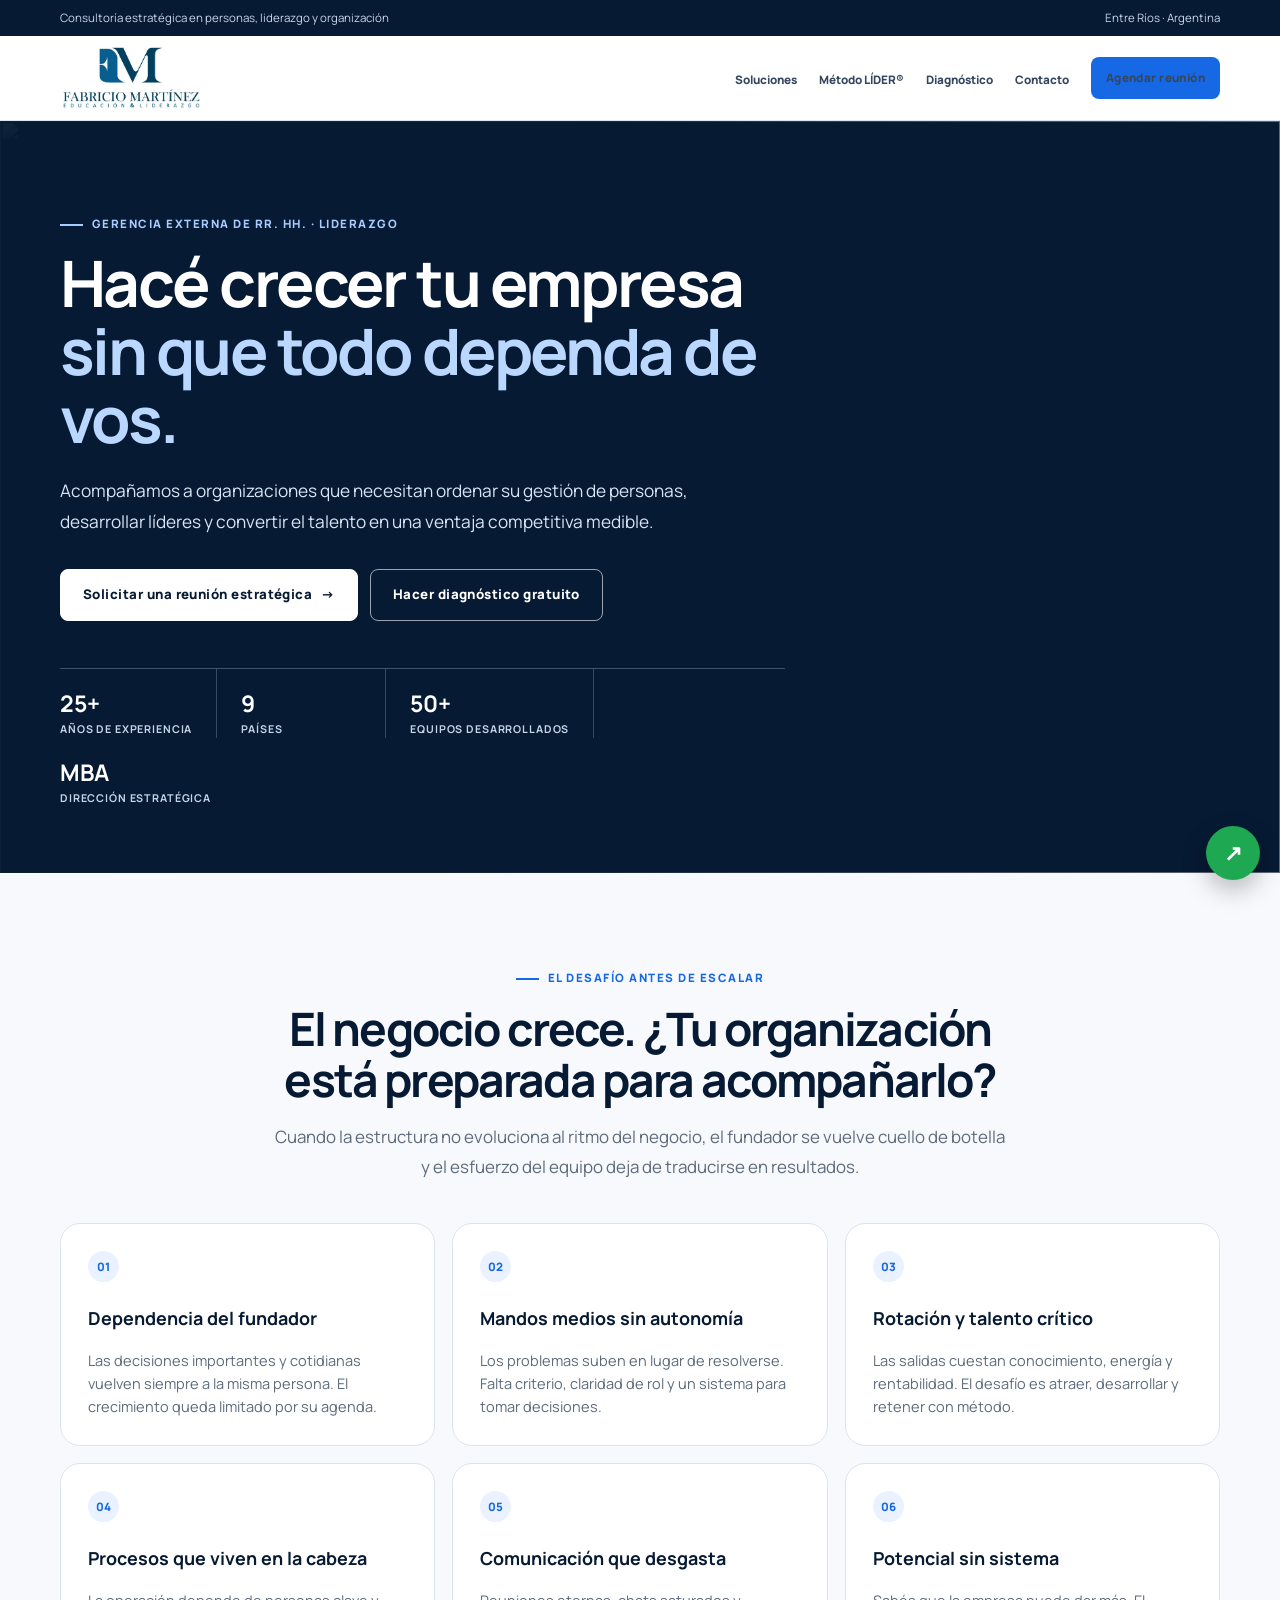
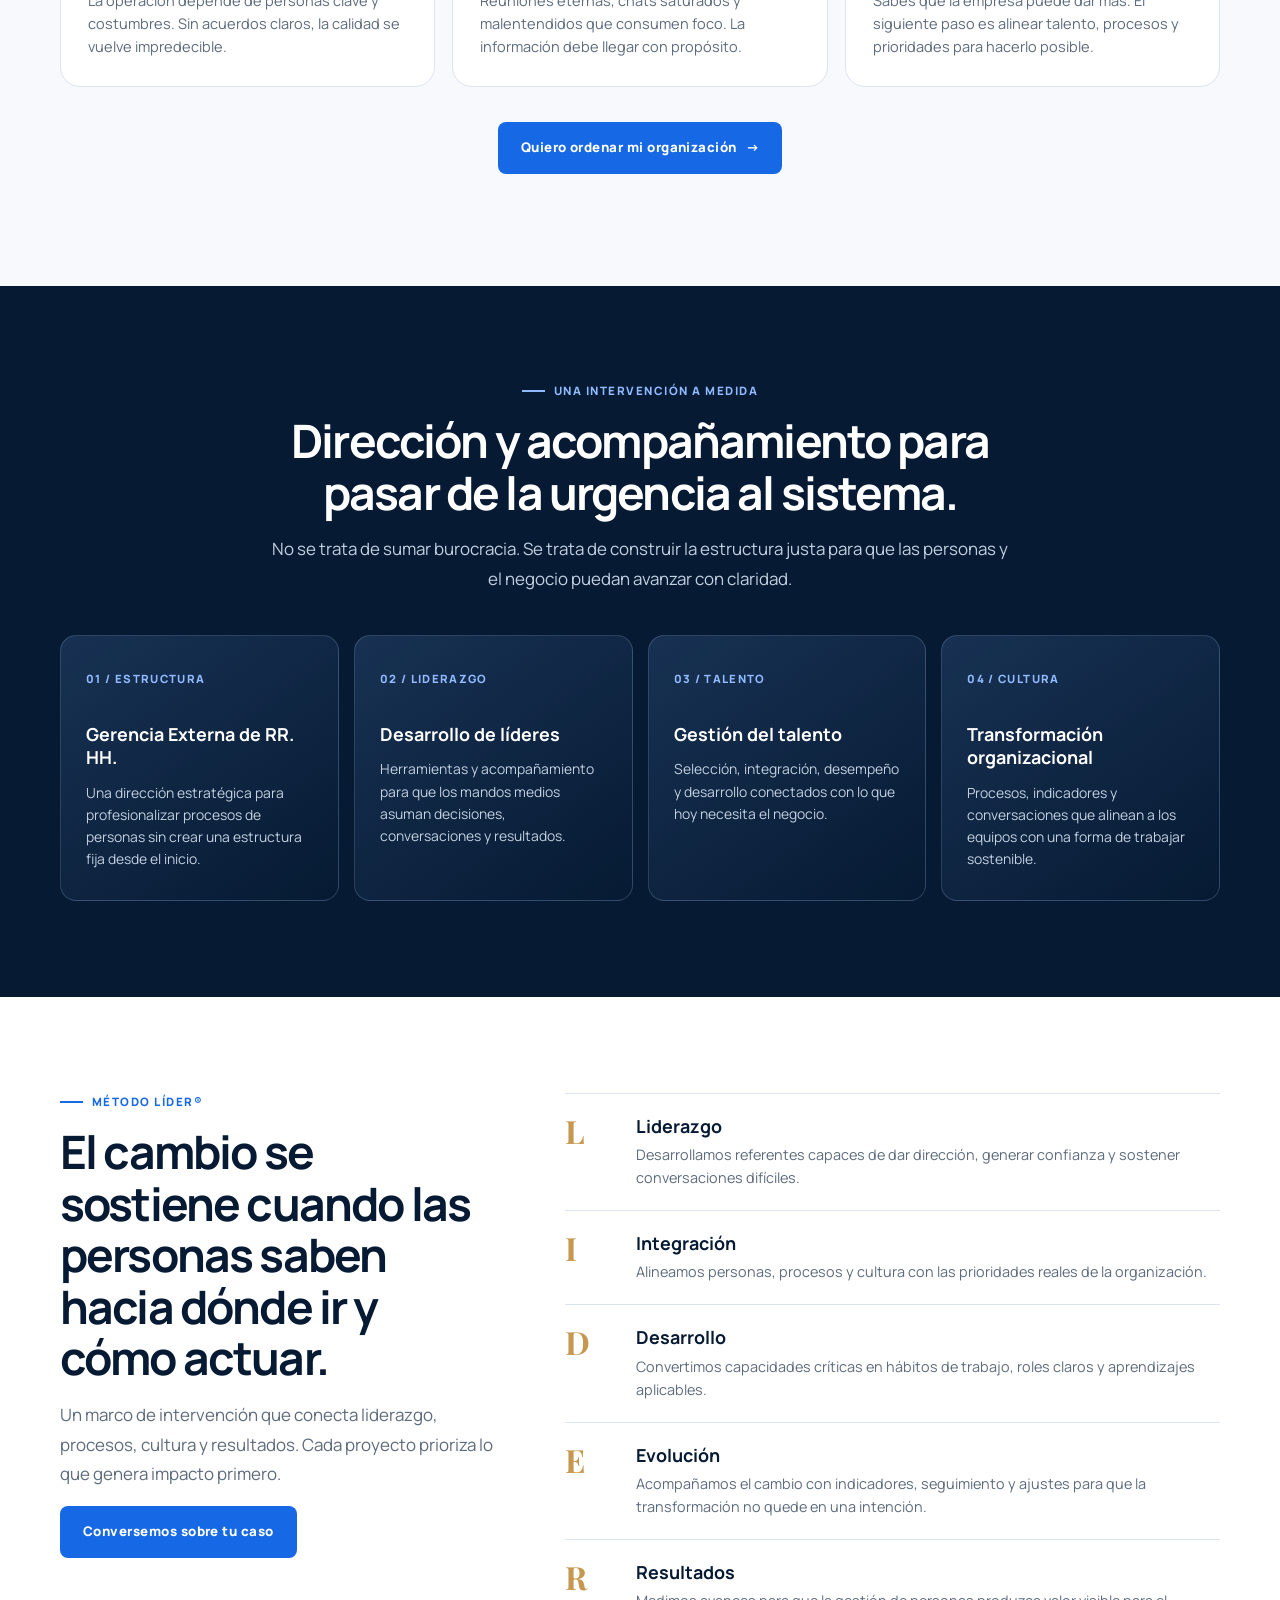
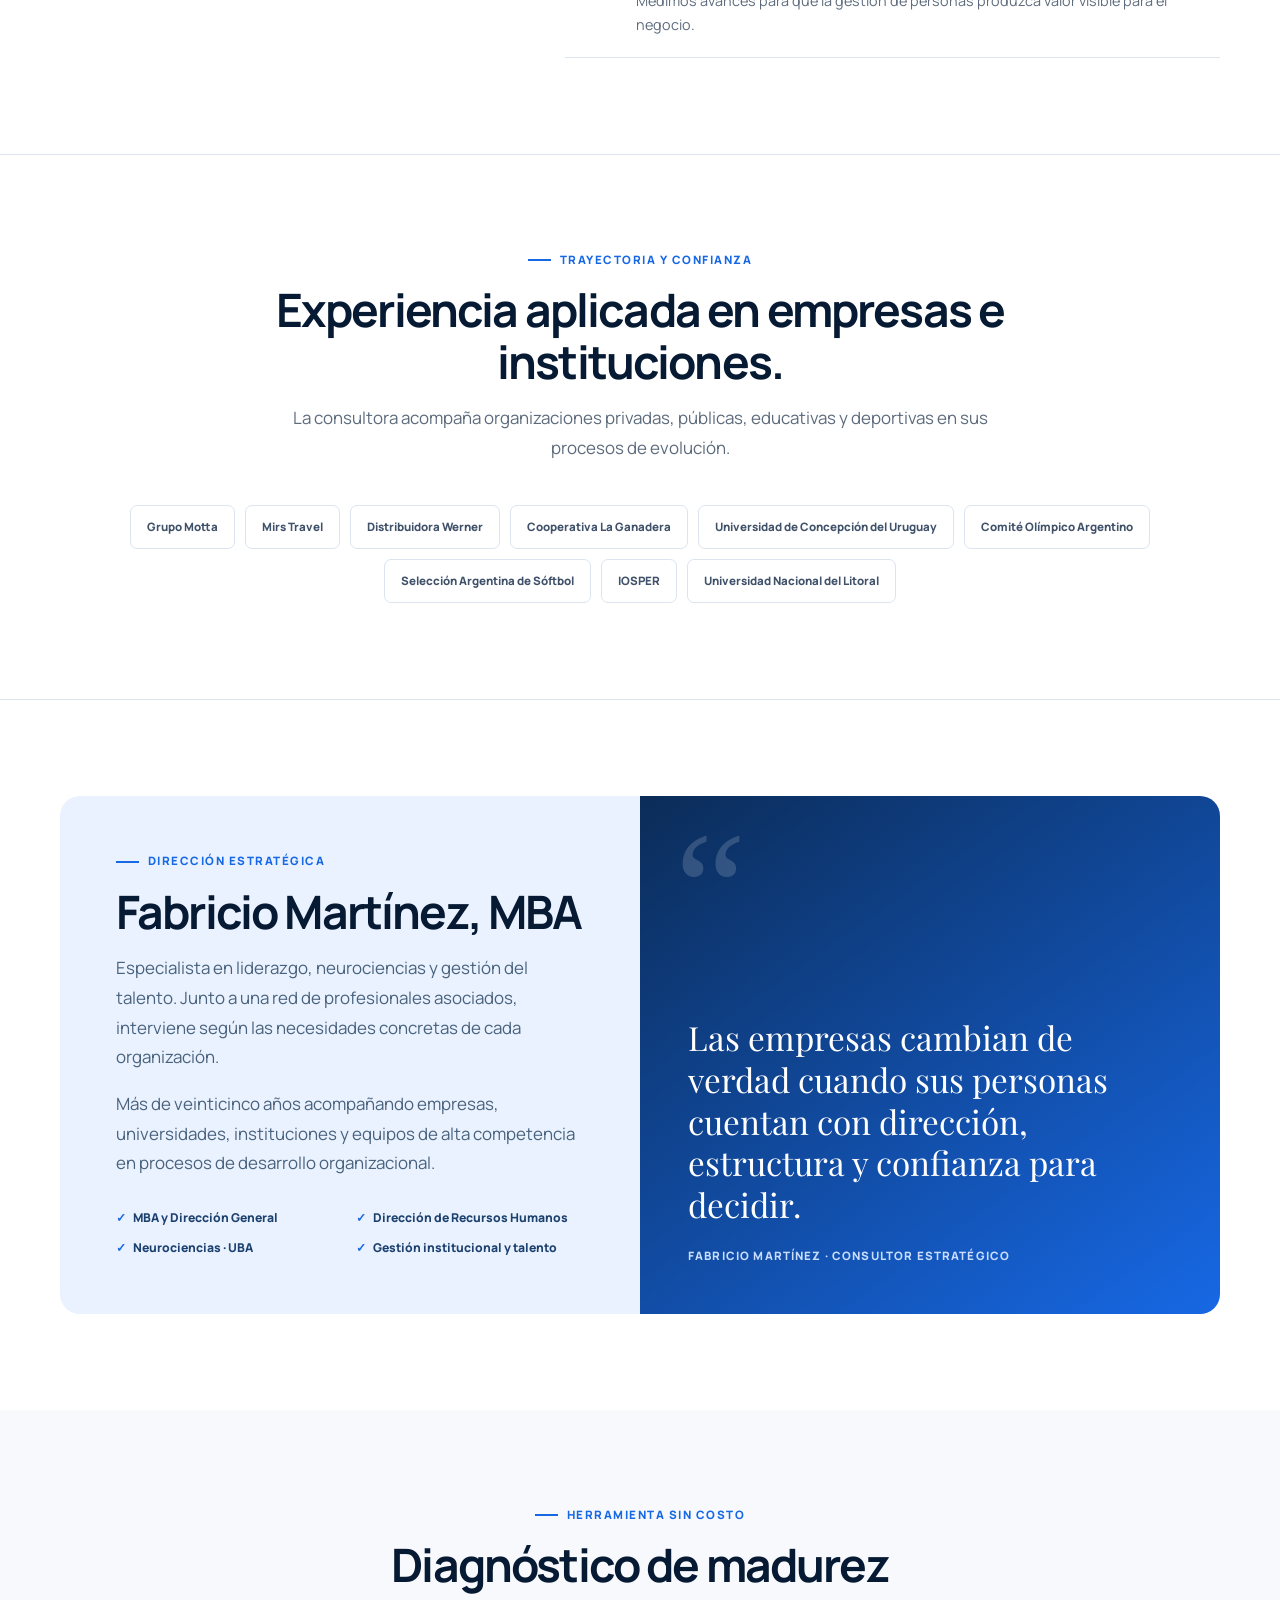
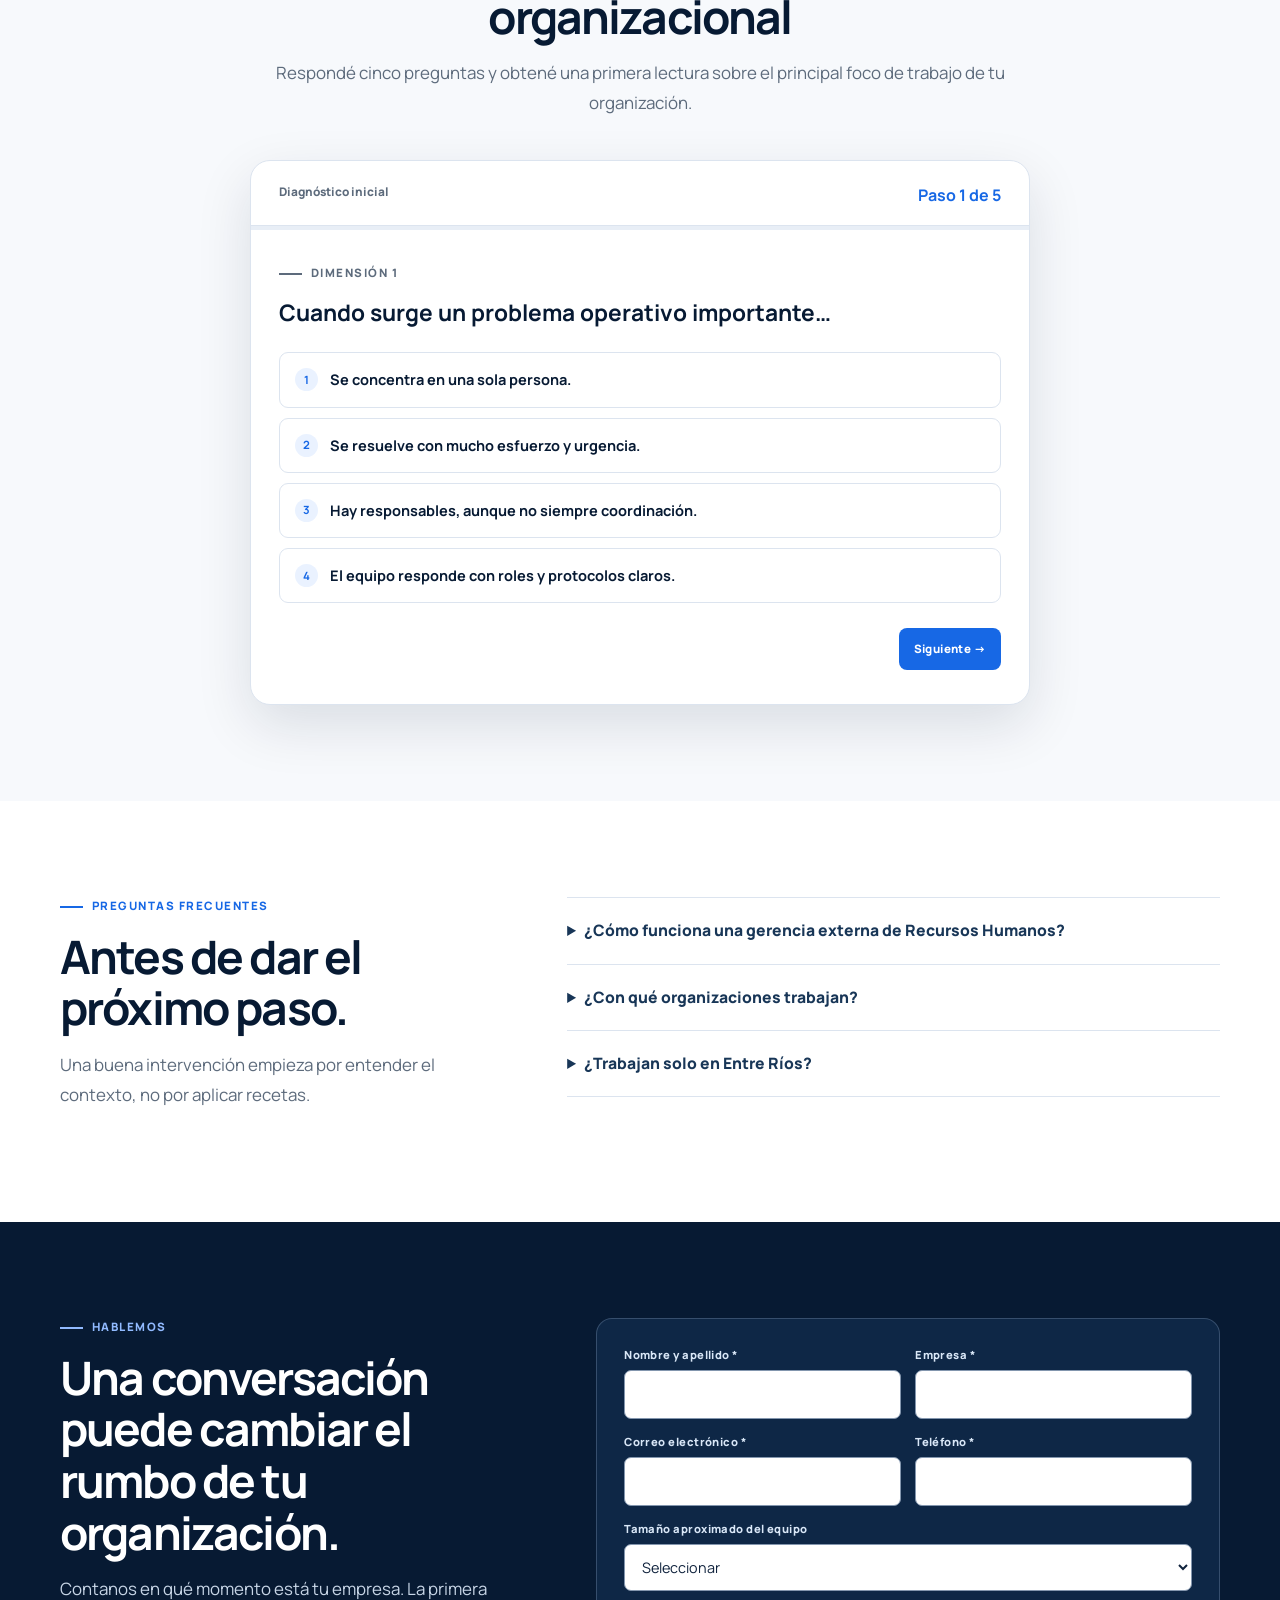
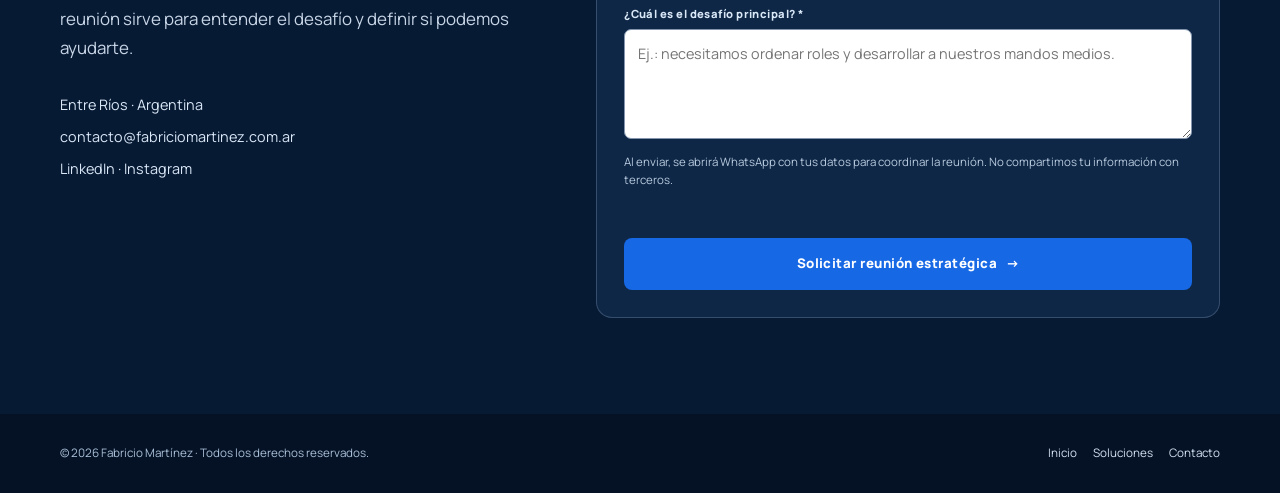
==== index.html @ 2aee4b30 "Add files via upload" ====
<!doctype html>
<!-- Archivo listo para subir a GitHub Pages como index.html. -->
<html lang="es-AR">
<head>
  <meta charset="utf-8">
  <meta name="viewport" content="width=device-width, initial-scale=1">
  <meta name="robots" content="index,follow,max-image-preview:large,max-snippet:-1,max-video-preview:-1">
  <meta name="theme-color" content="#071a33">
  <meta name="author" content="Fabricio Martínez">
  <title>Gerencia Externa de RR. HH. y Liderazgo | Fabricio Martínez</title>
  <meta name="description" content="Gerencia externa de Recursos Humanos, liderazgo y desarrollo organizacional para empresas que necesitan crecer con estructura, foco y equipos preparados.">
  <link rel="canonical" href="https://www.fabriciomartinez.com.ar/">
  <link rel="alternate" hreflang="es-AR" href="https://www.fabriciomartinez.com.ar/">
  <link rel="icon" href="/favicon.png" sizes="any">
  <link rel="preconnect" href="https://fonts.googleapis.com">
  <link rel="preconnect" href="https://fonts.gstatic.com" crossorigin>
  <link rel="preload" as="style" href="https://fonts.googleapis.com/css2?family=Manrope:wght@400;500;600;700;800&family=Playfair+Display:wght@600;700&display=swap" onload="this.onload=null;this.rel='stylesheet'">
  <noscript><link rel="stylesheet" href="https://fonts.googleapis.com/css2?family=Manrope:wght@400;500;600;700;800&family=Playfair+Display:wght@600;700&display=swap"></noscript>

  <meta property="og:type" content="website">
  <meta property="og:locale" content="es_AR">
  <meta property="og:site_name" content="Fabricio Martínez">
  <meta property="og:title" content="Gerencia Externa de RR. HH. y Liderazgo | Fabricio Martínez">
  <meta property="og:description" content="Estructura, liderazgo y talento para organizaciones que quieren crecer con claridad.">
  <meta property="og:url" content="https://www.fabriciomartinez.com.ar/">
  <meta property="og:image" content="https://www.fabriciomartinez.com.ar/img/hero.jpg">
  <meta property="og:image:alt" content="Fabricio Martínez, consultor de liderazgo y desarrollo organizacional">
  <meta name="twitter:card" content="summary_large_image">
  <meta name="twitter:title" content="Gerencia Externa de RR. HH. y Liderazgo | Fabricio Martínez">
  <meta name="twitter:description" content="Estructura, liderazgo y talento para organizaciones que quieren crecer con claridad.">
  <meta name="twitter:image" content="https://www.fabriciomartinez.com.ar/img/hero.jpg">

  <script type="application/ld+json">
  {
    "@context":"https://schema.org",
    "@type":"ProfessionalService",
    "name":"Fabricio Martínez",
    "url":"https://www.fabriciomartinez.com.ar/",
    "image":"https://www.fabriciomartinez.com.ar/img/hero.jpg",
    "description":"Consultoría en gerencia externa de Recursos Humanos, liderazgo, gestión del talento y desarrollo organizacional.",
    "email":"contacto@fabriciomartinez.com.ar",
    "telephone":"+5493434164699",
    "address":{"@type":"PostalAddress","addressRegion":"Entre Ríos","addressCountry":"AR"},
    "areaServed":{"@type":"Country","name":"Argentina"},
    "founder":{"@type":"Person","name":"Fabricio Martínez"},
    "sameAs":["https://www.linkedin.com/in/fabriciomartinezok/","https://www.instagram.com/fabri_martinez_ok/"],
    "hasOfferCatalog":{"@type":"OfferCatalog","name":"Soluciones de consultoría","itemListElement":[
      {"@type":"Offer","itemOffered":{"@type":"Service","name":"Gerencia externa de Recursos Humanos"}},
      {"@type":"Offer","itemOffered":{"@type":"Service","name":"Desarrollo de liderazgo"}},
      {"@type":"Offer","itemOffered":{"@type":"Service","name":"Gestión del talento y cultura organizacional"}}
    ]}
  }
  </script>
  <script type="application/ld+json">
  {
    "@context":"https://schema.org",
    "@type":"FAQPage",
    "mainEntity":[
      {"@type":"Question","name":"¿Cómo funciona una gerencia externa de Recursos Humanos?","acceptedAnswer":{"@type":"Answer","text":"Se define un diagnóstico, prioridades y un plan de intervención. La consultora se integra de forma estratégica para ordenar procesos, desarrollar líderes y medir avances sin que la empresa deba crear una estructura fija desde el inicio."}},
      {"@type":"Question","name":"¿Con qué organizaciones trabajan?","acceptedAnswer":{"@type":"Answer","text":"Con empresas familiares, pymes, industrias, comercios, instituciones educativas, organismos y organizaciones deportivas que necesitan fortalecer su gestión de personas."}},
      {"@type":"Question","name":"¿Trabajan solo en Entre Ríos?","acceptedAnswer":{"@type":"Answer","text":"La consultora tiene base en Entre Ríos y acompaña proyectos en Argentina y en otros países según la necesidad de cada organización."}}
    ]
  }
  </script>

  <style>
    :root { --ink:#071a33; --ink-2:#102b52; --blue:#1768e5; --blue-dark:#0e50b8; --sky:#dcecff; --gold:#c6974f; --paper:#f7f9fc; --line:#dce4ef; --muted:#5d6b7c; --white:#fff; --shadow:0 20px 55px rgba(7,26,51,.12); --radius:20px; }
    * { box-sizing:border-box; }
    html { scroll-behavior:smooth; scroll-padding-top:88px; }
    body { margin:0; color:var(--ink); background:var(--white); font-family:Manrope,Arial,sans-serif; line-height:1.6; }
    img { max-width:100%; display:block; }
    a { color:inherit; }
    button, input, textarea, select { font:inherit; }
    .skip-link { position:absolute; z-index:100; left:16px; top:-56px; padding:10px 16px; color:#fff; background:var(--blue); border-radius:0 0 8px 8px; transition:top .2s; }
    .skip-link:focus { top:0; }
    .wrap { width:min(1160px, calc(100% - 40px)); margin:auto; }
    .eyebrow { display:flex; align-items:center; gap:9px; margin:0 0 15px; color:var(--blue); font-size:.72rem; font-weight:800; letter-spacing:.13em; text-transform:uppercase; }
    .eyebrow::before { content:""; width:23px; height:2px; background:currentColor; }
    .section { padding:96px 0; }
    .section-header { max-width:740px; margin:0 auto 42px; text-align:center; }
    .section-header .eyebrow { justify-content:center; }
    h1,h2,h3,p { margin-top:0; }
    h1,h2 { letter-spacing:-.04em; }
    h1 { margin-bottom:24px; font-size:clamp(2.45rem,5vw,4.65rem); line-height:1.06; }
    h2 { margin-bottom:16px; font-size:clamp(2rem,3.6vw,3.2rem); line-height:1.12; }
    h3 { font-size:1.12rem; line-height:1.3; }
    .lead { color:var(--muted); font-size:1.06rem; line-height:1.75; }
    .button { display:inline-flex; align-items:center; justify-content:center; gap:9px; min-height:52px; padding:14px 22px; border:1px solid transparent; border-radius:8px; background:var(--blue); color:#fff; font-size:.83rem; font-weight:800; letter-spacing:.035em; text-align:center; text-decoration:none; transition:transform .18s,background .18s,box-shadow .18s; }
    .button:hover { transform:translateY(-2px); background:var(--blue-dark); box-shadow:0 12px 24px rgba(23,104,229,.25); }
    .button:focus-visible, a:focus-visible, button:focus-visible, input:focus-visible, textarea:focus-visible, select:focus-visible { outline:3px solid rgba(23,104,229,.35); outline-offset:3px; }
    .button--light { background:#fff; color:var(--ink); border-color:#fff; }
    .button--light:hover { background:#eef5ff; }
    .button--outline { background:transparent; border-color:rgba(255,255,255,.6); color:#fff; }
    .button--outline:hover { border-color:#fff; background:rgba(255,255,255,.12); }
    .button--small { min-height:42px; padding:9px 14px; font-size:.72rem; }

    .notice { background:#071a33; color:#c6d5e9; font-size:.72rem; }
    .notice .wrap { display:flex; justify-content:space-between; gap:16px; padding:9px 0; }
    .site-header { position:sticky; top:0; z-index:30; border-bottom:1px solid rgba(215,226,241,.88); background:rgba(255,255,255,.94); backdrop-filter:blur(14px); }
    .nav { display:flex; align-items:center; justify-content:space-between; min-height:84px; gap:22px; }
    .brand { display:flex; align-items:center; flex:none; color:var(--ink); text-decoration:none; }
    .brand-mark { position:relative; display:grid; place-items:center; width:38px; height:38px; margin-right:10px; overflow:hidden; border-radius:9px; background:var(--ink); color:#fff; font-family:"Playfair Display",Georgia,serif; font-size:1.25rem; font-weight:700; }
    .brand-mark::after { content:""; position:absolute; right:-4px; bottom:-5px; width:19px; height:19px; border-radius:50%; background:var(--gold); }
    .brand-copy { display:grid; line-height:1.03; }
    .brand-copy strong { font-size:.91rem; letter-spacing:.06em; }
    .brand-copy small { margin-top:4px; color:#64748b; font-size:.53rem; font-weight:800; letter-spacing:.13em; text-transform:uppercase; }
    .brand-logo { width:172px; height:68px; object-fit:contain; object-position:left center; }
    .nav-list { display:flex; align-items:center; gap:22px; margin:0 0 0 auto; padding:0; list-style:none; }
    .nav-list a { color:#34475f; font-size:.73rem; font-weight:800; text-decoration:none; }
    .nav-list a:hover { color:var(--blue); }
    .nav-toggle { display:none; border:0; background:transparent; color:var(--ink); cursor:pointer; font-weight:800; }

    .hero { position:relative; isolation:isolate; overflow:hidden; min-height:650px; background:var(--ink); color:#fff; }
    .hero::before { content:""; position:absolute; z-index:-1; inset:0; background:linear-gradient(90deg,rgba(7,26,51,.97) 0%,rgba(7,26,51,.91) 47%,rgba(7,26,51,.52) 100%); }
    .hero-media { position:absolute; z-index:-2; inset:0; }
    .hero-media img { width:100%; height:100%; object-fit:cover; object-position:center; }
    .hero .wrap { display:grid; align-content:center; min-height:650px; padding:94px 0 66px; }
    .hero .eyebrow { color:#a8ccff; }
    .hero-copy { max-width:725px; }
    .hero-copy h1 span { color:#b9d7ff; }
    .hero-copy .lead { max-width:660px; color:#d8e5f4; font-size:1.08rem; }
    .actions { display:flex; flex-wrap:wrap; gap:12px; margin:32px 0 47px; }
    .proof { display:flex; flex-wrap:wrap; gap:0; max-width:745px; border-top:1px solid rgba(211,228,247,.28); }
    .proof-item { min-width:145px; padding:22px 24px 0 0; margin-right:24px; border-right:1px solid rgba(211,228,247,.23); }
    .proof-item:last-child { border-right:0; }
    .proof-item strong { display:block; color:#fff; font-size:1.43rem; line-height:1.1; }
    .proof-item span { display:block; margin-top:5px; color:#c5d6e9; font-size:.67rem; font-weight:700; letter-spacing:.08em; text-transform:uppercase; }

    .pain { background:var(--paper); }
    .cards { display:grid; grid-template-columns:repeat(3,1fr); gap:17px; }
    .card { padding:27px; border:1px solid var(--line); border-radius:var(--radius); background:#fff; }
    .card:hover { border-color:#b6cef2; box-shadow:0 12px 32px rgba(36,75,121,.08); }
    .card-num { display:grid; place-items:center; width:31px; height:31px; margin-bottom:25px; border-radius:50%; background:#eaf2ff; color:var(--blue); font-size:.72rem; font-weight:800; }
    .card p { margin:0; color:var(--muted); font-size:.91rem; }
    .mini-cta { margin-top:35px; text-align:center; }

    .service { background:var(--ink); color:#fff; }
    .service .section-header .lead { color:#c1d0e1; }
    .service .eyebrow { color:#8fbaff; }
    .service-grid { display:grid; grid-template-columns:repeat(4,1fr); gap:15px; }
    .service-card { min-height:260px; padding:29px 25px; border:1px solid rgba(185,211,244,.2); border-radius:16px; background:linear-gradient(145deg,rgba(38,70,110,.55),rgba(7,26,51,.45)); }
    .service-index { color:#91baff; font-size:.71rem; font-weight:800; letter-spacing:.12em; }
    .service-card h3 { margin:32px 0 12px; color:#fff; }
    .service-card p { margin:0; color:#c2d0e0; font-size:.87rem; }

    .method-grid { display:grid; grid-template-columns:.8fr 1.2fr; gap:68px; align-items:start; }
    .method-copy { position:sticky; top:106px; }
    .method-list { margin:0; padding:0; list-style:none; border-top:1px solid var(--line); }
    .method-list li { display:grid; grid-template-columns:53px 1fr; gap:18px; padding:21px 0; border-bottom:1px solid var(--line); }
    .method-list b { color:var(--gold); font-family:"Playfair Display",Georgia,serif; font-size:2rem; line-height:1; }
    .method-list h3 { margin:0 0 5px; }
    .method-list p { margin:0; color:var(--muted); font-size:.9rem; }

    .credibility { border-block:1px solid var(--line); background:#fff; }
    .brand-cloud { display:flex; flex-wrap:wrap; justify-content:center; gap:10px; }
    .brand-cloud span { padding:12px 16px; border:1px solid var(--line); border-radius:7px; color:#40516a; font-size:.72rem; font-weight:800; }
    .profile { display:grid; grid-template-columns:1fr 1fr; overflow:hidden; border-radius:var(--radius); background:#eaf2ff; }
    .profile-body { padding:56px; }
    .profile-body h2 { max-width:500px; }
    .profile-body .lead { color:#49627d; }
    .profile-points { display:grid; grid-template-columns:1fr 1fr; gap:11px; margin:30px 0 0; padding:0; list-style:none; }
    .profile-points li { color:#1c416e; font-size:.76rem; font-weight:800; }
    .profile-points li::before { content:"✓"; margin-right:7px; color:var(--blue); }
    .profile-quote { position:relative; display:grid; align-content:end; min-height:380px; padding:48px; background:linear-gradient(145deg,#0b2c58,#1768e5); color:#fff; }
    .profile-quote::before { content:"“"; position:absolute; top:13px; left:35px; color:rgba(255,255,255,.16); font-family:Georgia,serif; font-size:10rem; line-height:1; }
    .profile-quote p { position:relative; margin:0; font-family:"Playfair Display",Georgia,serif; font-size:clamp(1.65rem,2.6vw,2.35rem); line-height:1.25; }
    .profile-quote span { position:relative; margin-top:22px; color:#c8ddff; font-size:.72rem; font-weight:800; letter-spacing:.1em; text-transform:uppercase; }

    .diagnostic { background:var(--paper); }
    .diagnostic-shell { max-width:780px; margin:auto; overflow:hidden; border:1px solid var(--line); border-radius:20px; background:#fff; box-shadow:var(--shadow); }
    .diagnostic-head { display:flex; justify-content:space-between; gap:20px; padding:22px 28px 17px; border-bottom:1px solid var(--line); }
    .diagnostic-head span { color:var(--muted); font-size:.74rem; font-weight:800; }
    .diagnostic-head b { color:var(--blue); }
    .progress { height:4px; background:#e8eef6; }
    .progress b { display:block; width:0; height:100%; background:var(--blue); transition:width .2s; }
    .test-content { padding:34px 28px; }
    .test-intro h3,.question-title { max-width:630px; font-size:1.42rem; }
    .test-intro p { color:var(--muted); }
    .test-options { display:grid; gap:10px; margin-top:25px; }
    .test-option { display:flex; align-items:flex-start; gap:12px; width:100%; padding:15px; border:1px solid var(--line); border-radius:9px; background:#fff; color:var(--ink); cursor:pointer; text-align:left; transition:border-color .16s,background .16s; }
    .test-option:hover,.test-option.is-selected { border-color:var(--blue); background:#f1f6ff; }
    .test-option b { display:grid; flex:none; place-items:center; width:23px; height:23px; border-radius:50%; background:#eaf2ff; color:var(--blue); font-size:.71rem; }
    .test-option span { font-size:.91rem; font-weight:700; }
    .test-actions { display:flex; justify-content:space-between; gap:12px; margin-top:25px; }
    .text-button { padding:9px 0; border:0; background:transparent; color:#546983; cursor:pointer; font-size:.82rem; font-weight:800; }
    .result { padding:6px 0 0; text-align:center; }
    .result-score { margin:9px 0; color:var(--blue); font-size:4rem; font-weight:800; line-height:1; }
    .result-label { margin:0 auto 16px; color:#2b4a71; font-size:1.1rem; font-weight:800; }
    .result-text { max-width:580px; margin:0 auto 25px; color:var(--muted); }

    .faq { display:grid; grid-template-columns:.8fr 1.2fr; gap:72px; align-items:start; }
    .faq-list { border-top:1px solid var(--line); }
    .faq-list details { padding:20px 0; border-bottom:1px solid var(--line); }
    .faq-list summary { padding-right:24px; color:#183657; cursor:pointer; font-size:.98rem; font-weight:800; }
    .faq-list p { margin:12px 0 0; color:var(--muted); font-size:.9rem; }
    .contact { background:var(--ink); color:#fff; }
    .contact-grid { display:grid; grid-template-columns:.85fr 1.15fr; gap:75px; align-items:start; }
    .contact .eyebrow { color:#91baff; }
    .contact .lead { color:#c7d5e6; }
    .contact-data { margin-top:30px; padding:0; list-style:none; }
    .contact-data li { margin:9px 0; color:#d9e7f7; font-size:.9rem; }
    .contact-data a { color:#d9e7f7; text-decoration:none; }
    .lead-form { display:grid; grid-template-columns:1fr 1fr; gap:14px; padding:27px; border:1px solid rgba(196,218,247,.22); border-radius:16px; background:rgba(26,58,98,.42); }
    .form-field { display:grid; gap:6px; }
    .form-field--wide { grid-column:1 / -1; }
    label { color:#d9e7f7; font-size:.7rem; font-weight:800; letter-spacing:.04em; }
    input,textarea,select { width:100%; padding:12px 13px; border:1px solid #8396ae; border-radius:7px; background:#fff; color:#10233d; font-size:.9rem; }
    textarea { min-height:110px; resize:vertical; }
    .form-note { grid-column:1 / -1; margin:0; color:#b7c9dd; font-size:.72rem; }
    .form-feedback { min-height:20px; grid-column:1 / -1; margin:0; color:#b9d7ff; font-size:.78rem; }
    .lead-form .button { width:100%; grid-column:1 / -1; }
    footer { padding:30px 0; background:#051225; color:#a9bfd7; }
    .footer-row { display:flex; justify-content:space-between; align-items:center; gap:16px; font-size:.73rem; }
    .footer-links { display:flex; flex-wrap:wrap; gap:16px; padding:0; margin:0; list-style:none; }
    .footer-links a { color:#d3e2f3; text-decoration:none; }
    .whatsapp { position:fixed; z-index:25; right:20px; bottom:20px; display:grid; place-items:center; width:54px; height:54px; border:0; border-radius:50%; background:#1da851; color:#fff; box-shadow:0 10px 25px rgba(0,0,0,.25); text-decoration:none; font-size:1.35rem; font-weight:800; }
    .whatsapp:hover { transform:translateY(-2px); }

    @media (max-width:980px) { .nav-list { gap:13px; } .nav-list a { font-size:.68rem; } .service-grid { grid-template-columns:repeat(2,1fr); } .method-grid,.faq,.contact-grid { grid-template-columns:1fr; gap:42px; } .method-copy { position:static; } .profile { grid-template-columns:1fr; } .profile-quote { min-height:275px; } }
    @media (max-width:720px) { .notice .wrap { justify-content:center; } .notice .wrap span:last-child { display:none; } .nav { min-height:72px; } .brand-logo { width:142px; height:56px; } .nav-toggle { display:block; margin-left:auto; } .nav-list { position:absolute; top:72px; right:20px; left:20px; display:none; padding:14px; border:1px solid var(--line); border-radius:12px; background:#fff; box-shadow:var(--shadow); } .nav-list.is-open { display:grid; gap:2px; } .nav-list a { display:block; padding:12px; font-size:.78rem; } .nav-list .button { margin-top:6px; } .hero,.hero .wrap { min-height:620px; } .hero::before { background:linear-gradient(90deg,rgba(7,26,51,.96),rgba(7,26,51,.78)); } .section { padding:70px 0; } .cards,.service-grid { grid-template-columns:1fr; } .proof { display:grid; grid-template-columns:1fr 1fr; } .proof-item { min-width:0; margin:0; padding:18px 15px 0 0; border-right:0; } .profile-body { padding:37px 27px; } .profile-points { grid-template-columns:1fr; } .profile-quote { padding:35px 28px; } .test-content { padding:27px 20px; } .diagnostic-head { padding-inline:20px; } .contact-grid { gap:30px; } .lead-form { grid-template-columns:1fr; padding:20px; } .form-field--wide { grid-column:auto; } .footer-row { align-items:flex-start; flex-direction:column; } }
    @media (prefers-reduced-motion:reduce) { *,*::before,*::after { scroll-behavior:auto!important; transition-duration:.01ms!important; animation-duration:.01ms!important; } }
  </style>
</head>
<body>
  <a class="skip-link" href="#contenido">Ir al contenido</a>
  <div class="notice"><div class="wrap"><span>Consultoría estratégica en personas, liderazgo y organización</span><span>Entre Ríos · Argentina</span></div></div>
  <header class="site-header">
    <nav class="nav wrap" aria-label="Navegación principal">
      <a class="brand" href="#inicio" aria-label="Fabricio Martínez, inicio"><img class="brand-logo" src="logo-fabricio.png" width="839" height="404" alt="Fabricio Martínez · Educación y Liderazgo"></a>
      <button class="nav-toggle" type="button" aria-expanded="false" aria-controls="nav-list">Menú</button>
      <ul class="nav-list" id="nav-list">
        <li><a href="#soluciones">Soluciones</a></li>
        <li><a href="#metodo">Método LÍDER®</a></li>
        <li><a href="#diagnostico">Diagnóstico</a></li>
        <li><a href="#contacto">Contacto</a></li>
        <li><a class="button button--small" href="#contacto">Agendar reunión</a></li>
      </ul>
    </nav>
  </header>

  <main id="contenido">
    <section class="hero" id="inicio" aria-labelledby="hero-title">
      <picture class="hero-media"><img src="img/hero.jpg" width="1600" height="960" fetchpriority="high" decoding="async" alt="" aria-hidden="true"></picture>
      <div class="wrap">
        <div class="hero-copy">
          <p class="eyebrow">Gerencia externa de RR. HH. · liderazgo</p>
          <h1 id="hero-title">Hacé crecer tu empresa <span>sin que todo dependa de vos.</span></h1>
          <p class="lead">Acompañamos a organizaciones que necesitan ordenar su gestión de personas, desarrollar líderes y convertir el talento en una ventaja competitiva medible.</p>
          <div class="actions">
            <a class="button button--light" href="#contacto">Solicitar una reunión estratégica <span aria-hidden="true">→</span></a>
            <a class="button button--outline" href="#diagnostico">Hacer diagnóstico gratuito</a>
          </div>
          <div class="proof" aria-label="Trayectoria profesional">
            <div class="proof-item"><strong>25+</strong><span>Años de experiencia</span></div>
            <div class="proof-item"><strong>9</strong><span>Países</span></div>
            <div class="proof-item"><strong>50+</strong><span>Equipos desarrollados</span></div>
            <div class="proof-item"><strong>MBA</strong><span>Dirección estratégica</span></div>
          </div>
        </div>
      </div>
    </section>

    <section class="section pain" id="soluciones" aria-labelledby="pain-title">
      <div class="wrap">
        <div class="section-header"><p class="eyebrow">El desafío antes de escalar</p><h2 id="pain-title">El negocio crece. ¿Tu organización está preparada para acompañarlo?</h2><p class="lead">Cuando la estructura no evoluciona al ritmo del negocio, el fundador se vuelve cuello de botella y el esfuerzo del equipo deja de traducirse en resultados.</p></div>
        <div class="cards">
          <article class="card"><span class="card-num">01</span><h3>Dependencia del fundador</h3><p>Las decisiones importantes y cotidianas vuelven siempre a la misma persona. El crecimiento queda limitado por su agenda.</p></article>
          <article class="card"><span class="card-num">02</span><h3>Mandos medios sin autonomía</h3><p>Los problemas suben en lugar de resolverse. Falta criterio, claridad de rol y un sistema para tomar decisiones.</p></article>
          <article class="card"><span class="card-num">03</span><h3>Rotación y talento crítico</h3><p>Las salidas cuestan conocimiento, energía y rentabilidad. El desafío es atraer, desarrollar y retener con método.</p></article>
          <article class="card"><span class="card-num">04</span><h3>Procesos que viven en la cabeza</h3><p>La operación depende de personas clave y costumbres. Sin acuerdos claros, la calidad se vuelve impredecible.</p></article>
          <article class="card"><span class="card-num">05</span><h3>Comunicación que desgasta</h3><p>Reuniones eternas, chats saturados y malentendidos que consumen foco. La información debe llegar con propósito.</p></article>
          <article class="card"><span class="card-num">06</span><h3>Potencial sin sistema</h3><p>Sabés que la empresa puede dar más. El siguiente paso es alinear talento, procesos y prioridades para hacerlo posible.</p></article>
        </div>
        <p class="mini-cta"><a class="button" href="#contacto">Quiero ordenar mi organización <span aria-hidden="true">→</span></a></p>
      </div>
    </section>

    <section class="section service" aria-labelledby="service-title">
      <div class="wrap">
        <div class="section-header"><p class="eyebrow">Una intervención a medida</p><h2 id="service-title">Dirección y acompañamiento para pasar de la urgencia al sistema.</h2><p class="lead">No se trata de sumar burocracia. Se trata de construir la estructura justa para que las personas y el negocio puedan avanzar con claridad.</p></div>
        <div class="service-grid">
          <article class="service-card"><span class="service-index">01 / ESTRUCTURA</span><h3>Gerencia Externa de RR. HH.</h3><p>Una dirección estratégica para profesionalizar procesos de personas sin crear una estructura fija desde el inicio.</p></article>
          <article class="service-card"><span class="service-index">02 / LIDERAZGO</span><h3>Desarrollo de líderes</h3><p>Herramientas y acompañamiento para que los mandos medios asuman decisiones, conversaciones y resultados.</p></article>
          <article class="service-card"><span class="service-index">03 / TALENTO</span><h3>Gestión del talento</h3><p>Selección, integración, desempeño y desarrollo conectados con lo que hoy necesita el negocio.</p></article>
          <article class="service-card"><span class="service-index">04 / CULTURA</span><h3>Transformación organizacional</h3><p>Procesos, indicadores y conversaciones que alinean a los equipos con una forma de trabajar sostenible.</p></article>
        </div>
      </div>
    </section>

    <section class="section" id="metodo" aria-labelledby="method-title">
      <div class="wrap method-grid">
        <div class="method-copy"><p class="eyebrow">Método LÍDER®</p><h2 id="method-title">El cambio se sostiene cuando las personas saben hacia dónde ir y cómo actuar.</h2><p class="lead">Un marco de intervención que conecta liderazgo, procesos, cultura y resultados. Cada proyecto prioriza lo que genera impacto primero.</p><p><a class="button" href="#contacto">Conversemos sobre tu caso</a></p></div>
        <ol class="method-list">
          <li><b>L</b><div><h3>Liderazgo</h3><p>Desarrollamos referentes capaces de dar dirección, generar confianza y sostener conversaciones difíciles.</p></div></li>
          <li><b>I</b><div><h3>Integración</h3><p>Alineamos personas, procesos y cultura con las prioridades reales de la organización.</p></div></li>
          <li><b>D</b><div><h3>Desarrollo</h3><p>Convertimos capacidades críticas en hábitos de trabajo, roles claros y aprendizajes aplicables.</p></div></li>
          <li><b>E</b><div><h3>Evolución</h3><p>Acompañamos el cambio con indicadores, seguimiento y ajustes para que la transformación no quede en una intención.</p></div></li>
          <li><b>R</b><div><h3>Resultados</h3><p>Medimos avances para que la gestión de personas produzca valor visible para el negocio.</p></div></li>
        </ol>
      </div>
    </section>

    <section class="section credibility" aria-labelledby="trust-title">
      <div class="wrap"><div class="section-header"><p class="eyebrow">Trayectoria y confianza</p><h2 id="trust-title">Experiencia aplicada en empresas e instituciones.</h2><p class="lead">La consultora acompaña organizaciones privadas, públicas, educativas y deportivas en sus procesos de evolución.</p></div>
        <div class="brand-cloud" aria-label="Organizaciones con las que se ha trabajado"><span>Grupo Motta</span><span>Mirs Travel</span><span>Distribuidora Werner</span><span>Cooperativa La Ganadera</span><span>Universidad de Concepción del Uruguay</span><span>Comité Olímpico Argentino</span><span>Selección Argentina de Sóftbol</span><span>IOSPER</span><span>Universidad Nacional del Litoral</span></div>
      </div>
    </section>

    <section class="section" aria-labelledby="profile-title">
      <div class="wrap profile">
        <div class="profile-body"><p class="eyebrow">Dirección estratégica</p><h2 id="profile-title">Fabricio Martínez, MBA</h2><p class="lead">Especialista en liderazgo, neurociencias y gestión del talento. Junto a una red de profesionales asociados, interviene según las necesidades concretas de cada organización.</p><p class="lead">Más de veinticinco años acompañando empresas, universidades, instituciones y equipos de alta competencia en procesos de desarrollo organizacional.</p><ul class="profile-points"><li>MBA y Dirección General</li><li>Dirección de Recursos Humanos</li><li>Neurociencias · UBA</li><li>Gestión institucional y talento</li></ul></div>
        <div class="profile-quote"><p>Las empresas cambian de verdad cuando sus personas cuentan con dirección, estructura y confianza para decidir.</p><span>Fabricio Martínez · Consultor estratégico</span></div>
      </div>
    </section>

    <section class="section diagnostic" id="diagnostico" aria-labelledby="diagnostic-title">
      <div class="wrap"><div class="section-header"><p class="eyebrow">Herramienta sin costo</p><h2 id="diagnostic-title">Diagnóstico de madurez organizacional</h2><p class="lead">Respondé cinco preguntas y obtené una primera lectura sobre el principal foco de trabajo de tu organización.</p></div>
        <div class="diagnostic-shell">
          <div class="diagnostic-head"><span id="test-step">Diagnóstico inicial</span><b id="test-count">Paso 1 de 5</b></div><div class="progress" aria-hidden="true"><b id="test-progress"></b></div>
          <div class="test-content" id="test-content"></div>
        </div>
      </div>
    </section>

    <section class="section" aria-labelledby="faq-title">
      <div class="wrap faq"><div><p class="eyebrow">Preguntas frecuentes</p><h2 id="faq-title">Antes de dar el próximo paso.</h2><p class="lead">Una buena intervención empieza por entender el contexto, no por aplicar recetas.</p></div>
        <div class="faq-list">
          <details><summary>¿Cómo funciona una gerencia externa de Recursos Humanos?</summary><p>Primero relevamos el desafío y las prioridades. Luego definimos un plan de intervención para ordenar procesos, desarrollar líderes y medir avances, sin crear una estructura fija desde el inicio.</p></details>
          <details><summary>¿Con qué organizaciones trabajan?</summary><p>Con empresas familiares, pymes, industrias, comercios, instituciones educativas, organismos y organizaciones deportivas que necesitan fortalecer su gestión de personas.</p></details>
          <details><summary>¿Trabajan solo en Entre Ríos?</summary><p>La consultora tiene base en Entre Ríos y acompaña proyectos en Argentina y en otros países según la necesidad de cada organización.</p></details>
        </div>
      </div>
    </section>

    <section class="section contact" id="contacto" aria-labelledby="contact-title">
      <div class="wrap contact-grid"><div><p class="eyebrow">Hablemos</p><h2 id="contact-title">Una conversación puede cambiar el rumbo de tu organización.</h2><p class="lead">Contanos en qué momento está tu empresa. La primera reunión sirve para entender el desafío y definir si podemos ayudarte.</p><ul class="contact-data"><li>Entre Ríos · Argentina</li><li><a href="mailto:contacto@fabriciomartinez.com.ar">contacto@fabriciomartinez.com.ar</a></li><li><a href="https://www.linkedin.com/in/fabriciomartinezok/" target="_blank" rel="noopener noreferrer">LinkedIn</a> · <a href="https://www.instagram.com/fabri_martinez_ok/" target="_blank" rel="noopener noreferrer">Instagram</a></li></ul></div>
        <form class="lead-form" id="lead-form" novalidate>
          <div class="form-field"><label for="name">Nombre y apellido *</label><input id="name" name="nombre" autocomplete="name" required></div>
          <div class="form-field"><label for="company">Empresa *</label><input id="company" name="empresa" autocomplete="organization" required></div>
          <div class="form-field"><label for="email">Correo electrónico *</label><input id="email" name="email" type="email" autocomplete="email" required></div>
          <div class="form-field"><label for="phone">Teléfono *</label><input id="phone" name="telefono" type="tel" autocomplete="tel" required></div>
          <div class="form-field form-field--wide"><label for="size">Tamaño aproximado del equipo</label><select id="size" name="equipo"><option value="">Seleccionar</option><option>1 a 10 personas</option><option>11 a 50 personas</option><option>51 a 200 personas</option><option>Más de 200 personas</option></select></div>
          <div class="form-field form-field--wide"><label for="challenge">¿Cuál es el desafío principal? *</label><textarea id="challenge" name="desafio" required placeholder="Ej.: necesitamos ordenar roles y desarrollar a nuestros mandos medios."></textarea></div>
          <p class="form-note">Al enviar, se abrirá WhatsApp con tus datos para coordinar la reunión. No compartimos tu información con terceros.</p>
          <p class="form-feedback" id="form-feedback" aria-live="polite"></p><button class="button" type="submit">Solicitar reunión estratégica <span aria-hidden="true">→</span></button>
        </form>
      </div>
    </section>
  </main>

  <footer><div class="wrap footer-row"><span>© <span id="year"></span> Fabricio Martínez · Todos los derechos reservados.</span><ul class="footer-links"><li><a href="#inicio">Inicio</a></li><li><a href="#soluciones">Soluciones</a></li><li><a href="#contacto">Contacto</a></li></ul></div></footer>
  <a class="whatsapp" href="https://wa.me/5493434164699?text=Hola%20Fabricio%2C%20quiero%20consultar%20por%20una%20reuni%C3%B3n%20estrat%C3%A9gica." target="_blank" rel="noopener noreferrer" aria-label="Escribir por WhatsApp">↗</a>

  <script>
    (() => {
      const navToggle = document.querySelector('.nav-toggle');
      const navList = document.querySelector('.nav-list');
      navToggle.addEventListener('click', () => { const open = navList.classList.toggle('is-open'); navToggle.setAttribute('aria-expanded', String(open)); navToggle.textContent = open ? 'Cerrar' : 'Menú'; });
      navList.querySelectorAll('a').forEach(link => link.addEventListener('click', () => { navList.classList.remove('is-open'); navToggle.setAttribute('aria-expanded', 'false'); navToggle.textContent = 'Menú'; }));
      document.getElementById('year').textContent = new Date().getFullYear();

      const questions = [
        { title:'Cuando surge un problema operativo importante…', options:[['Se concentra en una sola persona.',1],['Se resuelve con mucho esfuerzo y urgencia.',2],['Hay responsables, aunque no siempre coordinación.',3],['El equipo responde con roles y protocolos claros.',4]] },
        { title:'Sobre los objetivos del negocio…', options:[['No están claros para la mayoría del equipo.',1],['Se conocen, pero rara vez guían el día a día.',2],['Las áreas los usan con distintos niveles de seguimiento.',3],['Se convierten en prioridades y acciones medibles.',4]] },
        { title:'Cuando una persona clave se ausenta…', options:[['La operación se resiente de inmediato.',1],['Aparecen demoras y errores frecuentes.',2],['El equipo sostiene lo principal con esfuerzo extra.',3],['El sistema absorbe la ausencia sin perder calidad.',4]] },
        { title:'La comunicación interna hoy…', options:[['Genera confusión, rumores o conflictos.',1],['Depende demasiado de chats y urgencias.',2],['Funciona, aunque con información fragmentada.',3],['Es clara, oportuna y orientada a decisiones.',4]] },
        { title:'Respecto del desarrollo de líderes…', options:[['No existe una práctica sostenida.',1],['Se actúa solo ante problemas puntuales.',2],['Hay iniciativas, pero no un sistema común.',3],['Es una prioridad con seguimiento y herramientas.',4]] }
      ];
      const content = document.getElementById('test-content'); const progress = document.getElementById('test-progress'); const count = document.getElementById('test-count'); const stepLabel = document.getElementById('test-step'); let step = 0; const answers = [];
      const esc = value => String(value).replace(/[&<>'"]/g, c => ({'&':'&amp;','<':'&lt;','>':'&gt;',"'":'&#039;','"':'&quot;'}[c]));
      function renderTest() {
        if (step === 5) { renderResult(); return; }
        const q = questions[step]; progress.style.width = `${(step / 5) * 100}%`; count.textContent = `Paso ${step + 1} de 5`; stepLabel.textContent = 'Diagnóstico inicial';
        content.innerHTML = `<div class="test-intro"><p class="eyebrow">Dimensión ${step + 1}</p><h3 class="question-title">${esc(q.title)}</h3><div class="test-options">${q.options.map(([label, score], index) => `<button class="test-option ${answers[step] === score ? 'is-selected' : ''}" type="button" data-score="${score}"><b>${index + 1}</b><span>${esc(label)}</span></button>`).join('')}</div><div class="test-actions">${step ? '<button class="text-button" type="button" id="test-back">← Atrás</button>' : '<span></span>'}<button class="button button--small" type="button" id="test-next" ${answers[step] ? '' : 'disabled'}>${step === 4 ? 'Ver resultado' : 'Siguiente →'}</button></div></div>`;
        content.querySelectorAll('[data-score]').forEach(button => button.addEventListener('click', () => { answers[step] = Number(button.dataset.score); renderTest(); }));
        const back = document.getElementById('test-back'); if (back) back.addEventListener('click', () => { step--; renderTest(); });
        document.getElementById('test-next').addEventListener('click', () => { if (answers[step]) { step++; renderTest(); } });
      }
      function renderResult() {
        const score = Math.round((answers.reduce((sum, value) => sum + value, 0) / 20) * 100); let label; let text;
        if (score <= 45) { label = 'Prioridad: ordenar la estructura'; text = 'Hay señales de dependencia y urgencia operativa. El primer foco es dar claridad a roles, procesos y decisiones para recuperar capacidad de gestión.'; }
        else if (score <= 70) { label = 'Prioridad: consolidar el sistema'; text = 'La organización tiene bases valiosas, pero necesita alinear liderazgos, información y procesos para que el crecimiento no dependa del esfuerzo extra.'; }
        else { label = 'Prioridad: escalar con consistencia'; text = 'Hay una base sólida para crecer. El desafío es sostener el desarrollo de líderes, anticipar cuellos de botella y convertir buenas prácticas en sistema.'; }
        progress.style.width = '100%'; count.textContent = 'Resultado'; stepLabel.textContent = 'Lectura inicial';
        const message = encodeURIComponent(`Hola Fabricio, completé el diagnóstico de madurez organizacional. Obtuve ${score}% (${label}). Quiero conversar sobre los próximos pasos.`);
        content.innerHTML = `<div class="result"><p class="eyebrow">Resultado orientativo</p><div class="result-score">${score}%</div><p class="result-label">${esc(label)}</p><p class="result-text">${esc(text)}</p><a class="button" target="_blank" rel="noopener noreferrer" href="https://wa.me/5493434164699?text=${message}">Recibir una devolución estratégica →</a><br><button class="text-button" type="button" id="test-reset">Reiniciar diagnóstico</button></div>`;
        document.getElementById('test-reset').addEventListener('click', () => { step = 0; answers.length = 0; renderTest(); });
      }
      renderTest();

      document.getElementById('lead-form').addEventListener('submit', event => {
        event.preventDefault(); const form = event.currentTarget; const feedback = document.getElementById('form-feedback');
        if (!form.checkValidity()) { feedback.textContent = 'Por favor completá los campos obligatorios correctamente.'; form.reportValidity(); return; }
        const data = new FormData(form); const lines = [`Hola Fabricio, quiero solicitar una reunión estratégica.`, '', `Nombre: ${data.get('nombre')}`, `Empresa: ${data.get('empresa')}`, `Email: ${data.get('email')}`, `Teléfono: ${data.get('telefono')}`, `Equipo: ${data.get('equipo') || 'No indicado'}`, `Desafío: ${data.get('desafio')}`];
        feedback.textContent = 'Abriendo WhatsApp para coordinar tu reunión…'; window.open(`https://wa.me/5493434164699?text=${encodeURIComponent(lines.join('\n'))}`, '_blank', 'noopener');
      });
    })();
  </script>
</body>
</html>
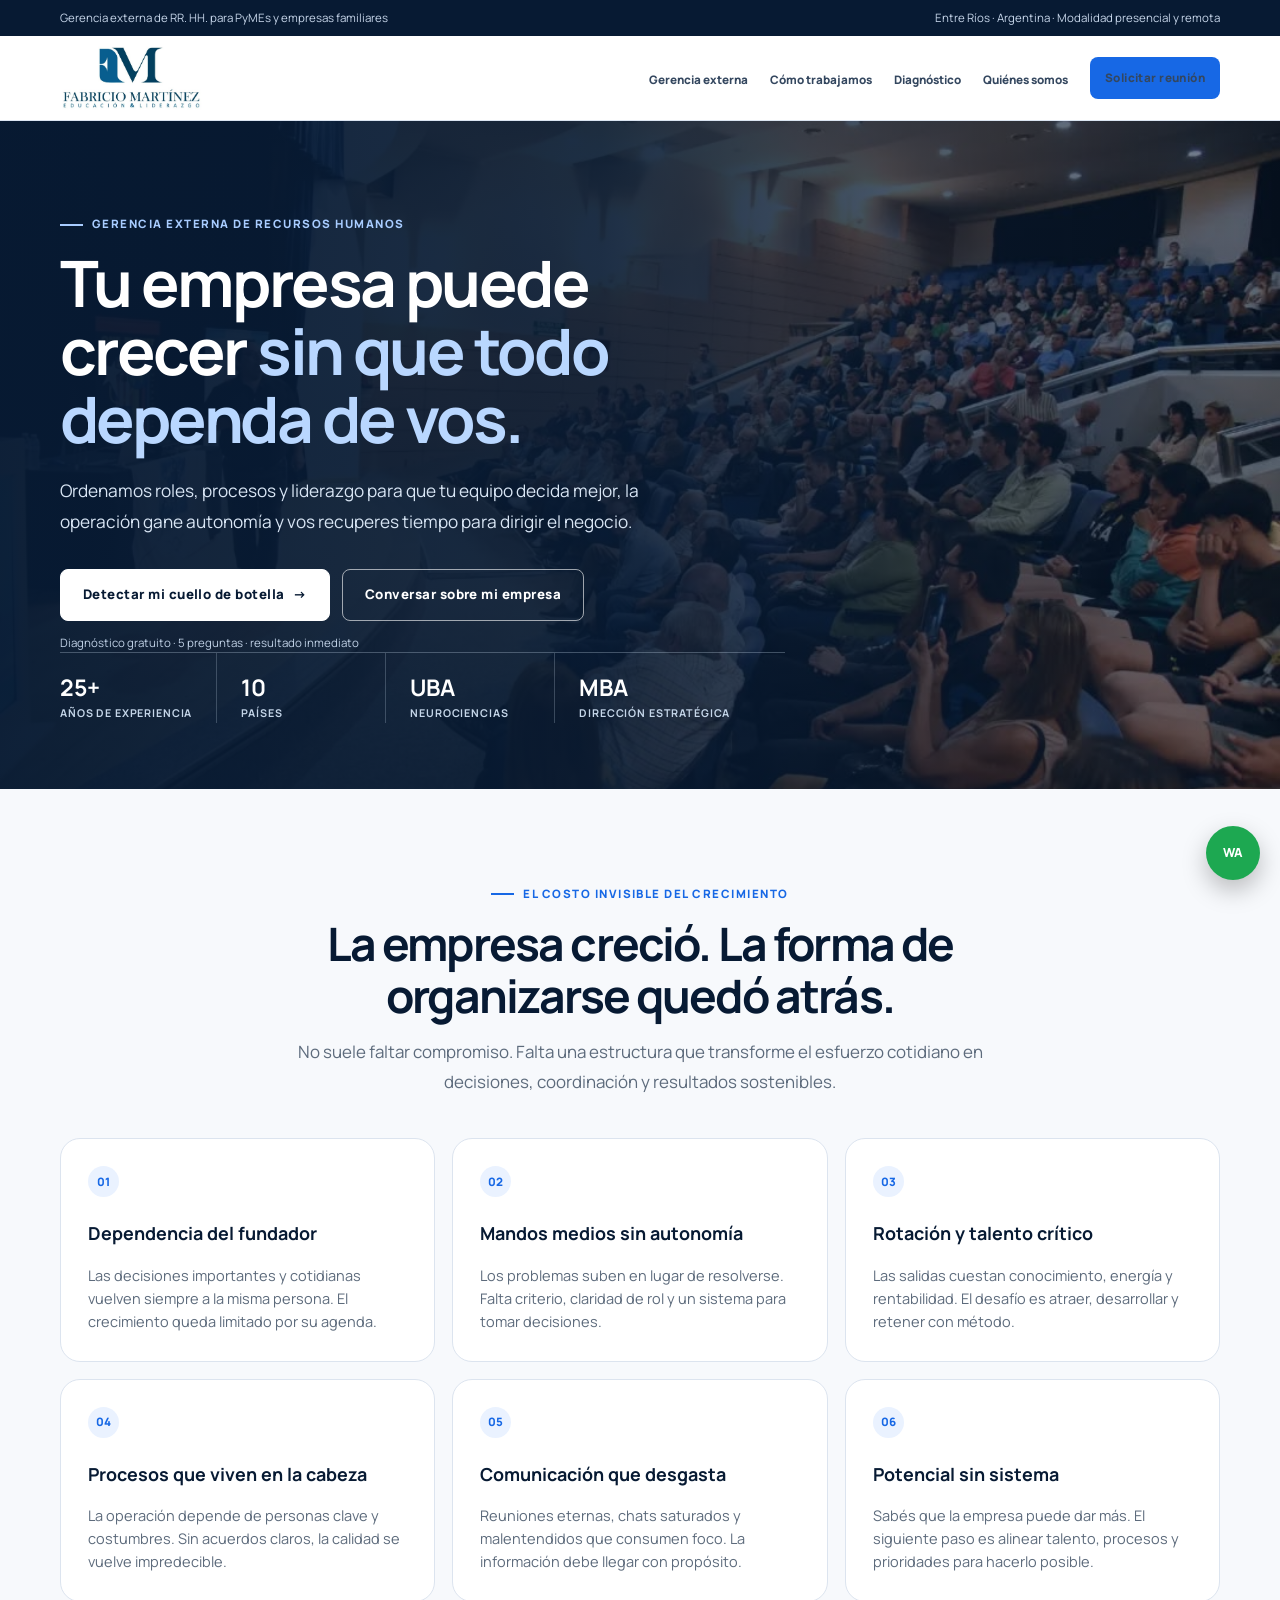
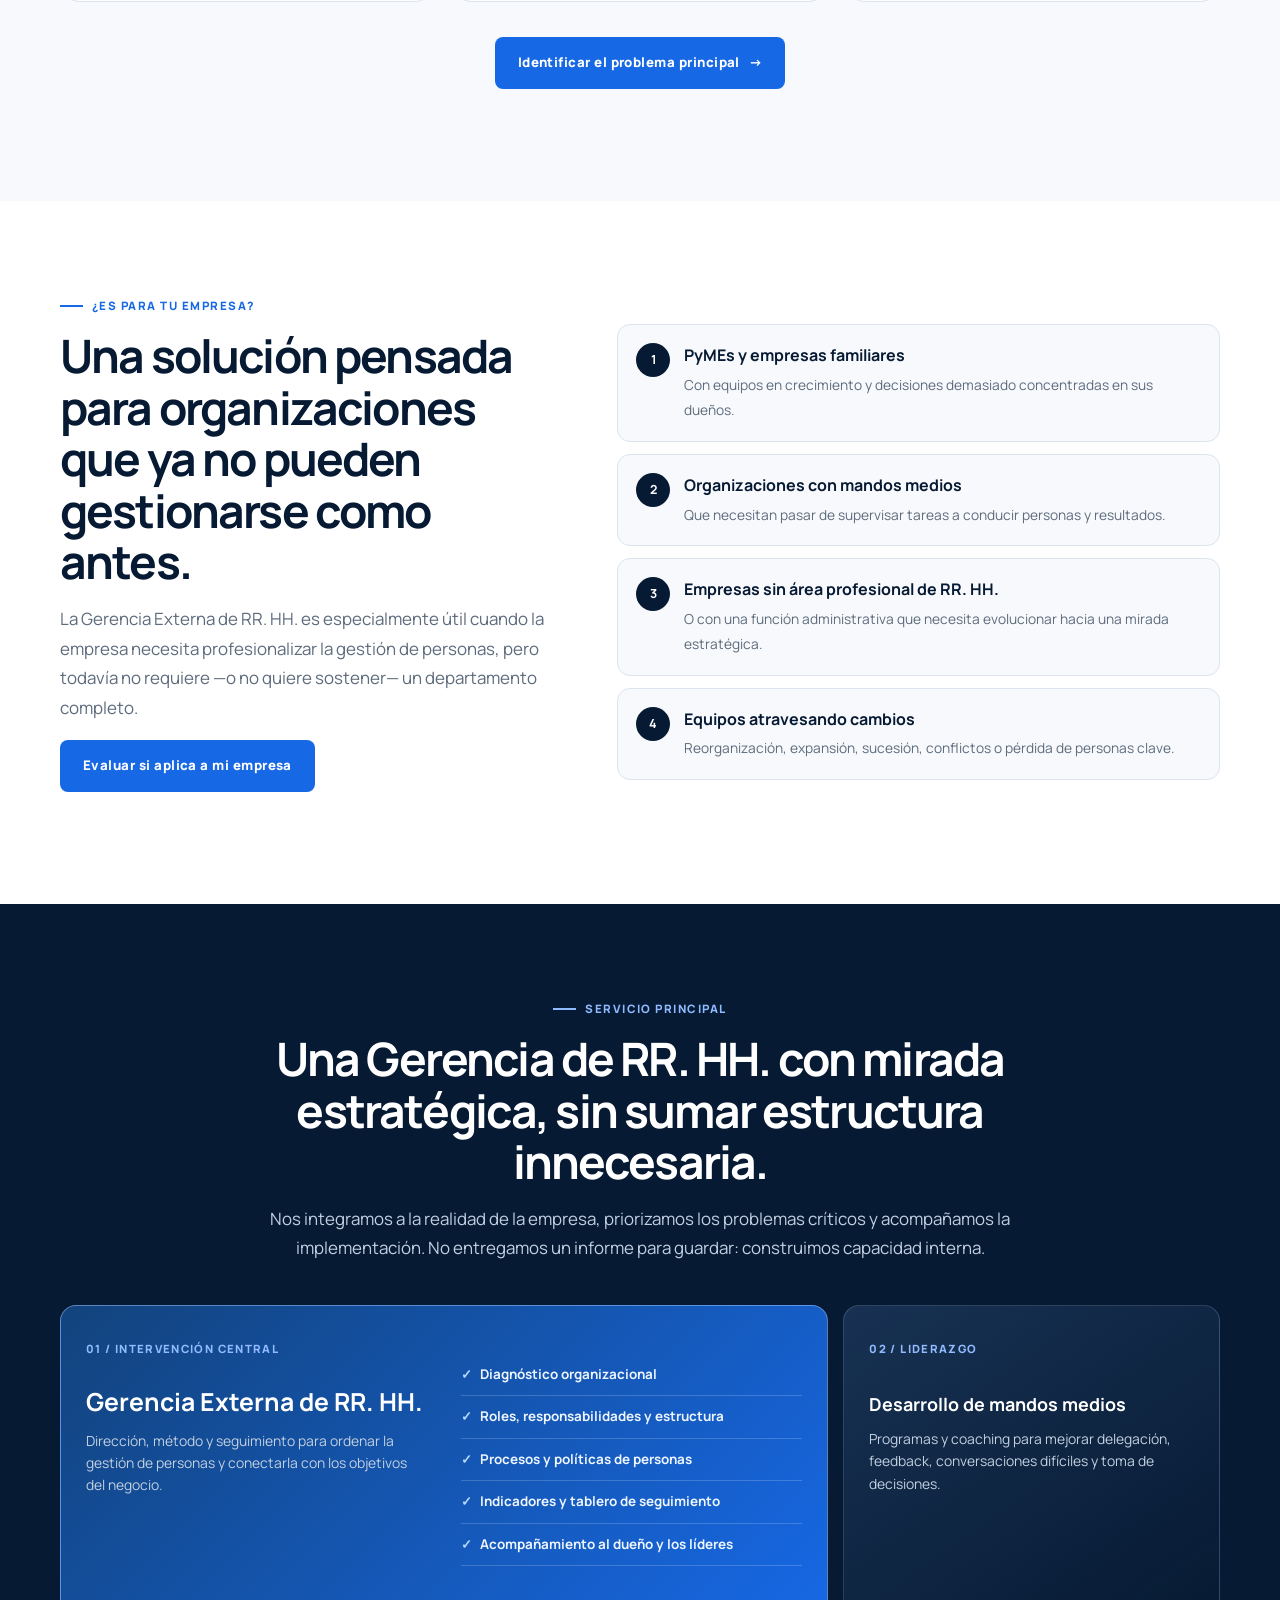
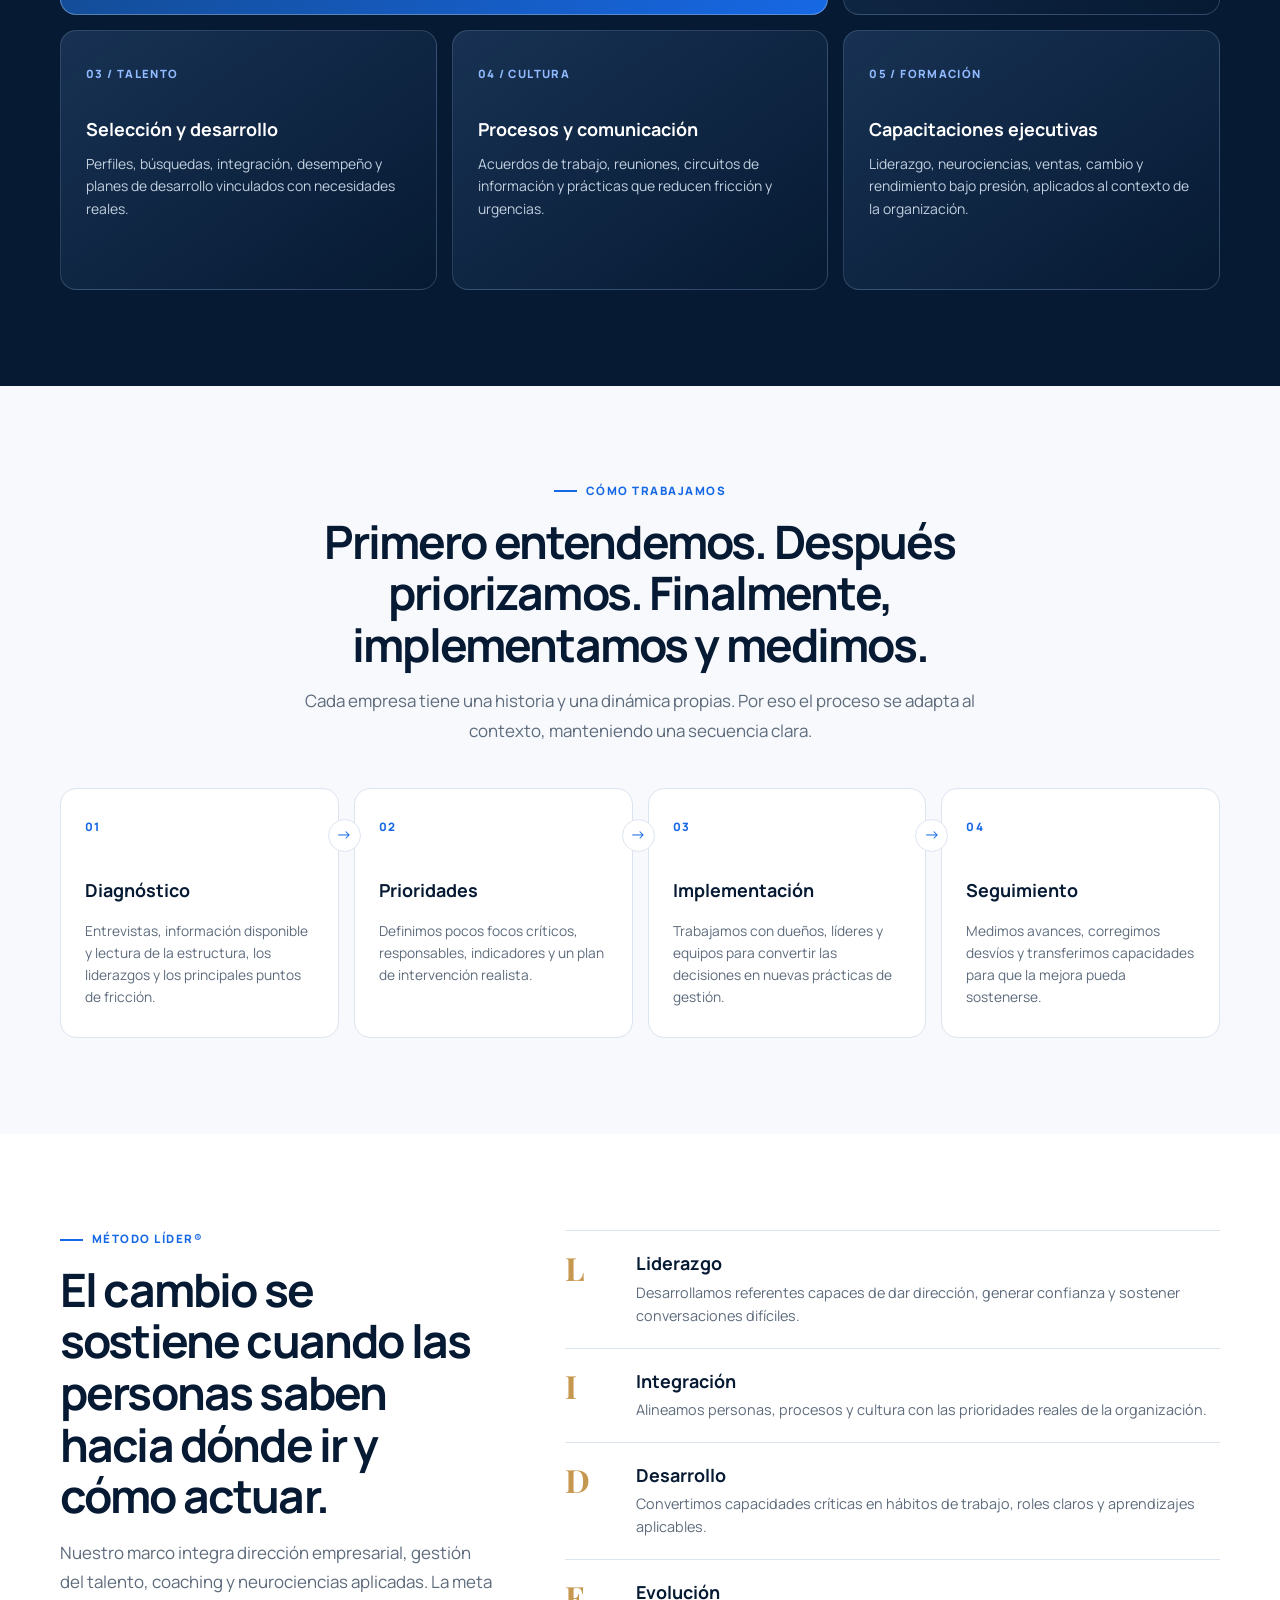
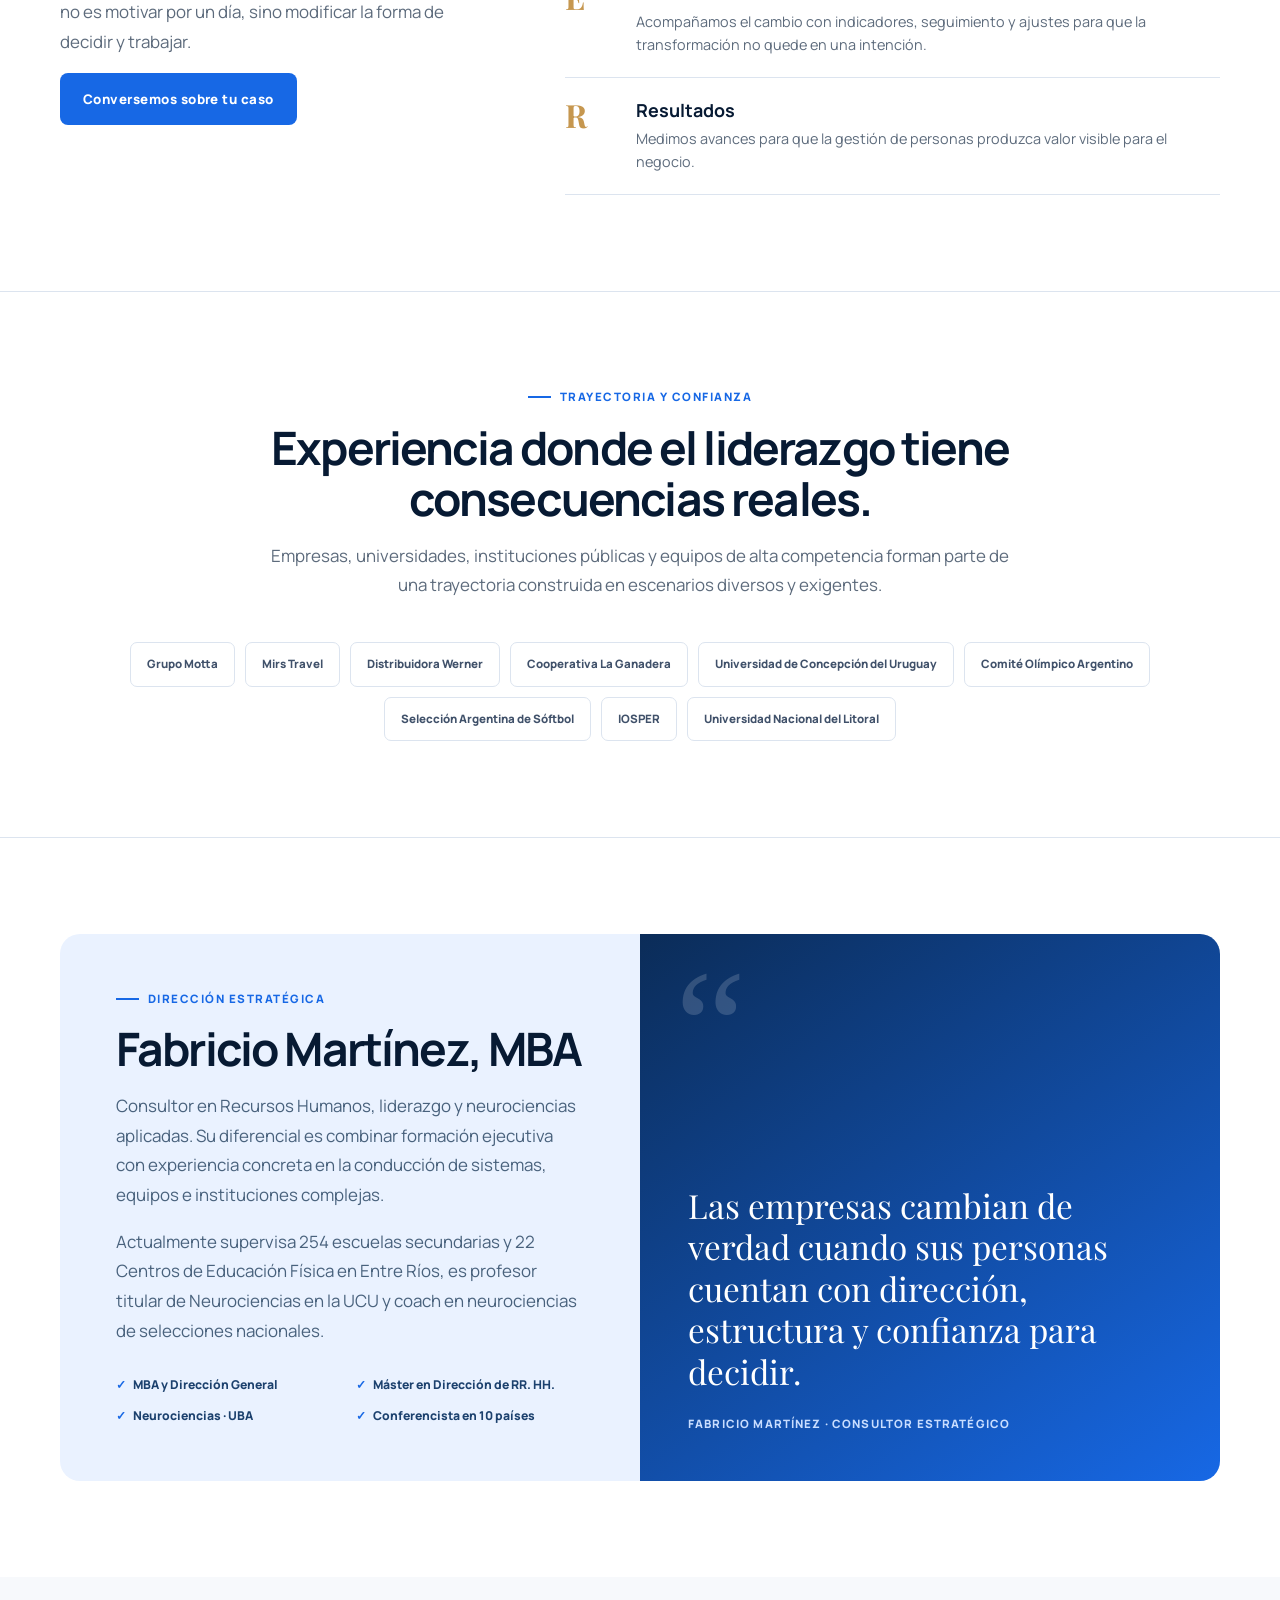
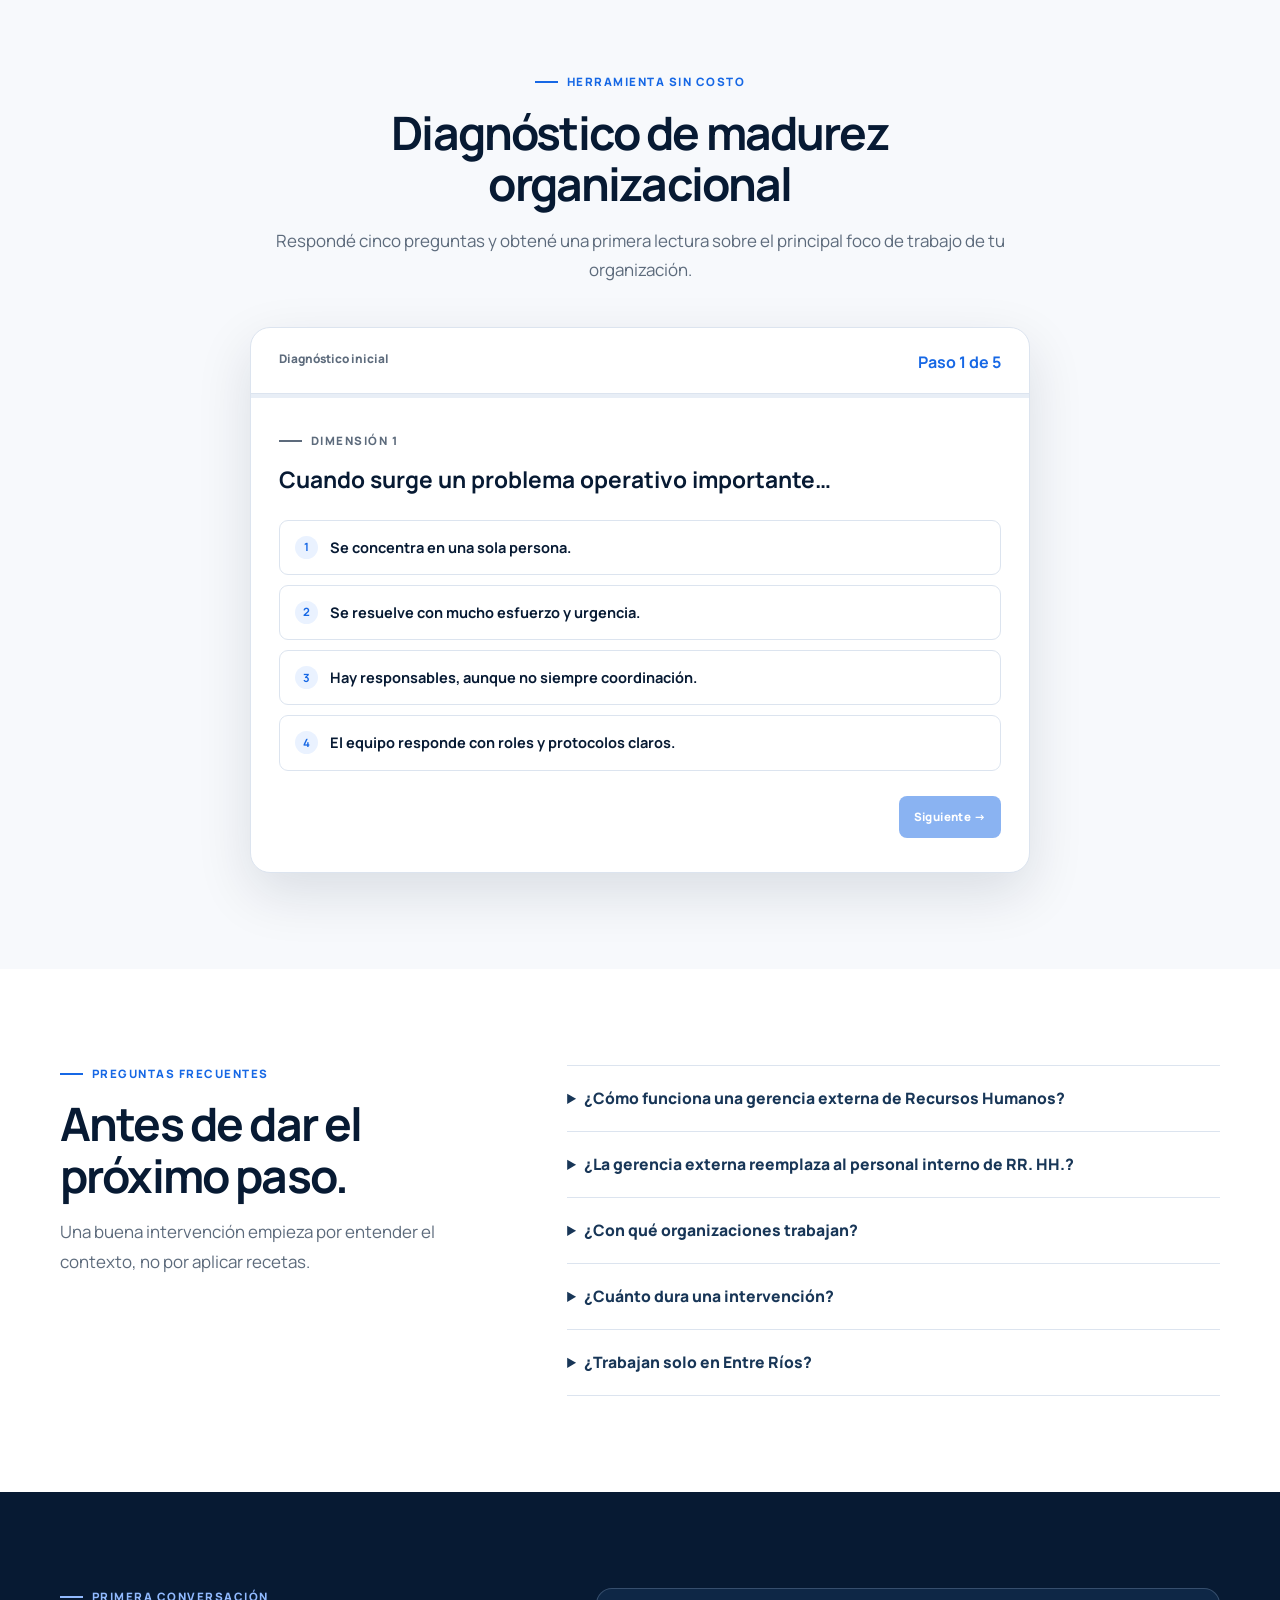
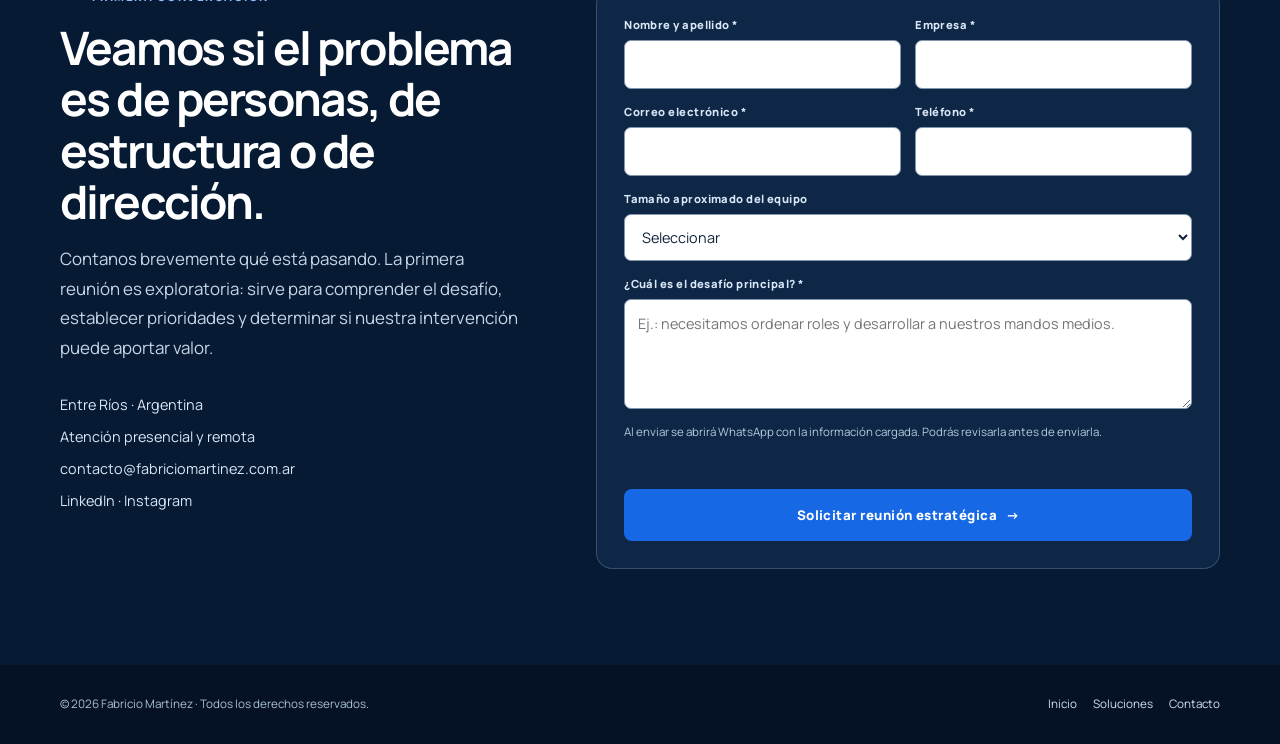
==== commit 2caa9605: "Update index.html" ====
--- a/index.html
+++ b/index.html
@@ -7,8 +7,8 @@
   <meta name="robots" content="index,follow,max-image-preview:large,max-snippet:-1,max-video-preview:-1">
   <meta name="theme-color" content="#071a33">
   <meta name="author" content="Fabricio Martínez">
-  <title>Gerencia Externa de RR. HH. y Liderazgo | Fabricio Martínez</title>
-  <meta name="description" content="Gerencia externa de Recursos Humanos, liderazgo y desarrollo organizacional para empresas que necesitan crecer con estructura, foco y equipos preparados.">
+  <title>Gerencia Externa de RR. HH. para PyMEs | Fabricio Martínez</title>
+  <meta name="description" content="Gerencia externa de Recursos Humanos para PyMEs y empresas familiares. Ordenamos roles, procesos y liderazgo para que la empresa crezca sin depender de su dueño.">
   <link rel="canonical" href="https://www.fabriciomartinez.com.ar/">
   <link rel="alternate" hreflang="es-AR" href="https://www.fabriciomartinez.com.ar/">
   <link rel="icon" href="/favicon.png" sizes="any">
@@ -20,15 +20,15 @@
   <meta property="og:type" content="website">
   <meta property="og:locale" content="es_AR">
   <meta property="og:site_name" content="Fabricio Martínez">
-  <meta property="og:title" content="Gerencia Externa de RR. HH. y Liderazgo | Fabricio Martínez">
-  <meta property="og:description" content="Estructura, liderazgo y talento para organizaciones que quieren crecer con claridad.">
+  <meta property="og:title" content="Gerencia Externa de RR. HH. para PyMEs | Fabricio Martínez">
+  <meta property="og:description" content="Ordenamos personas, roles y procesos para que tu empresa crezca sin depender de vos.">
   <meta property="og:url" content="https://www.fabriciomartinez.com.ar/">
-  <meta property="og:image" content="https://www.fabriciomartinez.com.ar/img/hero.jpg">
+  <meta property="og:image" content="https://www.fabriciomartinez.com.ar/hero.jpg">
   <meta property="og:image:alt" content="Fabricio Martínez, consultor de liderazgo y desarrollo organizacional">
   <meta name="twitter:card" content="summary_large_image">
-  <meta name="twitter:title" content="Gerencia Externa de RR. HH. y Liderazgo | Fabricio Martínez">
-  <meta name="twitter:description" content="Estructura, liderazgo y talento para organizaciones que quieren crecer con claridad.">
-  <meta name="twitter:image" content="https://www.fabriciomartinez.com.ar/img/hero.jpg">
+  <meta name="twitter:title" content="Gerencia Externa de RR. HH. para PyMEs | Fabricio Martínez">
+  <meta name="twitter:description" content="Ordenamos personas, roles y procesos para que tu empresa crezca sin depender de vos.">
+  <meta name="twitter:image" content="https://www.fabriciomartinez.com.ar/hero.jpg">
 
   <script type="application/ld+json">
   {
@@ -36,12 +36,12 @@
     "@type":"ProfessionalService",
     "name":"Fabricio Martínez",
     "url":"https://www.fabriciomartinez.com.ar/",
-    "image":"https://www.fabriciomartinez.com.ar/img/hero.jpg",
-    "description":"Consultoría en gerencia externa de Recursos Humanos, liderazgo, gestión del talento y desarrollo organizacional.",
+    "image":"https://www.fabriciomartinez.com.ar/hero.jpg",
+    "description":"Gerencia externa de Recursos Humanos para PyMEs y empresas familiares que necesitan ordenar roles, procesos y liderazgo.",
     "email":"contacto@fabriciomartinez.com.ar",
     "telephone":"+5493434164699",
     "address":{"@type":"PostalAddress","addressRegion":"Entre Ríos","addressCountry":"AR"},
-    "areaServed":{"@type":"Country","name":"Argentina"},
+    "areaServed":[{"@type":"AdministrativeArea","name":"Entre Ríos"},{"@type":"Country","name":"Argentina"}],
     "founder":{"@type":"Person","name":"Fabricio Martínez"},
     "sameAs":["https://www.linkedin.com/in/fabriciomartinezok/","https://www.instagram.com/fabri_martinez_ok/"],
     "hasOfferCatalog":{"@type":"OfferCatalog","name":"Soluciones de consultoría","itemListElement":[
@@ -57,7 +57,9 @@
     "@type":"FAQPage",
     "mainEntity":[
       {"@type":"Question","name":"¿Cómo funciona una gerencia externa de Recursos Humanos?","acceptedAnswer":{"@type":"Answer","text":"Se define un diagnóstico, prioridades y un plan de intervención. La consultora se integra de forma estratégica para ordenar procesos, desarrollar líderes y medir avances sin que la empresa deba crear una estructura fija desde el inicio."}},
+      {"@type":"Question","name":"¿La gerencia externa reemplaza al personal interno de Recursos Humanos?","acceptedAnswer":{"@type":"Answer","text":"Puede asumir la dirección estratégica cuando no existe un área interna o complementar al equipo existente, aportando método, prioridades y acompañamiento especializado."}},
       {"@type":"Question","name":"¿Con qué organizaciones trabajan?","acceptedAnswer":{"@type":"Answer","text":"Con empresas familiares, pymes, industrias, comercios, instituciones educativas, organismos y organizaciones deportivas que necesitan fortalecer su gestión de personas."}},
+      {"@type":"Question","name":"¿Cuánto dura una intervención?","acceptedAnswer":{"@type":"Answer","text":"La duración depende del punto de partida y de los objetivos. Luego del diagnóstico inicial se proponen etapas, dedicación e indicadores concretos."}},
       {"@type":"Question","name":"¿Trabajan solo en Entre Ríos?","acceptedAnswer":{"@type":"Answer","text":"La consultora tiene base en Entre Ríos y acompaña proyectos en Argentina y en otros países según la necesidad de cada organización."}}
     ]
   }
@@ -93,6 +95,8 @@
     .button--outline { background:transparent; border-color:rgba(255,255,255,.6); color:#fff; }
     .button--outline:hover { border-color:#fff; background:rgba(255,255,255,.12); }
     .button--small { min-height:42px; padding:9px 14px; font-size:.72rem; }
+    .button:disabled { opacity:.5; cursor:not-allowed; transform:none; box-shadow:none; }
+    .microcopy { margin:-34px 0 0; color:#bfd0e5; font-size:.72rem; }
 
     .notice { background:#071a33; color:#c6d5e9; font-size:.72rem; }
     .notice .wrap { display:flex; justify-content:space-between; gap:16px; padding:9px 0; }
@@ -134,14 +138,27 @@
     .card p { margin:0; color:var(--muted); font-size:.91rem; }
     .mini-cta { margin-top:35px; text-align:center; }
 
+    .fit { background:#fff; }
+    .fit-grid { display:grid; grid-template-columns:.9fr 1.1fr; gap:64px; align-items:center; }
+    .fit-list { display:grid; gap:12px; margin:0; padding:0; list-style:none; }
+    .fit-list li { display:grid; grid-template-columns:34px 1fr; gap:14px; align-items:start; padding:18px; border:1px solid var(--line); border-radius:13px; background:var(--paper); }
+    .fit-list b { display:grid; place-items:center; width:34px; height:34px; border-radius:50%; background:var(--ink); color:#fff; font-size:.78rem; }
+    .fit-list strong { display:block; margin-bottom:3px; }
+    .fit-list span { color:var(--muted); font-size:.86rem; }
+
     .service { background:var(--ink); color:#fff; }
     .service .section-header .lead { color:#c1d0e1; }
     .service .eyebrow { color:#8fbaff; }
-    .service-grid { display:grid; grid-template-columns:repeat(4,1fr); gap:15px; }
+    .service-grid { display:grid; grid-template-columns:repeat(3,1fr); gap:15px; }
     .service-card { min-height:260px; padding:29px 25px; border:1px solid rgba(185,211,244,.2); border-radius:16px; background:linear-gradient(145deg,rgba(38,70,110,.55),rgba(7,26,51,.45)); }
     .service-index { color:#91baff; font-size:.71rem; font-weight:800; letter-spacing:.12em; }
     .service-card h3 { margin:32px 0 12px; color:#fff; }
     .service-card p { margin:0; color:#c2d0e0; font-size:.87rem; }
+    .service-card--featured { grid-column:span 2; display:grid; grid-template-columns:1fr 1fr; gap:34px; min-height:310px; border-color:rgba(185,211,244,.42); background:linear-gradient(135deg,#12437c,#1768e5); }
+    .service-card--featured h3 { margin-top:25px; font-size:1.55rem; }
+    .service-card--featured ul { margin:0; padding:0; list-style:none; align-self:center; }
+    .service-card--featured li { padding:10px 0; border-bottom:1px solid rgba(255,255,255,.18); color:#edf5ff; font-size:.84rem; font-weight:700; }
+    .service-card--featured li::before { content:"✓"; margin-right:8px; color:#b8d8ff; }
 
     .method-grid { display:grid; grid-template-columns:.8fr 1.2fr; gap:68px; align-items:start; }
     .method-copy { position:sticky; top:106px; }
@@ -150,6 +167,13 @@
     .method-list b { color:var(--gold); font-family:"Playfair Display",Georgia,serif; font-size:2rem; line-height:1; }
     .method-list h3 { margin:0 0 5px; }
     .method-list p { margin:0; color:var(--muted); font-size:.9rem; }
+
+    .process { background:var(--paper); }
+    .process-grid { display:grid; grid-template-columns:repeat(4,1fr); gap:15px; counter-reset:steps; }
+    .process-step { position:relative; min-height:245px; padding:29px 24px; border:1px solid var(--line); border-radius:16px; background:#fff; }
+    .process-step::before { counter-increment:steps; content:"0" counter(steps); display:block; margin-bottom:43px; color:var(--blue); font-size:.72rem; font-weight:800; letter-spacing:.12em; }
+    .process-step:not(:last-child)::after { content:"→"; position:absolute; z-index:2; top:30px; right:-23px; display:grid; place-items:center; width:31px; height:31px; border:1px solid var(--line); border-radius:50%; background:#fff; color:var(--blue); }
+    .process-step p { margin:0; color:var(--muted); font-size:.86rem; }
 
     .credibility { border-block:1px solid var(--line); background:#fff; }
     .brand-cloud { display:flex; flex-wrap:wrap; justify-content:center; gap:10px; }
@@ -213,47 +237,48 @@
     .footer-row { display:flex; justify-content:space-between; align-items:center; gap:16px; font-size:.73rem; }
     .footer-links { display:flex; flex-wrap:wrap; gap:16px; padding:0; margin:0; list-style:none; }
     .footer-links a { color:#d3e2f3; text-decoration:none; }
-    .whatsapp { position:fixed; z-index:25; right:20px; bottom:20px; display:grid; place-items:center; width:54px; height:54px; border:0; border-radius:50%; background:#1da851; color:#fff; box-shadow:0 10px 25px rgba(0,0,0,.25); text-decoration:none; font-size:1.35rem; font-weight:800; }
+    .whatsapp { position:fixed; z-index:25; right:20px; bottom:20px; display:grid; place-items:center; width:54px; height:54px; border:0; border-radius:50%; background:#1da851; color:#fff; box-shadow:0 10px 25px rgba(0,0,0,.25); text-decoration:none; font-size:.78rem; font-weight:800; letter-spacing:.02em; }
     .whatsapp:hover { transform:translateY(-2px); }
 
-    @media (max-width:980px) { .nav-list { gap:13px; } .nav-list a { font-size:.68rem; } .service-grid { grid-template-columns:repeat(2,1fr); } .method-grid,.faq,.contact-grid { grid-template-columns:1fr; gap:42px; } .method-copy { position:static; } .profile { grid-template-columns:1fr; } .profile-quote { min-height:275px; } }
-    @media (max-width:720px) { .notice .wrap { justify-content:center; } .notice .wrap span:last-child { display:none; } .nav { min-height:72px; } .brand-logo { width:142px; height:56px; } .nav-toggle { display:block; margin-left:auto; } .nav-list { position:absolute; top:72px; right:20px; left:20px; display:none; padding:14px; border:1px solid var(--line); border-radius:12px; background:#fff; box-shadow:var(--shadow); } .nav-list.is-open { display:grid; gap:2px; } .nav-list a { display:block; padding:12px; font-size:.78rem; } .nav-list .button { margin-top:6px; } .hero,.hero .wrap { min-height:620px; } .hero::before { background:linear-gradient(90deg,rgba(7,26,51,.96),rgba(7,26,51,.78)); } .section { padding:70px 0; } .cards,.service-grid { grid-template-columns:1fr; } .proof { display:grid; grid-template-columns:1fr 1fr; } .proof-item { min-width:0; margin:0; padding:18px 15px 0 0; border-right:0; } .profile-body { padding:37px 27px; } .profile-points { grid-template-columns:1fr; } .profile-quote { padding:35px 28px; } .test-content { padding:27px 20px; } .diagnostic-head { padding-inline:20px; } .contact-grid { gap:30px; } .lead-form { grid-template-columns:1fr; padding:20px; } .form-field--wide { grid-column:auto; } .footer-row { align-items:flex-start; flex-direction:column; } }
+    @media (max-width:980px) { .nav-list { gap:13px; } .nav-list a { font-size:.68rem; } .fit-grid,.method-grid,.faq,.contact-grid { grid-template-columns:1fr; gap:42px; } .service-grid { grid-template-columns:repeat(2,1fr); } .service-card--featured { grid-column:1 / -1; } .process-grid { grid-template-columns:repeat(2,1fr); } .process-step::after { display:none!important; } .method-copy { position:static; } .profile { grid-template-columns:1fr; } .profile-quote { min-height:275px; } }
+    @media (max-width:720px) { .notice .wrap { justify-content:center; } .notice .wrap span:last-child { display:none; } .nav { min-height:72px; } .brand-logo { width:142px; height:56px; } .nav-toggle { display:block; margin-left:auto; } .nav-list { position:absolute; top:72px; right:20px; left:20px; display:none; padding:14px; border:1px solid var(--line); border-radius:12px; background:#fff; box-shadow:var(--shadow); } .nav-list.is-open { display:grid; gap:2px; } .nav-list a { display:block; padding:12px; font-size:.78rem; } .nav-list .button { margin-top:6px; } .hero,.hero .wrap { min-height:660px; } .hero::before { background:linear-gradient(90deg,rgba(7,26,51,.97),rgba(7,26,51,.83)); } .hero .wrap { padding-top:74px; } .actions .button { width:100%; } .microcopy { margin:-31px 0 0; text-align:center; } .section { padding:70px 0; } .cards,.service-grid,.process-grid { grid-template-columns:1fr; } .service-card--featured { grid-column:auto; grid-template-columns:1fr; gap:18px; } .proof { display:grid; grid-template-columns:1fr 1fr; } .proof-item { min-width:0; margin:0; padding:18px 15px 0 0; border-right:0; } .profile-body { padding:37px 27px; } .profile-points { grid-template-columns:1fr; } .profile-quote { padding:35px 28px; } .test-content { padding:27px 20px; } .diagnostic-head { padding-inline:20px; } .contact-grid { gap:30px; } .lead-form { grid-template-columns:1fr; padding:20px; } .form-field--wide { grid-column:auto; } .footer-row { align-items:flex-start; flex-direction:column; } }
     @media (prefers-reduced-motion:reduce) { *,*::before,*::after { scroll-behavior:auto!important; transition-duration:.01ms!important; animation-duration:.01ms!important; } }
   </style>
 </head>
 <body>
   <a class="skip-link" href="#contenido">Ir al contenido</a>
-  <div class="notice"><div class="wrap"><span>Consultoría estratégica en personas, liderazgo y organización</span><span>Entre Ríos · Argentina</span></div></div>
+  <div class="notice"><div class="wrap"><span>Gerencia externa de RR. HH. para PyMEs y empresas familiares</span><span>Entre Ríos · Argentina · Modalidad presencial y remota</span></div></div>
   <header class="site-header">
     <nav class="nav wrap" aria-label="Navegación principal">
-      <a class="brand" href="#inicio" aria-label="Fabricio Martínez, inicio"><img class="brand-logo" src="logo-fabricio.png" width="839" height="404" alt="Fabricio Martínez · Educación y Liderazgo"></a>
+      <a class="brand" href="#inicio" aria-label="Fabricio Martínez, inicio"><img class="brand-logo" src="logo-fabricio.png" width="839" height="404" alt="Fabricio Martínez"></a>
       <button class="nav-toggle" type="button" aria-expanded="false" aria-controls="nav-list">Menú</button>
       <ul class="nav-list" id="nav-list">
-        <li><a href="#soluciones">Soluciones</a></li>
-        <li><a href="#metodo">Método LÍDER®</a></li>
+        <li><a href="#gerencia">Gerencia externa</a></li>
+        <li><a href="#proceso">Cómo trabajamos</a></li>
         <li><a href="#diagnostico">Diagnóstico</a></li>
-        <li><a href="#contacto">Contacto</a></li>
-        <li><a class="button button--small" href="#contacto">Agendar reunión</a></li>
+        <li><a href="#fabricio">Quiénes somos</a></li>
+        <li><a class="button button--small" href="#contacto">Solicitar reunión</a></li>
       </ul>
     </nav>
   </header>
 
   <main id="contenido">
     <section class="hero" id="inicio" aria-labelledby="hero-title">
-      <picture class="hero-media"><img src="img/hero.jpg" width="1600" height="960" fetchpriority="high" decoding="async" alt="" aria-hidden="true"></picture>
+      <picture class="hero-media"><img src="hero.jpg" width="1600" height="960" fetchpriority="high" decoding="async" alt="" aria-hidden="true"></picture>
       <div class="wrap">
         <div class="hero-copy">
-          <p class="eyebrow">Gerencia externa de RR. HH. · liderazgo</p>
-          <h1 id="hero-title">Hacé crecer tu empresa <span>sin que todo dependa de vos.</span></h1>
-          <p class="lead">Acompañamos a organizaciones que necesitan ordenar su gestión de personas, desarrollar líderes y convertir el talento en una ventaja competitiva medible.</p>
+          <p class="eyebrow">Gerencia externa de Recursos Humanos</p>
+          <h1 id="hero-title">Tu empresa puede crecer <span>sin que todo dependa de vos.</span></h1>
+          <p class="lead">Ordenamos roles, procesos y liderazgo para que tu equipo decida mejor, la operación gane autonomía y vos recuperes tiempo para dirigir el negocio.</p>
           <div class="actions">
-            <a class="button button--light" href="#contacto">Solicitar una reunión estratégica <span aria-hidden="true">→</span></a>
-            <a class="button button--outline" href="#diagnostico">Hacer diagnóstico gratuito</a>
+            <a class="button button--light" href="#diagnostico">Detectar mi cuello de botella <span aria-hidden="true">→</span></a>
+            <a class="button button--outline" href="#contacto">Conversar sobre mi empresa</a>
           </div>
+          <p class="microcopy">Diagnóstico gratuito · 5 preguntas · resultado inmediato</p>
           <div class="proof" aria-label="Trayectoria profesional">
             <div class="proof-item"><strong>25+</strong><span>Años de experiencia</span></div>
-            <div class="proof-item"><strong>9</strong><span>Países</span></div>
-            <div class="proof-item"><strong>50+</strong><span>Equipos desarrollados</span></div>
+            <div class="proof-item"><strong>10</strong><span>Países</span></div>
+            <div class="proof-item"><strong>UBA</strong><span>Neurociencias</span></div>
             <div class="proof-item"><strong>MBA</strong><span>Dirección estratégica</span></div>
           </div>
         </div>
@@ -262,7 +287,7 @@
 
     <section class="section pain" id="soluciones" aria-labelledby="pain-title">
       <div class="wrap">
-        <div class="section-header"><p class="eyebrow">El desafío antes de escalar</p><h2 id="pain-title">El negocio crece. ¿Tu organización está preparada para acompañarlo?</h2><p class="lead">Cuando la estructura no evoluciona al ritmo del negocio, el fundador se vuelve cuello de botella y el esfuerzo del equipo deja de traducirse en resultados.</p></div>
+        <div class="section-header"><p class="eyebrow">El costo invisible del crecimiento</p><h2 id="pain-title">La empresa creció. La forma de organizarse quedó atrás.</h2><p class="lead">No suele faltar compromiso. Falta una estructura que transforme el esfuerzo cotidiano en decisiones, coordinación y resultados sostenibles.</p></div>
         <div class="cards">
           <article class="card"><span class="card-num">01</span><h3>Dependencia del fundador</h3><p>Las decisiones importantes y cotidianas vuelven siempre a la misma persona. El crecimiento queda limitado por su agenda.</p></article>
           <article class="card"><span class="card-num">02</span><h3>Mandos medios sin autonomía</h3><p>Los problemas suben en lugar de resolverse. Falta criterio, claridad de rol y un sistema para tomar decisiones.</p></article>
@@ -271,25 +296,50 @@
           <article class="card"><span class="card-num">05</span><h3>Comunicación que desgasta</h3><p>Reuniones eternas, chats saturados y malentendidos que consumen foco. La información debe llegar con propósito.</p></article>
           <article class="card"><span class="card-num">06</span><h3>Potencial sin sistema</h3><p>Sabés que la empresa puede dar más. El siguiente paso es alinear talento, procesos y prioridades para hacerlo posible.</p></article>
         </div>
-        <p class="mini-cta"><a class="button" href="#contacto">Quiero ordenar mi organización <span aria-hidden="true">→</span></a></p>
-      </div>
-    </section>
-
-    <section class="section service" aria-labelledby="service-title">
+        <p class="mini-cta"><a class="button" href="#diagnostico">Identificar el problema principal <span aria-hidden="true">→</span></a></p>
+      </div>
+    </section>
+
+    <section class="section fit" aria-labelledby="fit-title">
+      <div class="wrap fit-grid">
+        <div><p class="eyebrow">¿Es para tu empresa?</p><h2 id="fit-title">Una solución pensada para organizaciones que ya no pueden gestionarse como antes.</h2><p class="lead">La Gerencia Externa de RR. HH. es especialmente útil cuando la empresa necesita profesionalizar la gestión de personas, pero todavía no requiere —o no quiere sostener— un departamento completo.</p><p><a class="button" href="#contacto">Evaluar si aplica a mi empresa</a></p></div>
+        <ul class="fit-list">
+          <li><b>1</b><div><strong>PyMEs y empresas familiares</strong><span>Con equipos en crecimiento y decisiones demasiado concentradas en sus dueños.</span></div></li>
+          <li><b>2</b><div><strong>Organizaciones con mandos medios</strong><span>Que necesitan pasar de supervisar tareas a conducir personas y resultados.</span></div></li>
+          <li><b>3</b><div><strong>Empresas sin área profesional de RR. HH.</strong><span>O con una función administrativa que necesita evolucionar hacia una mirada estratégica.</span></div></li>
+          <li><b>4</b><div><strong>Equipos atravesando cambios</strong><span>Reorganización, expansión, sucesión, conflictos o pérdida de personas clave.</span></div></li>
+        </ul>
+      </div>
+    </section>
+
+    <section class="section service" id="gerencia" aria-labelledby="service-title">
       <div class="wrap">
-        <div class="section-header"><p class="eyebrow">Una intervención a medida</p><h2 id="service-title">Dirección y acompañamiento para pasar de la urgencia al sistema.</h2><p class="lead">No se trata de sumar burocracia. Se trata de construir la estructura justa para que las personas y el negocio puedan avanzar con claridad.</p></div>
+        <div class="section-header"><p class="eyebrow">Servicio principal</p><h2 id="service-title">Una Gerencia de RR. HH. con mirada estratégica, sin sumar estructura innecesaria.</h2><p class="lead">Nos integramos a la realidad de la empresa, priorizamos los problemas críticos y acompañamos la implementación. No entregamos un informe para guardar: construimos capacidad interna.</p></div>
         <div class="service-grid">
-          <article class="service-card"><span class="service-index">01 / ESTRUCTURA</span><h3>Gerencia Externa de RR. HH.</h3><p>Una dirección estratégica para profesionalizar procesos de personas sin crear una estructura fija desde el inicio.</p></article>
-          <article class="service-card"><span class="service-index">02 / LIDERAZGO</span><h3>Desarrollo de líderes</h3><p>Herramientas y acompañamiento para que los mandos medios asuman decisiones, conversaciones y resultados.</p></article>
-          <article class="service-card"><span class="service-index">03 / TALENTO</span><h3>Gestión del talento</h3><p>Selección, integración, desempeño y desarrollo conectados con lo que hoy necesita el negocio.</p></article>
-          <article class="service-card"><span class="service-index">04 / CULTURA</span><h3>Transformación organizacional</h3><p>Procesos, indicadores y conversaciones que alinean a los equipos con una forma de trabajar sostenible.</p></article>
+          <article class="service-card service-card--featured"><div><span class="service-index">01 / INTERVENCIÓN CENTRAL</span><h3>Gerencia Externa de RR. HH.</h3><p>Dirección, método y seguimiento para ordenar la gestión de personas y conectarla con los objetivos del negocio.</p></div><ul><li>Diagnóstico organizacional</li><li>Roles, responsabilidades y estructura</li><li>Procesos y políticas de personas</li><li>Indicadores y tablero de seguimiento</li><li>Acompañamiento al dueño y los líderes</li></ul></article>
+          <article class="service-card"><span class="service-index">02 / LIDERAZGO</span><h3>Desarrollo de mandos medios</h3><p>Programas y coaching para mejorar delegación, feedback, conversaciones difíciles y toma de decisiones.</p></article>
+          <article class="service-card"><span class="service-index">03 / TALENTO</span><h3>Selección y desarrollo</h3><p>Perfiles, búsquedas, integración, desempeño y planes de desarrollo vinculados con necesidades reales.</p></article>
+          <article class="service-card"><span class="service-index">04 / CULTURA</span><h3>Procesos y comunicación</h3><p>Acuerdos de trabajo, reuniones, circuitos de información y prácticas que reducen fricción y urgencias.</p></article>
+          <article class="service-card"><span class="service-index">05 / FORMACIÓN</span><h3>Capacitaciones ejecutivas</h3><p>Liderazgo, neurociencias, ventas, cambio y rendimiento bajo presión, aplicados al contexto de la organización.</p></article>
+        </div>
+      </div>
+    </section>
+
+    <section class="section process" id="proceso" aria-labelledby="process-title">
+      <div class="wrap">
+        <div class="section-header"><p class="eyebrow">Cómo trabajamos</p><h2 id="process-title">Primero entendemos. Después priorizamos. Finalmente, implementamos y medimos.</h2><p class="lead">Cada empresa tiene una historia y una dinámica propias. Por eso el proceso se adapta al contexto, manteniendo una secuencia clara.</p></div>
+        <div class="process-grid">
+          <article class="process-step"><h3>Diagnóstico</h3><p>Entrevistas, información disponible y lectura de la estructura, los liderazgos y los principales puntos de fricción.</p></article>
+          <article class="process-step"><h3>Prioridades</h3><p>Definimos pocos focos críticos, responsables, indicadores y un plan de intervención realista.</p></article>
+          <article class="process-step"><h3>Implementación</h3><p>Trabajamos con dueños, líderes y equipos para convertir las decisiones en nuevas prácticas de gestión.</p></article>
+          <article class="process-step"><h3>Seguimiento</h3><p>Medimos avances, corregimos desvíos y transferimos capacidades para que la mejora pueda sostenerse.</p></article>
         </div>
       </div>
     </section>
 
     <section class="section" id="metodo" aria-labelledby="method-title">
       <div class="wrap method-grid">
-        <div class="method-copy"><p class="eyebrow">Método LÍDER®</p><h2 id="method-title">El cambio se sostiene cuando las personas saben hacia dónde ir y cómo actuar.</h2><p class="lead">Un marco de intervención que conecta liderazgo, procesos, cultura y resultados. Cada proyecto prioriza lo que genera impacto primero.</p><p><a class="button" href="#contacto">Conversemos sobre tu caso</a></p></div>
+        <div class="method-copy"><p class="eyebrow">Método LÍDER®</p><h2 id="method-title">El cambio se sostiene cuando las personas saben hacia dónde ir y cómo actuar.</h2><p class="lead">Nuestro marco integra dirección empresarial, gestión del talento, coaching y neurociencias aplicadas. La meta no es motivar por un día, sino modificar la forma de decidir y trabajar.</p><p><a class="button" href="#contacto">Conversemos sobre tu caso</a></p></div>
         <ol class="method-list">
           <li><b>L</b><div><h3>Liderazgo</h3><p>Desarrollamos referentes capaces de dar dirección, generar confianza y sostener conversaciones difíciles.</p></div></li>
           <li><b>I</b><div><h3>Integración</h3><p>Alineamos personas, procesos y cultura con las prioridades reales de la organización.</p></div></li>
@@ -301,14 +351,14 @@
     </section>
 
     <section class="section credibility" aria-labelledby="trust-title">
-      <div class="wrap"><div class="section-header"><p class="eyebrow">Trayectoria y confianza</p><h2 id="trust-title">Experiencia aplicada en empresas e instituciones.</h2><p class="lead">La consultora acompaña organizaciones privadas, públicas, educativas y deportivas en sus procesos de evolución.</p></div>
+      <div class="wrap"><div class="section-header"><p class="eyebrow">Trayectoria y confianza</p><h2 id="trust-title">Experiencia donde el liderazgo tiene consecuencias reales.</h2><p class="lead">Empresas, universidades, instituciones públicas y equipos de alta competencia forman parte de una trayectoria construida en escenarios diversos y exigentes.</p></div>
         <div class="brand-cloud" aria-label="Organizaciones con las que se ha trabajado"><span>Grupo Motta</span><span>Mirs Travel</span><span>Distribuidora Werner</span><span>Cooperativa La Ganadera</span><span>Universidad de Concepción del Uruguay</span><span>Comité Olímpico Argentino</span><span>Selección Argentina de Sóftbol</span><span>IOSPER</span><span>Universidad Nacional del Litoral</span></div>
       </div>
     </section>
 
-    <section class="section" aria-labelledby="profile-title">
+    <section class="section" id="fabricio" aria-labelledby="profile-title">
       <div class="wrap profile">
-        <div class="profile-body"><p class="eyebrow">Dirección estratégica</p><h2 id="profile-title">Fabricio Martínez, MBA</h2><p class="lead">Especialista en liderazgo, neurociencias y gestión del talento. Junto a una red de profesionales asociados, interviene según las necesidades concretas de cada organización.</p><p class="lead">Más de veinticinco años acompañando empresas, universidades, instituciones y equipos de alta competencia en procesos de desarrollo organizacional.</p><ul class="profile-points"><li>MBA y Dirección General</li><li>Dirección de Recursos Humanos</li><li>Neurociencias · UBA</li><li>Gestión institucional y talento</li></ul></div>
+        <div class="profile-body"><p class="eyebrow">Dirección estratégica</p><h2 id="profile-title">Fabricio Martínez, MBA</h2><p class="lead">Consultor en Recursos Humanos, liderazgo y neurociencias aplicadas. Su diferencial es combinar formación ejecutiva con experiencia concreta en la conducción de sistemas, equipos e instituciones complejas.</p><p class="lead">Actualmente supervisa 254 escuelas secundarias y 22 Centros de Educación Física en Entre Ríos, es profesor titular de Neurociencias en la UCU y coach en neurociencias de selecciones nacionales.</p><ul class="profile-points"><li>MBA y Dirección General</li><li>Máster en Dirección de RR. HH.</li><li>Neurociencias · UBA</li><li>Conferencista en 10 países</li></ul></div>
         <div class="profile-quote"><p>Las empresas cambian de verdad cuando sus personas cuentan con dirección, estructura y confianza para decidir.</p><span>Fabricio Martínez · Consultor estratégico</span></div>
       </div>
     </section>
@@ -326,14 +376,16 @@
       <div class="wrap faq"><div><p class="eyebrow">Preguntas frecuentes</p><h2 id="faq-title">Antes de dar el próximo paso.</h2><p class="lead">Una buena intervención empieza por entender el contexto, no por aplicar recetas.</p></div>
         <div class="faq-list">
           <details><summary>¿Cómo funciona una gerencia externa de Recursos Humanos?</summary><p>Primero relevamos el desafío y las prioridades. Luego definimos un plan de intervención para ordenar procesos, desarrollar líderes y medir avances, sin crear una estructura fija desde el inicio.</p></details>
+          <details><summary>¿La gerencia externa reemplaza al personal interno de RR. HH.?</summary><p>No necesariamente. Puede asumir la dirección estratégica cuando no existe un área interna o complementar al equipo administrativo, aportando método, prioridades y acompañamiento especializado.</p></details>
           <details><summary>¿Con qué organizaciones trabajan?</summary><p>Con empresas familiares, pymes, industrias, comercios, instituciones educativas, organismos y organizaciones deportivas que necesitan fortalecer su gestión de personas.</p></details>
+          <details><summary>¿Cuánto dura una intervención?</summary><p>Depende del punto de partida y de los objetivos. Luego del diagnóstico inicial proponemos etapas, dedicación e indicadores concretos para que la empresa pueda decidir con claridad.</p></details>
           <details><summary>¿Trabajan solo en Entre Ríos?</summary><p>La consultora tiene base en Entre Ríos y acompaña proyectos en Argentina y en otros países según la necesidad de cada organización.</p></details>
         </div>
       </div>
     </section>
 
     <section class="section contact" id="contacto" aria-labelledby="contact-title">
-      <div class="wrap contact-grid"><div><p class="eyebrow">Hablemos</p><h2 id="contact-title">Una conversación puede cambiar el rumbo de tu organización.</h2><p class="lead">Contanos en qué momento está tu empresa. La primera reunión sirve para entender el desafío y definir si podemos ayudarte.</p><ul class="contact-data"><li>Entre Ríos · Argentina</li><li><a href="mailto:contacto@fabriciomartinez.com.ar">contacto@fabriciomartinez.com.ar</a></li><li><a href="https://www.linkedin.com/in/fabriciomartinezok/" target="_blank" rel="noopener noreferrer">LinkedIn</a> · <a href="https://www.instagram.com/fabri_martinez_ok/" target="_blank" rel="noopener noreferrer">Instagram</a></li></ul></div>
+      <div class="wrap contact-grid"><div><p class="eyebrow">Primera conversación</p><h2 id="contact-title">Veamos si el problema es de personas, de estructura o de dirección.</h2><p class="lead">Contanos brevemente qué está pasando. La primera reunión es exploratoria: sirve para comprender el desafío, establecer prioridades y determinar si nuestra intervención puede aportar valor.</p><ul class="contact-data"><li>Entre Ríos · Argentina</li><li>Atención presencial y remota</li><li><a href="mailto:contacto@fabriciomartinez.com.ar">contacto@fabriciomartinez.com.ar</a></li><li><a href="https://www.linkedin.com/in/fabriciomartinezok/" target="_blank" rel="noopener noreferrer">LinkedIn</a> · <a href="https://www.instagram.com/fabri_martinez_ok/" target="_blank" rel="noopener noreferrer">Instagram</a></li></ul></div>
         <form class="lead-form" id="lead-form" novalidate>
           <div class="form-field"><label for="name">Nombre y apellido *</label><input id="name" name="nombre" autocomplete="name" required></div>
           <div class="form-field"><label for="company">Empresa *</label><input id="company" name="empresa" autocomplete="organization" required></div>
@@ -341,7 +393,7 @@
           <div class="form-field"><label for="phone">Teléfono *</label><input id="phone" name="telefono" type="tel" autocomplete="tel" required></div>
           <div class="form-field form-field--wide"><label for="size">Tamaño aproximado del equipo</label><select id="size" name="equipo"><option value="">Seleccionar</option><option>1 a 10 personas</option><option>11 a 50 personas</option><option>51 a 200 personas</option><option>Más de 200 personas</option></select></div>
           <div class="form-field form-field--wide"><label for="challenge">¿Cuál es el desafío principal? *</label><textarea id="challenge" name="desafio" required placeholder="Ej.: necesitamos ordenar roles y desarrollar a nuestros mandos medios."></textarea></div>
-          <p class="form-note">Al enviar, se abrirá WhatsApp con tus datos para coordinar la reunión. No compartimos tu información con terceros.</p>
+          <p class="form-note">Al enviar se abrirá WhatsApp con la información cargada. Podrás revisarla antes de enviarla.</p>
           <p class="form-feedback" id="form-feedback" aria-live="polite"></p><button class="button" type="submit">Solicitar reunión estratégica <span aria-hidden="true">→</span></button>
         </form>
       </div>
@@ -349,7 +401,7 @@
   </main>
 
   <footer><div class="wrap footer-row"><span>© <span id="year"></span> Fabricio Martínez · Todos los derechos reservados.</span><ul class="footer-links"><li><a href="#inicio">Inicio</a></li><li><a href="#soluciones">Soluciones</a></li><li><a href="#contacto">Contacto</a></li></ul></div></footer>
-  <a class="whatsapp" href="https://wa.me/5493434164699?text=Hola%20Fabricio%2C%20quiero%20consultar%20por%20una%20reuni%C3%B3n%20estrat%C3%A9gica." target="_blank" rel="noopener noreferrer" aria-label="Escribir por WhatsApp">↗</a>
+  <a class="whatsapp" href="https://wa.me/5493434164699?text=Hola%20Fabricio%2C%20quiero%20consultar%20por%20la%20Gerencia%20Externa%20de%20RR.%20HH." target="_blank" rel="noopener noreferrer" aria-label="Consultar por WhatsApp">WA</a>
 
   <script>
     (() => {
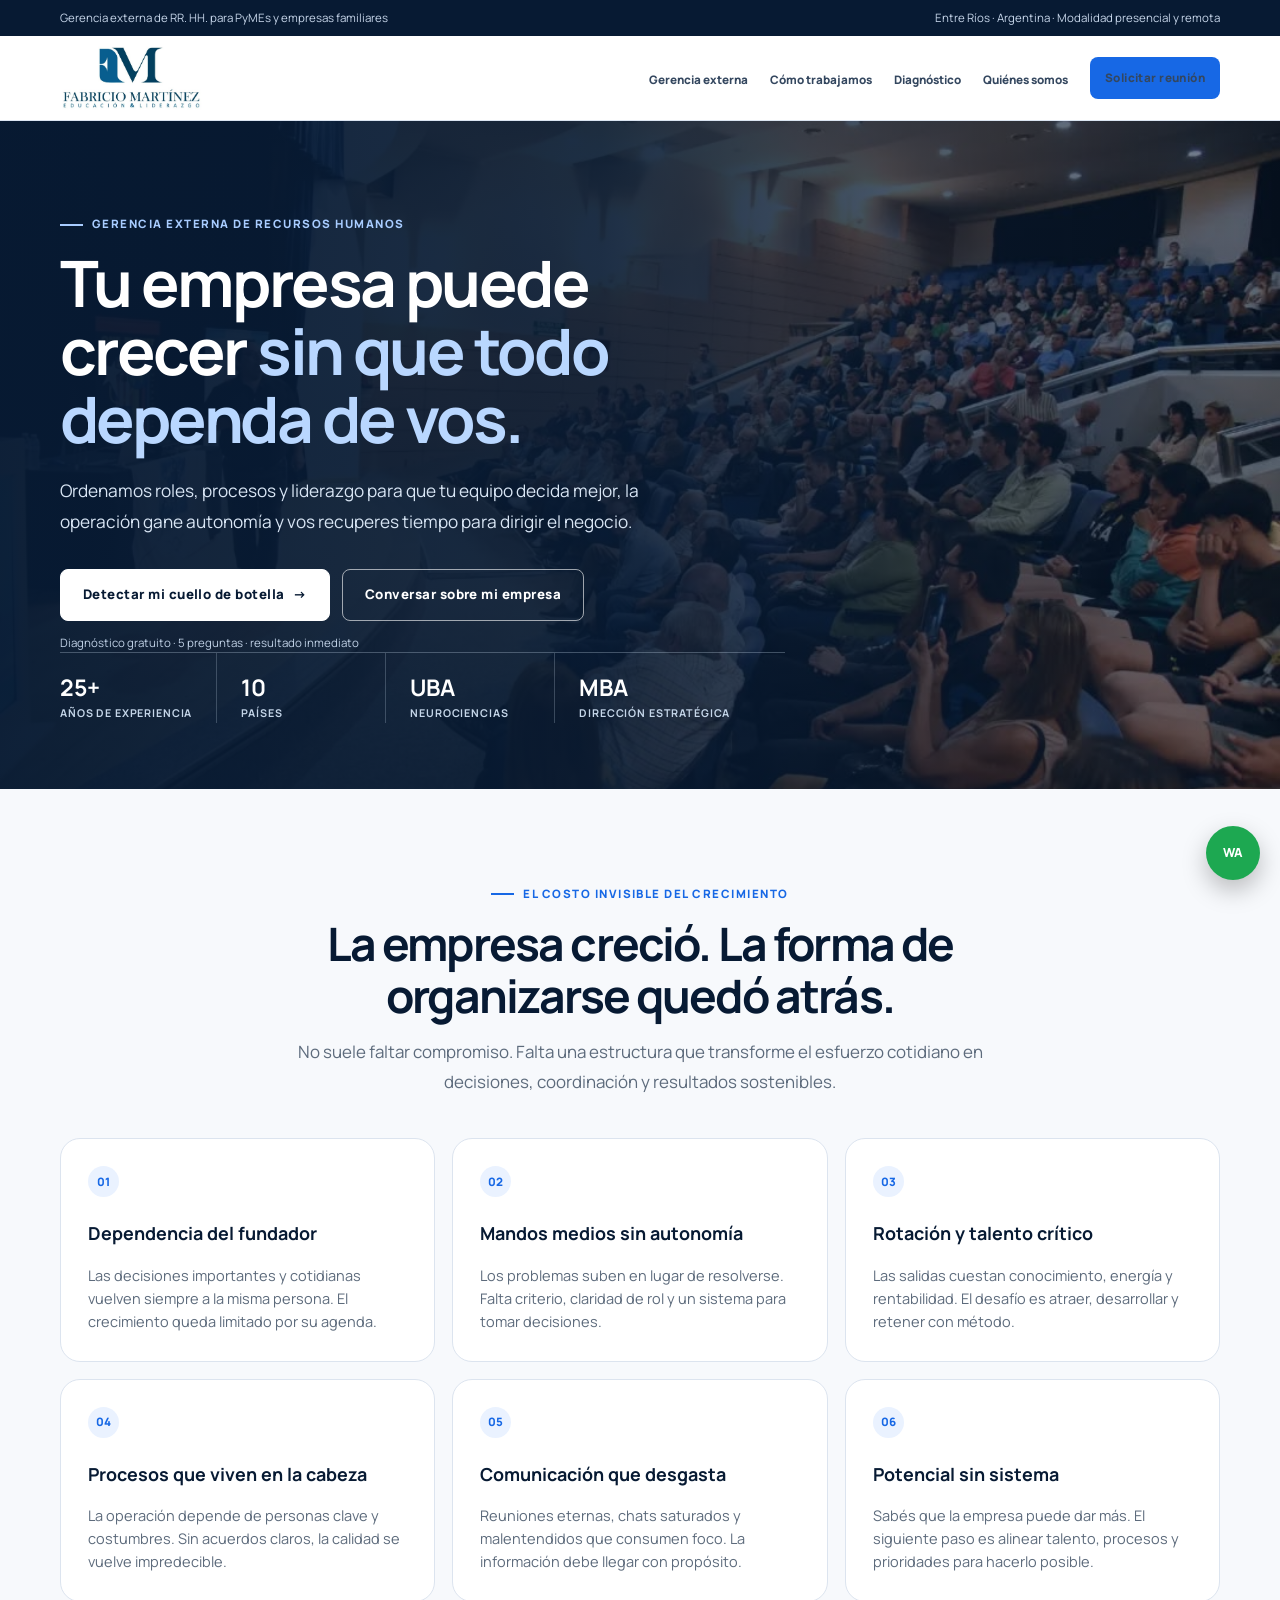
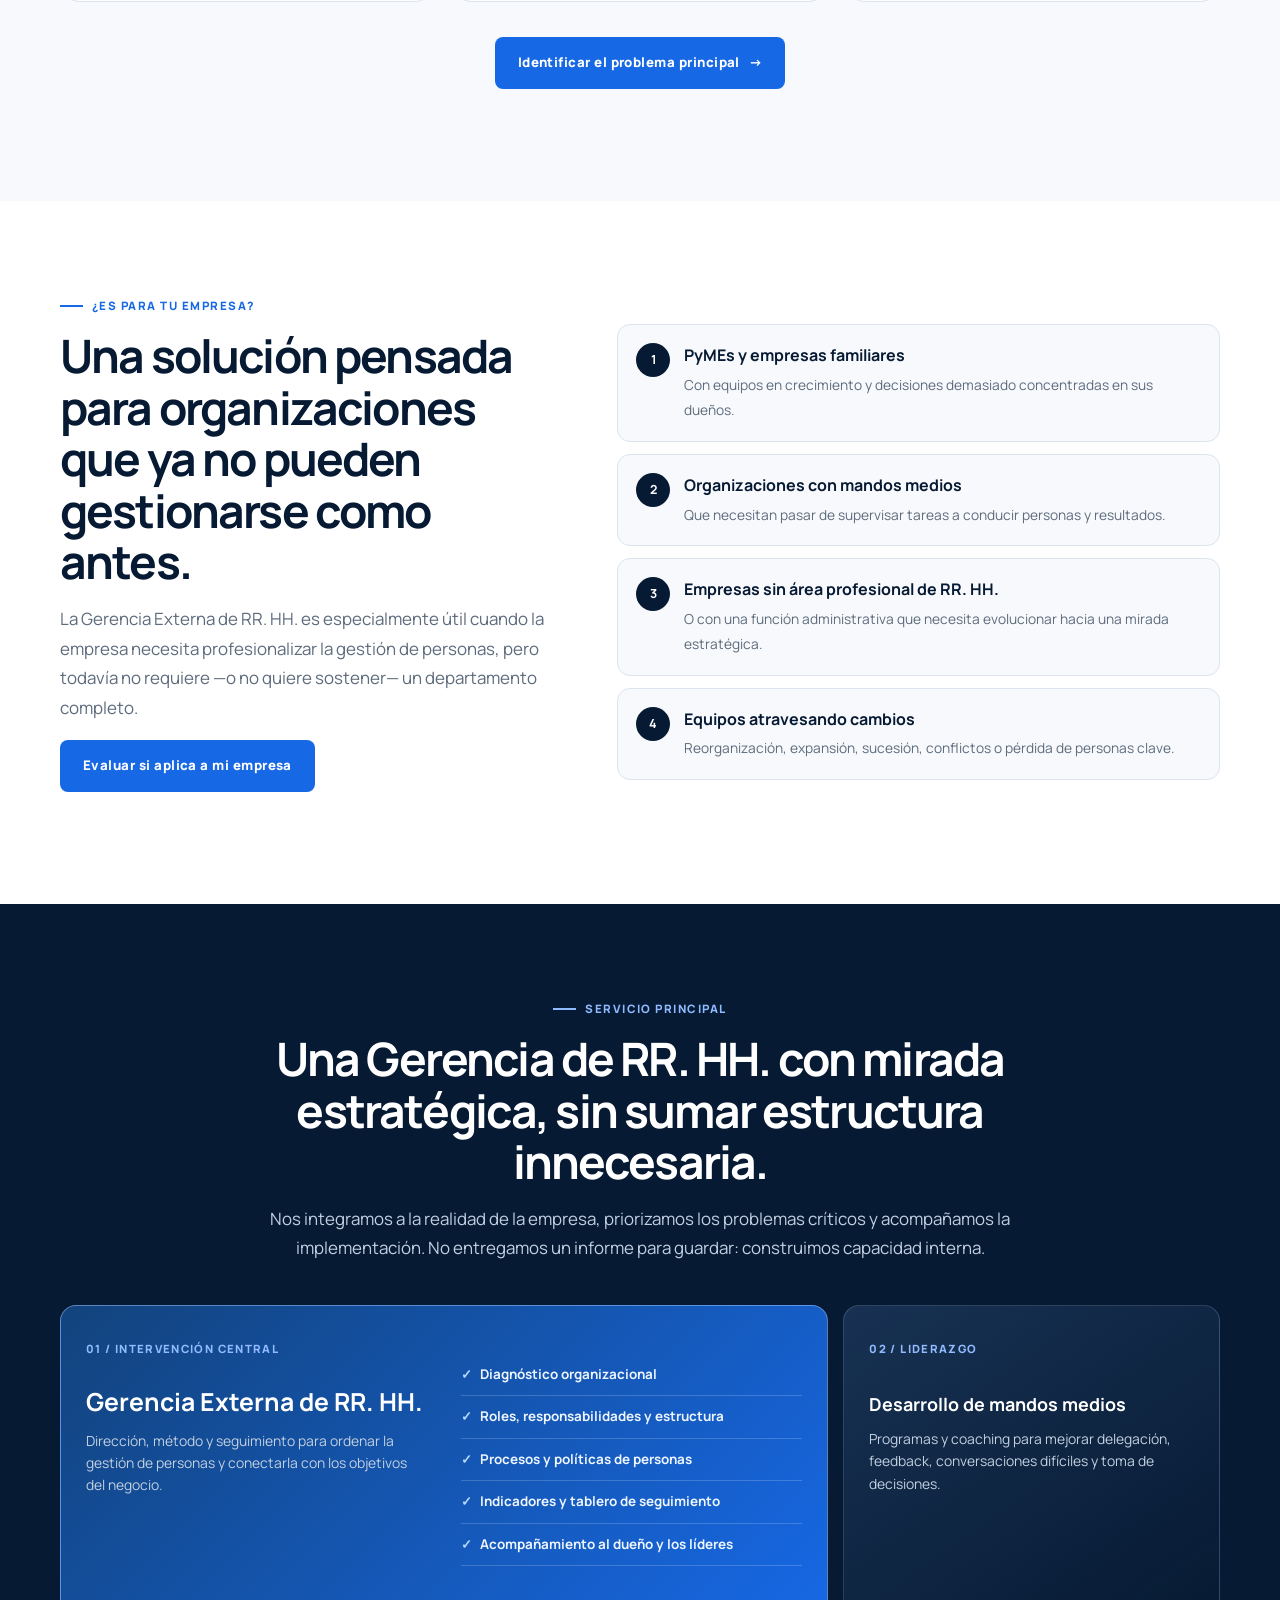
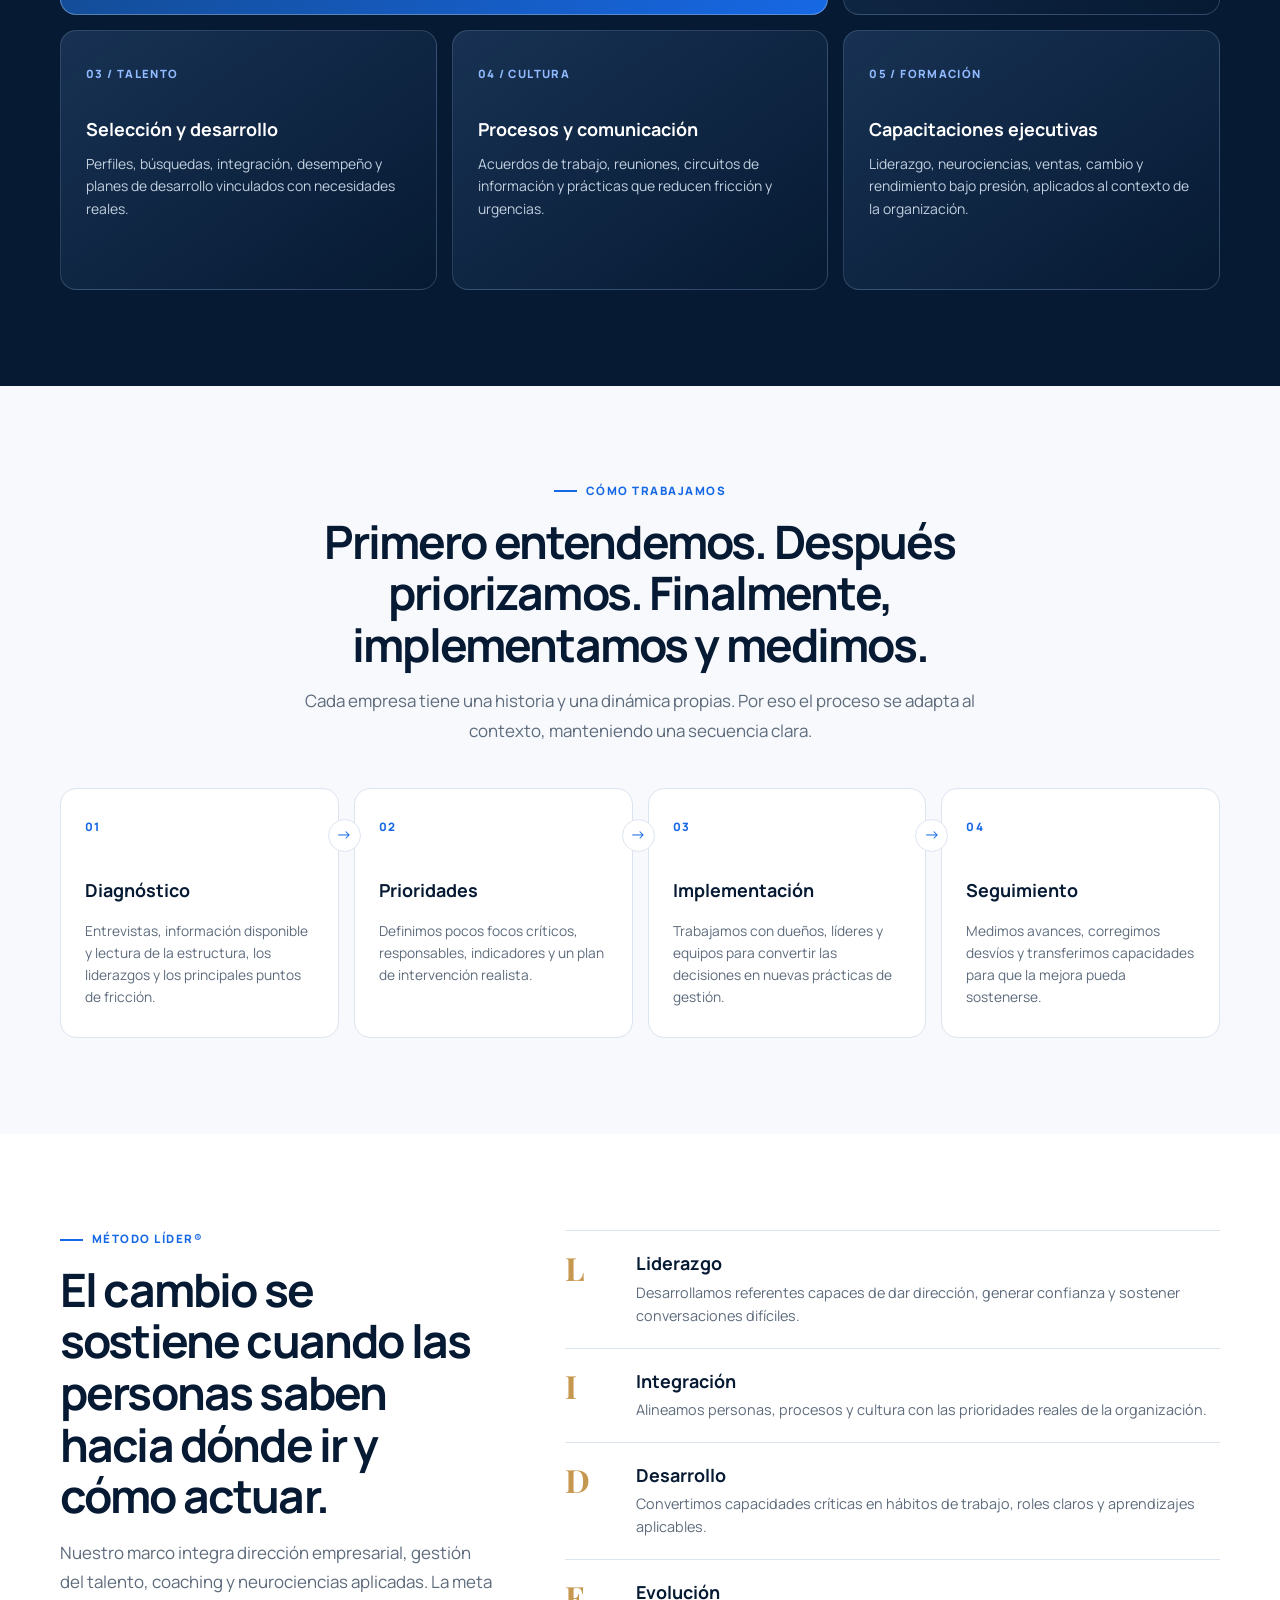
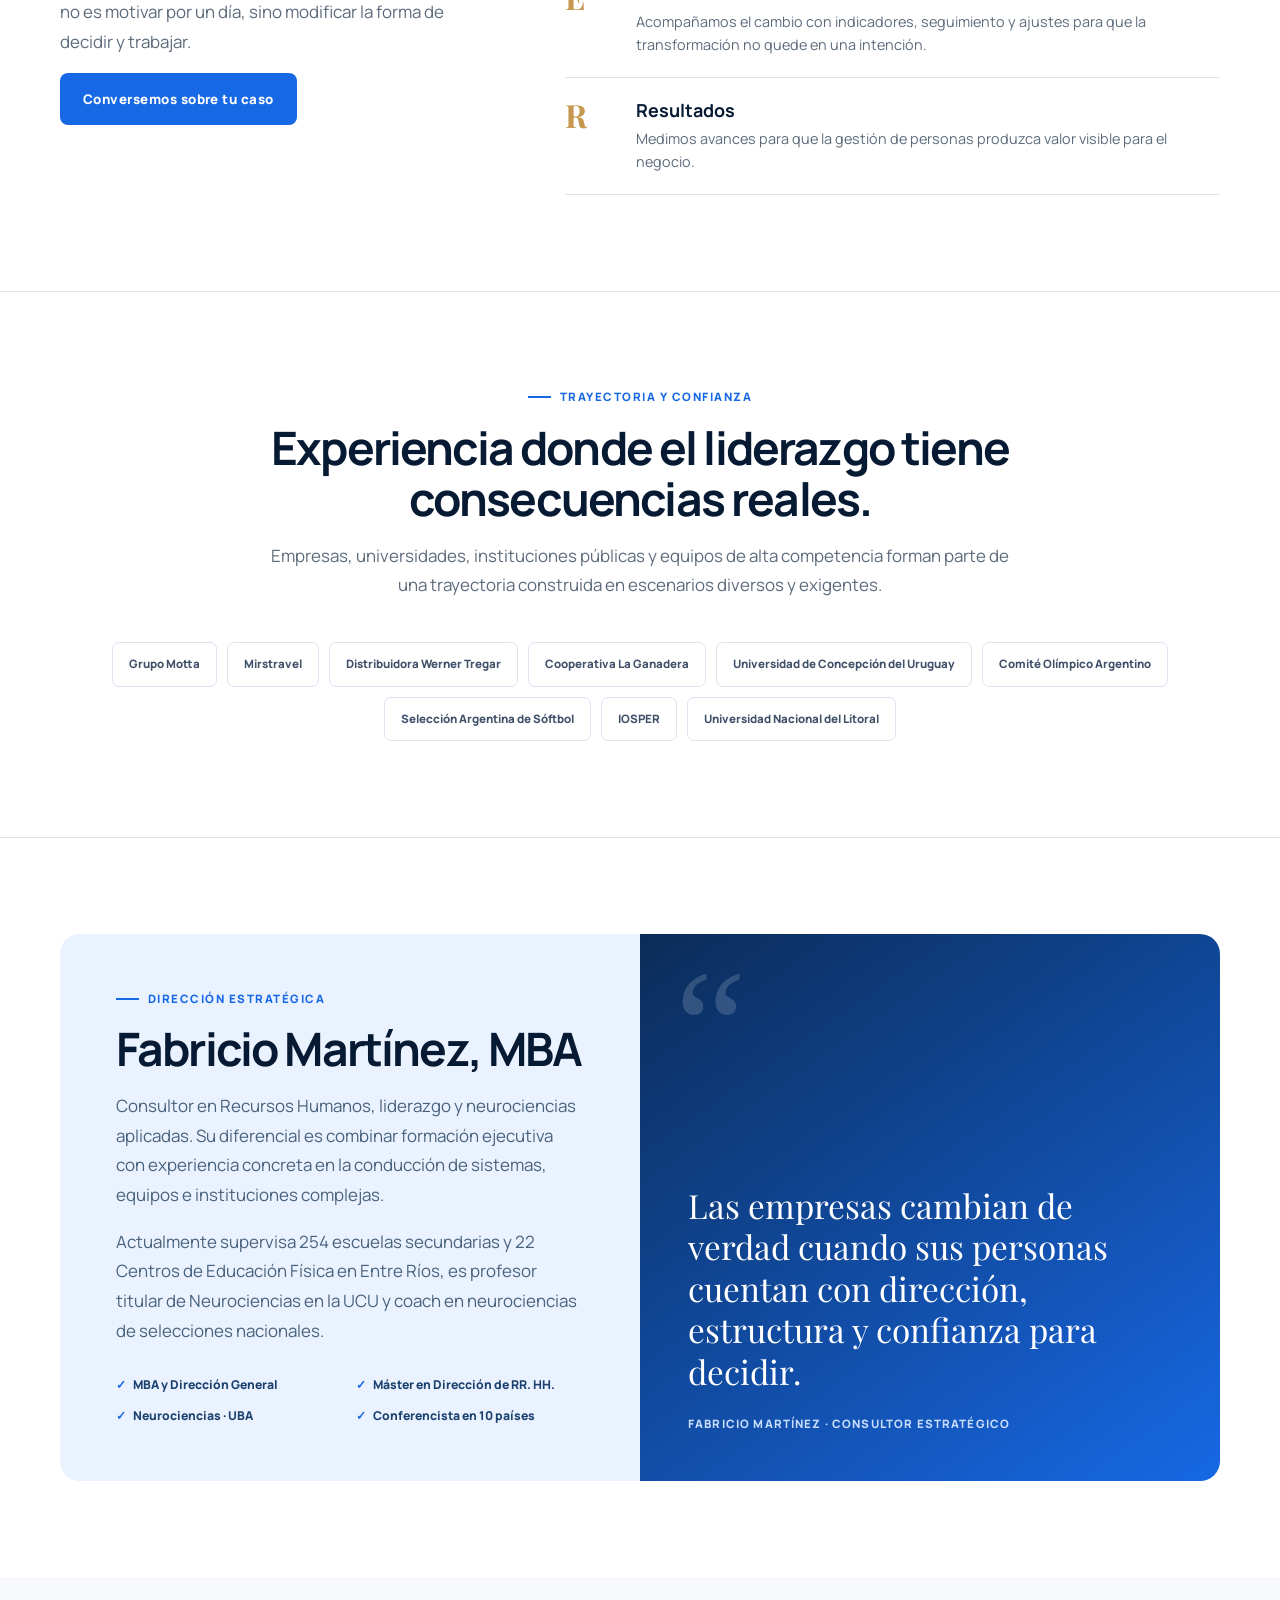
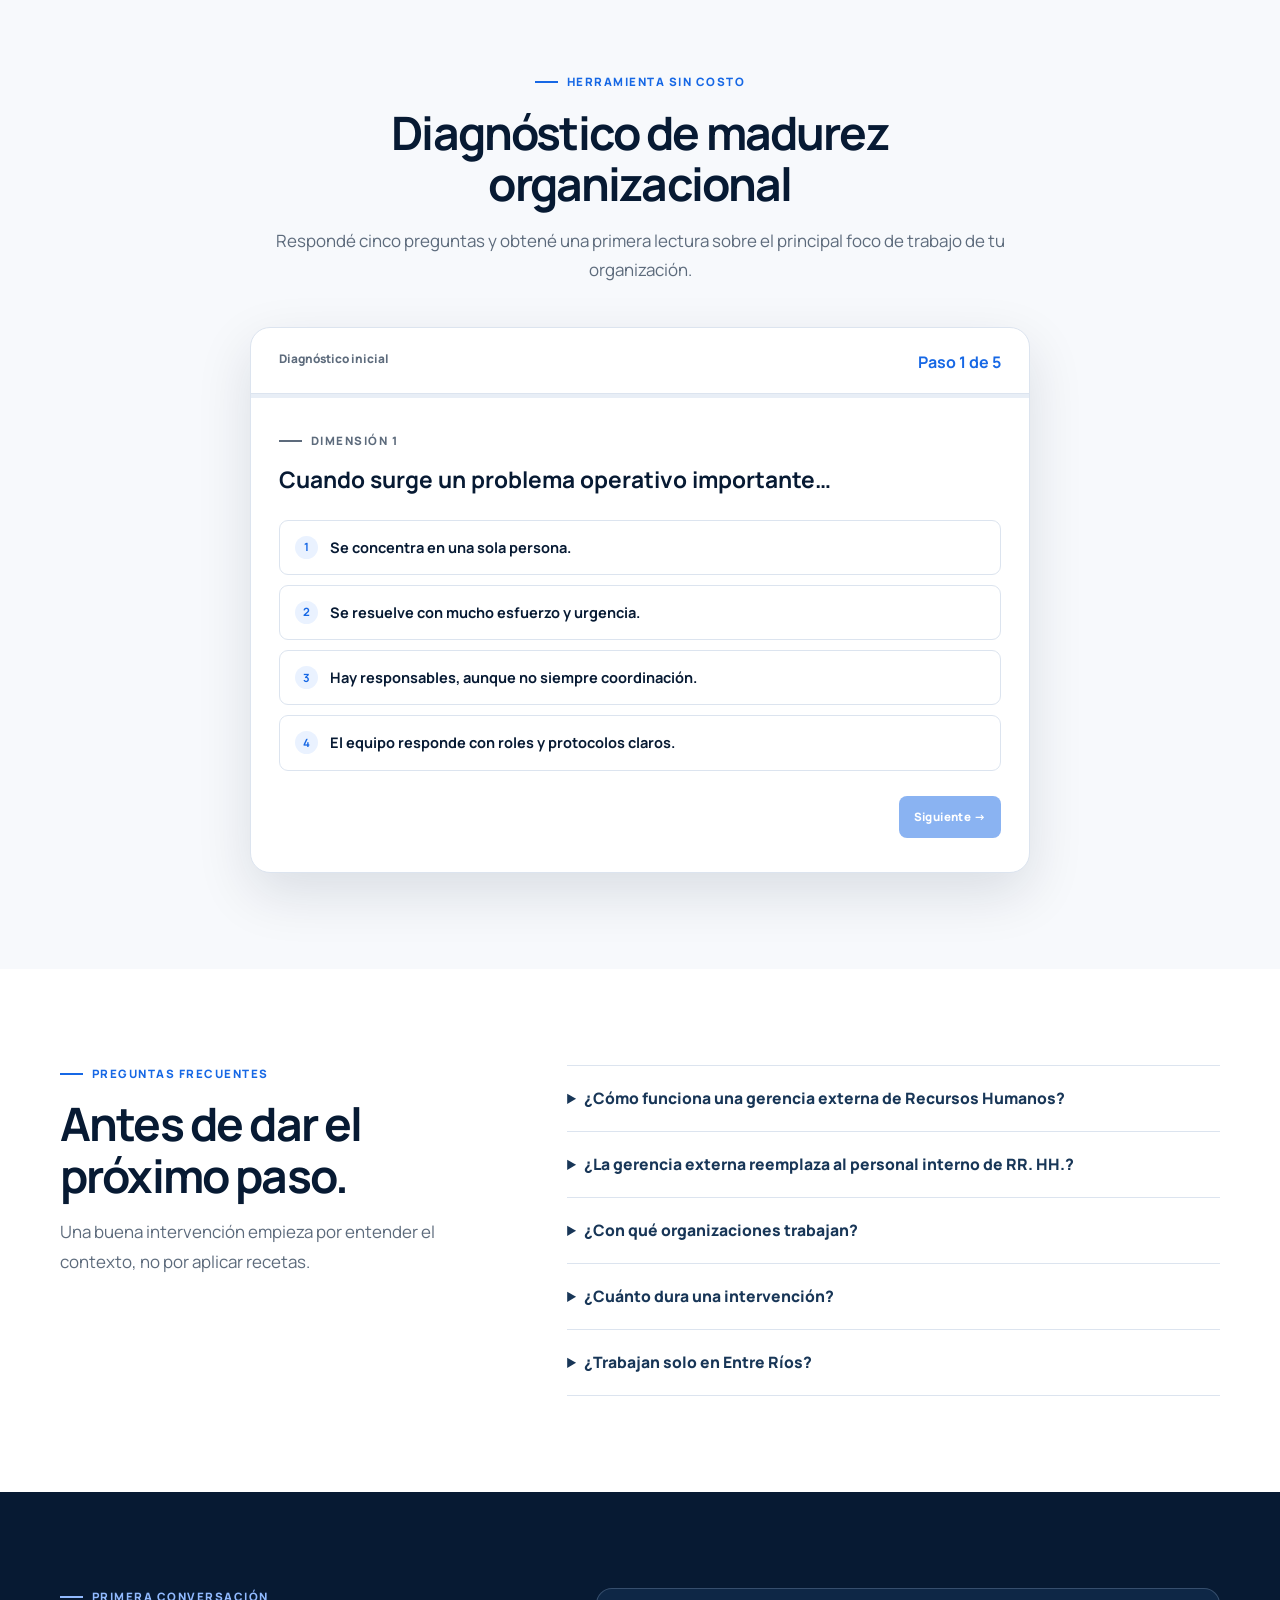
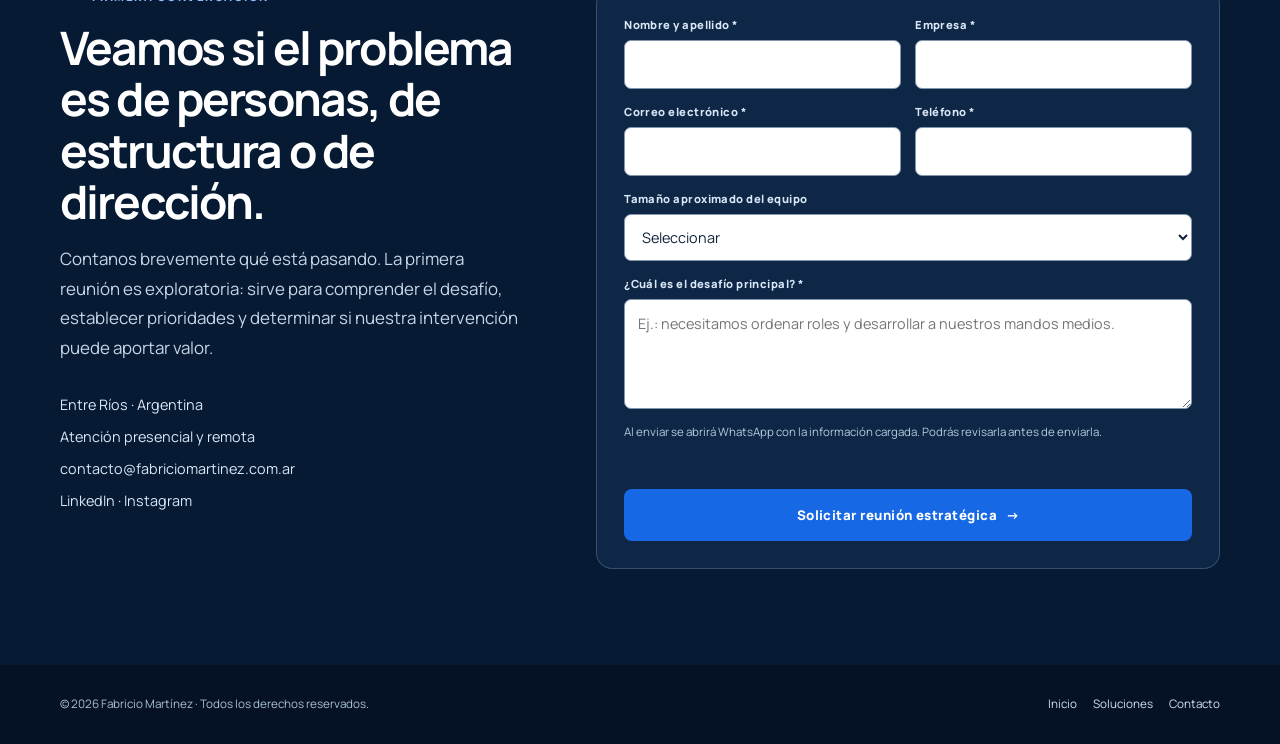
==== commit 41eb18fc: "Update index.html" ====
--- a/index.html
+++ b/index.html
@@ -352,7 +352,7 @@
 
     <section class="section credibility" aria-labelledby="trust-title">
       <div class="wrap"><div class="section-header"><p class="eyebrow">Trayectoria y confianza</p><h2 id="trust-title">Experiencia donde el liderazgo tiene consecuencias reales.</h2><p class="lead">Empresas, universidades, instituciones públicas y equipos de alta competencia forman parte de una trayectoria construida en escenarios diversos y exigentes.</p></div>
-        <div class="brand-cloud" aria-label="Organizaciones con las que se ha trabajado"><span>Grupo Motta</span><span>Mirs Travel</span><span>Distribuidora Werner</span><span>Cooperativa La Ganadera</span><span>Universidad de Concepción del Uruguay</span><span>Comité Olímpico Argentino</span><span>Selección Argentina de Sóftbol</span><span>IOSPER</span><span>Universidad Nacional del Litoral</span></div>
+        <div class="brand-cloud" aria-label="Organizaciones con las que se ha trabajado"><span>Grupo Motta</span><span>Mirstravel</span><span>Distribuidora Werner Tregar</span><span>Cooperativa La Ganadera</span><span>Universidad de Concepción del Uruguay</span><span>Comité Olímpico Argentino</span><span>Selección Argentina de Sóftbol</span><span>IOSPER</span><span>Universidad Nacional del Litoral</span></div>
       </div>
     </section>
 
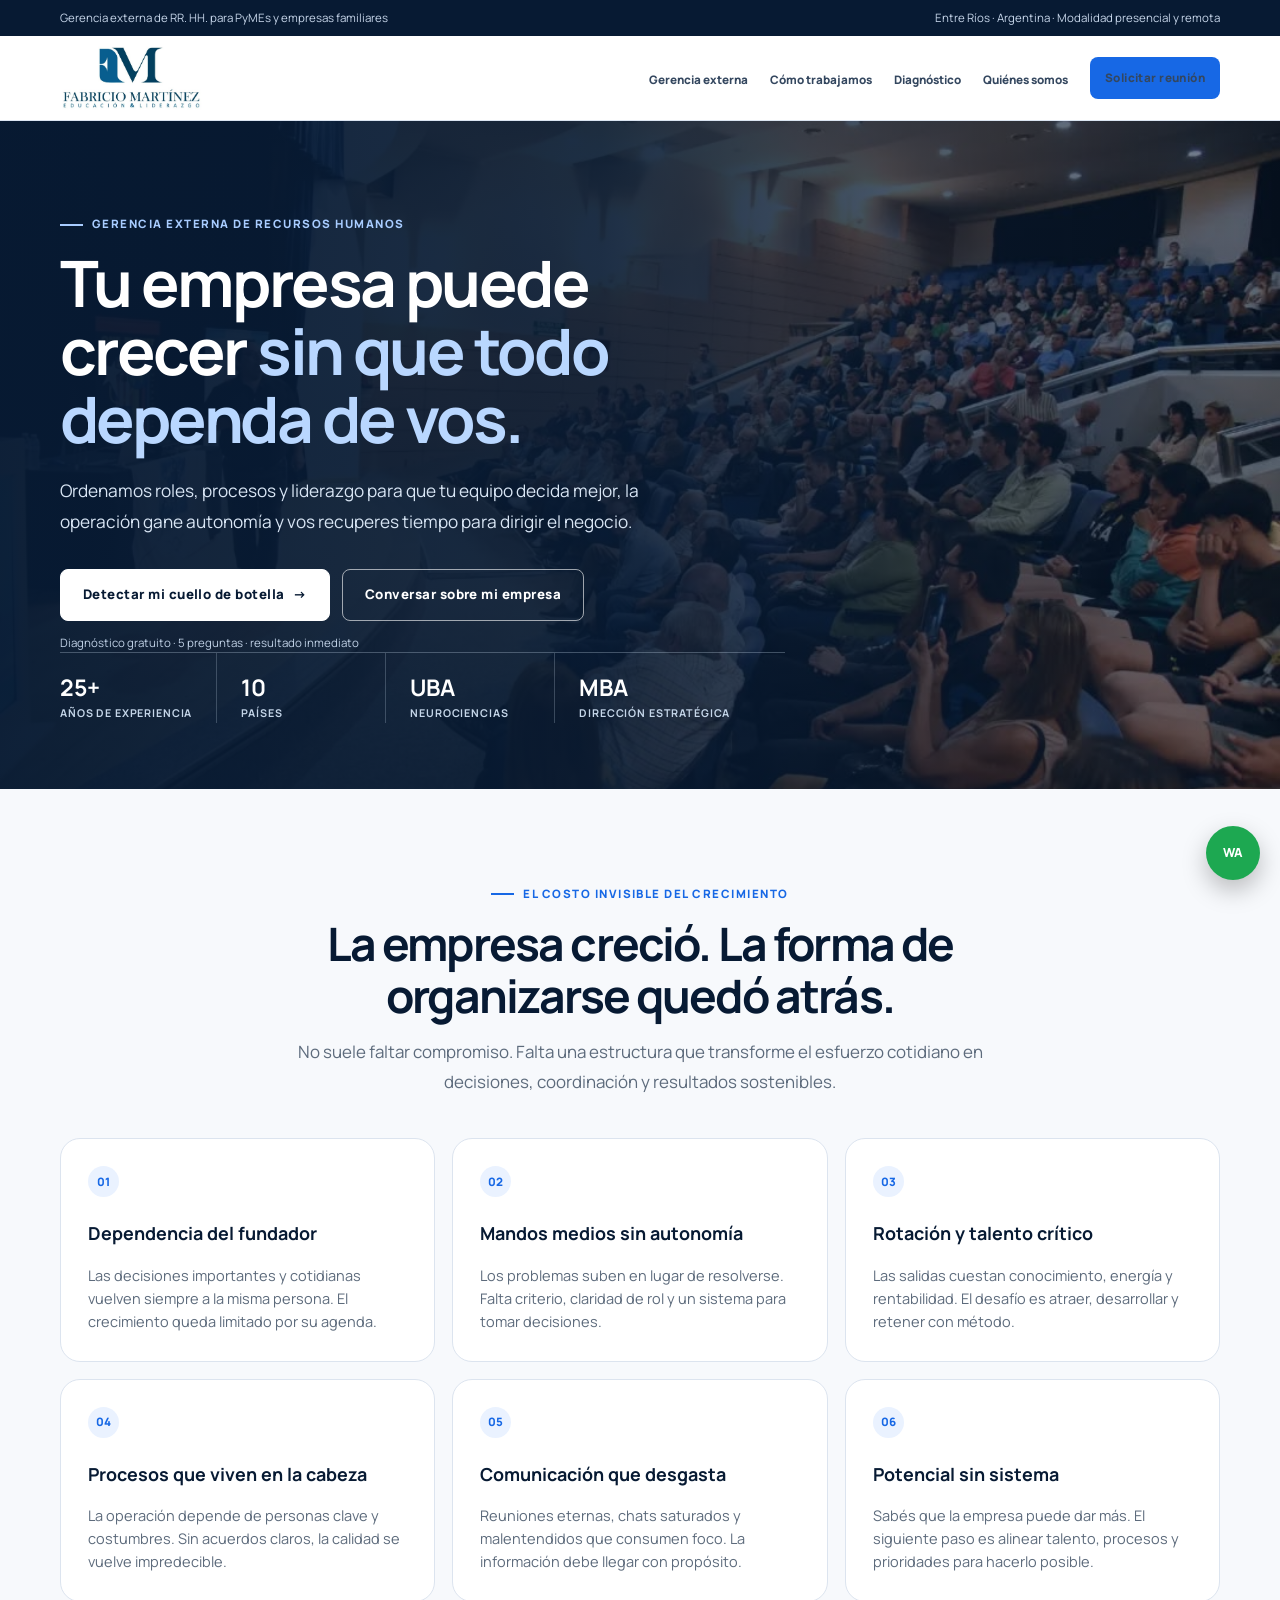
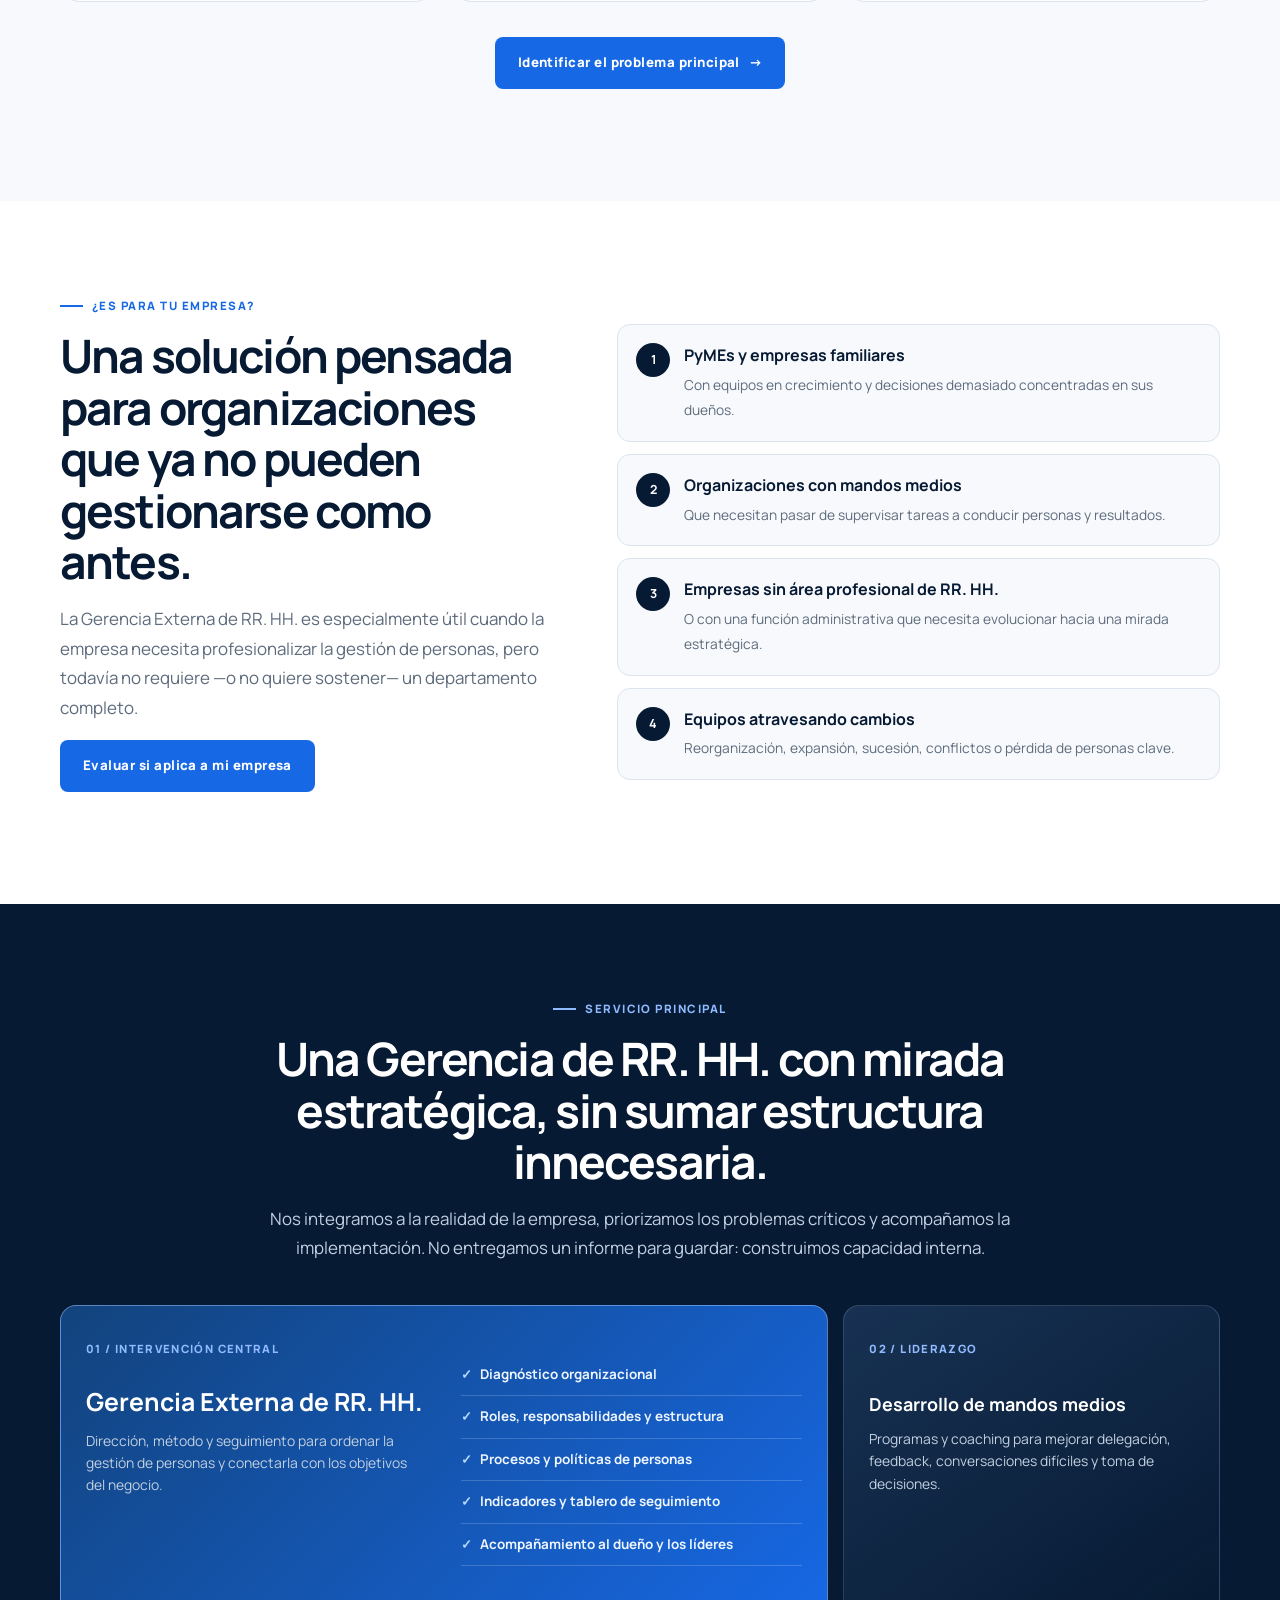
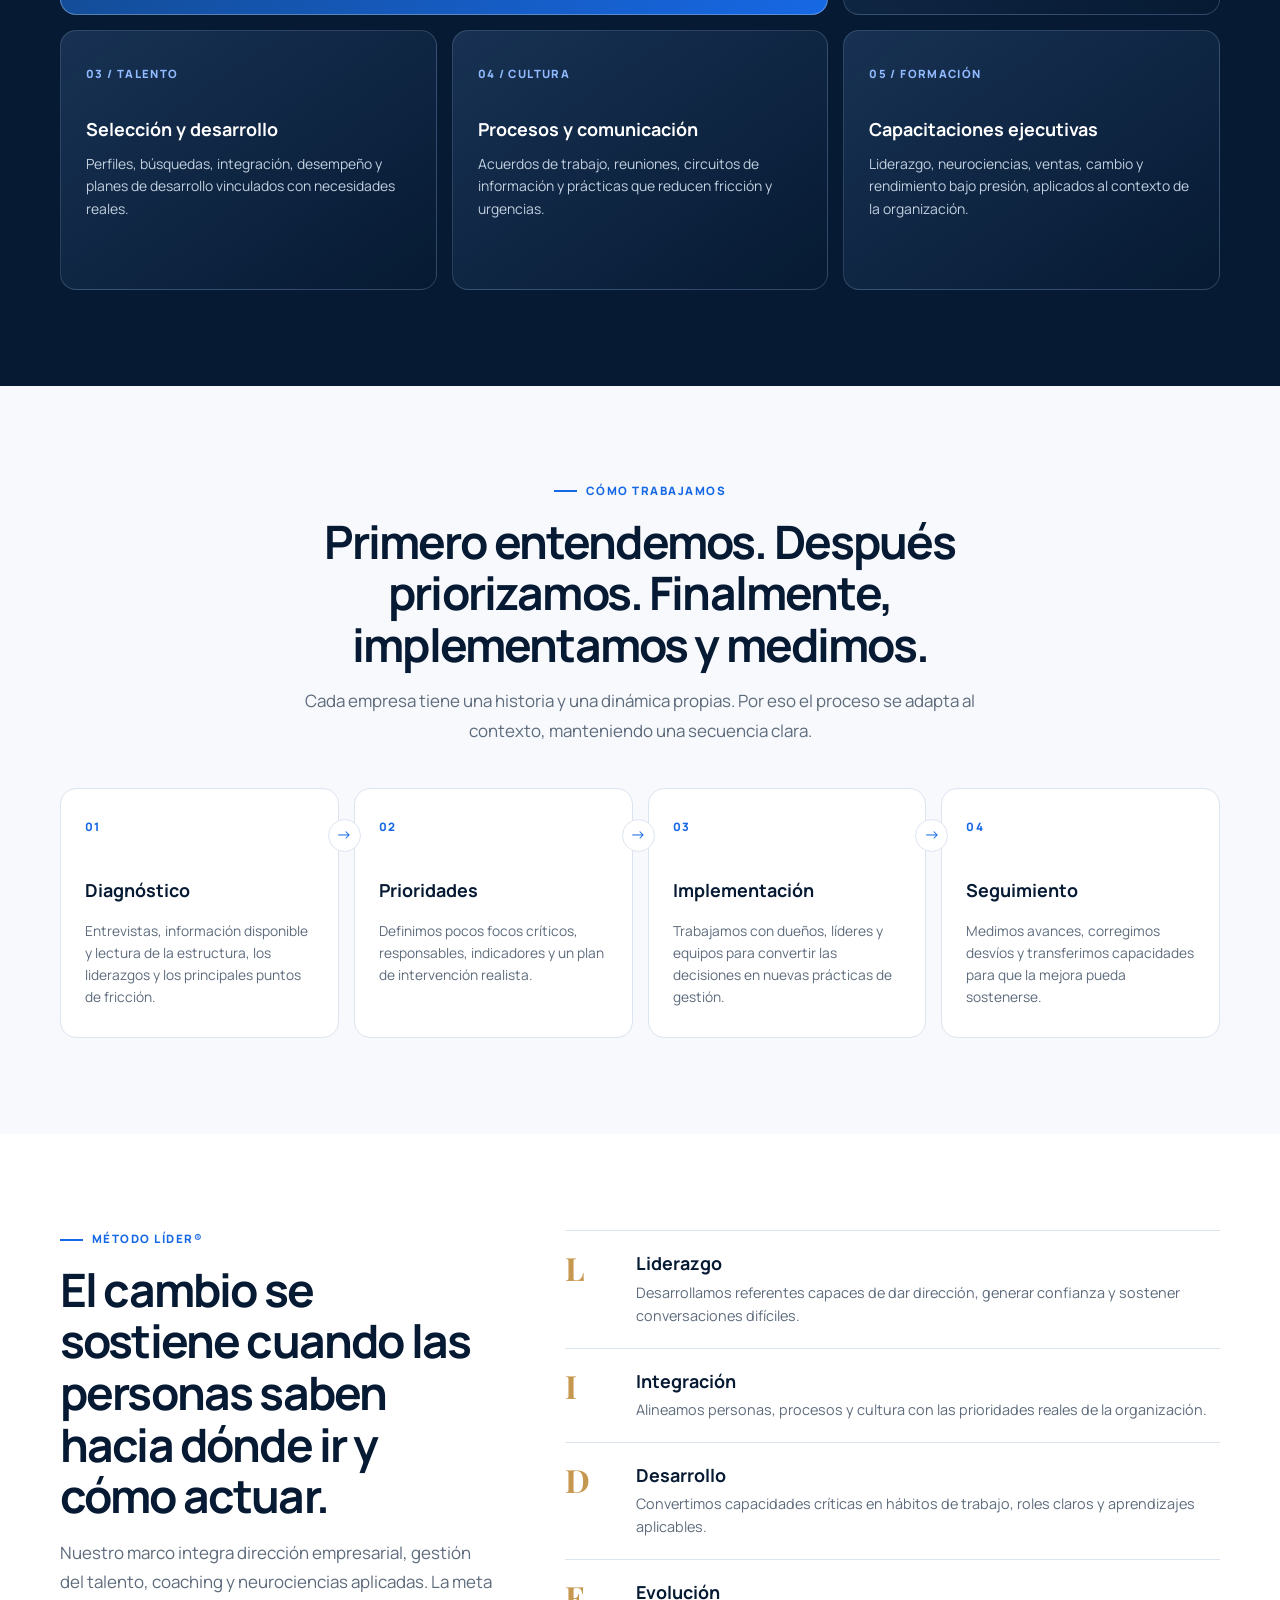
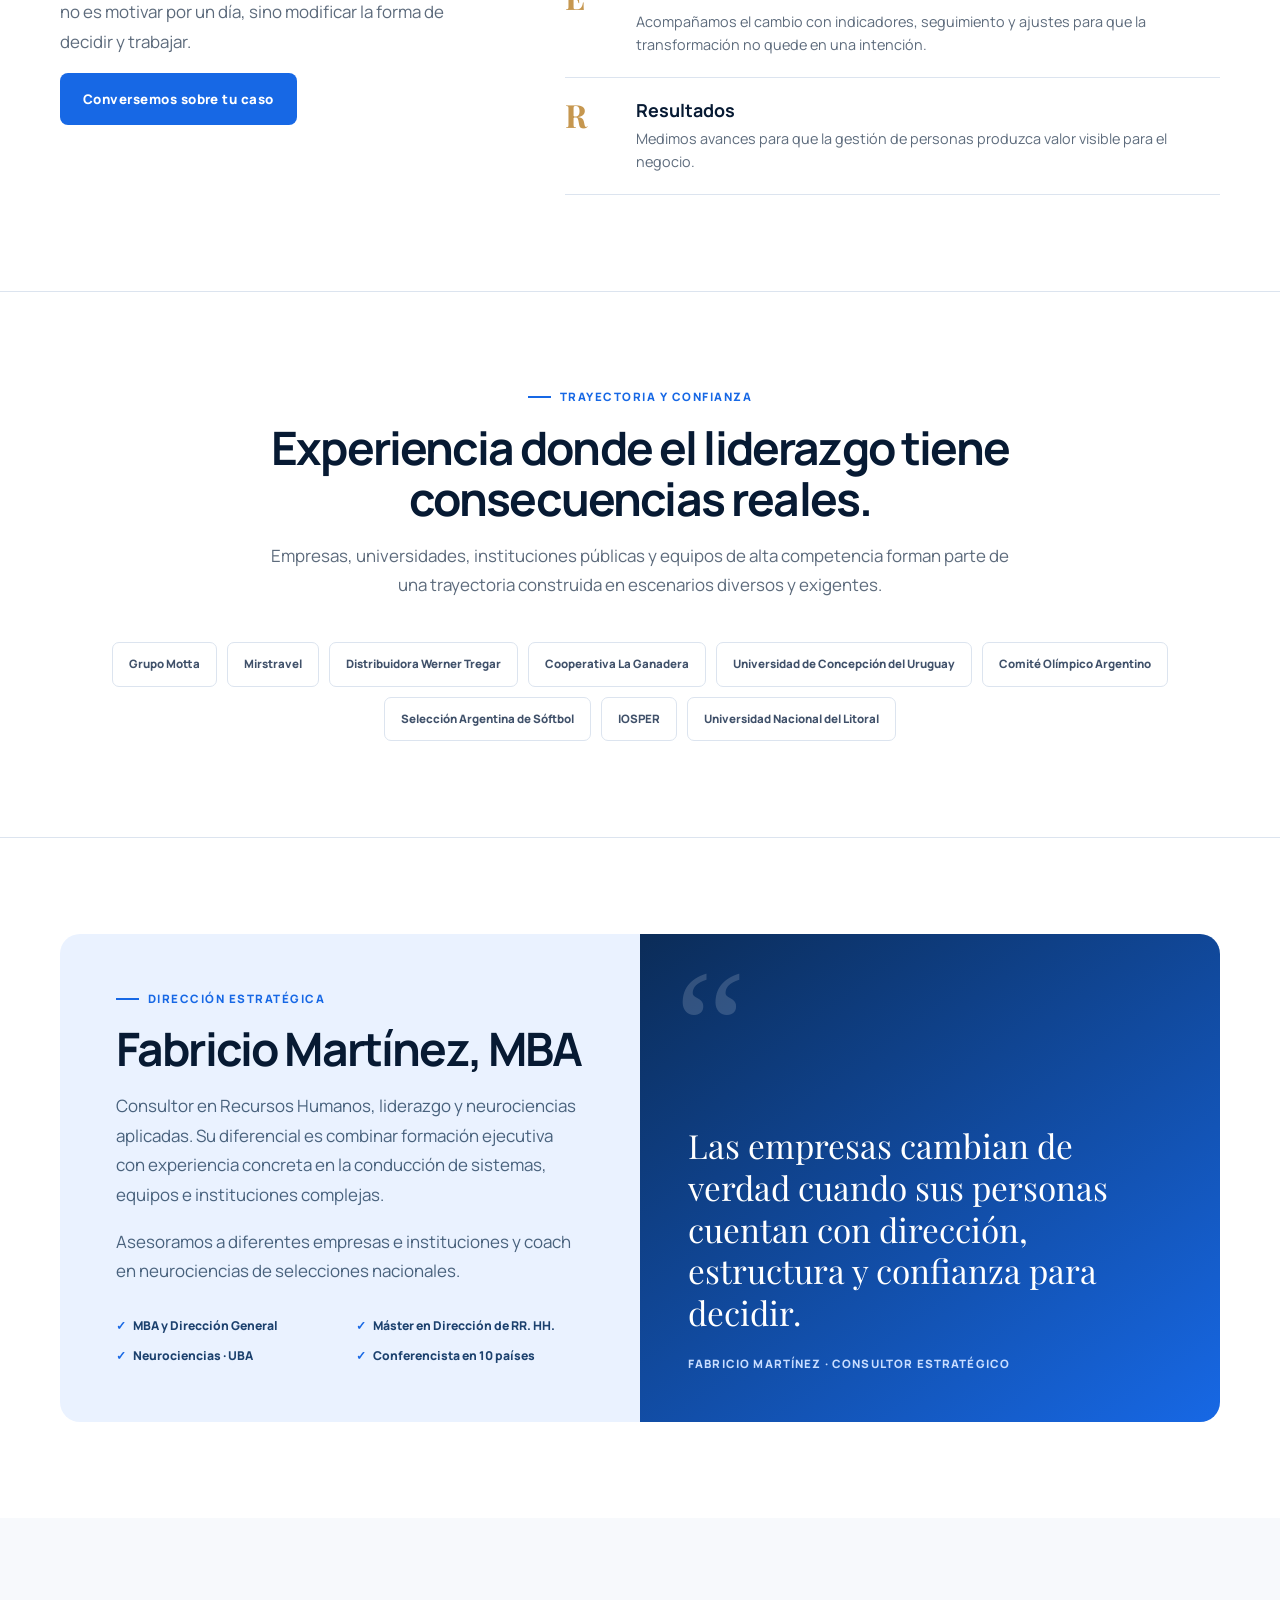
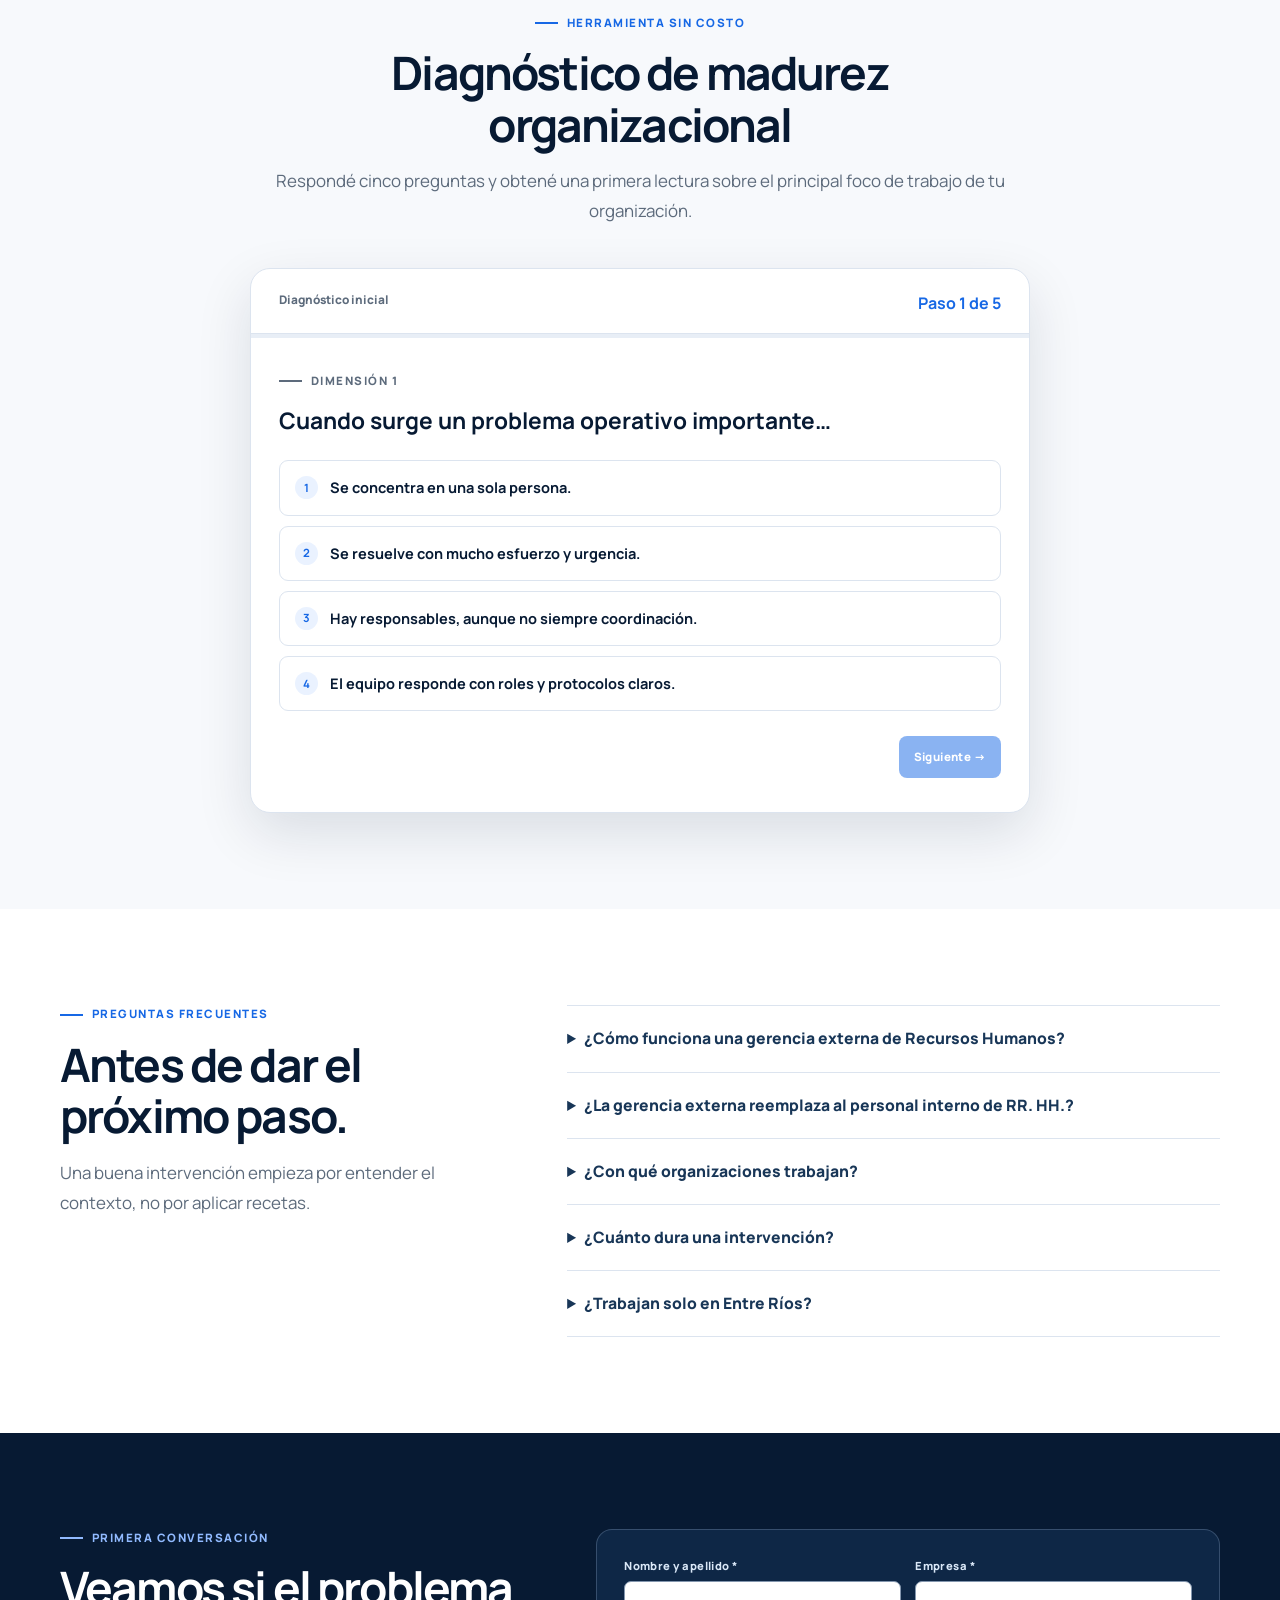
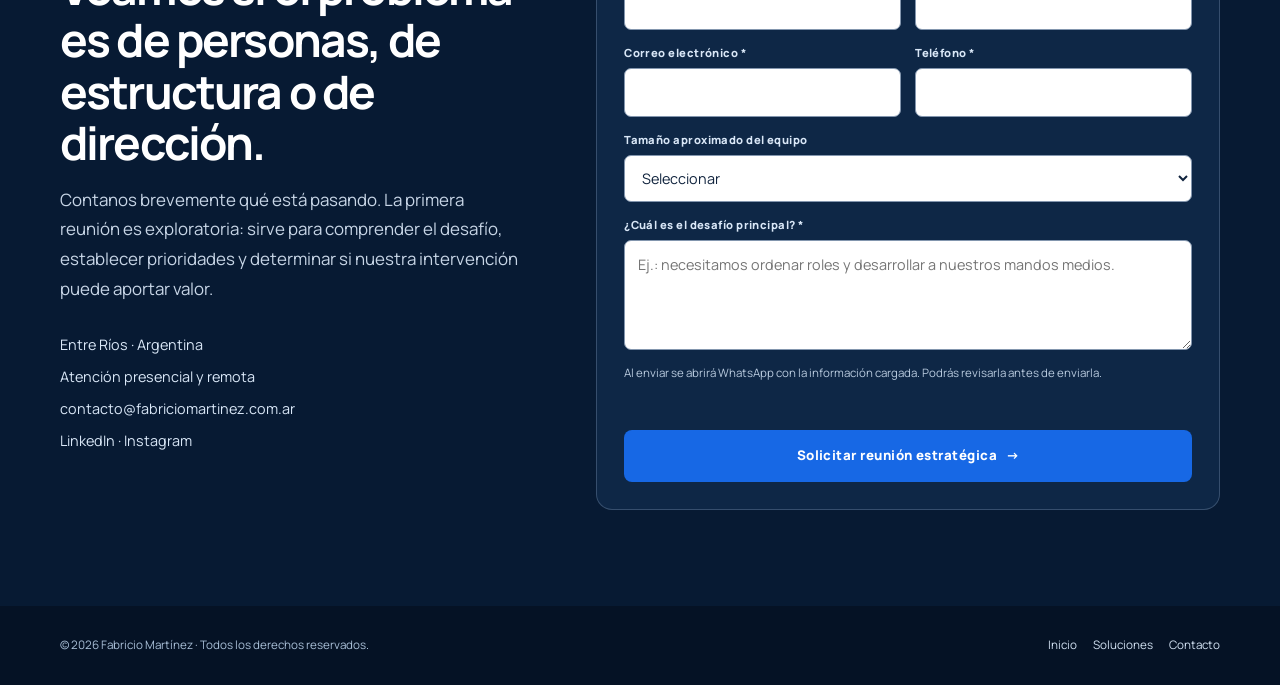
==== commit b15afe7b: "Update index.html" ====
--- a/index.html
+++ b/index.html
@@ -358,7 +358,7 @@
 
     <section class="section" id="fabricio" aria-labelledby="profile-title">
       <div class="wrap profile">
-        <div class="profile-body"><p class="eyebrow">Dirección estratégica</p><h2 id="profile-title">Fabricio Martínez, MBA</h2><p class="lead">Consultor en Recursos Humanos, liderazgo y neurociencias aplicadas. Su diferencial es combinar formación ejecutiva con experiencia concreta en la conducción de sistemas, equipos e instituciones complejas.</p><p class="lead">Actualmente supervisa 254 escuelas secundarias y 22 Centros de Educación Física en Entre Ríos, es profesor titular de Neurociencias en la UCU y coach en neurociencias de selecciones nacionales.</p><ul class="profile-points"><li>MBA y Dirección General</li><li>Máster en Dirección de RR. HH.</li><li>Neurociencias · UBA</li><li>Conferencista en 10 países</li></ul></div>
+        <div class="profile-body"><p class="eyebrow">Dirección estratégica</p><h2 id="profile-title">Fabricio Martínez, MBA</h2><p class="lead">Consultor en Recursos Humanos, liderazgo y neurociencias aplicadas. Su diferencial es combinar formación ejecutiva con experiencia concreta en la conducción de sistemas, equipos e instituciones complejas.</p><p class="lead">Asesoramos a diferentes empresas e instituciones y coach en neurociencias de selecciones nacionales.</p><ul class="profile-points"><li>MBA y Dirección General</li><li>Máster en Dirección de RR. HH.</li><li>Neurociencias · UBA</li><li>Conferencista en 10 países</li></ul></div>
         <div class="profile-quote"><p>Las empresas cambian de verdad cuando sus personas cuentan con dirección, estructura y confianza para decidir.</p><span>Fabricio Martínez · Consultor estratégico</span></div>
       </div>
     </section>
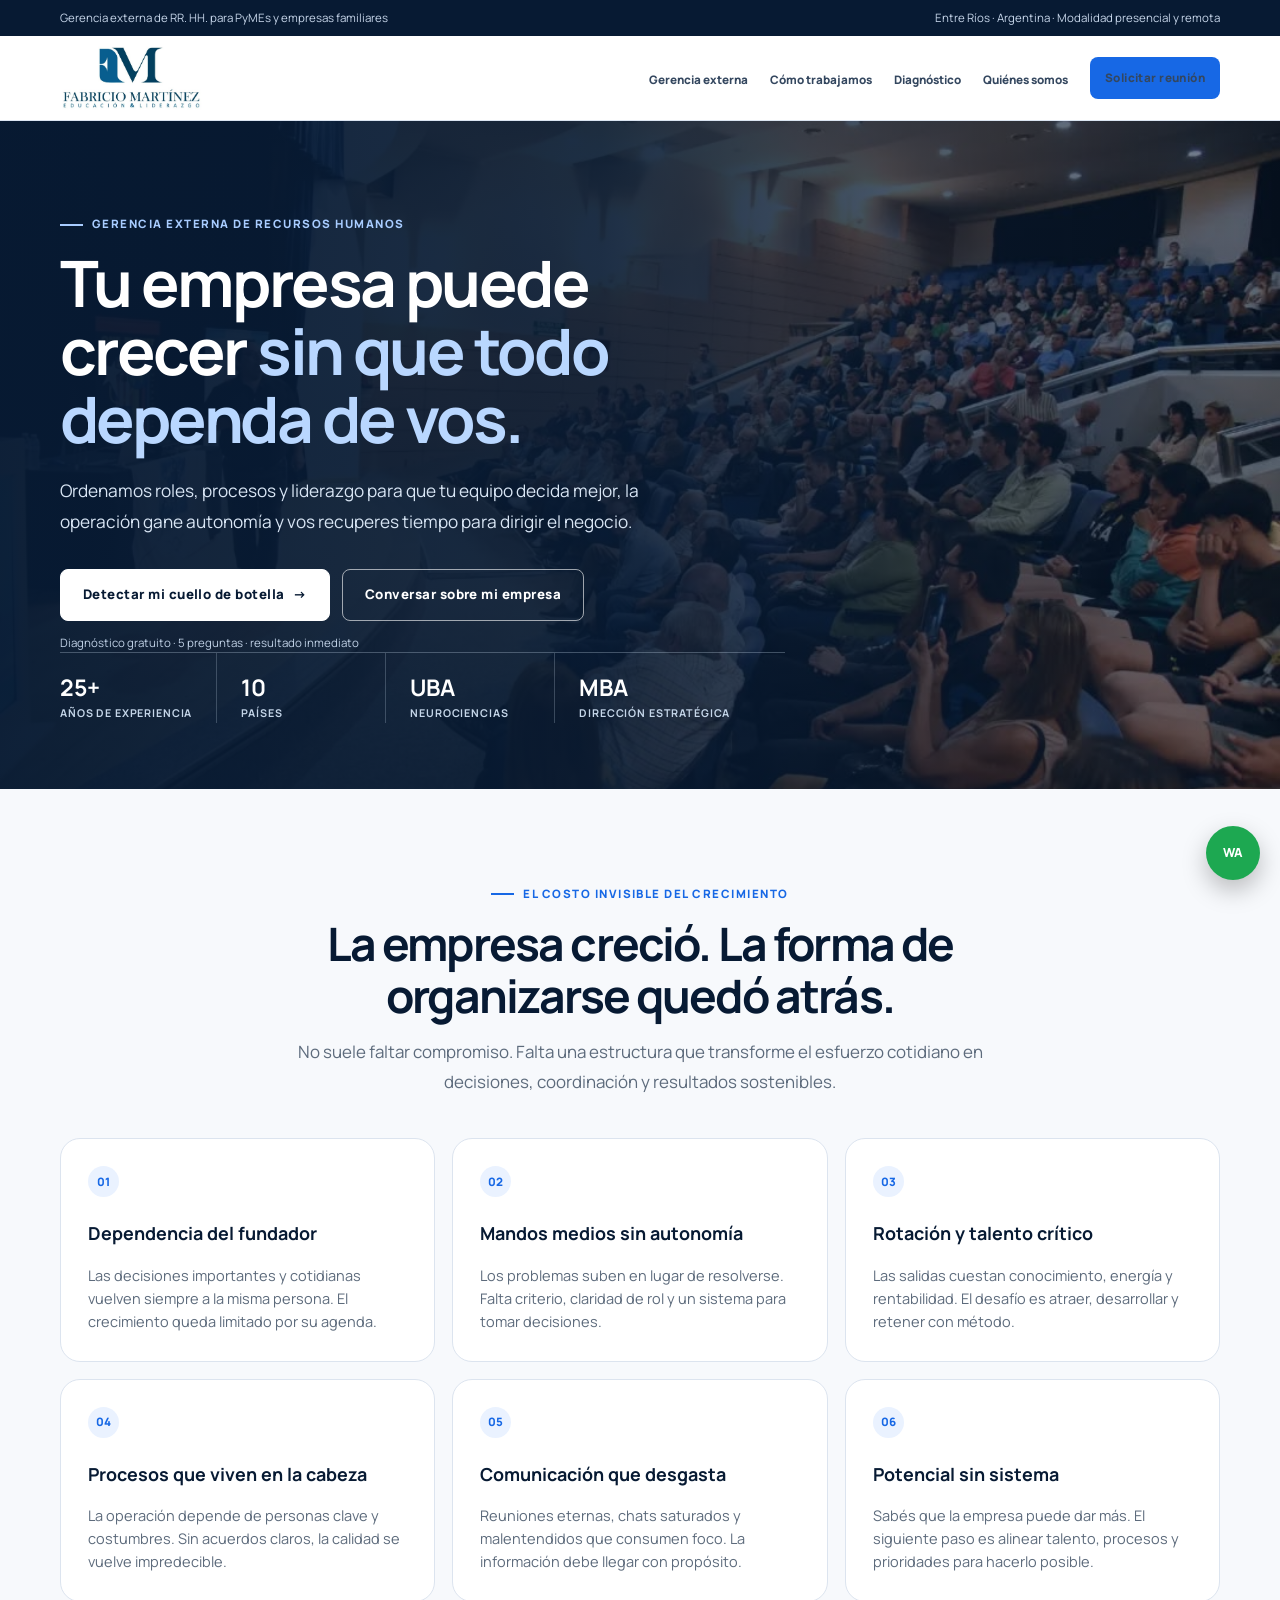
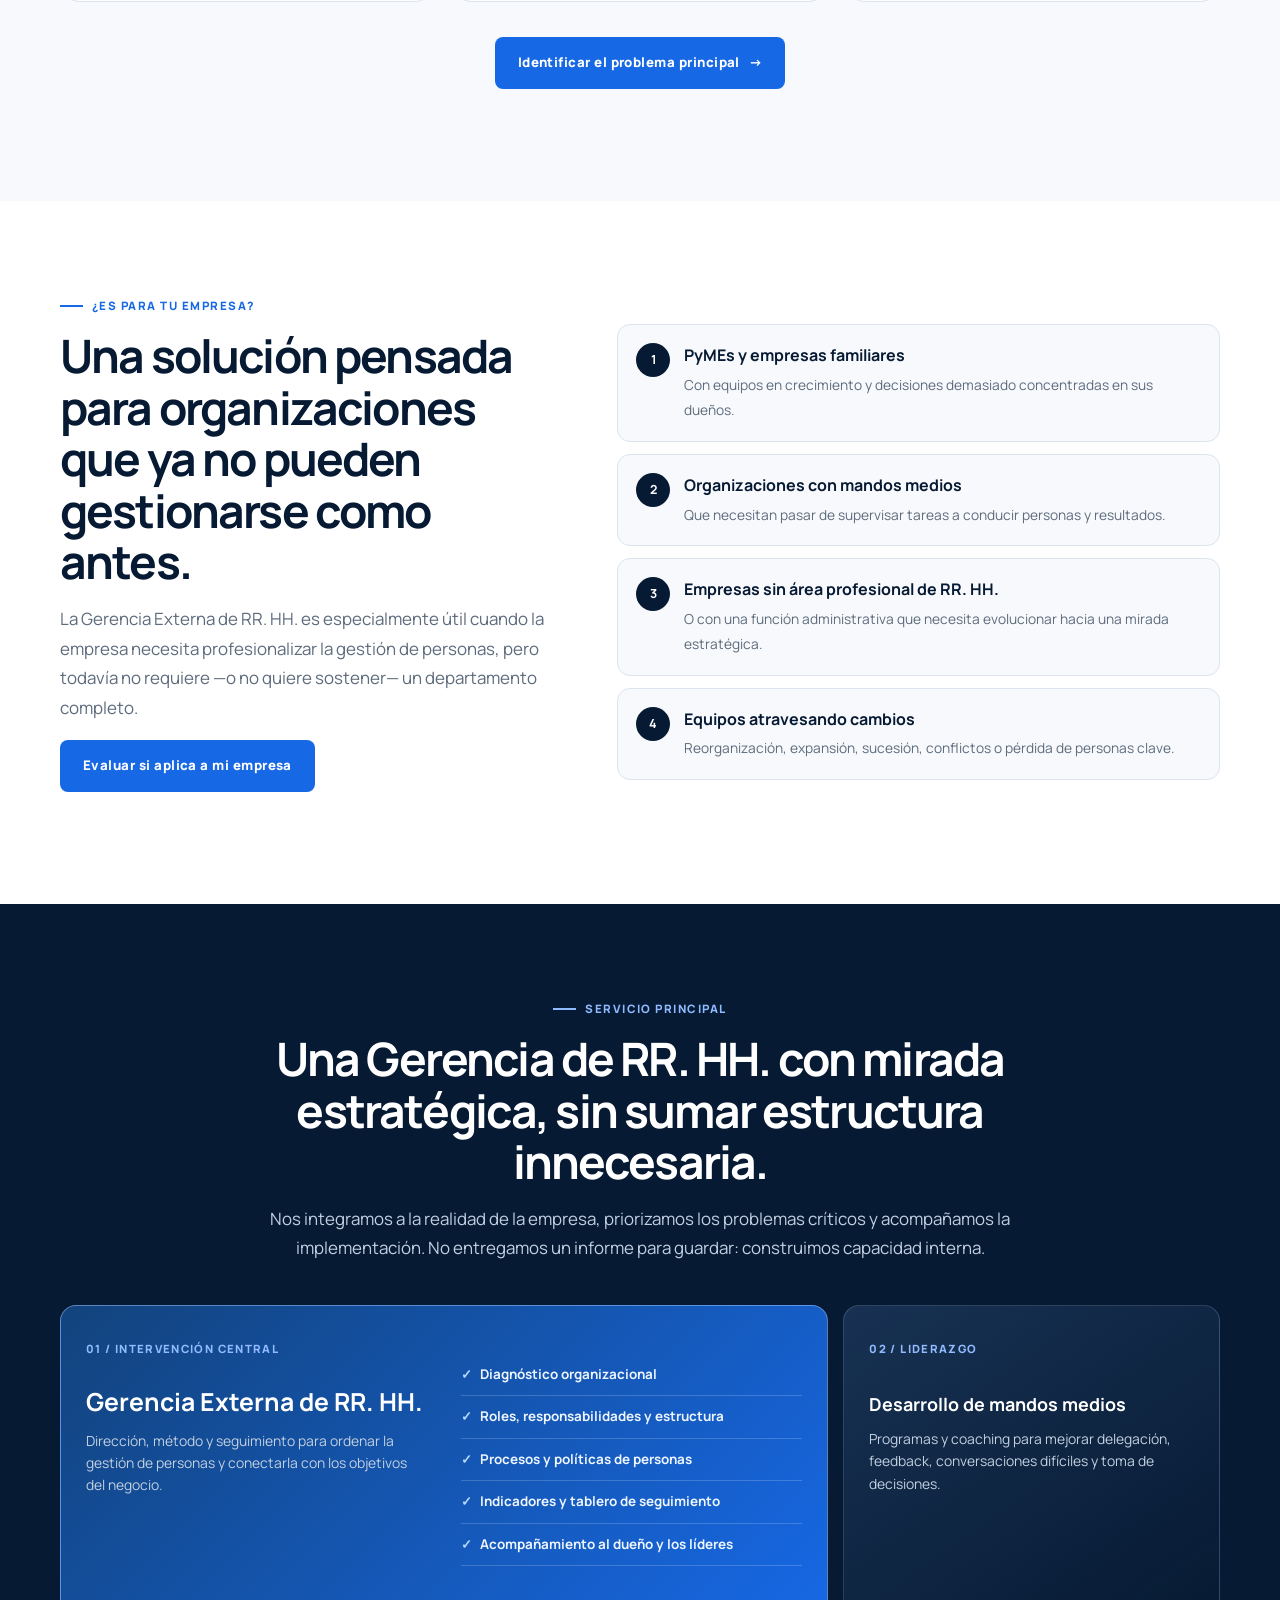
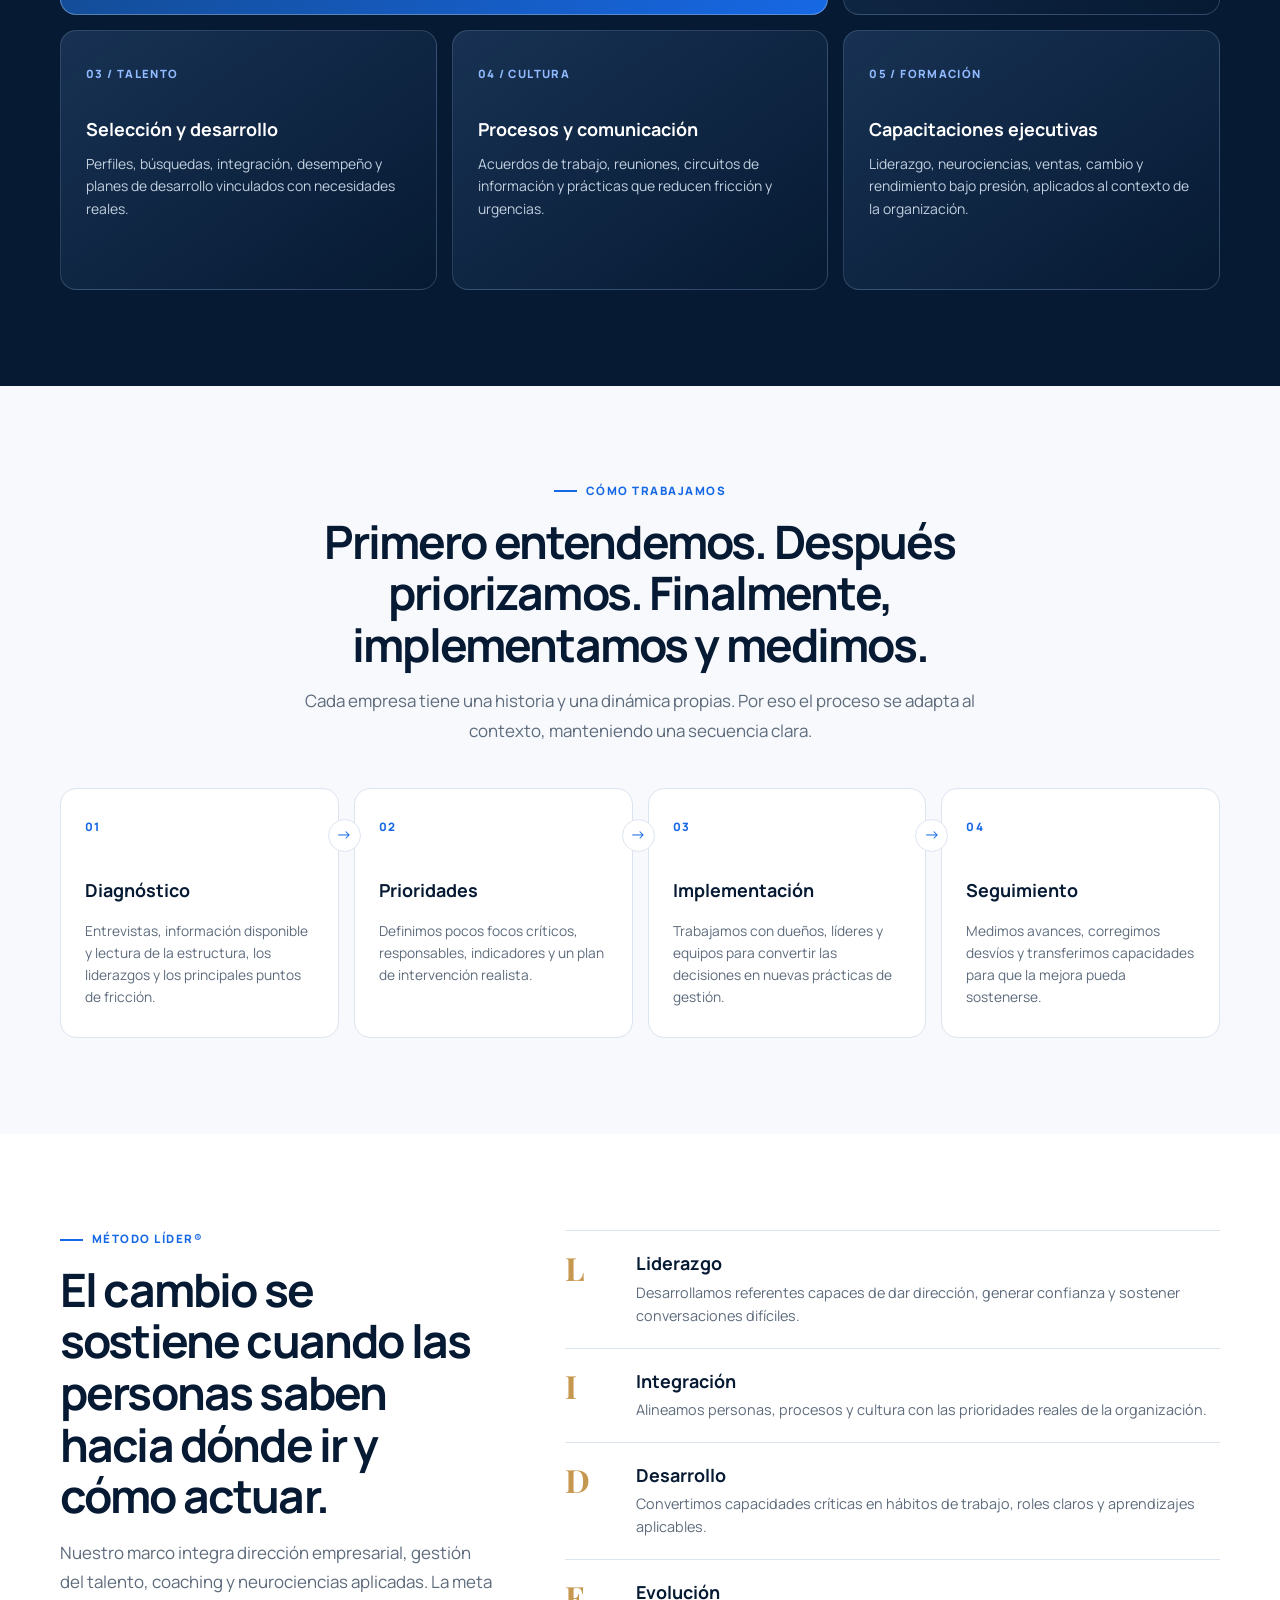
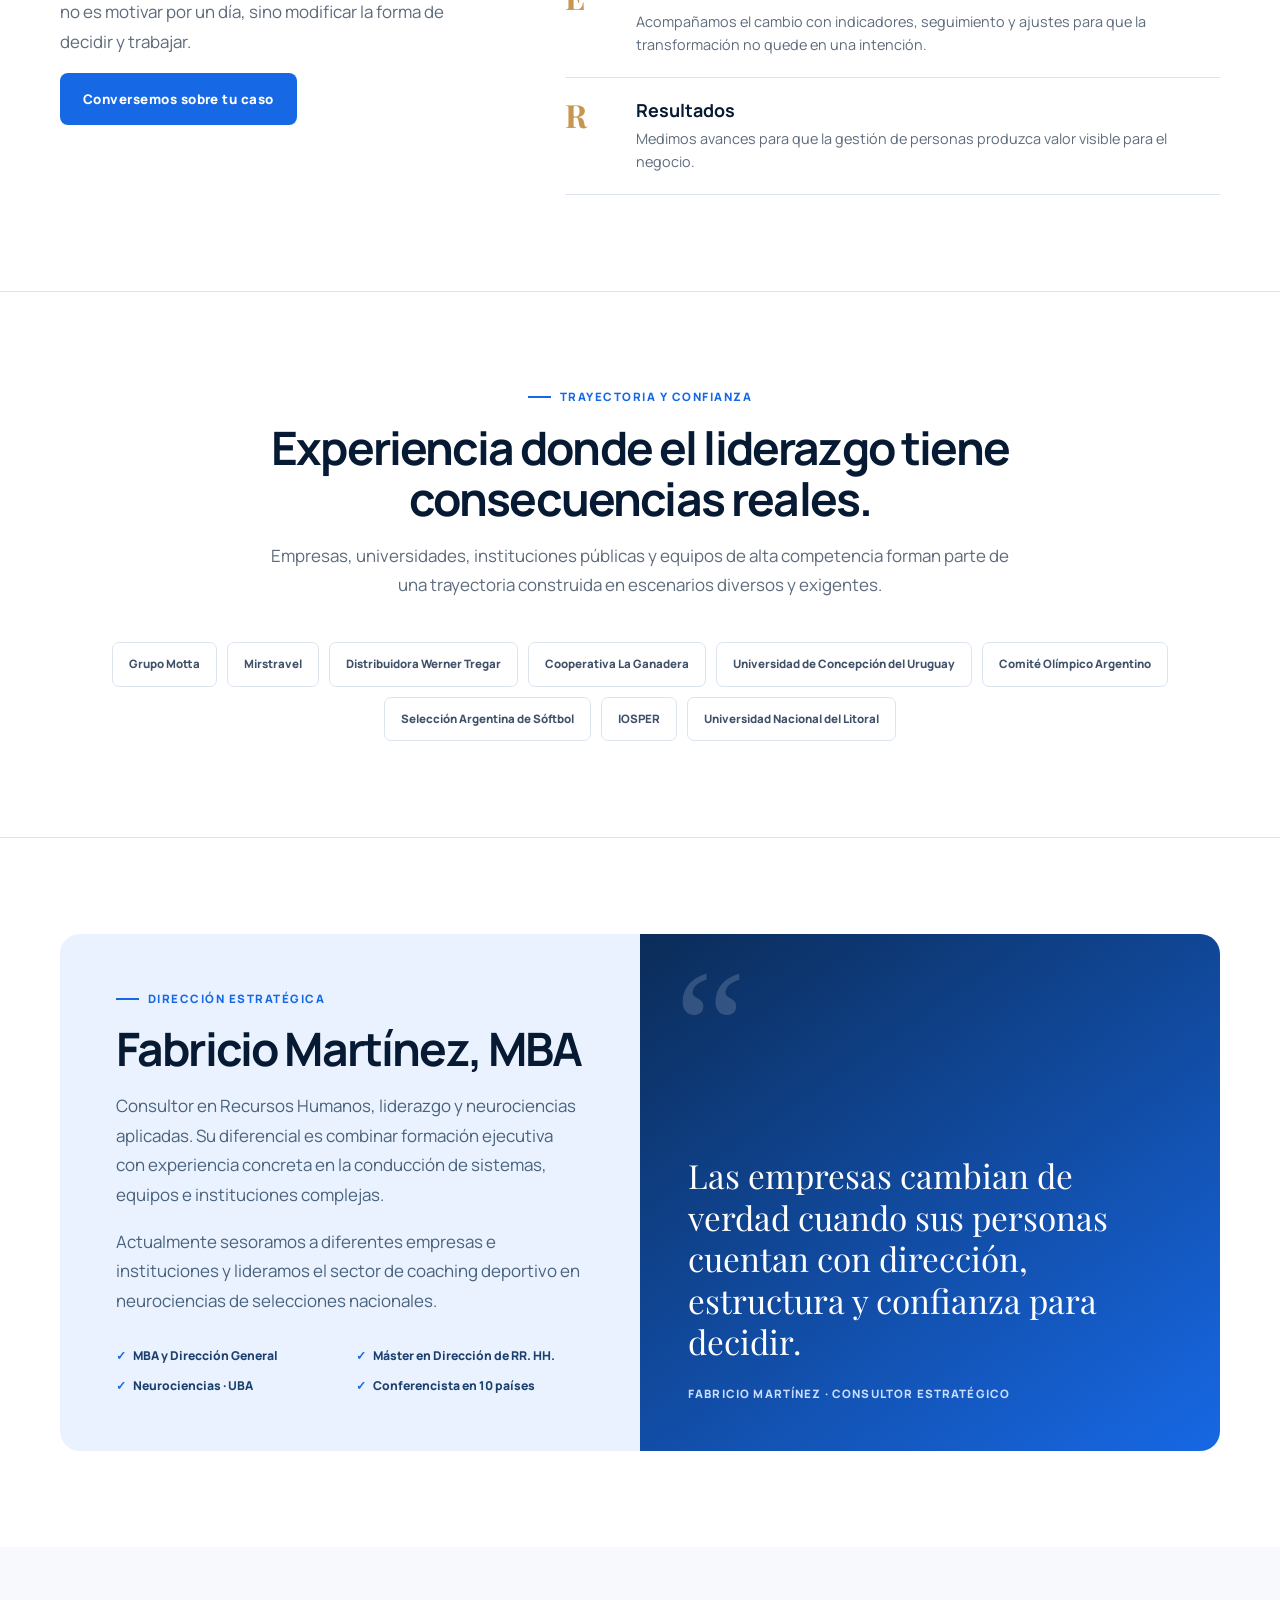
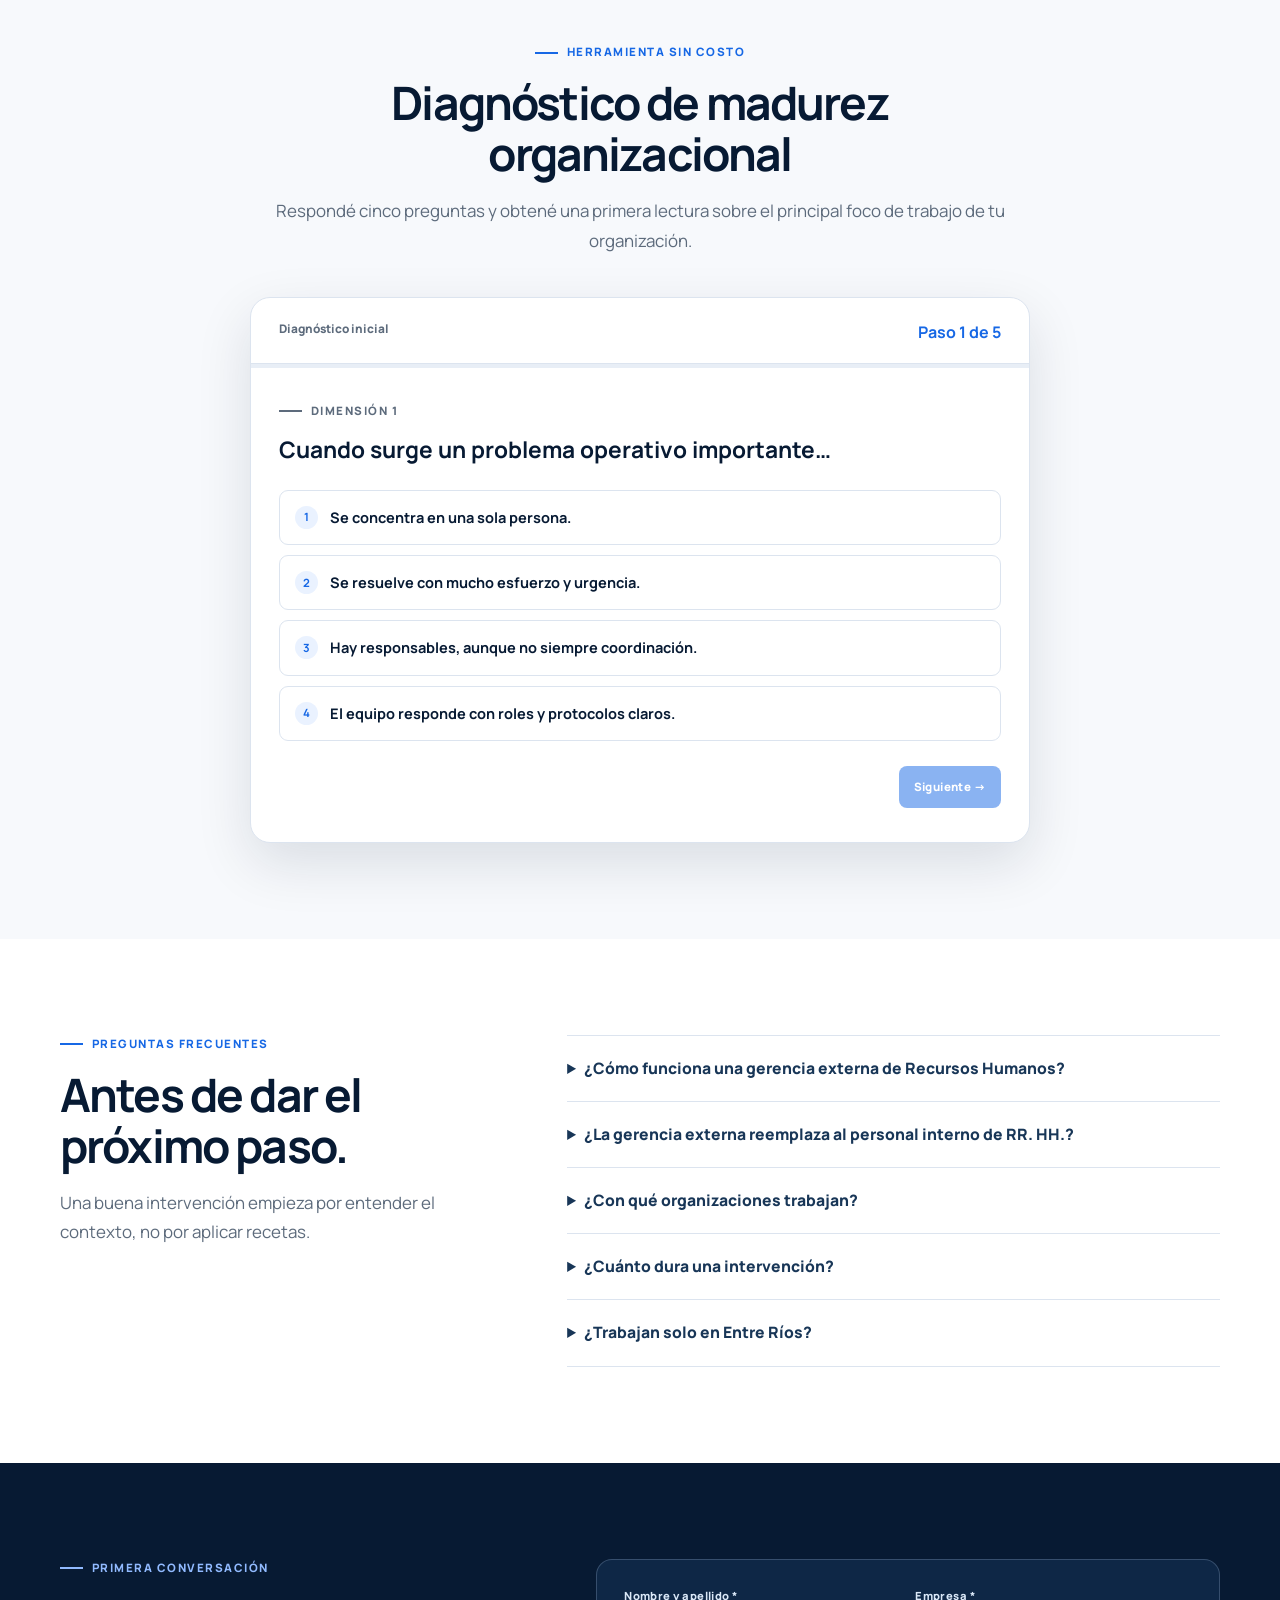
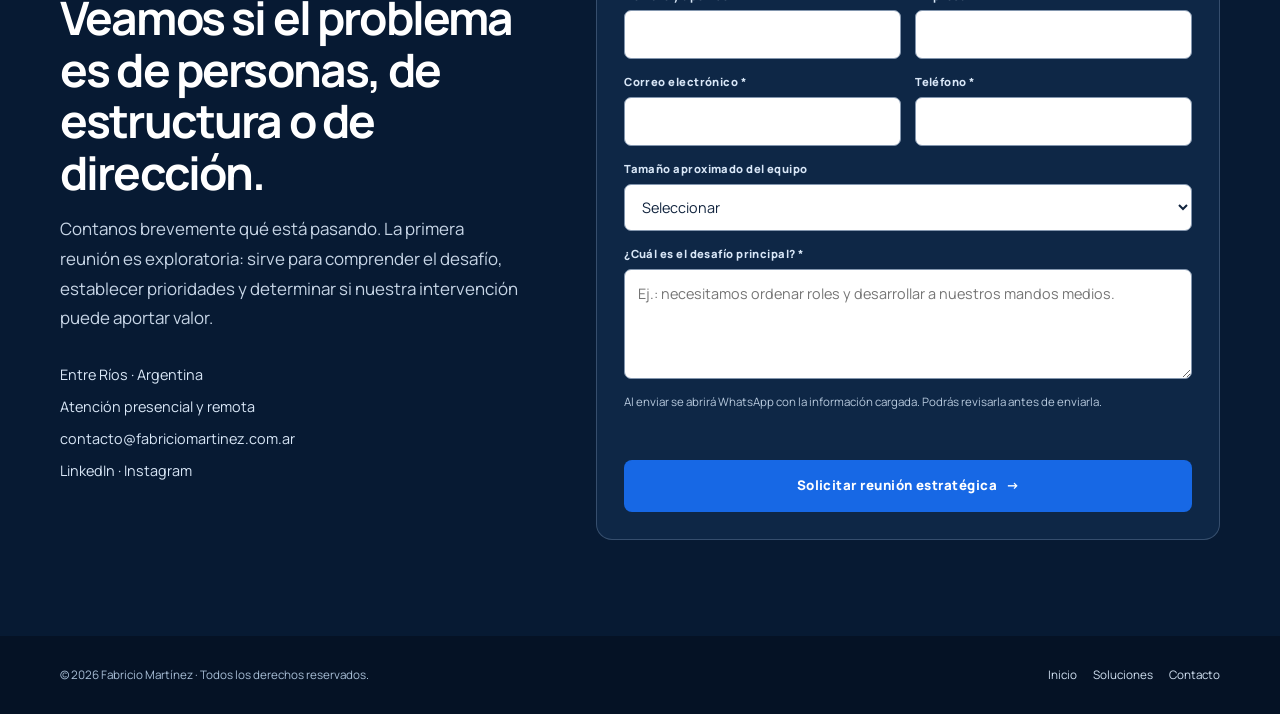
==== commit 74664fa7: "Update index.html" ====
--- a/index.html
+++ b/index.html
@@ -358,7 +358,7 @@
 
     <section class="section" id="fabricio" aria-labelledby="profile-title">
       <div class="wrap profile">
-        <div class="profile-body"><p class="eyebrow">Dirección estratégica</p><h2 id="profile-title">Fabricio Martínez, MBA</h2><p class="lead">Consultor en Recursos Humanos, liderazgo y neurociencias aplicadas. Su diferencial es combinar formación ejecutiva con experiencia concreta en la conducción de sistemas, equipos e instituciones complejas.</p><p class="lead">Asesoramos a diferentes empresas e instituciones y coach en neurociencias de selecciones nacionales.</p><ul class="profile-points"><li>MBA y Dirección General</li><li>Máster en Dirección de RR. HH.</li><li>Neurociencias · UBA</li><li>Conferencista en 10 países</li></ul></div>
+        <div class="profile-body"><p class="eyebrow">Dirección estratégica</p><h2 id="profile-title">Fabricio Martínez, MBA</h2><p class="lead">Consultor en Recursos Humanos, liderazgo y neurociencias aplicadas. Su diferencial es combinar formación ejecutiva con experiencia concreta en la conducción de sistemas, equipos e instituciones complejas.</p><p class="lead">Actualmente sesoramos a diferentes empresas e instituciones y lideramos el sector de coaching deportivo en neurociencias de selecciones nacionales.</p><ul class="profile-points"><li>MBA y Dirección General</li><li>Máster en Dirección de RR. HH.</li><li>Neurociencias · UBA</li><li>Conferencista en 10 países</li></ul></div>
         <div class="profile-quote"><p>Las empresas cambian de verdad cuando sus personas cuentan con dirección, estructura y confianza para decidir.</p><span>Fabricio Martínez · Consultor estratégico</span></div>
       </div>
     </section>
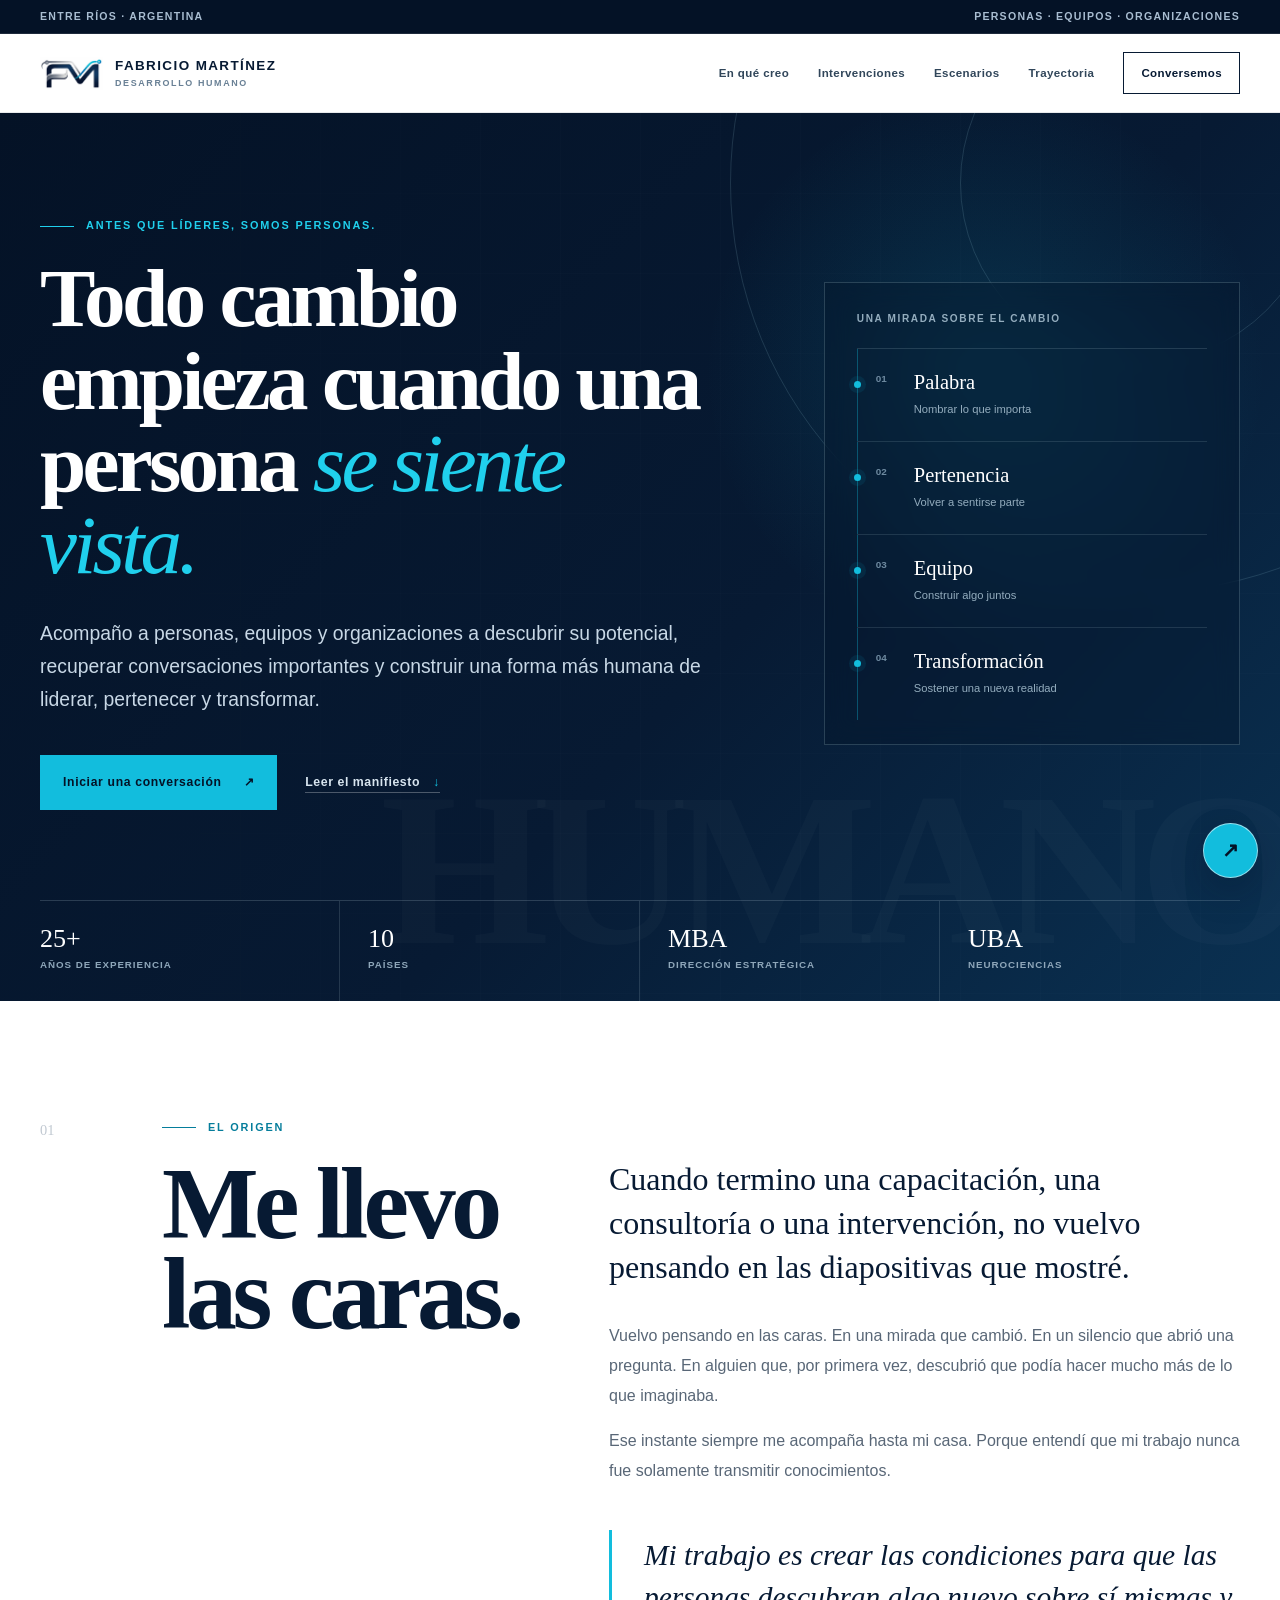
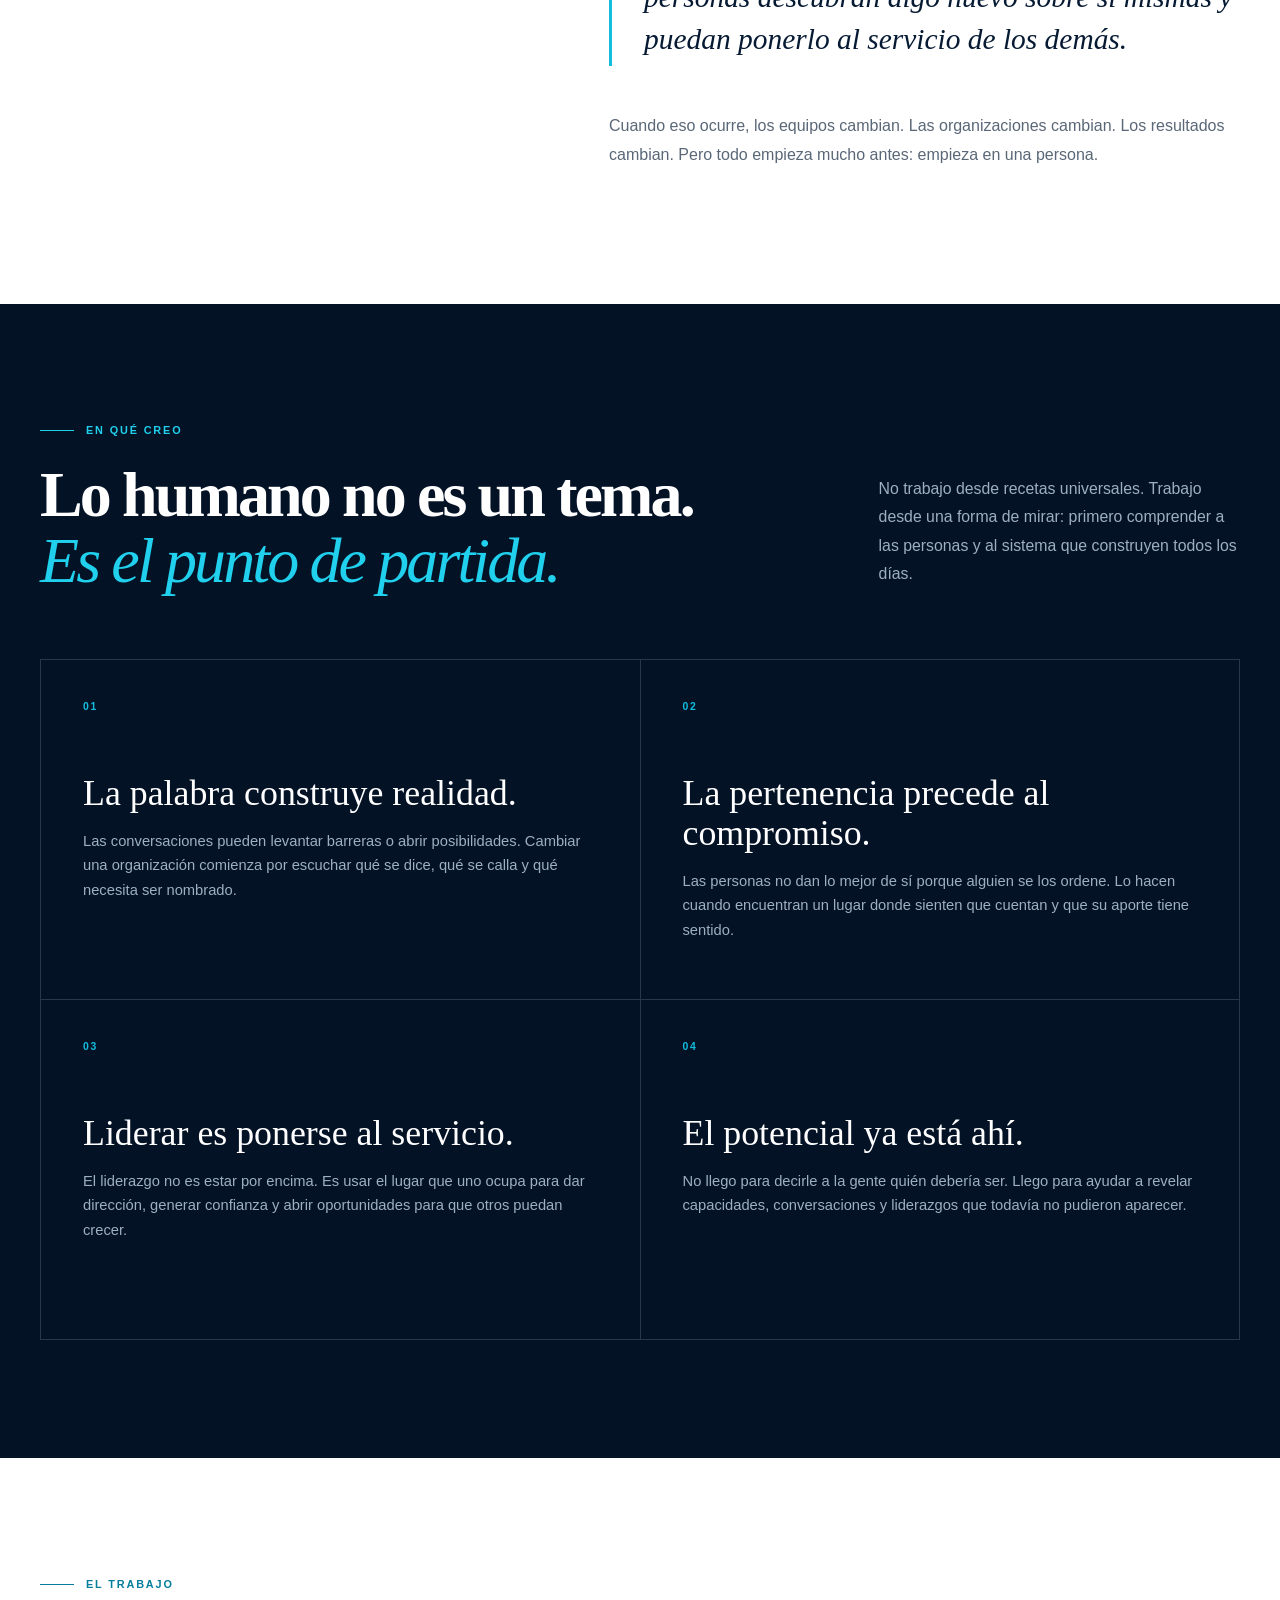
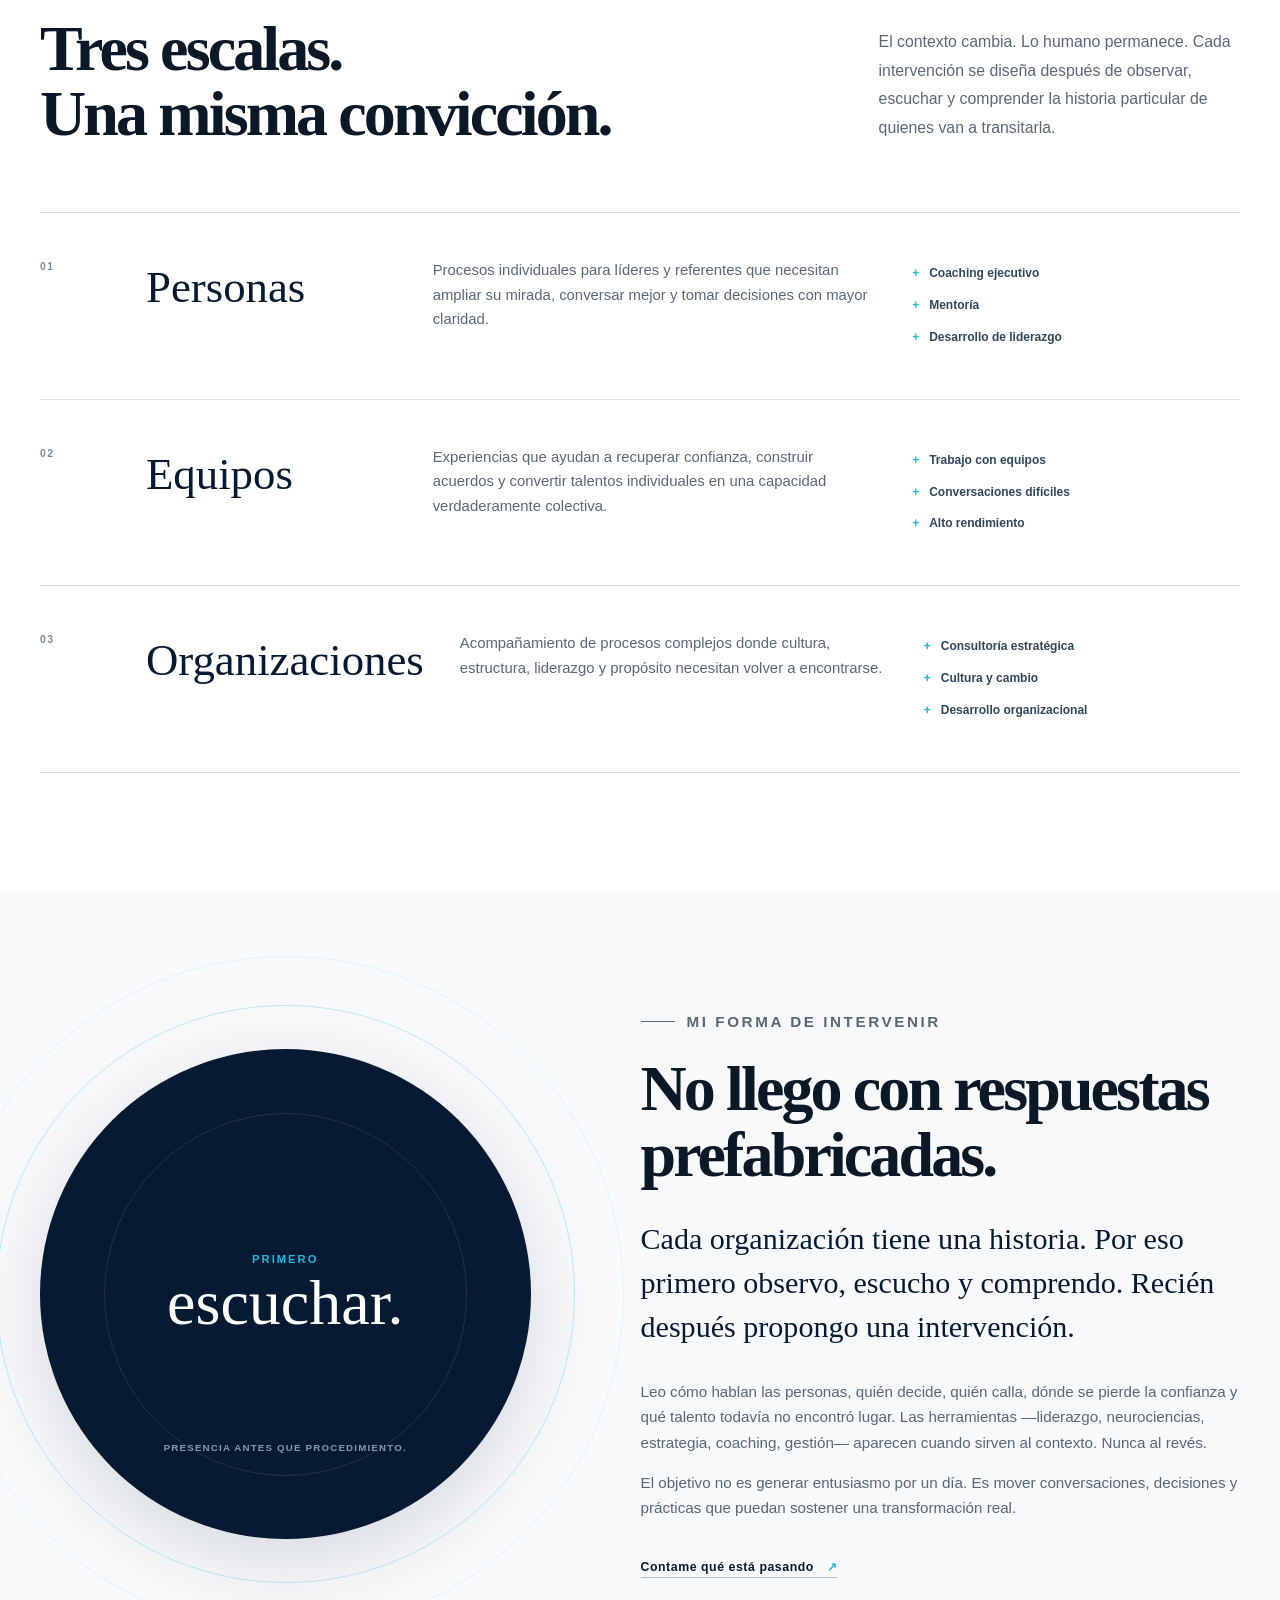
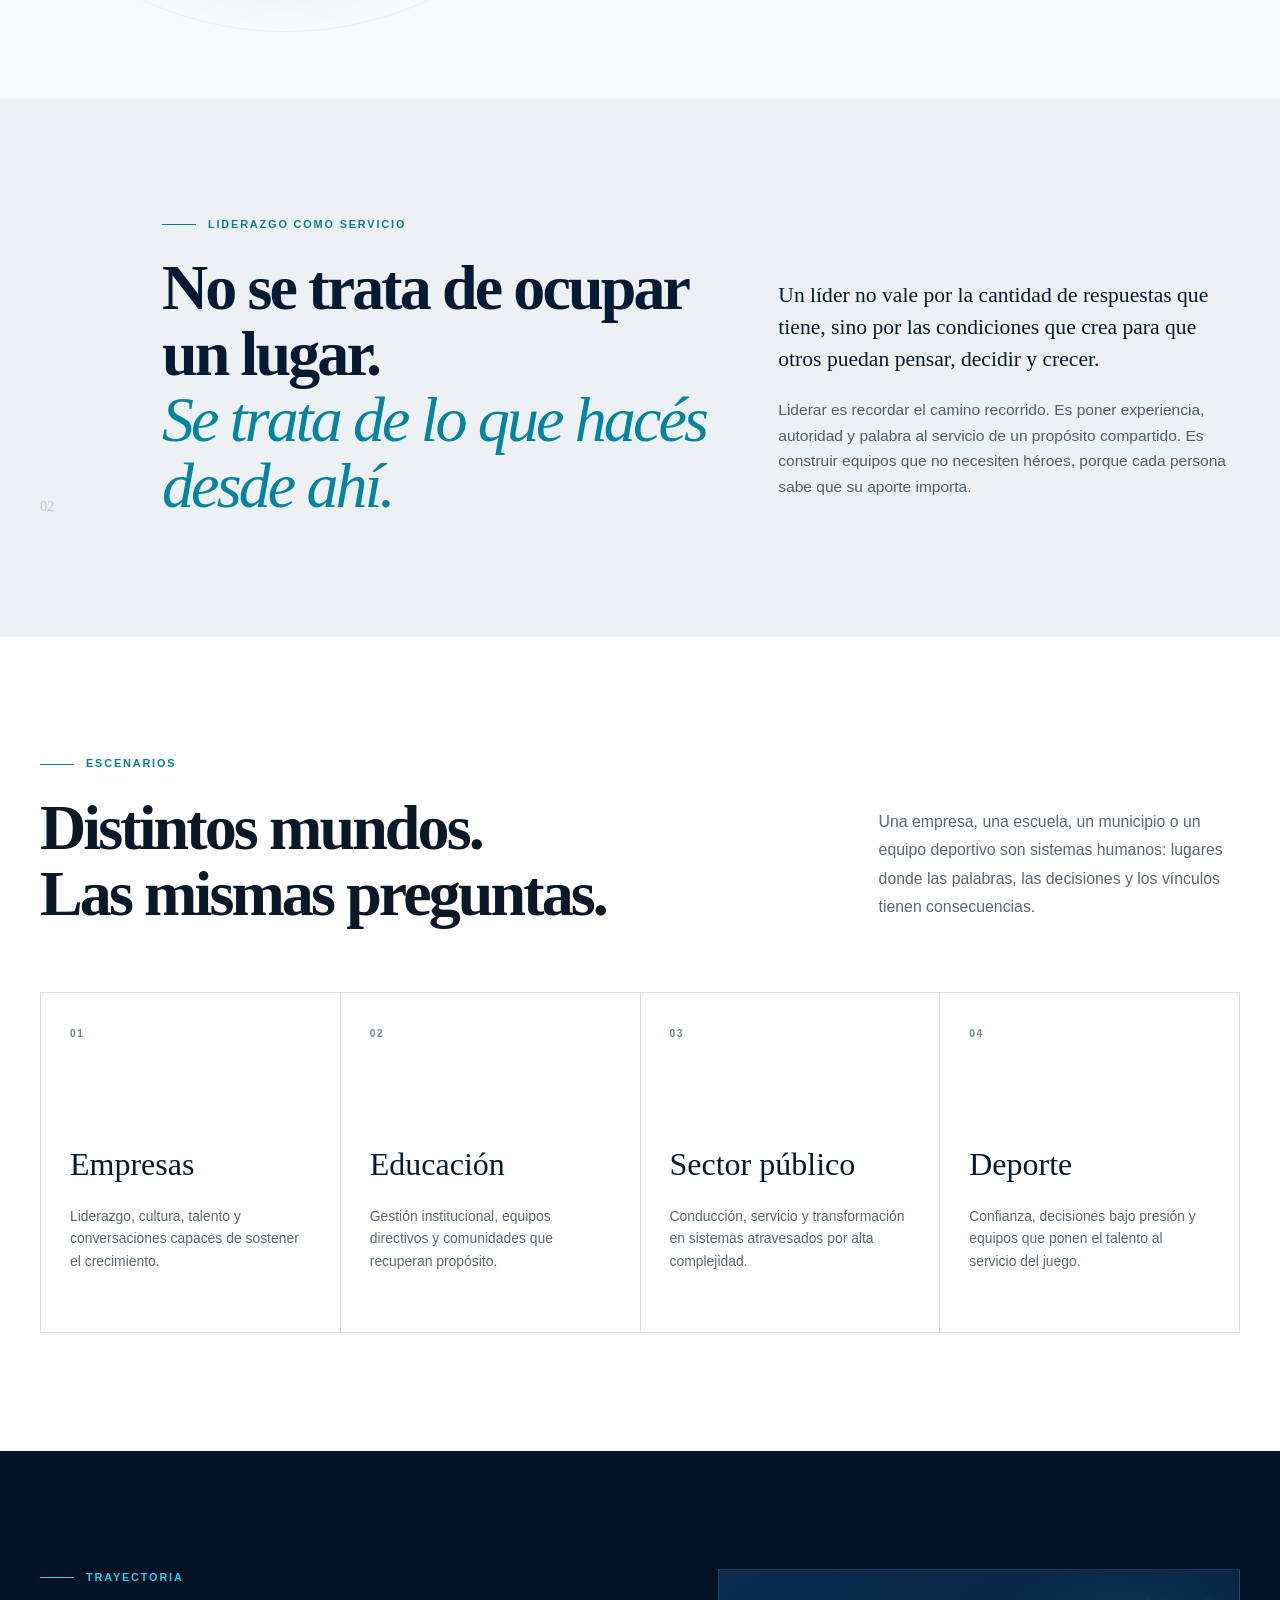
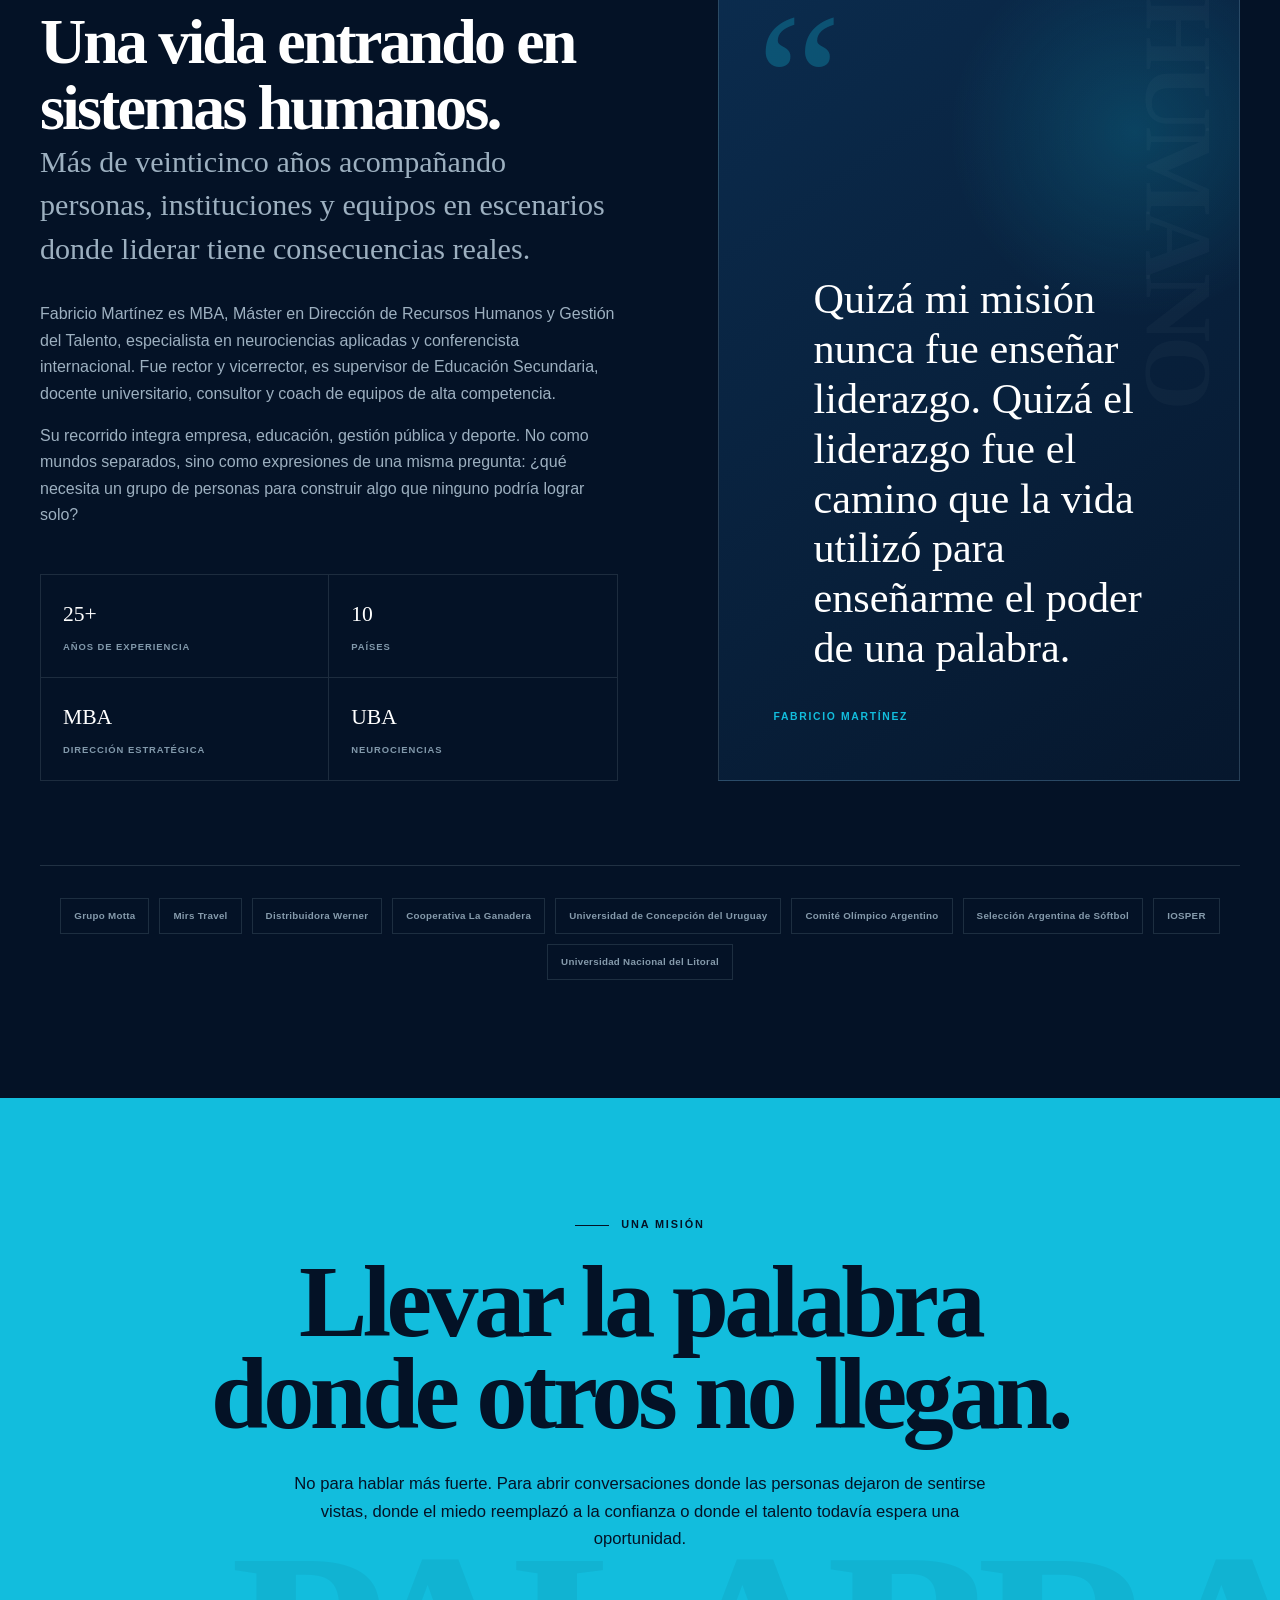
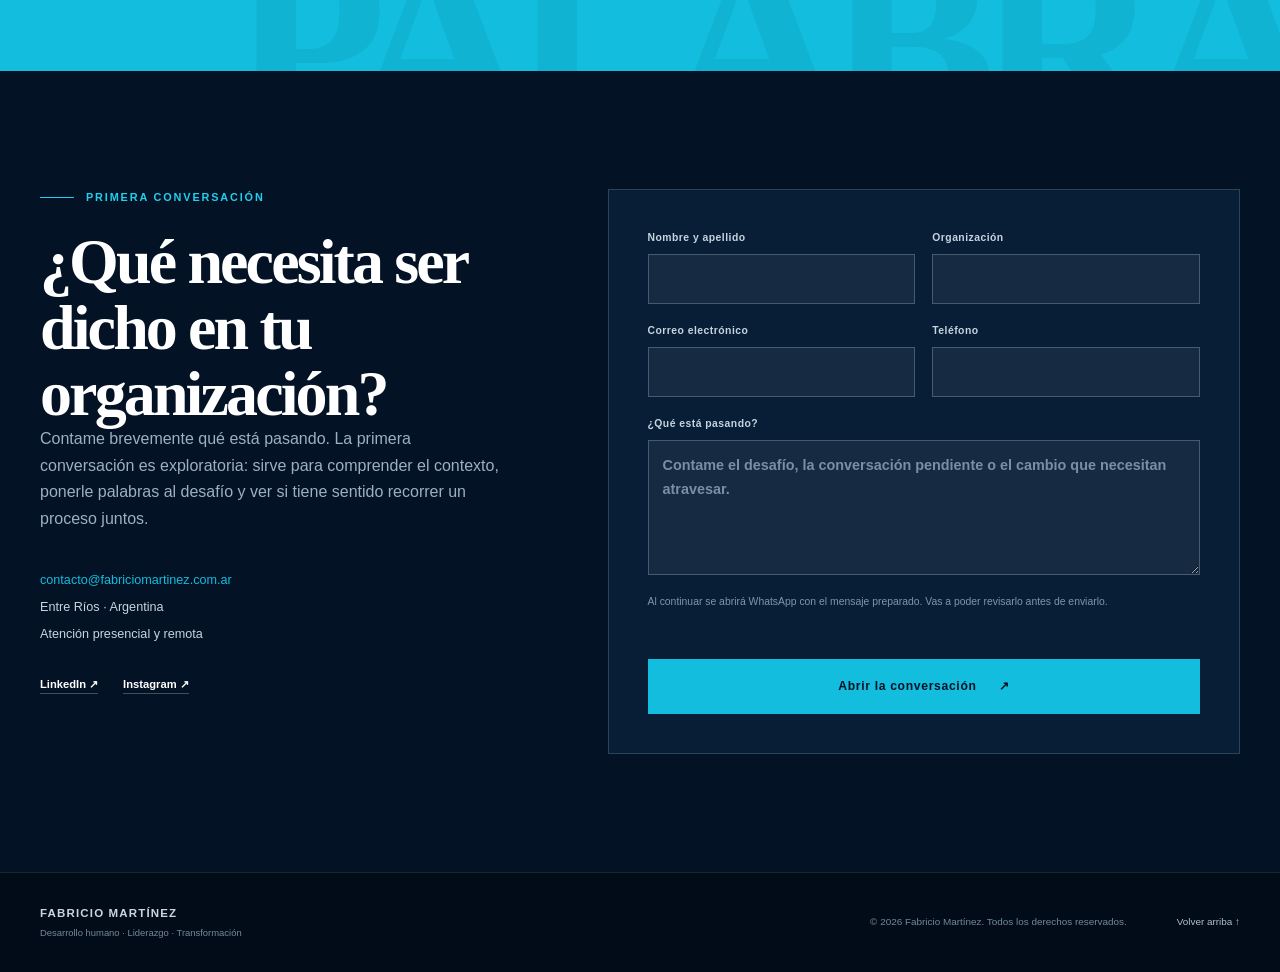
==== commit 44f8c572: "Nueva web Humano" ====
--- a/index.html
+++ b/index.html
@@ -1,452 +1,337 @@
 <!doctype html>
-<!-- Archivo listo para subir a GitHub Pages como index.html. -->
 <html lang="es-AR">
 <head>
-  <meta charset="utf-8">
-  <meta name="viewport" content="width=device-width, initial-scale=1">
-  <meta name="robots" content="index,follow,max-image-preview:large,max-snippet:-1,max-video-preview:-1">
-  <meta name="theme-color" content="#071a33">
-  <meta name="author" content="Fabricio Martínez">
-  <title>Gerencia Externa de RR. HH. para PyMEs | Fabricio Martínez</title>
-  <meta name="description" content="Gerencia externa de Recursos Humanos para PyMEs y empresas familiares. Ordenamos roles, procesos y liderazgo para que la empresa crezca sin depender de su dueño.">
-  <link rel="canonical" href="https://www.fabriciomartinez.com.ar/">
-  <link rel="alternate" hreflang="es-AR" href="https://www.fabriciomartinez.com.ar/">
-  <link rel="icon" href="/favicon.png" sizes="any">
-  <link rel="preconnect" href="https://fonts.googleapis.com">
-  <link rel="preconnect" href="https://fonts.gstatic.com" crossorigin>
-  <link rel="preload" as="style" href="https://fonts.googleapis.com/css2?family=Manrope:wght@400;500;600;700;800&family=Playfair+Display:wght@600;700&display=swap" onload="this.onload=null;this.rel='stylesheet'">
-  <noscript><link rel="stylesheet" href="https://fonts.googleapis.com/css2?family=Manrope:wght@400;500;600;700;800&family=Playfair+Display:wght@600;700&display=swap"></noscript>
-
-  <meta property="og:type" content="website">
-  <meta property="og:locale" content="es_AR">
-  <meta property="og:site_name" content="Fabricio Martínez">
-  <meta property="og:title" content="Gerencia Externa de RR. HH. para PyMEs | Fabricio Martínez">
-  <meta property="og:description" content="Ordenamos personas, roles y procesos para que tu empresa crezca sin depender de vos.">
-  <meta property="og:url" content="https://www.fabriciomartinez.com.ar/">
-  <meta property="og:image" content="https://www.fabriciomartinez.com.ar/hero.jpg">
-  <meta property="og:image:alt" content="Fabricio Martínez, consultor de liderazgo y desarrollo organizacional">
-  <meta name="twitter:card" content="summary_large_image">
-  <meta name="twitter:title" content="Gerencia Externa de RR. HH. para PyMEs | Fabricio Martínez">
-  <meta name="twitter:description" content="Ordenamos personas, roles y procesos para que tu empresa crezca sin depender de vos.">
-  <meta name="twitter:image" content="https://www.fabriciomartinez.com.ar/hero.jpg">
+  <meta charset="utf-8" />
+  <meta name="viewport" content="width=device-width, initial-scale=1" />
+  <meta name="robots" content="index,follow,max-image-preview:large,max-snippet:-1,max-video-preview:-1" />
+  <meta name="theme-color" content="#041226" />
+  <meta name="author" content="Fabricio Martínez" />
+  <title>Fabricio Martínez | Desarrollo humano, liderazgo y transformación</title>
+  <meta name="description" content="Acompañamiento a personas, equipos y organizaciones para recuperar conversaciones, construir pertenencia y transformar su manera de liderar." />
+  <link rel="canonical" href="https://www.fabriciomartinez.com.ar/" />
+  <link rel="icon" href="favicon.png" sizes="any" />
+  <link rel="stylesheet" href="site.css" />
+  <meta property="og:type" content="website" />
+  <meta property="og:locale" content="es_AR" />
+  <meta property="og:site_name" content="Fabricio Martínez" />
+  <meta property="og:title" content="Humano | Fabricio Martínez" />
+  <meta property="og:description" content="Todo cambio empieza cuando una persona se siente vista. Desarrollo humano, liderazgo y transformación." />
+  <meta property="og:url" content="https://www.fabriciomartinez.com.ar/" />
+  <meta property="og:image" content="https://www.fabriciomartinez.com.ar/og.png" />
+  <meta property="og:image:width" content="1680" />
+  <meta property="og:image:height" content="945" />
+  <meta property="og:image:alt" content="Humano — Todo cambio empieza cuando una persona se siente vista." />
+  <meta name="twitter:card" content="summary_large_image" />
+  <meta name="twitter:title" content="Humano | Fabricio Martínez" />
+  <meta name="twitter:description" content="Todo cambio empieza cuando una persona se siente vista." />
+  <meta name="twitter:image" content="https://www.fabriciomartinez.com.ar/og.png" />
+</head>
+<body>
+
+  <a class="skip-link" href="#contenido">Ir al contenido</a>
+
+  <div class="topline" aria-hidden="true">
+    <div class="shell topline-inner">
+      <span>Entre Ríos · Argentina</span>
+      <span>Personas · Equipos · Organizaciones</span>
+    </div>
+  </div>
+
+  <header class="site-header" data-site-header>
+    <div class="shell nav-shell">
+      <a class="brand" href="#inicio" aria-label="Fabricio Martínez, inicio">
+        <img class="brand-symbol" src="favicon.png" width="506" height="285" alt="" />
+        <span class="brand-words">
+          <strong>Fabricio Martínez</strong>
+          <small>Desarrollo humano</small>
+        </span>
+      </a>
+
+      <button class="nav-toggle" type="button" aria-expanded="false" aria-controls="nav-menu" data-nav-toggle>
+        <span class="sr-only">Abrir menú</span>
+        <span></span><span></span>
+      </button>
+
+      <nav class="nav-menu" id="nav-menu" aria-label="Navegación principal" data-nav-menu>
+        <a href="#creo">En qué creo</a>
+        <a href="#intervenciones">Intervenciones</a>
+        <a href="#escenarios">Escenarios</a>
+        <a href="#trayectoria">Trayectoria</a>
+        <a class="nav-cta" href="#conversar">Conversemos</a>
+      </nav>
+    </div>
+  </header>
+
+  <main id="contenido">
+    <section class="hero" id="inicio" aria-labelledby="hero-title">
+      <div class="hero-orbit orbit-one" aria-hidden="true"></div>
+      <div class="hero-orbit orbit-two" aria-hidden="true"></div>
+      <div class="hero-word" aria-hidden="true">HUMANO</div>
+
+      <div class="shell hero-grid">
+        <div class="hero-copy reveal">
+          <p class="kicker kicker-light">Antes que líderes, somos personas.</p>
+          <h1 id="hero-title">Todo cambio empieza cuando una persona <em>se siente vista.</em></h1>
+          <p class="hero-lead">Acompaño a personas, equipos y organizaciones a descubrir su potencial, recuperar conversaciones importantes y construir una forma más humana de liderar, pertenecer y transformar.</p>
+          <div class="hero-actions">
+            <a class="button button-cyan" href="#conversar">Iniciar una conversación <span aria-hidden="true">↗</span></a>
+            <a class="text-link text-link-light" href="#manifiesto">Leer el manifiesto <span aria-hidden="true">↓</span></a>
+          </div>
+        </div>
+
+        <div class="human-sequence reveal" aria-label="De la palabra a la transformación">
+          <div class="sequence-intro">Una mirada sobre el cambio</div>
+          <ol>
+            <li><span>01</span><strong>Palabra</strong><small>Nombrar lo que importa</small></li>
+            <li><span>02</span><strong>Pertenencia</strong><small>Volver a sentirse parte</small></li>
+            <li><span>03</span><strong>Equipo</strong><small>Construir algo juntos</small></li>
+            <li><span>04</span><strong>Transformación</strong><small>Sostener una nueva realidad</small></li>
+          </ol>
+        </div>
+      </div>
+
+      <div class="shell proof-row reveal" aria-label="Trayectoria resumida">
+        <div><strong>25+</strong><span>años de experiencia</span></div>
+        <div><strong>10</strong><span>países</span></div>
+        <div><strong>MBA</strong><span>dirección estratégica</span></div>
+        <div><strong>UBA</strong><span>neurociencias</span></div>
+      </div>
+    </section>
+
+    <section class="faces section" id="manifiesto" aria-labelledby="faces-title">
+      <div class="shell faces-grid">
+        <div class="section-number" aria-hidden="true">01</div>
+        <div class="faces-heading reveal">
+          <p class="kicker">El origen</p>
+          <h2 id="faces-title">Me llevo<br />las caras.</h2>
+        </div>
+        <div class="faces-story reveal">
+          <p class="story-lead">Cuando termino una capacitación, una consultoría o una intervención, no vuelvo pensando en las diapositivas que mostré.</p>
+          <p>Vuelvo pensando en las caras. En una mirada que cambió. En un silencio que abrió una pregunta. En alguien que, por primera vez, descubrió que podía hacer mucho más de lo que imaginaba.</p>
+          <p>Ese instante siempre me acompaña hasta mi casa. Porque entendí que mi trabajo nunca fue solamente transmitir conocimientos.</p>
+          <blockquote>Mi trabajo es crear las condiciones para que las personas descubran algo nuevo sobre sí mismas y puedan ponerlo al servicio de los demás.</blockquote>
+          <p>Cuando eso ocurre, los equipos cambian. Las organizaciones cambian. Los resultados cambian. Pero todo empieza mucho antes: empieza en una persona.</p>
+        </div>
+      </div>
+    </section>
+
+    <section class="beliefs section section-ink" id="creo" aria-labelledby="beliefs-title">
+      <div class="shell">
+        <div class="section-heading split-heading reveal">
+          <div>
+            <p class="kicker kicker-light">En qué creo</p>
+            <h2 id="beliefs-title">Lo humano no es un tema.<br /><em>Es el punto de partida.</em></h2>
+          </div>
+          <p>No trabajo desde recetas universales. Trabajo desde una forma de mirar: primero comprender a las personas y al sistema que construyen todos los días.</p>
+        </div>
+
+        <div class="belief-grid">
+          <article class="belief-card reveal">
+            <span>01</span>
+            <h3>La palabra construye realidad.</h3>
+            <p>Las conversaciones pueden levantar barreras o abrir posibilidades. Cambiar una organización comienza por escuchar qué se dice, qué se calla y qué necesita ser nombrado.</p>
+          </article>
+          <article class="belief-card reveal">
+            <span>02</span>
+            <h3>La pertenencia precede al compromiso.</h3>
+            <p>Las personas no dan lo mejor de sí porque alguien se los ordene. Lo hacen cuando encuentran un lugar donde sienten que cuentan y que su aporte tiene sentido.</p>
+          </article>
+          <article class="belief-card reveal">
+            <span>03</span>
+            <h3>Liderar es ponerse al servicio.</h3>
+            <p>El liderazgo no es estar por encima. Es usar el lugar que uno ocupa para dar dirección, generar confianza y abrir oportunidades para que otros puedan crecer.</p>
+          </article>
+          <article class="belief-card reveal">
+            <span>04</span>
+            <h3>El potencial ya está ahí.</h3>
+            <p>No llego para decirle a la gente quién debería ser. Llego para ayudar a revelar capacidades, conversaciones y liderazgos que todavía no pudieron aparecer.</p>
+          </article>
+        </div>
+      </div>
+    </section>
+
+    <section class="interventions section" id="intervenciones" aria-labelledby="interventions-title">
+      <div class="shell">
+        <div class="section-heading split-heading reveal">
+          <div>
+            <p class="kicker">El trabajo</p>
+            <h2 id="interventions-title">Tres escalas.<br />Una misma convicción.</h2>
+          </div>
+          <p>El contexto cambia. Lo humano permanece. Cada intervención se diseña después de observar, escuchar y comprender la historia particular de quienes van a transitarla.</p>
+        </div>
+
+        <div class="intervention-list">
+          <article class="intervention-row reveal">
+            <div class="intervention-index">01</div>
+            <h3>Personas</h3>
+            <p>Procesos individuales para líderes y referentes que necesitan ampliar su mirada, conversar mejor y tomar decisiones con mayor claridad.</p>
+            <ul><li>Coaching ejecutivo</li><li>Mentoría</li><li>Desarrollo de liderazgo</li></ul>
+          </article>
+          <article class="intervention-row reveal">
+            <div class="intervention-index">02</div>
+            <h3>Equipos</h3>
+            <p>Experiencias que ayudan a recuperar confianza, construir acuerdos y convertir talentos individuales en una capacidad verdaderamente colectiva.</p>
+            <ul><li>Trabajo con equipos</li><li>Conversaciones difíciles</li><li>Alto rendimiento</li></ul>
+          </article>
+          <article class="intervention-row reveal">
+            <div class="intervention-index">03</div>
+            <h3>Organizaciones</h3>
+            <p>Acompañamiento de procesos complejos donde cultura, estructura, liderazgo y propósito necesitan volver a encontrarse.</p>
+            <ul><li>Consultoría estratégica</li><li>Cultura y cambio</li><li>Desarrollo organizacional</li></ul>
+          </article>
+        </div>
+      </div>
+    </section>
+
+    <section class="approach section" aria-labelledby="approach-title">
+      <div class="shell approach-grid">
+        <div class="approach-visual reveal" aria-hidden="true">
+          <div class="visual-ring ring-a"></div>
+          <div class="visual-ring ring-b"></div>
+          <div class="visual-core"><span>Primero</span><strong>escuchar.</strong></div>
+          <div class="visual-caption">Presencia antes que procedimiento.</div>
+        </div>
+        <div class="approach-copy reveal">
+          <p class="kicker">Mi forma de intervenir</p>
+          <h2 id="approach-title">No llego con respuestas prefabricadas.</h2>
+          <p class="large-copy">Cada organización tiene una historia. Por eso primero observo, escucho y comprendo. Recién después propongo una intervención.</p>
+          <p>Leo cómo hablan las personas, quién decide, quién calla, dónde se pierde la confianza y qué talento todavía no encontró lugar. Las herramientas —liderazgo, neurociencias, estrategia, coaching, gestión— aparecen cuando sirven al contexto. Nunca al revés.</p>
+          <p>El objetivo no es generar entusiasmo por un día. Es mover conversaciones, decisiones y prácticas que puedan sostener una transformación real.</p>
+          <a class="text-link" href="#conversar">Contame qué está pasando <span aria-hidden="true">↗</span></a>
+        </div>
+      </div>
+    </section>
+
+    <section class="service-leadership section section-silver" aria-labelledby="leadership-title">
+      <div class="shell leadership-grid">
+        <div class="section-number" aria-hidden="true">02</div>
+        <div class="reveal">
+          <p class="kicker">Liderazgo como servicio</p>
+          <h2 id="leadership-title">No se trata de ocupar un lugar.<br /><em>Se trata de lo que hacés desde ahí.</em></h2>
+        </div>
+        <div class="leadership-copy reveal">
+          <p>Un líder no vale por la cantidad de respuestas que tiene, sino por las condiciones que crea para que otros puedan pensar, decidir y crecer.</p>
+          <p>Liderar es recordar el camino recorrido. Es poner experiencia, autoridad y palabra al servicio de un propósito compartido. Es construir equipos que no necesiten héroes, porque cada persona sabe que su aporte importa.</p>
+        </div>
+      </div>
+    </section>
+
+    <section class="scenarios section" id="escenarios" aria-labelledby="scenarios-title">
+      <div class="shell">
+        <div class="section-heading split-heading reveal">
+          <div>
+            <p class="kicker">Escenarios</p>
+            <h2 id="scenarios-title">Distintos mundos.<br />Las mismas preguntas.</h2>
+          </div>
+          <p>Una empresa, una escuela, un municipio o un equipo deportivo son sistemas humanos: lugares donde las palabras, las decisiones y los vínculos tienen consecuencias.</p>
+        </div>
+
+        <div class="scenario-grid">
+          <article class="scenario-card reveal"><span>01</span><h3>Empresas</h3><p>Liderazgo, cultura, talento y conversaciones capaces de sostener el crecimiento.</p></article>
+          <article class="scenario-card reveal"><span>02</span><h3>Educación</h3><p>Gestión institucional, equipos directivos y comunidades que recuperan propósito.</p></article>
+          <article class="scenario-card reveal"><span>03</span><h3>Sector público</h3><p>Conducción, servicio y transformación en sistemas atravesados por alta complejidad.</p></article>
+          <article class="scenario-card reveal"><span>04</span><h3>Deporte</h3><p>Confianza, decisiones bajo presión y equipos que ponen el talento al servicio del juego.</p></article>
+        </div>
+      </div>
+    </section>
+
+    <section class="trajectory section section-ink" id="trayectoria" aria-labelledby="trajectory-title">
+      <div class="shell trajectory-grid">
+        <div class="trajectory-copy reveal">
+          <p class="kicker kicker-light">Trayectoria</p>
+          <h2 id="trajectory-title">Una vida entrando en sistemas humanos.</h2>
+          <p class="large-copy">Más de veinticinco años acompañando personas, instituciones y equipos en escenarios donde liderar tiene consecuencias reales.</p>
+          <p>Fabricio Martínez es MBA, Máster en Dirección de Recursos Humanos y Gestión del Talento, especialista en neurociencias aplicadas y conferencista internacional. Fue rector y vicerrector, es supervisor de Educación Secundaria, docente universitario, consultor y coach de equipos de alta competencia.</p>
+          <p>Su recorrido integra empresa, educación, gestión pública y deporte. No como mundos separados, sino como expresiones de una misma pregunta: ¿qué necesita un grupo de personas para construir algo que ninguno podría lograr solo?</p>
+          <ul class="credential-list">
+            <li><span>25+</span>Años de experiencia</li>
+            <li><span>10</span>Países</li>
+            <li><span>MBA</span>Dirección estratégica</li>
+            <li><span>UBA</span>Neurociencias</li>
+          </ul>
+        </div>
+
+        <div class="trajectory-quote reveal">
+          <div class="quote-mark" aria-hidden="true">“</div>
+          <blockquote>Quizá mi misión nunca fue enseñar liderazgo. Quizá el liderazgo fue el camino que la vida utilizó para enseñarme el poder de una palabra.</blockquote>
+          <span>Fabricio Martínez</span>
+        </div>
+      </div>
+
+      <div class="shell trust-cloud reveal" aria-label="Organizaciones e instituciones con las que trabajó">
+        <span>Grupo Motta</span><span>Mirs Travel</span><span>Distribuidora Werner</span><span>Cooperativa La Ganadera</span><span>Universidad de Concepción del Uruguay</span><span>Comité Olímpico Argentino</span><span>Selección Argentina de Sóftbol</span><span>IOSPER</span><span>Universidad Nacional del Litoral</span>
+      </div>
+    </section>
+
+    <section class="mission section" aria-labelledby="mission-title">
+      <div class="shell mission-inner reveal">
+        <p class="kicker">Una misión</p>
+        <h2 id="mission-title">Llevar la palabra<br />donde otros no llegan.</h2>
+        <p>No para hablar más fuerte. Para abrir conversaciones donde las personas dejaron de sentirse vistas, donde el miedo reemplazó a la confianza o donde el talento todavía espera una oportunidad.</p>
+      </div>
+    </section>
+
+    <section class="contact section section-ink" id="conversar" aria-labelledby="contact-title">
+      <div class="shell contact-grid">
+        <div class="contact-copy reveal">
+          <p class="kicker kicker-light">Primera conversación</p>
+          <h2 id="contact-title">¿Qué necesita ser dicho en tu organización?</h2>
+          <p>Contame brevemente qué está pasando. La primera conversación es exploratoria: sirve para comprender el contexto, ponerle palabras al desafío y ver si tiene sentido recorrer un proceso juntos.</p>
+          <div class="contact-data">
+            <a href="mailto:contacto@fabriciomartinez.com.ar">contacto@fabriciomartinez.com.ar</a>
+            <span>Entre Ríos · Argentina</span>
+            <span>Atención presencial y remota</span>
+          </div>
+          <div class="social-links">
+            <a href="https://www.linkedin.com/in/fabriciomartinezok/" target="_blank" rel="noopener noreferrer">LinkedIn ↗</a>
+            <a href="https://www.instagram.com/fabri_martinez_ok/" target="_blank" rel="noopener noreferrer">Instagram ↗</a>
+          </div>
+        </div>
+
+        <form class="contact-form reveal" data-contact-form novalidate>
+          <div class="field-pair">
+            <label>Nombre y apellido <input name="nombre" autocomplete="name" required /></label>
+            <label>Organización <input name="organizacion" autocomplete="organization" /></label>
+          </div>
+          <div class="field-pair">
+            <label>Correo electrónico <input name="email" type="email" autocomplete="email" required /></label>
+            <label>Teléfono <input name="telefono" type="tel" autocomplete="tel" /></label>
+          </div>
+          <label>¿Qué está pasando? <textarea name="desafio" required placeholder="Contame el desafío, la conversación pendiente o el cambio que necesitan atravesar."></textarea></label>
+          <p class="form-note">Al continuar se abrirá WhatsApp con el mensaje preparado. Vas a poder revisarlo antes de enviarlo.</p>
+          <p class="form-status" aria-live="polite" data-form-status></p>
+          <button class="button button-cyan button-wide" type="submit">Abrir la conversación <span aria-hidden="true">↗</span></button>
+        </form>
+      </div>
+    </section>
+  </main>
+
+  <footer class="footer">
+    <div class="shell footer-grid">
+      <div class="footer-brand"><strong>Fabricio Martínez</strong><span>Desarrollo humano · Liderazgo · Transformación</span></div>
+      <p>© <span data-year></span> Fabricio Martínez. Todos los derechos reservados.</p>
+      <a href="#inicio">Volver arriba ↑</a>
+    </div>
+  </footer>
+
+  <a class="floating-contact" href="https://wa.me/5493434164699?text=Hola%20Fabricio%2C%20quiero%20iniciar%20una%20conversaci%C3%B3n." target="_blank" rel="noopener noreferrer" aria-label="Escribir a Fabricio por WhatsApp">
+    <span aria-hidden="true">↗</span>
+  </a>
 
   <script type="application/ld+json">
   {
     "@context":"https://schema.org",
-    "@type":"ProfessionalService",
-    "name":"Fabricio Martínez",
+    "@type":"Person",
+    "name":"Fabricio Germán Martínez",
     "url":"https://www.fabriciomartinez.com.ar/",
-    "image":"https://www.fabriciomartinez.com.ar/hero.jpg",
-    "description":"Gerencia externa de Recursos Humanos para PyMEs y empresas familiares que necesitan ordenar roles, procesos y liderazgo.",
     "email":"contacto@fabriciomartinez.com.ar",
     "telephone":"+5493434164699",
+    "jobTitle":"Consultor en desarrollo humano y liderazgo",
     "address":{"@type":"PostalAddress","addressRegion":"Entre Ríos","addressCountry":"AR"},
-    "areaServed":[{"@type":"AdministrativeArea","name":"Entre Ríos"},{"@type":"Country","name":"Argentina"}],
-    "founder":{"@type":"Person","name":"Fabricio Martínez"},
-    "sameAs":["https://www.linkedin.com/in/fabriciomartinezok/","https://www.instagram.com/fabri_martinez_ok/"],
-    "hasOfferCatalog":{"@type":"OfferCatalog","name":"Soluciones de consultoría","itemListElement":[
-      {"@type":"Offer","itemOffered":{"@type":"Service","name":"Gerencia externa de Recursos Humanos"}},
-      {"@type":"Offer","itemOffered":{"@type":"Service","name":"Desarrollo de liderazgo"}},
-      {"@type":"Offer","itemOffered":{"@type":"Service","name":"Gestión del talento y cultura organizacional"}}
-    ]}
+    "sameAs":["https://www.linkedin.com/in/fabriciomartinezok/","https://www.instagram.com/fabri_martinez_ok/"]
   }
   </script>
-  <script type="application/ld+json">
-  {
-    "@context":"https://schema.org",
-    "@type":"FAQPage",
-    "mainEntity":[
-      {"@type":"Question","name":"¿Cómo funciona una gerencia externa de Recursos Humanos?","acceptedAnswer":{"@type":"Answer","text":"Se define un diagnóstico, prioridades y un plan de intervención. La consultora se integra de forma estratégica para ordenar procesos, desarrollar líderes y medir avances sin que la empresa deba crear una estructura fija desde el inicio."}},
-      {"@type":"Question","name":"¿La gerencia externa reemplaza al personal interno de Recursos Humanos?","acceptedAnswer":{"@type":"Answer","text":"Puede asumir la dirección estratégica cuando no existe un área interna o complementar al equipo existente, aportando método, prioridades y acompañamiento especializado."}},
-      {"@type":"Question","name":"¿Con qué organizaciones trabajan?","acceptedAnswer":{"@type":"Answer","text":"Con empresas familiares, pymes, industrias, comercios, instituciones educativas, organismos y organizaciones deportivas que necesitan fortalecer su gestión de personas."}},
-      {"@type":"Question","name":"¿Cuánto dura una intervención?","acceptedAnswer":{"@type":"Answer","text":"La duración depende del punto de partida y de los objetivos. Luego del diagnóstico inicial se proponen etapas, dedicación e indicadores concretos."}},
-      {"@type":"Question","name":"¿Trabajan solo en Entre Ríos?","acceptedAnswer":{"@type":"Answer","text":"La consultora tiene base en Entre Ríos y acompaña proyectos en Argentina y en otros países según la necesidad de cada organización."}}
-    ]
-  }
-  </script>
-
-  <style>
-    :root { --ink:#071a33; --ink-2:#102b52; --blue:#1768e5; --blue-dark:#0e50b8; --sky:#dcecff; --gold:#c6974f; --paper:#f7f9fc; --line:#dce4ef; --muted:#5d6b7c; --white:#fff; --shadow:0 20px 55px rgba(7,26,51,.12); --radius:20px; }
-    * { box-sizing:border-box; }
-    html { scroll-behavior:smooth; scroll-padding-top:88px; }
-    body { margin:0; color:var(--ink); background:var(--white); font-family:Manrope,Arial,sans-serif; line-height:1.6; }
-    img { max-width:100%; display:block; }
-    a { color:inherit; }
-    button, input, textarea, select { font:inherit; }
-    .skip-link { position:absolute; z-index:100; left:16px; top:-56px; padding:10px 16px; color:#fff; background:var(--blue); border-radius:0 0 8px 8px; transition:top .2s; }
-    .skip-link:focus { top:0; }
-    .wrap { width:min(1160px, calc(100% - 40px)); margin:auto; }
-    .eyebrow { display:flex; align-items:center; gap:9px; margin:0 0 15px; color:var(--blue); font-size:.72rem; font-weight:800; letter-spacing:.13em; text-transform:uppercase; }
-    .eyebrow::before { content:""; width:23px; height:2px; background:currentColor; }
-    .section { padding:96px 0; }
-    .section-header { max-width:740px; margin:0 auto 42px; text-align:center; }
-    .section-header .eyebrow { justify-content:center; }
-    h1,h2,h3,p { margin-top:0; }
-    h1,h2 { letter-spacing:-.04em; }
-    h1 { margin-bottom:24px; font-size:clamp(2.45rem,5vw,4.65rem); line-height:1.06; }
-    h2 { margin-bottom:16px; font-size:clamp(2rem,3.6vw,3.2rem); line-height:1.12; }
-    h3 { font-size:1.12rem; line-height:1.3; }
-    .lead { color:var(--muted); font-size:1.06rem; line-height:1.75; }
-    .button { display:inline-flex; align-items:center; justify-content:center; gap:9px; min-height:52px; padding:14px 22px; border:1px solid transparent; border-radius:8px; background:var(--blue); color:#fff; font-size:.83rem; font-weight:800; letter-spacing:.035em; text-align:center; text-decoration:none; transition:transform .18s,background .18s,box-shadow .18s; }
-    .button:hover { transform:translateY(-2px); background:var(--blue-dark); box-shadow:0 12px 24px rgba(23,104,229,.25); }
-    .button:focus-visible, a:focus-visible, button:focus-visible, input:focus-visible, textarea:focus-visible, select:focus-visible { outline:3px solid rgba(23,104,229,.35); outline-offset:3px; }
-    .button--light { background:#fff; color:var(--ink); border-color:#fff; }
-    .button--light:hover { background:#eef5ff; }
-    .button--outline { background:transparent; border-color:rgba(255,255,255,.6); color:#fff; }
-    .button--outline:hover { border-color:#fff; background:rgba(255,255,255,.12); }
-    .button--small { min-height:42px; padding:9px 14px; font-size:.72rem; }
-    .button:disabled { opacity:.5; cursor:not-allowed; transform:none; box-shadow:none; }
-    .microcopy { margin:-34px 0 0; color:#bfd0e5; font-size:.72rem; }
-
-    .notice { background:#071a33; color:#c6d5e9; font-size:.72rem; }
-    .notice .wrap { display:flex; justify-content:space-between; gap:16px; padding:9px 0; }
-    .site-header { position:sticky; top:0; z-index:30; border-bottom:1px solid rgba(215,226,241,.88); background:rgba(255,255,255,.94); backdrop-filter:blur(14px); }
-    .nav { display:flex; align-items:center; justify-content:space-between; min-height:84px; gap:22px; }
-    .brand { display:flex; align-items:center; flex:none; color:var(--ink); text-decoration:none; }
-    .brand-mark { position:relative; display:grid; place-items:center; width:38px; height:38px; margin-right:10px; overflow:hidden; border-radius:9px; background:var(--ink); color:#fff; font-family:"Playfair Display",Georgia,serif; font-size:1.25rem; font-weight:700; }
-    .brand-mark::after { content:""; position:absolute; right:-4px; bottom:-5px; width:19px; height:19px; border-radius:50%; background:var(--gold); }
-    .brand-copy { display:grid; line-height:1.03; }
-    .brand-copy strong { font-size:.91rem; letter-spacing:.06em; }
-    .brand-copy small { margin-top:4px; color:#64748b; font-size:.53rem; font-weight:800; letter-spacing:.13em; text-transform:uppercase; }
-    .brand-logo { width:172px; height:68px; object-fit:contain; object-position:left center; }
-    .nav-list { display:flex; align-items:center; gap:22px; margin:0 0 0 auto; padding:0; list-style:none; }
-    .nav-list a { color:#34475f; font-size:.73rem; font-weight:800; text-decoration:none; }
-    .nav-list a:hover { color:var(--blue); }
-    .nav-toggle { display:none; border:0; background:transparent; color:var(--ink); cursor:pointer; font-weight:800; }
-
-    .hero { position:relative; isolation:isolate; overflow:hidden; min-height:650px; background:var(--ink); color:#fff; }
-    .hero::before { content:""; position:absolute; z-index:-1; inset:0; background:linear-gradient(90deg,rgba(7,26,51,.97) 0%,rgba(7,26,51,.91) 47%,rgba(7,26,51,.52) 100%); }
-    .hero-media { position:absolute; z-index:-2; inset:0; }
-    .hero-media img { width:100%; height:100%; object-fit:cover; object-position:center; }
-    .hero .wrap { display:grid; align-content:center; min-height:650px; padding:94px 0 66px; }
-    .hero .eyebrow { color:#a8ccff; }
-    .hero-copy { max-width:725px; }
-    .hero-copy h1 span { color:#b9d7ff; }
-    .hero-copy .lead { max-width:660px; color:#d8e5f4; font-size:1.08rem; }
-    .actions { display:flex; flex-wrap:wrap; gap:12px; margin:32px 0 47px; }
-    .proof { display:flex; flex-wrap:wrap; gap:0; max-width:745px; border-top:1px solid rgba(211,228,247,.28); }
-    .proof-item { min-width:145px; padding:22px 24px 0 0; margin-right:24px; border-right:1px solid rgba(211,228,247,.23); }
-    .proof-item:last-child { border-right:0; }
-    .proof-item strong { display:block; color:#fff; font-size:1.43rem; line-height:1.1; }
-    .proof-item span { display:block; margin-top:5px; color:#c5d6e9; font-size:.67rem; font-weight:700; letter-spacing:.08em; text-transform:uppercase; }
-
-    .pain { background:var(--paper); }
-    .cards { display:grid; grid-template-columns:repeat(3,1fr); gap:17px; }
-    .card { padding:27px; border:1px solid var(--line); border-radius:var(--radius); background:#fff; }
-    .card:hover { border-color:#b6cef2; box-shadow:0 12px 32px rgba(36,75,121,.08); }
-    .card-num { display:grid; place-items:center; width:31px; height:31px; margin-bottom:25px; border-radius:50%; background:#eaf2ff; color:var(--blue); font-size:.72rem; font-weight:800; }
-    .card p { margin:0; color:var(--muted); font-size:.91rem; }
-    .mini-cta { margin-top:35px; text-align:center; }
-
-    .fit { background:#fff; }
-    .fit-grid { display:grid; grid-template-columns:.9fr 1.1fr; gap:64px; align-items:center; }
-    .fit-list { display:grid; gap:12px; margin:0; padding:0; list-style:none; }
-    .fit-list li { display:grid; grid-template-columns:34px 1fr; gap:14px; align-items:start; padding:18px; border:1px solid var(--line); border-radius:13px; background:var(--paper); }
-    .fit-list b { display:grid; place-items:center; width:34px; height:34px; border-radius:50%; background:var(--ink); color:#fff; font-size:.78rem; }
-    .fit-list strong { display:block; margin-bottom:3px; }
-    .fit-list span { color:var(--muted); font-size:.86rem; }
-
-    .service { background:var(--ink); color:#fff; }
-    .service .section-header .lead { color:#c1d0e1; }
-    .service .eyebrow { color:#8fbaff; }
-    .service-grid { display:grid; grid-template-columns:repeat(3,1fr); gap:15px; }
-    .service-card { min-height:260px; padding:29px 25px; border:1px solid rgba(185,211,244,.2); border-radius:16px; background:linear-gradient(145deg,rgba(38,70,110,.55),rgba(7,26,51,.45)); }
-    .service-index { color:#91baff; font-size:.71rem; font-weight:800; letter-spacing:.12em; }
-    .service-card h3 { margin:32px 0 12px; color:#fff; }
-    .service-card p { margin:0; color:#c2d0e0; font-size:.87rem; }
-    .service-card--featured { grid-column:span 2; display:grid; grid-template-columns:1fr 1fr; gap:34px; min-height:310px; border-color:rgba(185,211,244,.42); background:linear-gradient(135deg,#12437c,#1768e5); }
-    .service-card--featured h3 { margin-top:25px; font-size:1.55rem; }
-    .service-card--featured ul { margin:0; padding:0; list-style:none; align-self:center; }
-    .service-card--featured li { padding:10px 0; border-bottom:1px solid rgba(255,255,255,.18); color:#edf5ff; font-size:.84rem; font-weight:700; }
-    .service-card--featured li::before { content:"✓"; margin-right:8px; color:#b8d8ff; }
-
-    .method-grid { display:grid; grid-template-columns:.8fr 1.2fr; gap:68px; align-items:start; }
-    .method-copy { position:sticky; top:106px; }
-    .method-list { margin:0; padding:0; list-style:none; border-top:1px solid var(--line); }
-    .method-list li { display:grid; grid-template-columns:53px 1fr; gap:18px; padding:21px 0; border-bottom:1px solid var(--line); }
-    .method-list b { color:var(--gold); font-family:"Playfair Display",Georgia,serif; font-size:2rem; line-height:1; }
-    .method-list h3 { margin:0 0 5px; }
-    .method-list p { margin:0; color:var(--muted); font-size:.9rem; }
-
-    .process { background:var(--paper); }
-    .process-grid { display:grid; grid-template-columns:repeat(4,1fr); gap:15px; counter-reset:steps; }
-    .process-step { position:relative; min-height:245px; padding:29px 24px; border:1px solid var(--line); border-radius:16px; background:#fff; }
-    .process-step::before { counter-increment:steps; content:"0" counter(steps); display:block; margin-bottom:43px; color:var(--blue); font-size:.72rem; font-weight:800; letter-spacing:.12em; }
-    .process-step:not(:last-child)::after { content:"→"; position:absolute; z-index:2; top:30px; right:-23px; display:grid; place-items:center; width:31px; height:31px; border:1px solid var(--line); border-radius:50%; background:#fff; color:var(--blue); }
-    .process-step p { margin:0; color:var(--muted); font-size:.86rem; }
-
-    .credibility { border-block:1px solid var(--line); background:#fff; }
-    .brand-cloud { display:flex; flex-wrap:wrap; justify-content:center; gap:10px; }
-    .brand-cloud span { padding:12px 16px; border:1px solid var(--line); border-radius:7px; color:#40516a; font-size:.72rem; font-weight:800; }
-    .profile { display:grid; grid-template-columns:1fr 1fr; overflow:hidden; border-radius:var(--radius); background:#eaf2ff; }
-    .profile-body { padding:56px; }
-    .profile-body h2 { max-width:500px; }
-    .profile-body .lead { color:#49627d; }
-    .profile-points { display:grid; grid-template-columns:1fr 1fr; gap:11px; margin:30px 0 0; padding:0; list-style:none; }
-    .profile-points li { color:#1c416e; font-size:.76rem; font-weight:800; }
-    .profile-points li::before { content:"✓"; margin-right:7px; color:var(--blue); }
-    .profile-quote { position:relative; display:grid; align-content:end; min-height:380px; padding:48px; background:linear-gradient(145deg,#0b2c58,#1768e5); color:#fff; }
-    .profile-quote::before { content:"“"; position:absolute; top:13px; left:35px; color:rgba(255,255,255,.16); font-family:Georgia,serif; font-size:10rem; line-height:1; }
-    .profile-quote p { position:relative; margin:0; font-family:"Playfair Display",Georgia,serif; font-size:clamp(1.65rem,2.6vw,2.35rem); line-height:1.25; }
-    .profile-quote span { position:relative; margin-top:22px; color:#c8ddff; font-size:.72rem; font-weight:800; letter-spacing:.1em; text-transform:uppercase; }
-
-    .diagnostic { background:var(--paper); }
-    .diagnostic-shell { max-width:780px; margin:auto; overflow:hidden; border:1px solid var(--line); border-radius:20px; background:#fff; box-shadow:var(--shadow); }
-    .diagnostic-head { display:flex; justify-content:space-between; gap:20px; padding:22px 28px 17px; border-bottom:1px solid var(--line); }
-    .diagnostic-head span { color:var(--muted); font-size:.74rem; font-weight:800; }
-    .diagnostic-head b { color:var(--blue); }
-    .progress { height:4px; background:#e8eef6; }
-    .progress b { display:block; width:0; height:100%; background:var(--blue); transition:width .2s; }
-    .test-content { padding:34px 28px; }
-    .test-intro h3,.question-title { max-width:630px; font-size:1.42rem; }
-    .test-intro p { color:var(--muted); }
-    .test-options { display:grid; gap:10px; margin-top:25px; }
-    .test-option { display:flex; align-items:flex-start; gap:12px; width:100%; padding:15px; border:1px solid var(--line); border-radius:9px; background:#fff; color:var(--ink); cursor:pointer; text-align:left; transition:border-color .16s,background .16s; }
-    .test-option:hover,.test-option.is-selected { border-color:var(--blue); background:#f1f6ff; }
-    .test-option b { display:grid; flex:none; place-items:center; width:23px; height:23px; border-radius:50%; background:#eaf2ff; color:var(--blue); font-size:.71rem; }
-    .test-option span { font-size:.91rem; font-weight:700; }
-    .test-actions { display:flex; justify-content:space-between; gap:12px; margin-top:25px; }
-    .text-button { padding:9px 0; border:0; background:transparent; color:#546983; cursor:pointer; font-size:.82rem; font-weight:800; }
-    .result { padding:6px 0 0; text-align:center; }
-    .result-score { margin:9px 0; color:var(--blue); font-size:4rem; font-weight:800; line-height:1; }
-    .result-label { margin:0 auto 16px; color:#2b4a71; font-size:1.1rem; font-weight:800; }
-    .result-text { max-width:580px; margin:0 auto 25px; color:var(--muted); }
-
-    .faq { display:grid; grid-template-columns:.8fr 1.2fr; gap:72px; align-items:start; }
-    .faq-list { border-top:1px solid var(--line); }
-    .faq-list details { padding:20px 0; border-bottom:1px solid var(--line); }
-    .faq-list summary { padding-right:24px; color:#183657; cursor:pointer; font-size:.98rem; font-weight:800; }
-    .faq-list p { margin:12px 0 0; color:var(--muted); font-size:.9rem; }
-    .contact { background:var(--ink); color:#fff; }
-    .contact-grid { display:grid; grid-template-columns:.85fr 1.15fr; gap:75px; align-items:start; }
-    .contact .eyebrow { color:#91baff; }
-    .contact .lead { color:#c7d5e6; }
-    .contact-data { margin-top:30px; padding:0; list-style:none; }
-    .contact-data li { margin:9px 0; color:#d9e7f7; font-size:.9rem; }
-    .contact-data a { color:#d9e7f7; text-decoration:none; }
-    .lead-form { display:grid; grid-template-columns:1fr 1fr; gap:14px; padding:27px; border:1px solid rgba(196,218,247,.22); border-radius:16px; background:rgba(26,58,98,.42); }
-    .form-field { display:grid; gap:6px; }
-    .form-field--wide { grid-column:1 / -1; }
-    label { color:#d9e7f7; font-size:.7rem; font-weight:800; letter-spacing:.04em; }
-    input,textarea,select { width:100%; padding:12px 13px; border:1px solid #8396ae; border-radius:7px; background:#fff; color:#10233d; font-size:.9rem; }
-    textarea { min-height:110px; resize:vertical; }
-    .form-note { grid-column:1 / -1; margin:0; color:#b7c9dd; font-size:.72rem; }
-    .form-feedback { min-height:20px; grid-column:1 / -1; margin:0; color:#b9d7ff; font-size:.78rem; }
-    .lead-form .button { width:100%; grid-column:1 / -1; }
-    footer { padding:30px 0; background:#051225; color:#a9bfd7; }
-    .footer-row { display:flex; justify-content:space-between; align-items:center; gap:16px; font-size:.73rem; }
-    .footer-links { display:flex; flex-wrap:wrap; gap:16px; padding:0; margin:0; list-style:none; }
-    .footer-links a { color:#d3e2f3; text-decoration:none; }
-    .whatsapp { position:fixed; z-index:25; right:20px; bottom:20px; display:grid; place-items:center; width:54px; height:54px; border:0; border-radius:50%; background:#1da851; color:#fff; box-shadow:0 10px 25px rgba(0,0,0,.25); text-decoration:none; font-size:.78rem; font-weight:800; letter-spacing:.02em; }
-    .whatsapp:hover { transform:translateY(-2px); }
-
-    @media (max-width:980px) { .nav-list { gap:13px; } .nav-list a { font-size:.68rem; } .fit-grid,.method-grid,.faq,.contact-grid { grid-template-columns:1fr; gap:42px; } .service-grid { grid-template-columns:repeat(2,1fr); } .service-card--featured { grid-column:1 / -1; } .process-grid { grid-template-columns:repeat(2,1fr); } .process-step::after { display:none!important; } .method-copy { position:static; } .profile { grid-template-columns:1fr; } .profile-quote { min-height:275px; } }
-    @media (max-width:720px) { .notice .wrap { justify-content:center; } .notice .wrap span:last-child { display:none; } .nav { min-height:72px; } .brand-logo { width:142px; height:56px; } .nav-toggle { display:block; margin-left:auto; } .nav-list { position:absolute; top:72px; right:20px; left:20px; display:none; padding:14px; border:1px solid var(--line); border-radius:12px; background:#fff; box-shadow:var(--shadow); } .nav-list.is-open { display:grid; gap:2px; } .nav-list a { display:block; padding:12px; font-size:.78rem; } .nav-list .button { margin-top:6px; } .hero,.hero .wrap { min-height:660px; } .hero::before { background:linear-gradient(90deg,rgba(7,26,51,.97),rgba(7,26,51,.83)); } .hero .wrap { padding-top:74px; } .actions .button { width:100%; } .microcopy { margin:-31px 0 0; text-align:center; } .section { padding:70px 0; } .cards,.service-grid,.process-grid { grid-template-columns:1fr; } .service-card--featured { grid-column:auto; grid-template-columns:1fr; gap:18px; } .proof { display:grid; grid-template-columns:1fr 1fr; } .proof-item { min-width:0; margin:0; padding:18px 15px 0 0; border-right:0; } .profile-body { padding:37px 27px; } .profile-points { grid-template-columns:1fr; } .profile-quote { padding:35px 28px; } .test-content { padding:27px 20px; } .diagnostic-head { padding-inline:20px; } .contact-grid { gap:30px; } .lead-form { grid-template-columns:1fr; padding:20px; } .form-field--wide { grid-column:auto; } .footer-row { align-items:flex-start; flex-direction:column; } }
-    @media (prefers-reduced-motion:reduce) { *,*::before,*::after { scroll-behavior:auto!important; transition-duration:.01ms!important; animation-duration:.01ms!important; } }
-  </style>
-</head>
-<body>
-  <a class="skip-link" href="#contenido">Ir al contenido</a>
-  <div class="notice"><div class="wrap"><span>Gerencia externa de RR. HH. para PyMEs y empresas familiares</span><span>Entre Ríos · Argentina · Modalidad presencial y remota</span></div></div>
-  <header class="site-header">
-    <nav class="nav wrap" aria-label="Navegación principal">
-      <a class="brand" href="#inicio" aria-label="Fabricio Martínez, inicio"><img class="brand-logo" src="logo-fabricio.png" width="839" height="404" alt="Fabricio Martínez"></a>
-      <button class="nav-toggle" type="button" aria-expanded="false" aria-controls="nav-list">Menú</button>
-      <ul class="nav-list" id="nav-list">
-        <li><a href="#gerencia">Gerencia externa</a></li>
-        <li><a href="#proceso">Cómo trabajamos</a></li>
-        <li><a href="#diagnostico">Diagnóstico</a></li>
-        <li><a href="#fabricio">Quiénes somos</a></li>
-        <li><a class="button button--small" href="#contacto">Solicitar reunión</a></li>
-      </ul>
-    </nav>
-  </header>
-
-  <main id="contenido">
-    <section class="hero" id="inicio" aria-labelledby="hero-title">
-      <picture class="hero-media"><img src="hero.jpg" width="1600" height="960" fetchpriority="high" decoding="async" alt="" aria-hidden="true"></picture>
-      <div class="wrap">
-        <div class="hero-copy">
-          <p class="eyebrow">Gerencia externa de Recursos Humanos</p>
-          <h1 id="hero-title">Tu empresa puede crecer <span>sin que todo dependa de vos.</span></h1>
-          <p class="lead">Ordenamos roles, procesos y liderazgo para que tu equipo decida mejor, la operación gane autonomía y vos recuperes tiempo para dirigir el negocio.</p>
-          <div class="actions">
-            <a class="button button--light" href="#diagnostico">Detectar mi cuello de botella <span aria-hidden="true">→</span></a>
-            <a class="button button--outline" href="#contacto">Conversar sobre mi empresa</a>
-          </div>
-          <p class="microcopy">Diagnóstico gratuito · 5 preguntas · resultado inmediato</p>
-          <div class="proof" aria-label="Trayectoria profesional">
-            <div class="proof-item"><strong>25+</strong><span>Años de experiencia</span></div>
-            <div class="proof-item"><strong>10</strong><span>Países</span></div>
-            <div class="proof-item"><strong>UBA</strong><span>Neurociencias</span></div>
-            <div class="proof-item"><strong>MBA</strong><span>Dirección estratégica</span></div>
-          </div>
-        </div>
-      </div>
-    </section>
-
-    <section class="section pain" id="soluciones" aria-labelledby="pain-title">
-      <div class="wrap">
-        <div class="section-header"><p class="eyebrow">El costo invisible del crecimiento</p><h2 id="pain-title">La empresa creció. La forma de organizarse quedó atrás.</h2><p class="lead">No suele faltar compromiso. Falta una estructura que transforme el esfuerzo cotidiano en decisiones, coordinación y resultados sostenibles.</p></div>
-        <div class="cards">
-          <article class="card"><span class="card-num">01</span><h3>Dependencia del fundador</h3><p>Las decisiones importantes y cotidianas vuelven siempre a la misma persona. El crecimiento queda limitado por su agenda.</p></article>
-          <article class="card"><span class="card-num">02</span><h3>Mandos medios sin autonomía</h3><p>Los problemas suben en lugar de resolverse. Falta criterio, claridad de rol y un sistema para tomar decisiones.</p></article>
-          <article class="card"><span class="card-num">03</span><h3>Rotación y talento crítico</h3><p>Las salidas cuestan conocimiento, energía y rentabilidad. El desafío es atraer, desarrollar y retener con método.</p></article>
-          <article class="card"><span class="card-num">04</span><h3>Procesos que viven en la cabeza</h3><p>La operación depende de personas clave y costumbres. Sin acuerdos claros, la calidad se vuelve impredecible.</p></article>
-          <article class="card"><span class="card-num">05</span><h3>Comunicación que desgasta</h3><p>Reuniones eternas, chats saturados y malentendidos que consumen foco. La información debe llegar con propósito.</p></article>
-          <article class="card"><span class="card-num">06</span><h3>Potencial sin sistema</h3><p>Sabés que la empresa puede dar más. El siguiente paso es alinear talento, procesos y prioridades para hacerlo posible.</p></article>
-        </div>
-        <p class="mini-cta"><a class="button" href="#diagnostico">Identificar el problema principal <span aria-hidden="true">→</span></a></p>
-      </div>
-    </section>
-
-    <section class="section fit" aria-labelledby="fit-title">
-      <div class="wrap fit-grid">
-        <div><p class="eyebrow">¿Es para tu empresa?</p><h2 id="fit-title">Una solución pensada para organizaciones que ya no pueden gestionarse como antes.</h2><p class="lead">La Gerencia Externa de RR. HH. es especialmente útil cuando la empresa necesita profesionalizar la gestión de personas, pero todavía no requiere —o no quiere sostener— un departamento completo.</p><p><a class="button" href="#contacto">Evaluar si aplica a mi empresa</a></p></div>
-        <ul class="fit-list">
-          <li><b>1</b><div><strong>PyMEs y empresas familiares</strong><span>Con equipos en crecimiento y decisiones demasiado concentradas en sus dueños.</span></div></li>
-          <li><b>2</b><div><strong>Organizaciones con mandos medios</strong><span>Que necesitan pasar de supervisar tareas a conducir personas y resultados.</span></div></li>
-          <li><b>3</b><div><strong>Empresas sin área profesional de RR. HH.</strong><span>O con una función administrativa que necesita evolucionar hacia una mirada estratégica.</span></div></li>
-          <li><b>4</b><div><strong>Equipos atravesando cambios</strong><span>Reorganización, expansión, sucesión, conflictos o pérdida de personas clave.</span></div></li>
-        </ul>
-      </div>
-    </section>
-
-    <section class="section service" id="gerencia" aria-labelledby="service-title">
-      <div class="wrap">
-        <div class="section-header"><p class="eyebrow">Servicio principal</p><h2 id="service-title">Una Gerencia de RR. HH. con mirada estratégica, sin sumar estructura innecesaria.</h2><p class="lead">Nos integramos a la realidad de la empresa, priorizamos los problemas críticos y acompañamos la implementación. No entregamos un informe para guardar: construimos capacidad interna.</p></div>
-        <div class="service-grid">
-          <article class="service-card service-card--featured"><div><span class="service-index">01 / INTERVENCIÓN CENTRAL</span><h3>Gerencia Externa de RR. HH.</h3><p>Dirección, método y seguimiento para ordenar la gestión de personas y conectarla con los objetivos del negocio.</p></div><ul><li>Diagnóstico organizacional</li><li>Roles, responsabilidades y estructura</li><li>Procesos y políticas de personas</li><li>Indicadores y tablero de seguimiento</li><li>Acompañamiento al dueño y los líderes</li></ul></article>
-          <article class="service-card"><span class="service-index">02 / LIDERAZGO</span><h3>Desarrollo de mandos medios</h3><p>Programas y coaching para mejorar delegación, feedback, conversaciones difíciles y toma de decisiones.</p></article>
-          <article class="service-card"><span class="service-index">03 / TALENTO</span><h3>Selección y desarrollo</h3><p>Perfiles, búsquedas, integración, desempeño y planes de desarrollo vinculados con necesidades reales.</p></article>
-          <article class="service-card"><span class="service-index">04 / CULTURA</span><h3>Procesos y comunicación</h3><p>Acuerdos de trabajo, reuniones, circuitos de información y prácticas que reducen fricción y urgencias.</p></article>
-          <article class="service-card"><span class="service-index">05 / FORMACIÓN</span><h3>Capacitaciones ejecutivas</h3><p>Liderazgo, neurociencias, ventas, cambio y rendimiento bajo presión, aplicados al contexto de la organización.</p></article>
-        </div>
-      </div>
-    </section>
-
-    <section class="section process" id="proceso" aria-labelledby="process-title">
-      <div class="wrap">
-        <div class="section-header"><p class="eyebrow">Cómo trabajamos</p><h2 id="process-title">Primero entendemos. Después priorizamos. Finalmente, implementamos y medimos.</h2><p class="lead">Cada empresa tiene una historia y una dinámica propias. Por eso el proceso se adapta al contexto, manteniendo una secuencia clara.</p></div>
-        <div class="process-grid">
-          <article class="process-step"><h3>Diagnóstico</h3><p>Entrevistas, información disponible y lectura de la estructura, los liderazgos y los principales puntos de fricción.</p></article>
-          <article class="process-step"><h3>Prioridades</h3><p>Definimos pocos focos críticos, responsables, indicadores y un plan de intervención realista.</p></article>
-          <article class="process-step"><h3>Implementación</h3><p>Trabajamos con dueños, líderes y equipos para convertir las decisiones en nuevas prácticas de gestión.</p></article>
-          <article class="process-step"><h3>Seguimiento</h3><p>Medimos avances, corregimos desvíos y transferimos capacidades para que la mejora pueda sostenerse.</p></article>
-        </div>
-      </div>
-    </section>
-
-    <section class="section" id="metodo" aria-labelledby="method-title">
-      <div class="wrap method-grid">
-        <div class="method-copy"><p class="eyebrow">Método LÍDER®</p><h2 id="method-title">El cambio se sostiene cuando las personas saben hacia dónde ir y cómo actuar.</h2><p class="lead">Nuestro marco integra dirección empresarial, gestión del talento, coaching y neurociencias aplicadas. La meta no es motivar por un día, sino modificar la forma de decidir y trabajar.</p><p><a class="button" href="#contacto">Conversemos sobre tu caso</a></p></div>
-        <ol class="method-list">
-          <li><b>L</b><div><h3>Liderazgo</h3><p>Desarrollamos referentes capaces de dar dirección, generar confianza y sostener conversaciones difíciles.</p></div></li>
-          <li><b>I</b><div><h3>Integración</h3><p>Alineamos personas, procesos y cultura con las prioridades reales de la organización.</p></div></li>
-          <li><b>D</b><div><h3>Desarrollo</h3><p>Convertimos capacidades críticas en hábitos de trabajo, roles claros y aprendizajes aplicables.</p></div></li>
-          <li><b>E</b><div><h3>Evolución</h3><p>Acompañamos el cambio con indicadores, seguimiento y ajustes para que la transformación no quede en una intención.</p></div></li>
-          <li><b>R</b><div><h3>Resultados</h3><p>Medimos avances para que la gestión de personas produzca valor visible para el negocio.</p></div></li>
-        </ol>
-      </div>
-    </section>
-
-    <section class="section credibility" aria-labelledby="trust-title">
-      <div class="wrap"><div class="section-header"><p class="eyebrow">Trayectoria y confianza</p><h2 id="trust-title">Experiencia donde el liderazgo tiene consecuencias reales.</h2><p class="lead">Empresas, universidades, instituciones públicas y equipos de alta competencia forman parte de una trayectoria construida en escenarios diversos y exigentes.</p></div>
-        <div class="brand-cloud" aria-label="Organizaciones con las que se ha trabajado"><span>Grupo Motta</span><span>Mirstravel</span><span>Distribuidora Werner Tregar</span><span>Cooperativa La Ganadera</span><span>Universidad de Concepción del Uruguay</span><span>Comité Olímpico Argentino</span><span>Selección Argentina de Sóftbol</span><span>IOSPER</span><span>Universidad Nacional del Litoral</span></div>
-      </div>
-    </section>
-
-    <section class="section" id="fabricio" aria-labelledby="profile-title">
-      <div class="wrap profile">
-        <div class="profile-body"><p class="eyebrow">Dirección estratégica</p><h2 id="profile-title">Fabricio Martínez, MBA</h2><p class="lead">Consultor en Recursos Humanos, liderazgo y neurociencias aplicadas. Su diferencial es combinar formación ejecutiva con experiencia concreta en la conducción de sistemas, equipos e instituciones complejas.</p><p class="lead">Actualmente sesoramos a diferentes empresas e instituciones y lideramos el sector de coaching deportivo en neurociencias de selecciones nacionales.</p><ul class="profile-points"><li>MBA y Dirección General</li><li>Máster en Dirección de RR. HH.</li><li>Neurociencias · UBA</li><li>Conferencista en 10 países</li></ul></div>
-        <div class="profile-quote"><p>Las empresas cambian de verdad cuando sus personas cuentan con dirección, estructura y confianza para decidir.</p><span>Fabricio Martínez · Consultor estratégico</span></div>
-      </div>
-    </section>
-
-    <section class="section diagnostic" id="diagnostico" aria-labelledby="diagnostic-title">
-      <div class="wrap"><div class="section-header"><p class="eyebrow">Herramienta sin costo</p><h2 id="diagnostic-title">Diagnóstico de madurez organizacional</h2><p class="lead">Respondé cinco preguntas y obtené una primera lectura sobre el principal foco de trabajo de tu organización.</p></div>
-        <div class="diagnostic-shell">
-          <div class="diagnostic-head"><span id="test-step">Diagnóstico inicial</span><b id="test-count">Paso 1 de 5</b></div><div class="progress" aria-hidden="true"><b id="test-progress"></b></div>
-          <div class="test-content" id="test-content"></div>
-        </div>
-      </div>
-    </section>
-
-    <section class="section" aria-labelledby="faq-title">
-      <div class="wrap faq"><div><p class="eyebrow">Preguntas frecuentes</p><h2 id="faq-title">Antes de dar el próximo paso.</h2><p class="lead">Una buena intervención empieza por entender el contexto, no por aplicar recetas.</p></div>
-        <div class="faq-list">
-          <details><summary>¿Cómo funciona una gerencia externa de Recursos Humanos?</summary><p>Primero relevamos el desafío y las prioridades. Luego definimos un plan de intervención para ordenar procesos, desarrollar líderes y medir avances, sin crear una estructura fija desde el inicio.</p></details>
-          <details><summary>¿La gerencia externa reemplaza al personal interno de RR. HH.?</summary><p>No necesariamente. Puede asumir la dirección estratégica cuando no existe un área interna o complementar al equipo administrativo, aportando método, prioridades y acompañamiento especializado.</p></details>
-          <details><summary>¿Con qué organizaciones trabajan?</summary><p>Con empresas familiares, pymes, industrias, comercios, instituciones educativas, organismos y organizaciones deportivas que necesitan fortalecer su gestión de personas.</p></details>
-          <details><summary>¿Cuánto dura una intervención?</summary><p>Depende del punto de partida y de los objetivos. Luego del diagnóstico inicial proponemos etapas, dedicación e indicadores concretos para que la empresa pueda decidir con claridad.</p></details>
-          <details><summary>¿Trabajan solo en Entre Ríos?</summary><p>La consultora tiene base en Entre Ríos y acompaña proyectos en Argentina y en otros países según la necesidad de cada organización.</p></details>
-        </div>
-      </div>
-    </section>
-
-    <section class="section contact" id="contacto" aria-labelledby="contact-title">
-      <div class="wrap contact-grid"><div><p class="eyebrow">Primera conversación</p><h2 id="contact-title">Veamos si el problema es de personas, de estructura o de dirección.</h2><p class="lead">Contanos brevemente qué está pasando. La primera reunión es exploratoria: sirve para comprender el desafío, establecer prioridades y determinar si nuestra intervención puede aportar valor.</p><ul class="contact-data"><li>Entre Ríos · Argentina</li><li>Atención presencial y remota</li><li><a href="mailto:contacto@fabriciomartinez.com.ar">contacto@fabriciomartinez.com.ar</a></li><li><a href="https://www.linkedin.com/in/fabriciomartinezok/" target="_blank" rel="noopener noreferrer">LinkedIn</a> · <a href="https://www.instagram.com/fabri_martinez_ok/" target="_blank" rel="noopener noreferrer">Instagram</a></li></ul></div>
-        <form class="lead-form" id="lead-form" novalidate>
-          <div class="form-field"><label for="name">Nombre y apellido *</label><input id="name" name="nombre" autocomplete="name" required></div>
-          <div class="form-field"><label for="company">Empresa *</label><input id="company" name="empresa" autocomplete="organization" required></div>
-          <div class="form-field"><label for="email">Correo electrónico *</label><input id="email" name="email" type="email" autocomplete="email" required></div>
-          <div class="form-field"><label for="phone">Teléfono *</label><input id="phone" name="telefono" type="tel" autocomplete="tel" required></div>
-          <div class="form-field form-field--wide"><label for="size">Tamaño aproximado del equipo</label><select id="size" name="equipo"><option value="">Seleccionar</option><option>1 a 10 personas</option><option>11 a 50 personas</option><option>51 a 200 personas</option><option>Más de 200 personas</option></select></div>
-          <div class="form-field form-field--wide"><label for="challenge">¿Cuál es el desafío principal? *</label><textarea id="challenge" name="desafio" required placeholder="Ej.: necesitamos ordenar roles y desarrollar a nuestros mandos medios."></textarea></div>
-          <p class="form-note">Al enviar se abrirá WhatsApp con la información cargada. Podrás revisarla antes de enviarla.</p>
-          <p class="form-feedback" id="form-feedback" aria-live="polite"></p><button class="button" type="submit">Solicitar reunión estratégica <span aria-hidden="true">→</span></button>
-        </form>
-      </div>
-    </section>
-  </main>
-
-  <footer><div class="wrap footer-row"><span>© <span id="year"></span> Fabricio Martínez · Todos los derechos reservados.</span><ul class="footer-links"><li><a href="#inicio">Inicio</a></li><li><a href="#soluciones">Soluciones</a></li><li><a href="#contacto">Contacto</a></li></ul></div></footer>
-  <a class="whatsapp" href="https://wa.me/5493434164699?text=Hola%20Fabricio%2C%20quiero%20consultar%20por%20la%20Gerencia%20Externa%20de%20RR.%20HH." target="_blank" rel="noopener noreferrer" aria-label="Consultar por WhatsApp">WA</a>
-
-  <script>
-    (() => {
-      const navToggle = document.querySelector('.nav-toggle');
-      const navList = document.querySelector('.nav-list');
-      navToggle.addEventListener('click', () => { const open = navList.classList.toggle('is-open'); navToggle.setAttribute('aria-expanded', String(open)); navToggle.textContent = open ? 'Cerrar' : 'Menú'; });
-      navList.querySelectorAll('a').forEach(link => link.addEventListener('click', () => { navList.classList.remove('is-open'); navToggle.setAttribute('aria-expanded', 'false'); navToggle.textContent = 'Menú'; }));
-      document.getElementById('year').textContent = new Date().getFullYear();
-
-      const questions = [
-        { title:'Cuando surge un problema operativo importante…', options:[['Se concentra en una sola persona.',1],['Se resuelve con mucho esfuerzo y urgencia.',2],['Hay responsables, aunque no siempre coordinación.',3],['El equipo responde con roles y protocolos claros.',4]] },
-        { title:'Sobre los objetivos del negocio…', options:[['No están claros para la mayoría del equipo.',1],['Se conocen, pero rara vez guían el día a día.',2],['Las áreas los usan con distintos niveles de seguimiento.',3],['Se convierten en prioridades y acciones medibles.',4]] },
-        { title:'Cuando una persona clave se ausenta…', options:[['La operación se resiente de inmediato.',1],['Aparecen demoras y errores frecuentes.',2],['El equipo sostiene lo principal con esfuerzo extra.',3],['El sistema absorbe la ausencia sin perder calidad.',4]] },
-        { title:'La comunicación interna hoy…', options:[['Genera confusión, rumores o conflictos.',1],['Depende demasiado de chats y urgencias.',2],['Funciona, aunque con información fragmentada.',3],['Es clara, oportuna y orientada a decisiones.',4]] },
-        { title:'Respecto del desarrollo de líderes…', options:[['No existe una práctica sostenida.',1],['Se actúa solo ante problemas puntuales.',2],['Hay iniciativas, pero no un sistema común.',3],['Es una prioridad con seguimiento y herramientas.',4]] }
-      ];
-      const content = document.getElementById('test-content'); const progress = document.getElementById('test-progress'); const count = document.getElementById('test-count'); const stepLabel = document.getElementById('test-step'); let step = 0; const answers = [];
-      const esc = value => String(value).replace(/[&<>'"]/g, c => ({'&':'&amp;','<':'&lt;','>':'&gt;',"'":'&#039;','"':'&quot;'}[c]));
-      function renderTest() {
-        if (step === 5) { renderResult(); return; }
-        const q = questions[step]; progress.style.width = `${(step / 5) * 100}%`; count.textContent = `Paso ${step + 1} de 5`; stepLabel.textContent = 'Diagnóstico inicial';
-        content.innerHTML = `<div class="test-intro"><p class="eyebrow">Dimensión ${step + 1}</p><h3 class="question-title">${esc(q.title)}</h3><div class="test-options">${q.options.map(([label, score], index) => `<button class="test-option ${answers[step] === score ? 'is-selected' : ''}" type="button" data-score="${score}"><b>${index + 1}</b><span>${esc(label)}</span></button>`).join('')}</div><div class="test-actions">${step ? '<button class="text-button" type="button" id="test-back">← Atrás</button>' : '<span></span>'}<button class="button button--small" type="button" id="test-next" ${answers[step] ? '' : 'disabled'}>${step === 4 ? 'Ver resultado' : 'Siguiente →'}</button></div></div>`;
-        content.querySelectorAll('[data-score]').forEach(button => button.addEventListener('click', () => { answers[step] = Number(button.dataset.score); renderTest(); }));
-        const back = document.getElementById('test-back'); if (back) back.addEventListener('click', () => { step--; renderTest(); });
-        document.getElementById('test-next').addEventListener('click', () => { if (answers[step]) { step++; renderTest(); } });
-      }
-      function renderResult() {
-        const score = Math.round((answers.reduce((sum, value) => sum + value, 0) / 20) * 100); let label; let text;
-        if (score <= 45) { label = 'Prioridad: ordenar la estructura'; text = 'Hay señales de dependencia y urgencia operativa. El primer foco es dar claridad a roles, procesos y decisiones para recuperar capacidad de gestión.'; }
-        else if (score <= 70) { label = 'Prioridad: consolidar el sistema'; text = 'La organización tiene bases valiosas, pero necesita alinear liderazgos, información y procesos para que el crecimiento no dependa del esfuerzo extra.'; }
-        else { label = 'Prioridad: escalar con consistencia'; text = 'Hay una base sólida para crecer. El desafío es sostener el desarrollo de líderes, anticipar cuellos de botella y convertir buenas prácticas en sistema.'; }
-        progress.style.width = '100%'; count.textContent = 'Resultado'; stepLabel.textContent = 'Lectura inicial';
-        const message = encodeURIComponent(`Hola Fabricio, completé el diagnóstico de madurez organizacional. Obtuve ${score}% (${label}). Quiero conversar sobre los próximos pasos.`);
-        content.innerHTML = `<div class="result"><p class="eyebrow">Resultado orientativo</p><div class="result-score">${score}%</div><p class="result-label">${esc(label)}</p><p class="result-text">${esc(text)}</p><a class="button" target="_blank" rel="noopener noreferrer" href="https://wa.me/5493434164699?text=${message}">Recibir una devolución estratégica →</a><br><button class="text-button" type="button" id="test-reset">Reiniciar diagnóstico</button></div>`;
-        document.getElementById('test-reset').addEventListener('click', () => { step = 0; answers.length = 0; renderTest(); });
-      }
-      renderTest();
-
-      document.getElementById('lead-form').addEventListener('submit', event => {
-        event.preventDefault(); const form = event.currentTarget; const feedback = document.getElementById('form-feedback');
-        if (!form.checkValidity()) { feedback.textContent = 'Por favor completá los campos obligatorios correctamente.'; form.reportValidity(); return; }
-        const data = new FormData(form); const lines = [`Hola Fabricio, quiero solicitar una reunión estratégica.`, '', `Nombre: ${data.get('nombre')}`, `Empresa: ${data.get('empresa')}`, `Email: ${data.get('email')}`, `Teléfono: ${data.get('telefono')}`, `Equipo: ${data.get('equipo') || 'No indicado'}`, `Desafío: ${data.get('desafio')}`];
-        feedback.textContent = 'Abriendo WhatsApp para coordinar tu reunión…'; window.open(`https://wa.me/5493434164699?text=${encodeURIComponent(lines.join('\n'))}`, '_blank', 'noopener');
-      });
-    })();
-  </script>
+
+  <script src="site.js" defer></script>
 </body>
 </html>
--- a/site.css
+++ b/site.css
@@ -0,0 +1,1654 @@
+:root {
+  --navy-950: #041226;
+  --navy-900: #071a33;
+  --navy-800: #0b2849;
+  --navy-700: #123b62;
+  --cyan: #12bddd;
+  --cyan-bright: #20d0ed;
+  --cyan-soft: #d8f6fa;
+  --silver-50: #f7f9fb;
+  --silver-100: #eef1f4;
+  --silver-200: #d8dde3;
+  --silver-300: #c0c8d1;
+  --ink: #0b1828;
+  --muted: #596777;
+  --white: #ffffff;
+  --line: rgba(7, 26, 51, 0.14);
+  --shell: min(1200px, calc(100% - 48px));
+  --serif: "Iowan Old Style", "Palatino Linotype", "Book Antiqua", Palatino, Georgia, serif;
+  --sans: "Aptos", "Segoe UI Variable", "Segoe UI", Helvetica, Arial, sans-serif;
+  --shadow: 0 22px 70px rgba(4, 18, 38, 0.13);
+}
+
+* {
+  box-sizing: border-box;
+}
+
+html {
+  scroll-behavior: smooth;
+  scroll-padding-top: 88px;
+}
+
+body {
+  margin: 0;
+  background: var(--white);
+  color: var(--ink);
+  font-family: var(--sans);
+  line-height: 1.65;
+  text-rendering: optimizeLegibility;
+}
+
+body.menu-open {
+  overflow: hidden;
+}
+
+a {
+  color: inherit;
+}
+
+img {
+  display: block;
+  max-width: 100%;
+}
+
+button,
+input,
+textarea {
+  font: inherit;
+}
+
+button,
+a {
+  -webkit-tap-highlight-color: transparent;
+}
+
+::selection {
+  background: var(--cyan);
+  color: var(--navy-950);
+}
+
+:focus-visible {
+  outline: 3px solid var(--cyan);
+  outline-offset: 4px;
+}
+
+.sr-only {
+  position: absolute;
+  width: 1px;
+  height: 1px;
+  padding: 0;
+  margin: -1px;
+  overflow: hidden;
+  clip: rect(0, 0, 0, 0);
+  white-space: nowrap;
+  border: 0;
+}
+
+.skip-link {
+  position: fixed;
+  top: -80px;
+  left: 20px;
+  z-index: 1000;
+  padding: 12px 18px;
+  border-radius: 0 0 8px 8px;
+  background: var(--cyan);
+  color: var(--navy-950);
+  font-weight: 800;
+  text-decoration: none;
+  transition: top 180ms ease;
+}
+
+.skip-link:focus {
+  top: 0;
+}
+
+.shell {
+  width: var(--shell);
+  margin-inline: auto;
+}
+
+.section {
+  position: relative;
+  padding: 118px 0;
+}
+
+.section-ink {
+  background: var(--navy-950);
+  color: var(--white);
+}
+
+.section-silver {
+  background: var(--silver-100);
+}
+
+.topline {
+  position: relative;
+  z-index: 60;
+  border-bottom: 1px solid rgba(255, 255, 255, 0.1);
+  background: var(--navy-950);
+  color: #a9bdd1;
+  font-size: 0.66rem;
+  font-weight: 700;
+  letter-spacing: 0.12em;
+  text-transform: uppercase;
+}
+
+.topline-inner {
+  display: flex;
+  justify-content: space-between;
+  gap: 24px;
+  padding-block: 8px;
+}
+
+.site-header {
+  position: sticky;
+  top: 0;
+  z-index: 50;
+  border-bottom: 1px solid rgba(7, 26, 51, 0.09);
+  background: rgba(255, 255, 255, 0.93);
+  backdrop-filter: blur(18px);
+  transition: box-shadow 200ms ease, background 200ms ease;
+}
+
+.site-header.is-scrolled {
+  background: rgba(255, 255, 255, 0.97);
+  box-shadow: 0 12px 36px rgba(4, 18, 38, 0.07);
+}
+
+.nav-shell {
+  display: flex;
+  align-items: center;
+  min-height: 78px;
+}
+
+.brand {
+  display: inline-flex;
+  align-items: center;
+  gap: 12px;
+  color: var(--navy-900);
+  text-decoration: none;
+}
+
+.brand-symbol {
+  width: 63px;
+  height: 38px;
+  object-fit: contain;
+}
+
+.brand-words {
+  display: grid;
+  line-height: 1.05;
+}
+
+.brand-words strong {
+  font-size: 0.84rem;
+  font-weight: 800;
+  letter-spacing: 0.105em;
+  text-transform: uppercase;
+}
+
+.brand-words small {
+  margin-top: 6px;
+  color: #698095;
+  font-size: 0.56rem;
+  font-weight: 700;
+  letter-spacing: 0.18em;
+  text-transform: uppercase;
+}
+
+.nav-menu {
+  display: flex;
+  align-items: center;
+  gap: 29px;
+  margin-left: auto;
+}
+
+.nav-menu a {
+  position: relative;
+  color: #31465a;
+  font-size: 0.72rem;
+  font-weight: 750;
+  letter-spacing: 0.035em;
+  text-decoration: none;
+}
+
+.nav-menu > a:not(.nav-cta)::after {
+  content: "";
+  position: absolute;
+  right: 0;
+  bottom: -8px;
+  left: 0;
+  height: 2px;
+  background: var(--cyan);
+  transform: scaleX(0);
+  transform-origin: right;
+  transition: transform 200ms ease;
+}
+
+.nav-menu > a:not(.nav-cta):hover::after {
+  transform: scaleX(1);
+  transform-origin: left;
+}
+
+.nav-cta {
+  display: inline-flex;
+  align-items: center;
+  min-height: 42px;
+  padding: 9px 17px;
+  border: 1px solid var(--navy-900);
+  color: var(--navy-900) !important;
+  transition: background 180ms ease, color 180ms ease;
+}
+
+.nav-cta:hover {
+  background: var(--navy-900);
+  color: var(--white) !important;
+}
+
+.nav-toggle {
+  display: none;
+  margin-left: auto;
+  padding: 10px;
+  border: 0;
+  background: transparent;
+  cursor: pointer;
+}
+
+.nav-toggle > span:not(.sr-only) {
+  display: block;
+  width: 26px;
+  height: 2px;
+  margin: 6px 0;
+  background: var(--navy-900);
+  transition: transform 180ms ease;
+}
+
+.hero {
+  position: relative;
+  isolation: isolate;
+  overflow: hidden;
+  min-height: 810px;
+  padding: 104px 0 0;
+  background:
+    radial-gradient(circle at 77% 29%, rgba(18, 189, 221, 0.15), transparent 24%),
+    linear-gradient(133deg, var(--navy-950) 0%, var(--navy-900) 58%, #0a3152 100%);
+  color: var(--white);
+}
+
+.hero::before {
+  content: "";
+  position: absolute;
+  z-index: -1;
+  inset: 0;
+  opacity: 0.22;
+  background-image:
+    linear-gradient(rgba(255, 255, 255, 0.05) 1px, transparent 1px),
+    linear-gradient(90deg, rgba(255, 255, 255, 0.05) 1px, transparent 1px);
+  background-size: 80px 80px;
+  mask-image: linear-gradient(90deg, transparent, black 45%, black);
+}
+
+.hero-word {
+  position: absolute;
+  z-index: -1;
+  right: -0.05em;
+  bottom: 52px;
+  color: rgba(255, 255, 255, 0.025);
+  font-family: var(--serif);
+  font-size: clamp(8rem, 17vw, 17rem);
+  font-weight: 700;
+  letter-spacing: -0.08em;
+  line-height: 0.72;
+  white-space: nowrap;
+}
+
+.hero-orbit {
+  position: absolute;
+  z-index: -1;
+  border: 1px solid rgba(168, 220, 234, 0.15);
+  border-radius: 50%;
+}
+
+.orbit-one {
+  top: -340px;
+  right: -270px;
+  width: 820px;
+  height: 820px;
+}
+
+.orbit-two {
+  top: -110px;
+  right: -40px;
+  width: 360px;
+  height: 360px;
+}
+
+.hero-grid {
+  display: grid;
+  grid-template-columns: minmax(0, 1.25fr) minmax(330px, 0.75fr);
+  gap: 90px;
+  align-items: center;
+}
+
+.hero-copy {
+  max-width: 780px;
+}
+
+.kicker {
+  display: flex;
+  align-items: center;
+  gap: 12px;
+  margin: 0 0 22px;
+  color: #057d9b;
+  font-size: 0.68rem;
+  font-weight: 850;
+  letter-spacing: 0.17em;
+  text-transform: uppercase;
+}
+
+.kicker::before {
+  content: "";
+  width: 34px;
+  height: 1px;
+  background: currentColor;
+}
+
+.kicker-light {
+  color: var(--cyan-bright);
+}
+
+h1,
+h2,
+h3,
+p,
+blockquote {
+  margin-top: 0;
+}
+
+h1,
+h2 {
+  font-family: var(--serif);
+  font-weight: 600;
+  letter-spacing: -0.045em;
+}
+
+h1 {
+  max-width: 810px;
+  margin-bottom: 30px;
+  font-size: clamp(3.3rem, 6.5vw, 6.35rem);
+  line-height: 0.99;
+}
+
+h1 em,
+h2 em {
+  color: var(--cyan-bright);
+  font-weight: 400;
+}
+
+.hero-lead {
+  max-width: 690px;
+  margin-bottom: 0;
+  color: #c8d8e6;
+  font-size: clamp(1.03rem, 1.6vw, 1.21rem);
+  line-height: 1.72;
+}
+
+.hero-actions {
+  display: flex;
+  flex-wrap: wrap;
+  align-items: center;
+  gap: 28px;
+  margin-top: 38px;
+}
+
+.button {
+  display: inline-flex;
+  align-items: center;
+  justify-content: center;
+  gap: 22px;
+  min-height: 55px;
+  padding: 14px 23px;
+  border: 0;
+  background: var(--navy-900);
+  color: var(--white);
+  cursor: pointer;
+  font-size: 0.76rem;
+  font-weight: 850;
+  letter-spacing: 0.055em;
+  text-decoration: none;
+  transition: transform 180ms ease, background 180ms ease, box-shadow 180ms ease;
+}
+
+.button:hover {
+  transform: translateY(-2px);
+  box-shadow: 0 14px 35px rgba(4, 18, 38, 0.2);
+}
+
+.button-cyan {
+  background: var(--cyan);
+  color: var(--navy-950);
+}
+
+.button-cyan:hover {
+  background: var(--cyan-bright);
+}
+
+.button-wide {
+  width: 100%;
+}
+
+.text-link {
+  display: inline-flex;
+  align-items: center;
+  gap: 13px;
+  border-bottom: 1px solid rgba(7, 26, 51, 0.28);
+  color: var(--navy-900);
+  font-size: 0.77rem;
+  font-weight: 800;
+  letter-spacing: 0.045em;
+  text-decoration: none;
+}
+
+.text-link span {
+  color: var(--cyan);
+  transition: transform 180ms ease;
+}
+
+.text-link:hover span {
+  transform: translate(3px, -2px);
+}
+
+.text-link-light {
+  border-color: rgba(255, 255, 255, 0.28);
+  color: #d8e5ef;
+}
+
+.human-sequence {
+  padding: 28px 32px 24px;
+  border: 1px solid rgba(184, 217, 230, 0.2);
+  background: rgba(5, 21, 42, 0.35);
+  backdrop-filter: blur(12px);
+}
+
+.sequence-intro {
+  padding-bottom: 20px;
+  border-bottom: 1px solid rgba(203, 227, 235, 0.15);
+  color: #94adbe;
+  font-size: 0.63rem;
+  font-weight: 800;
+  letter-spacing: 0.16em;
+  text-transform: uppercase;
+}
+
+.human-sequence ol {
+  margin: 0;
+  padding: 0;
+  list-style: none;
+}
+
+.human-sequence li {
+  position: relative;
+  display: grid;
+  grid-template-columns: 38px 1fr;
+  padding: 22px 0 22px 19px;
+  border-bottom: 1px solid rgba(203, 227, 235, 0.13);
+}
+
+.human-sequence li:last-child {
+  border-bottom: 0;
+}
+
+.human-sequence li::before {
+  content: "";
+  position: absolute;
+  top: 0;
+  bottom: 0;
+  left: 0;
+  width: 1px;
+  background: rgba(18, 189, 221, 0.35);
+}
+
+.human-sequence li::after {
+  content: "";
+  position: absolute;
+  top: 32px;
+  left: -3px;
+  width: 7px;
+  height: 7px;
+  border-radius: 50%;
+  background: var(--cyan);
+  box-shadow: 0 0 0 5px rgba(18, 189, 221, 0.09);
+}
+
+.human-sequence li > span {
+  color: #6e8aa0;
+  font-size: 0.62rem;
+  font-weight: 800;
+}
+
+.human-sequence strong {
+  font-family: var(--serif);
+  font-size: 1.28rem;
+  font-weight: 500;
+  line-height: 1.1;
+}
+
+.human-sequence small {
+  grid-column: 2;
+  margin-top: 7px;
+  color: #94adbe;
+  font-size: 0.7rem;
+}
+
+.proof-row {
+  display: grid;
+  grid-template-columns: repeat(4, 1fr);
+  margin-top: 90px;
+  border-top: 1px solid rgba(205, 228, 237, 0.18);
+}
+
+.proof-row > div {
+  display: grid;
+  gap: 5px;
+  padding: 25px 28px 28px 0;
+  border-right: 1px solid rgba(205, 228, 237, 0.15);
+}
+
+.proof-row > div:not(:first-child) {
+  padding-left: 28px;
+}
+
+.proof-row > div:last-child {
+  border-right: 0;
+}
+
+.proof-row strong {
+  color: var(--white);
+  font-family: var(--serif);
+  font-size: 1.63rem;
+  font-weight: 500;
+  line-height: 1;
+}
+
+.proof-row span {
+  color: #8fa7ba;
+  font-size: 0.61rem;
+  font-weight: 750;
+  letter-spacing: 0.1em;
+  text-transform: uppercase;
+}
+
+.section-number {
+  color: var(--silver-300);
+  font-family: var(--serif);
+  font-size: 0.9rem;
+}
+
+.faces-grid {
+  display: grid;
+  grid-template-columns: 70px minmax(280px, 0.77fr) minmax(0, 1.23fr);
+  gap: 52px;
+  align-items: start;
+}
+
+.faces-heading h2 {
+  margin: 0;
+  color: var(--navy-900);
+  font-size: clamp(4rem, 8vw, 7.8rem);
+  line-height: 0.88;
+}
+
+.faces-story {
+  max-width: 660px;
+  padding-top: 38px;
+}
+
+.faces-story p {
+  color: var(--muted);
+  font-size: 1rem;
+  line-height: 1.85;
+}
+
+.faces-story .story-lead {
+  color: var(--navy-900);
+  font-family: var(--serif);
+  font-size: clamp(1.6rem, 2.5vw, 2.15rem);
+  line-height: 1.38;
+}
+
+.faces-story blockquote {
+  position: relative;
+  margin: 45px 0;
+  padding: 5px 0 5px 32px;
+  border-left: 3px solid var(--cyan);
+  color: var(--navy-900);
+  font-family: var(--serif);
+  font-size: clamp(1.45rem, 2.3vw, 2rem);
+  font-style: italic;
+  line-height: 1.42;
+}
+
+.section-heading {
+  margin-bottom: 65px;
+}
+
+.section-heading h2,
+.approach h2,
+.service-leadership h2,
+.trajectory h2,
+.contact h2 {
+  margin-bottom: 0;
+  font-size: clamp(2.8rem, 5vw, 5rem);
+  line-height: 1.03;
+}
+
+.split-heading {
+  display: grid;
+  grid-template-columns: minmax(0, 1.35fr) minmax(300px, 0.65fr);
+  gap: 88px;
+  align-items: end;
+}
+
+.split-heading > p {
+  margin-bottom: 5px;
+  color: var(--muted);
+  font-size: 0.99rem;
+  line-height: 1.8;
+}
+
+.section-ink .split-heading > p {
+  color: #9db0c0;
+}
+
+.belief-grid {
+  display: grid;
+  grid-template-columns: repeat(2, 1fr);
+  border-top: 1px solid rgba(202, 225, 236, 0.18);
+  border-left: 1px solid rgba(202, 225, 236, 0.18);
+}
+
+.belief-card {
+  min-height: 340px;
+  padding: 38px 42px;
+  border-right: 1px solid rgba(202, 225, 236, 0.18);
+  border-bottom: 1px solid rgba(202, 225, 236, 0.18);
+  transition: background 220ms ease;
+}
+
+.belief-card:hover {
+  background: rgba(18, 189, 221, 0.06);
+}
+
+.belief-card > span {
+  display: block;
+  margin-bottom: 58px;
+  color: var(--cyan);
+  font-size: 0.65rem;
+  font-weight: 850;
+  letter-spacing: 0.16em;
+}
+
+.belief-card h3 {
+  max-width: 480px;
+  margin-bottom: 16px;
+  color: var(--white);
+  font-family: var(--serif);
+  font-size: clamp(1.65rem, 2.8vw, 2.4rem);
+  font-weight: 500;
+  line-height: 1.12;
+}
+
+.belief-card p {
+  max-width: 520px;
+  margin-bottom: 0;
+  color: #9db0c0;
+  font-size: 0.92rem;
+}
+
+.intervention-list {
+  border-top: 1px solid var(--line);
+}
+
+.intervention-row {
+  display: grid;
+  grid-template-columns: 70px 0.65fr 1.15fr 0.85fr;
+  gap: 36px;
+  align-items: start;
+  padding: 45px 0;
+  border-bottom: 1px solid var(--line);
+  transition: padding 200ms ease, background 200ms ease;
+}
+
+.intervention-row:hover {
+  padding-inline: 22px;
+  background: var(--silver-50);
+}
+
+.intervention-index {
+  color: #7c8d9d;
+  font-size: 0.65rem;
+  font-weight: 850;
+  letter-spacing: 0.15em;
+}
+
+.intervention-row h3 {
+  margin: -7px 0 0;
+  color: var(--navy-900);
+  font-family: var(--serif);
+  font-size: clamp(2rem, 3.5vw, 3.15rem);
+  font-weight: 500;
+}
+
+.intervention-row p {
+  margin-bottom: 0;
+  color: var(--muted);
+  font-size: 0.93rem;
+}
+
+.intervention-row ul {
+  margin: 0;
+  padding: 0;
+  list-style: none;
+}
+
+.intervention-row li {
+  padding: 6px 0;
+  color: #30475b;
+  font-size: 0.75rem;
+  font-weight: 750;
+}
+
+.intervention-row li::before {
+  content: "+";
+  margin-right: 10px;
+  color: var(--cyan);
+}
+
+.approach {
+  overflow: hidden;
+  background: var(--silver-50);
+}
+
+.approach-grid {
+  display: grid;
+  grid-template-columns: minmax(360px, 0.9fr) minmax(0, 1.1fr);
+  gap: 110px;
+  align-items: center;
+}
+
+.approach-visual {
+  position: relative;
+  display: grid;
+  place-items: center;
+  aspect-ratio: 1;
+  max-width: 540px;
+  border-radius: 50%;
+  background: var(--navy-900);
+  color: var(--white);
+  box-shadow: var(--shadow);
+}
+
+.approach-visual::after {
+  content: "";
+  position: absolute;
+  inset: 13%;
+  border: 1px solid rgba(255, 255, 255, 0.1);
+  border-radius: 50%;
+}
+
+.visual-ring {
+  position: absolute;
+  border: 1px solid rgba(18, 189, 221, 0.26);
+  border-radius: 50%;
+}
+
+.ring-a {
+  inset: -9%;
+}
+
+.ring-b {
+  inset: -19%;
+  opacity: 0.4;
+}
+
+.visual-core {
+  position: relative;
+  z-index: 2;
+  display: grid;
+  text-align: center;
+}
+
+.visual-core span {
+  color: var(--cyan);
+  font-size: 0.7rem;
+  font-weight: 850;
+  letter-spacing: 0.18em;
+  text-transform: uppercase;
+}
+
+.visual-core strong {
+  font-family: var(--serif);
+  font-size: clamp(3rem, 5vw, 5rem);
+  font-weight: 400;
+  line-height: 1.1;
+}
+
+.visual-caption {
+  position: absolute;
+  right: 13%;
+  bottom: 17%;
+  left: 13%;
+  color: #8199ad;
+  font-size: 0.61rem;
+  font-weight: 750;
+  letter-spacing: 0.12em;
+  text-align: center;
+  text-transform: uppercase;
+}
+
+.approach-copy {
+  max-width: 620px;
+}
+
+.approach-copy h2 {
+  margin-bottom: 31px;
+}
+
+.approach-copy p {
+  color: var(--muted);
+  font-size: 0.95rem;
+}
+
+.approach-copy .large-copy,
+.trajectory-copy .large-copy {
+  color: var(--navy-900);
+  font-family: var(--serif);
+  font-size: clamp(1.4rem, 2.35vw, 1.95rem);
+  line-height: 1.45;
+}
+
+.approach-copy .text-link {
+  margin-top: 22px;
+}
+
+.leadership-grid {
+  display: grid;
+  grid-template-columns: 70px minmax(0, 1.1fr) minmax(330px, 0.9fr);
+  gap: 52px;
+  align-items: end;
+}
+
+.service-leadership h2 {
+  color: var(--navy-900);
+}
+
+.service-leadership h2 em {
+  color: #0384a1;
+}
+
+.leadership-copy {
+  padding-bottom: 4px;
+}
+
+.leadership-copy p {
+  color: #4f5e6d;
+  font-size: 0.97rem;
+}
+
+.leadership-copy p:first-child {
+  color: var(--navy-900);
+  font-family: var(--serif);
+  font-size: 1.35rem;
+  line-height: 1.48;
+}
+
+.scenario-grid {
+  display: grid;
+  grid-template-columns: repeat(4, 1fr);
+  border-top: 1px solid var(--line);
+  border-left: 1px solid var(--line);
+}
+
+.scenario-card {
+  min-height: 340px;
+  padding: 33px 29px;
+  border-right: 1px solid var(--line);
+  border-bottom: 1px solid var(--line);
+  background: var(--white);
+  transition: transform 200ms ease, box-shadow 200ms ease, background 200ms ease;
+}
+
+.scenario-card:hover {
+  z-index: 2;
+  background: var(--silver-50);
+  box-shadow: var(--shadow);
+  transform: translateY(-7px);
+}
+
+.scenario-card > span {
+  display: block;
+  margin-bottom: 95px;
+  color: #718396;
+  font-size: 0.64rem;
+  font-weight: 850;
+  letter-spacing: 0.14em;
+}
+
+.scenario-card h3 {
+  margin-bottom: 14px;
+  color: var(--navy-900);
+  font-family: var(--serif);
+  font-size: 2rem;
+  font-weight: 500;
+}
+
+.scenario-card p {
+  margin-bottom: 0;
+  color: var(--muted);
+  font-size: 0.87rem;
+}
+
+.trajectory-grid {
+  display: grid;
+  grid-template-columns: minmax(0, 1.05fr) minmax(360px, 0.95fr);
+  gap: 100px;
+  align-items: stretch;
+}
+
+.trajectory-copy p:not(.kicker) {
+  color: #9db0c0;
+}
+
+.trajectory-copy .large-copy {
+  color: #d5e2ec;
+}
+
+.credential-list {
+  display: grid;
+  grid-template-columns: repeat(2, 1fr);
+  gap: 1px;
+  margin: 45px 0 0;
+  padding: 1px;
+  background: rgba(203, 227, 236, 0.12);
+  list-style: none;
+}
+
+.credential-list li {
+  display: grid;
+  gap: 7px;
+  padding: 22px;
+  background: var(--navy-950);
+  color: #8299ab;
+  font-size: 0.59rem;
+  font-weight: 750;
+  letter-spacing: 0.1em;
+  text-transform: uppercase;
+}
+
+.credential-list span {
+  color: var(--white);
+  font-family: var(--serif);
+  font-size: 1.35rem;
+  font-weight: 500;
+  letter-spacing: 0;
+  text-transform: none;
+}
+
+.trajectory-quote {
+  position: relative;
+  display: flex;
+  min-height: 600px;
+  padding: 55px;
+  overflow: hidden;
+  border: 1px solid rgba(203, 227, 236, 0.17);
+  background:
+    radial-gradient(circle at 80% 20%, rgba(18, 189, 221, 0.2), transparent 24%),
+    linear-gradient(145deg, #0b2c4e, #06172d);
+  flex-direction: column;
+  justify-content: flex-end;
+}
+
+.trajectory-quote::after {
+  content: "HUMANO";
+  position: absolute;
+  top: 26px;
+  right: -18px;
+  color: rgba(255, 255, 255, 0.028);
+  font-family: var(--serif);
+  font-size: 6rem;
+  font-weight: 700;
+  letter-spacing: -0.07em;
+  writing-mode: vertical-rl;
+}
+
+.quote-mark {
+  position: absolute;
+  top: 16px;
+  left: 38px;
+  color: rgba(18, 189, 221, 0.28);
+  font-family: var(--serif);
+  font-size: 12rem;
+  line-height: 1;
+}
+
+.trajectory-quote blockquote {
+  position: relative;
+  z-index: 2;
+  margin-bottom: 35px;
+  color: var(--white);
+  font-family: var(--serif);
+  font-size: clamp(2rem, 3.3vw, 3.15rem);
+  font-weight: 400;
+  line-height: 1.18;
+}
+
+.trajectory-quote > span {
+  position: relative;
+  z-index: 2;
+  color: var(--cyan);
+  font-size: 0.65rem;
+  font-weight: 800;
+  letter-spacing: 0.16em;
+  text-transform: uppercase;
+}
+
+.trust-cloud {
+  display: flex;
+  flex-wrap: wrap;
+  justify-content: center;
+  gap: 10px;
+  margin-top: 84px;
+  padding-top: 32px;
+  border-top: 1px solid rgba(203, 227, 236, 0.15);
+}
+
+.trust-cloud span {
+  padding: 9px 13px;
+  border: 1px solid rgba(203, 227, 236, 0.13);
+  color: #869bac;
+  font-size: 0.61rem;
+  font-weight: 700;
+  letter-spacing: 0.03em;
+}
+
+.mission {
+  overflow: hidden;
+  background: var(--cyan);
+  color: var(--navy-950);
+}
+
+.mission::before {
+  content: "PALABRA";
+  position: absolute;
+  right: -2vw;
+  bottom: -0.24em;
+  color: rgba(4, 18, 38, 0.055);
+  font-family: var(--serif);
+  font-size: clamp(8rem, 20vw, 18rem);
+  font-weight: 700;
+  letter-spacing: -0.08em;
+  line-height: 0.7;
+}
+
+.mission-inner {
+  position: relative;
+  z-index: 2;
+  max-width: 970px;
+  margin-inline: auto;
+  text-align: center;
+}
+
+.mission .kicker {
+  justify-content: center;
+  color: var(--navy-950);
+}
+
+.mission h2 {
+  margin-bottom: 30px;
+  font-size: clamp(4rem, 8vw, 8rem);
+  line-height: 0.9;
+}
+
+.mission p:last-child {
+  max-width: 700px;
+  margin: 0 auto;
+  font-size: 1.04rem;
+}
+
+.contact-grid {
+  display: grid;
+  grid-template-columns: minmax(0, 0.85fr) minmax(430px, 1.15fr);
+  gap: 100px;
+  align-items: start;
+}
+
+.contact-copy > p:not(.kicker) {
+  max-width: 570px;
+  color: #9db0c0;
+}
+
+.contact-data {
+  display: grid;
+  gap: 6px;
+  margin-top: 38px;
+  color: #c7d5df;
+  font-size: 0.79rem;
+}
+
+.contact-data a {
+  color: var(--cyan);
+  text-decoration: none;
+}
+
+.social-links {
+  display: flex;
+  gap: 25px;
+  margin-top: 30px;
+}
+
+.social-links a {
+  border-bottom: 1px solid rgba(255, 255, 255, 0.25);
+  color: var(--white);
+  font-size: 0.7rem;
+  font-weight: 800;
+  text-decoration: none;
+}
+
+.contact-form {
+  display: grid;
+  gap: 18px;
+  padding: 39px;
+  border: 1px solid rgba(203, 227, 236, 0.18);
+  background: rgba(12, 41, 70, 0.52);
+}
+
+.field-pair {
+  display: grid;
+  grid-template-columns: repeat(2, 1fr);
+  gap: 17px;
+}
+
+.contact-form label {
+  display: grid;
+  gap: 8px;
+  color: #c5d4df;
+  font-size: 0.65rem;
+  font-weight: 800;
+  letter-spacing: 0.045em;
+}
+
+.contact-form input,
+.contact-form textarea {
+  width: 100%;
+  border: 1px solid rgba(195, 219, 231, 0.28);
+  border-radius: 0;
+  background: rgba(255, 255, 255, 0.055);
+  color: var(--white);
+  font-size: 0.9rem;
+  outline: none;
+  transition: border 180ms ease, background 180ms ease;
+}
+
+.contact-form input {
+  height: 50px;
+  padding: 0 14px;
+}
+
+.contact-form textarea {
+  min-height: 135px;
+  padding: 13px 14px;
+  resize: vertical;
+}
+
+.contact-form input:focus,
+.contact-form textarea:focus {
+  border-color: var(--cyan);
+  background: rgba(255, 255, 255, 0.085);
+}
+
+.contact-form textarea::placeholder {
+  color: #7890a4;
+}
+
+.form-note,
+.form-status {
+  margin: 0;
+  color: #7f96a9;
+  font-size: 0.65rem;
+}
+
+.form-status {
+  min-height: 1.2em;
+  color: var(--cyan);
+}
+
+.footer {
+  padding: 34px 0;
+  border-top: 1px solid rgba(203, 227, 236, 0.11);
+  background: #020c19;
+  color: #73899b;
+}
+
+.footer-grid {
+  display: grid;
+  grid-template-columns: 1fr auto auto;
+  gap: 50px;
+  align-items: center;
+}
+
+.footer-brand {
+  display: grid;
+  line-height: 1.2;
+}
+
+.footer-brand strong {
+  color: #c9d6e0;
+  font-size: 0.72rem;
+  letter-spacing: 0.1em;
+  text-transform: uppercase;
+}
+
+.footer-brand span {
+  margin-top: 6px;
+  font-size: 0.59rem;
+}
+
+.footer p,
+.footer a {
+  margin: 0;
+  font-size: 0.62rem;
+}
+
+.footer a {
+  color: #aec0cd;
+  text-decoration: none;
+}
+
+.floating-contact {
+  position: fixed;
+  right: 22px;
+  bottom: 22px;
+  z-index: 40;
+  display: grid;
+  place-items: center;
+  width: 55px;
+  height: 55px;
+  border: 1px solid rgba(255, 255, 255, 0.55);
+  border-radius: 50%;
+  background: var(--cyan);
+  color: var(--navy-950);
+  box-shadow: 0 14px 35px rgba(4, 18, 38, 0.24);
+  font-size: 1.25rem;
+  font-weight: 900;
+  text-decoration: none;
+  transition: transform 180ms ease, background 180ms ease;
+}
+
+.floating-contact:hover {
+  background: var(--cyan-bright);
+  transform: translateY(-3px) rotate(4deg);
+}
+
+.reveal {
+  opacity: 0;
+  transform: translateY(24px);
+  transition: opacity 700ms cubic-bezier(0.2, 0.7, 0.2, 1), transform 700ms cubic-bezier(0.2, 0.7, 0.2, 1);
+}
+
+.reveal.is-visible {
+  opacity: 1;
+  transform: none;
+}
+
+@media (max-width: 1060px) {
+  .nav-menu {
+    gap: 18px;
+  }
+
+  .hero-grid {
+    gap: 45px;
+  }
+
+  .split-heading,
+  .trajectory-grid,
+  .contact-grid {
+    gap: 58px;
+  }
+
+  .approach-grid {
+    gap: 70px;
+  }
+
+  .scenario-grid {
+    grid-template-columns: repeat(2, 1fr);
+  }
+
+  .leadership-grid {
+    grid-template-columns: 50px 1fr 0.8fr;
+    gap: 34px;
+  }
+}
+
+@media (max-width: 860px) {
+  :root {
+    --shell: min(100% - 38px, 700px);
+  }
+
+  .section {
+    padding: 90px 0;
+  }
+
+  .topline-inner {
+    justify-content: center;
+  }
+
+  .topline-inner span:last-child {
+    display: none;
+  }
+
+  .nav-toggle {
+    display: block;
+  }
+
+  .nav-toggle[aria-expanded="true"] > span:not(.sr-only):nth-child(2) {
+    transform: translateY(4px) rotate(45deg);
+  }
+
+  .nav-toggle[aria-expanded="true"] > span:not(.sr-only):nth-child(3) {
+    transform: translateY(-4px) rotate(-45deg);
+  }
+
+  .nav-menu {
+    position: fixed;
+    top: 110px;
+    right: 0;
+    bottom: 0;
+    left: 0;
+    display: flex;
+    align-items: stretch;
+    padding: 32px 24px 50px;
+    background: rgba(4, 18, 38, 0.99);
+    opacity: 0;
+    pointer-events: none;
+    transform: translateY(-12px);
+    transition: opacity 180ms ease, transform 180ms ease;
+    flex-direction: column;
+  }
+
+  .nav-menu.is-open {
+    opacity: 1;
+    pointer-events: auto;
+    transform: none;
+  }
+
+  .nav-menu a {
+    padding: 13px 4px;
+    border-bottom: 1px solid rgba(255, 255, 255, 0.11);
+    color: #d4e1ea;
+    font-family: var(--serif);
+    font-size: 1.8rem;
+    font-weight: 500;
+  }
+
+  .nav-cta {
+    justify-content: center;
+    margin-top: 18px;
+    border-color: var(--cyan);
+    color: var(--cyan) !important;
+    font-family: var(--sans) !important;
+    font-size: 0.75rem !important;
+  }
+
+  .hero {
+    min-height: auto;
+    padding-top: 80px;
+  }
+
+  .hero-grid,
+  .faces-grid,
+  .split-heading,
+  .approach-grid,
+  .leadership-grid,
+  .trajectory-grid,
+  .contact-grid {
+    grid-template-columns: 1fr;
+  }
+
+  .hero-grid {
+    gap: 58px;
+  }
+
+  .human-sequence {
+    max-width: 540px;
+  }
+
+  .proof-row {
+    grid-template-columns: repeat(2, 1fr);
+  }
+
+  .proof-row > div:nth-child(2) {
+    border-right: 0;
+  }
+
+  .proof-row > div:nth-child(n + 3) {
+    border-top: 1px solid rgba(205, 228, 237, 0.15);
+  }
+
+  .faces-grid {
+    gap: 20px;
+  }
+
+  .faces-grid .section-number,
+  .leadership-grid .section-number {
+    display: none;
+  }
+
+  .faces-story {
+    padding-top: 20px;
+  }
+
+  .split-heading {
+    gap: 28px;
+  }
+
+  .belief-card {
+    min-height: 310px;
+    padding: 32px;
+  }
+
+  .belief-card > span {
+    margin-bottom: 40px;
+  }
+
+  .intervention-row {
+    grid-template-columns: 40px 0.7fr 1.3fr;
+  }
+
+  .intervention-row ul {
+    grid-column: 2 / -1;
+    display: flex;
+    flex-wrap: wrap;
+    gap: 6px 17px;
+  }
+
+  .approach-visual {
+    width: min(82vw, 510px);
+    margin: 25px auto 50px;
+  }
+
+  .leadership-grid {
+    gap: 24px;
+  }
+
+  .trajectory-quote {
+    min-height: 470px;
+  }
+
+  .contact-grid {
+    gap: 55px;
+  }
+}
+
+@media (max-width: 580px) {
+  :root {
+    --shell: calc(100% - 30px);
+  }
+
+  .section {
+    padding: 74px 0;
+  }
+
+  .topline {
+    font-size: 0.57rem;
+  }
+
+  .nav-shell {
+    min-height: 70px;
+  }
+
+  .brand-symbol {
+    width: 50px;
+    height: 31px;
+  }
+
+  .brand-words strong {
+    font-size: 0.68rem;
+  }
+
+  .brand-words small {
+    font-size: 0.48rem;
+  }
+
+  .nav-menu {
+    top: 101px;
+  }
+
+  .hero {
+    padding-top: 65px;
+  }
+
+  h1 {
+    font-size: clamp(3.05rem, 15vw, 4.5rem);
+  }
+
+  .hero-actions {
+    align-items: flex-start;
+    flex-direction: column;
+  }
+
+  .human-sequence {
+    padding: 24px 23px 18px;
+  }
+
+  .proof-row {
+    margin-top: 65px;
+  }
+
+  .proof-row > div,
+  .proof-row > div:not(:first-child) {
+    padding: 20px 12px;
+  }
+
+  .proof-row strong {
+    font-size: 1.35rem;
+  }
+
+  .faces-heading h2 {
+    font-size: 4.25rem;
+  }
+
+  .faces-story blockquote {
+    padding-left: 22px;
+  }
+
+  .belief-grid,
+  .scenario-grid,
+  .credential-list {
+    grid-template-columns: 1fr;
+  }
+
+  .intervention-row {
+    grid-template-columns: 32px 1fr;
+    gap: 16px;
+    padding: 34px 0;
+  }
+
+  .intervention-row h3 {
+    font-size: 2.4rem;
+  }
+
+  .intervention-row p,
+  .intervention-row ul {
+    grid-column: 2;
+  }
+
+  .approach-grid {
+    gap: 35px;
+  }
+
+  .approach-visual {
+    width: 88vw;
+    max-width: 360px;
+  }
+
+  .scenario-card {
+    min-height: 270px;
+  }
+
+  .scenario-card > span {
+    margin-bottom: 55px;
+  }
+
+  .trajectory-quote {
+    min-height: 430px;
+    padding: 36px 28px;
+  }
+
+  .trust-cloud {
+    justify-content: flex-start;
+  }
+
+  .mission h2 {
+    font-size: clamp(3.5rem, 17vw, 5.5rem);
+  }
+
+  .field-pair {
+    grid-template-columns: 1fr;
+  }
+
+  .contact-form {
+    padding: 25px 20px;
+  }
+
+  .footer-grid {
+    grid-template-columns: 1fr;
+    gap: 20px;
+  }
+
+  .floating-contact {
+    right: 15px;
+    bottom: 15px;
+    width: 49px;
+    height: 49px;
+  }
+}
+
+@media (prefers-reduced-motion: reduce) {
+  html {
+    scroll-behavior: auto;
+  }
+
+  *,
+  *::before,
+  *::after {
+    scroll-behavior: auto !important;
+    transition-duration: 0.01ms !important;
+    animation-duration: 0.01ms !important;
+    animation-iteration-count: 1 !important;
+  }
+
+  .reveal {
+    opacity: 1;
+    transform: none;
+  }
+}
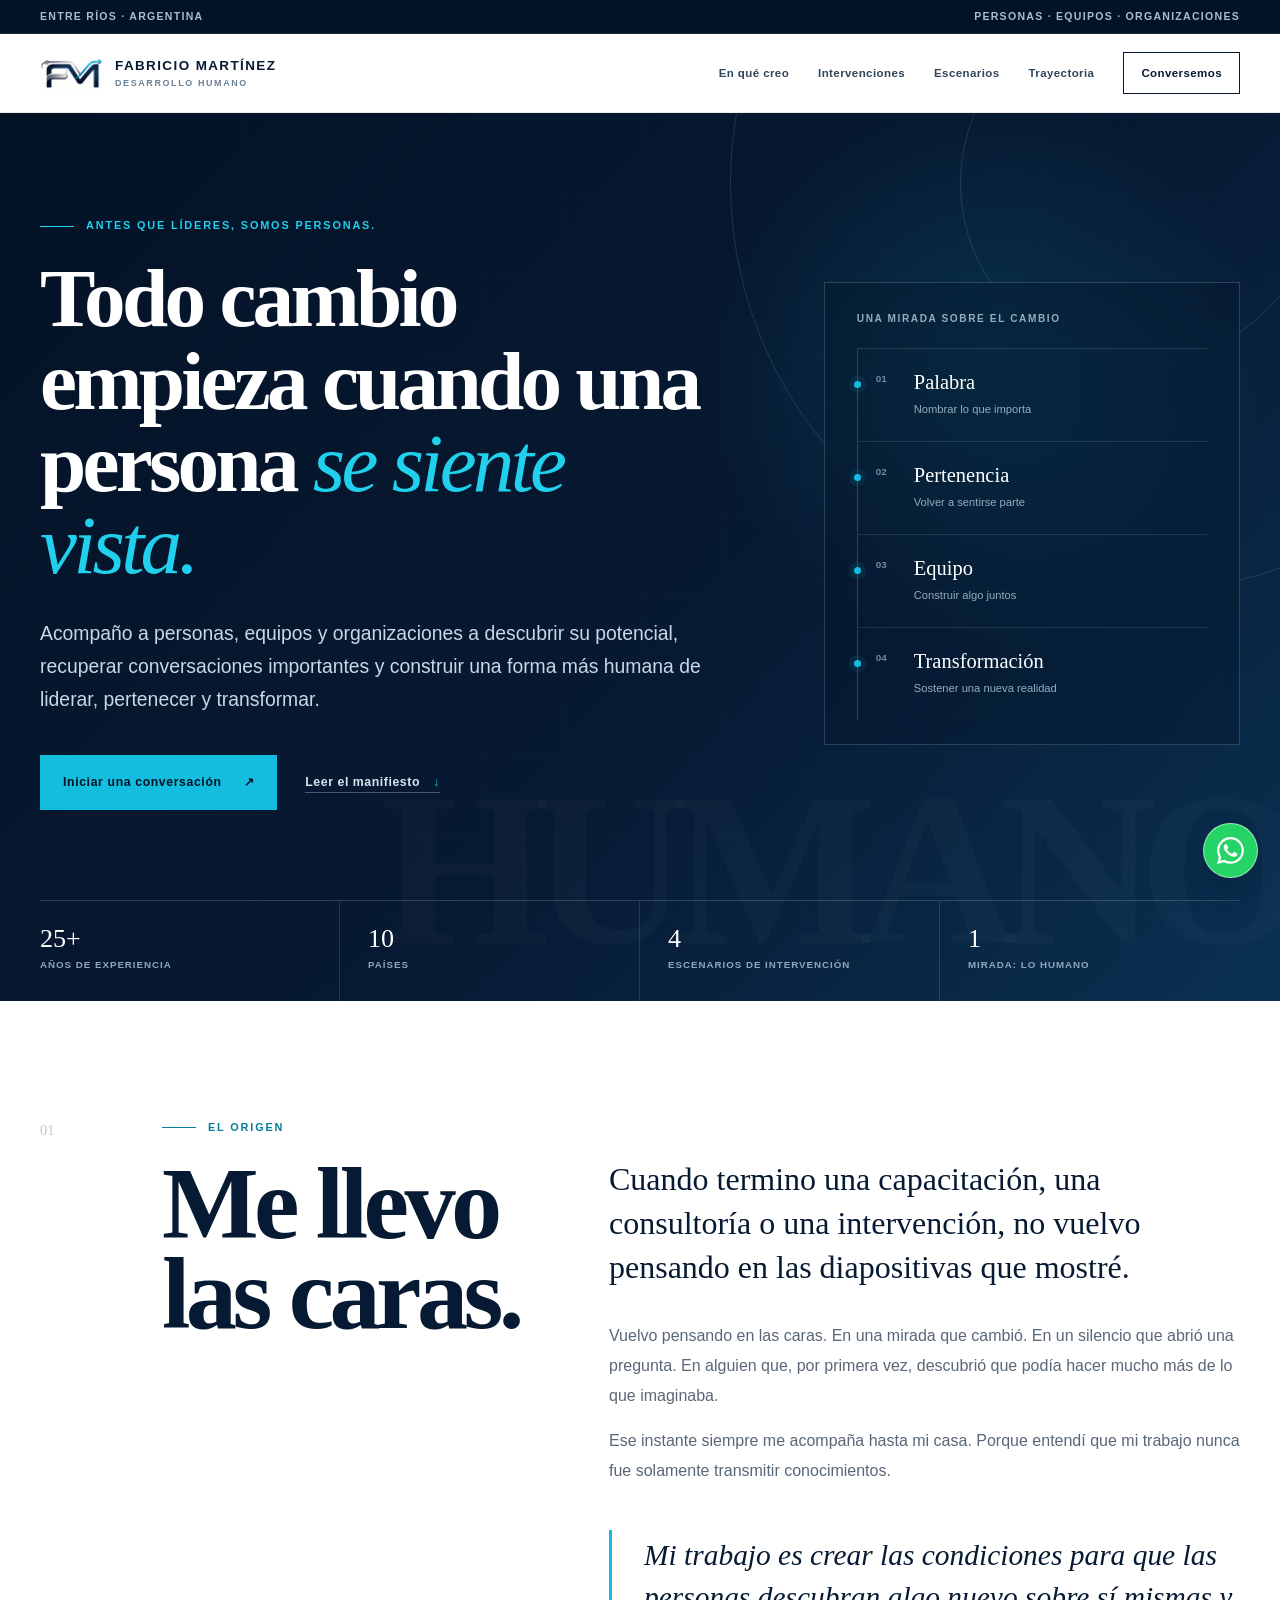
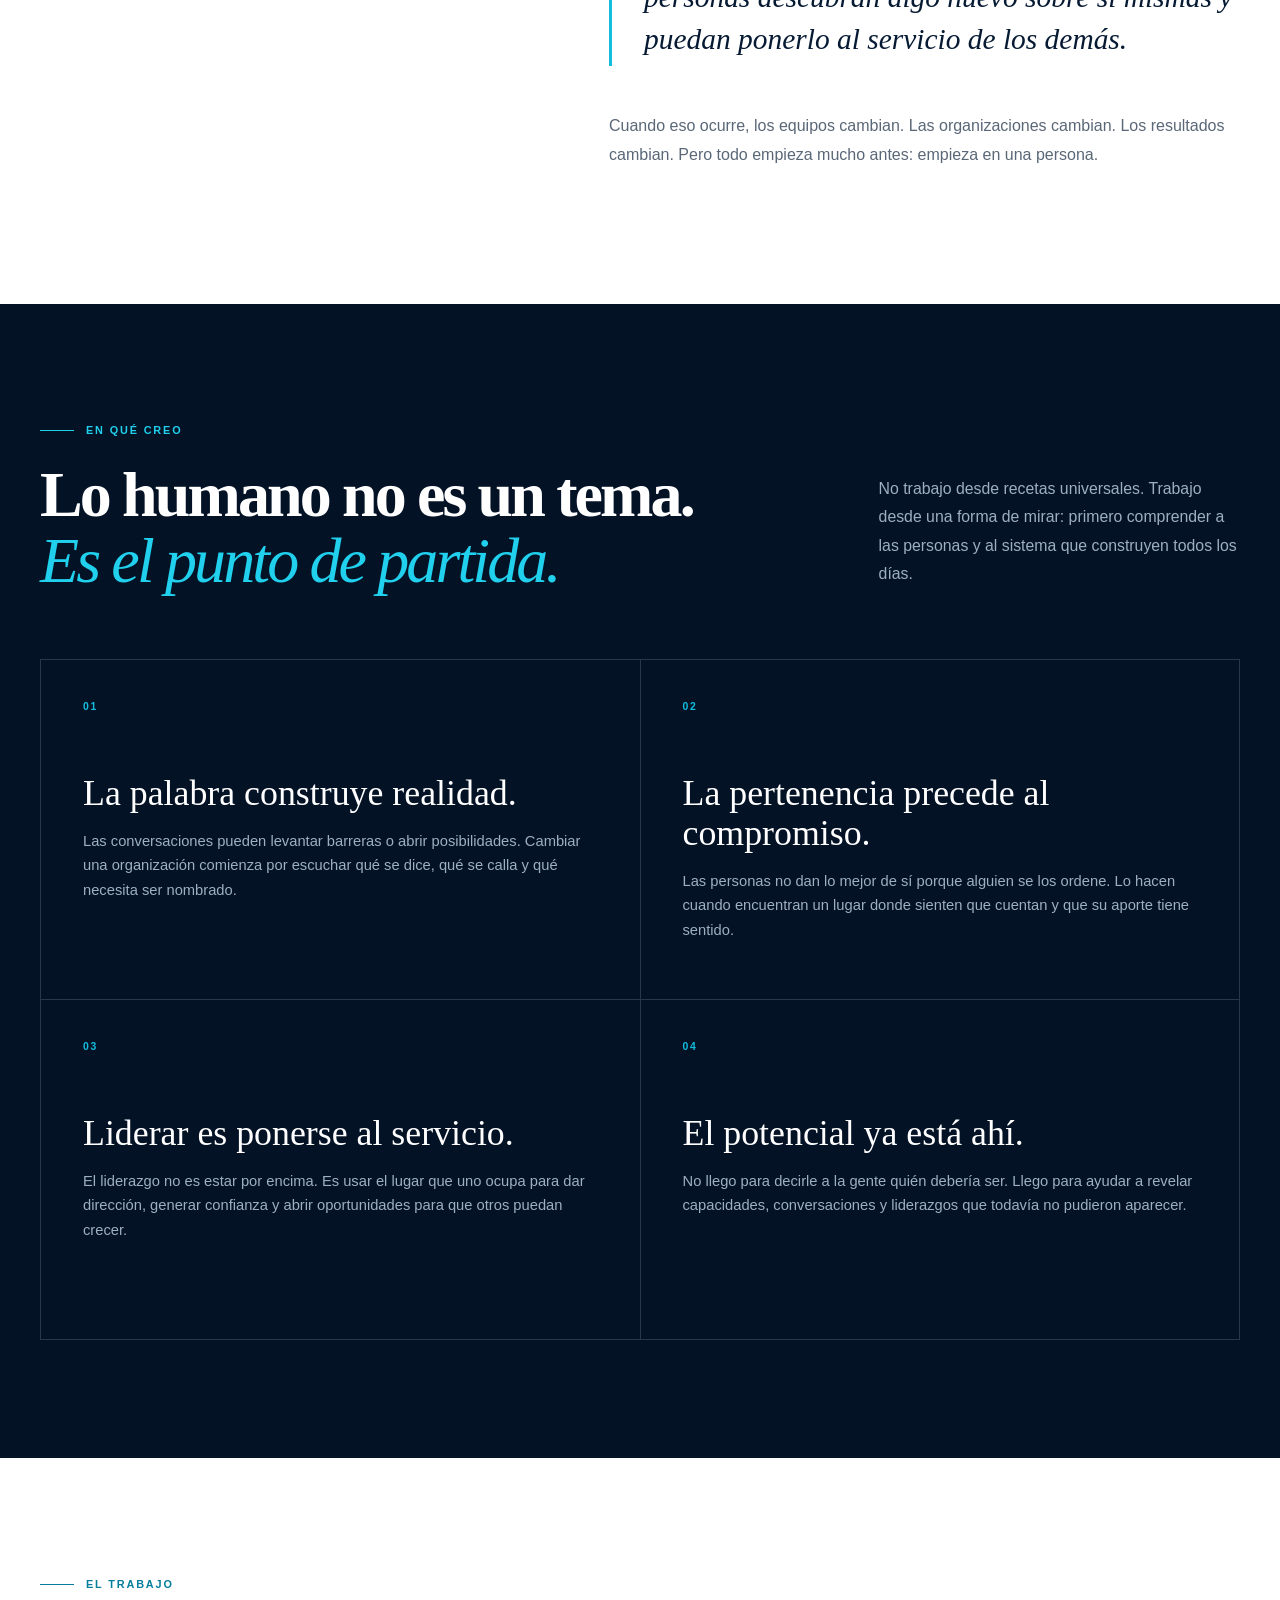
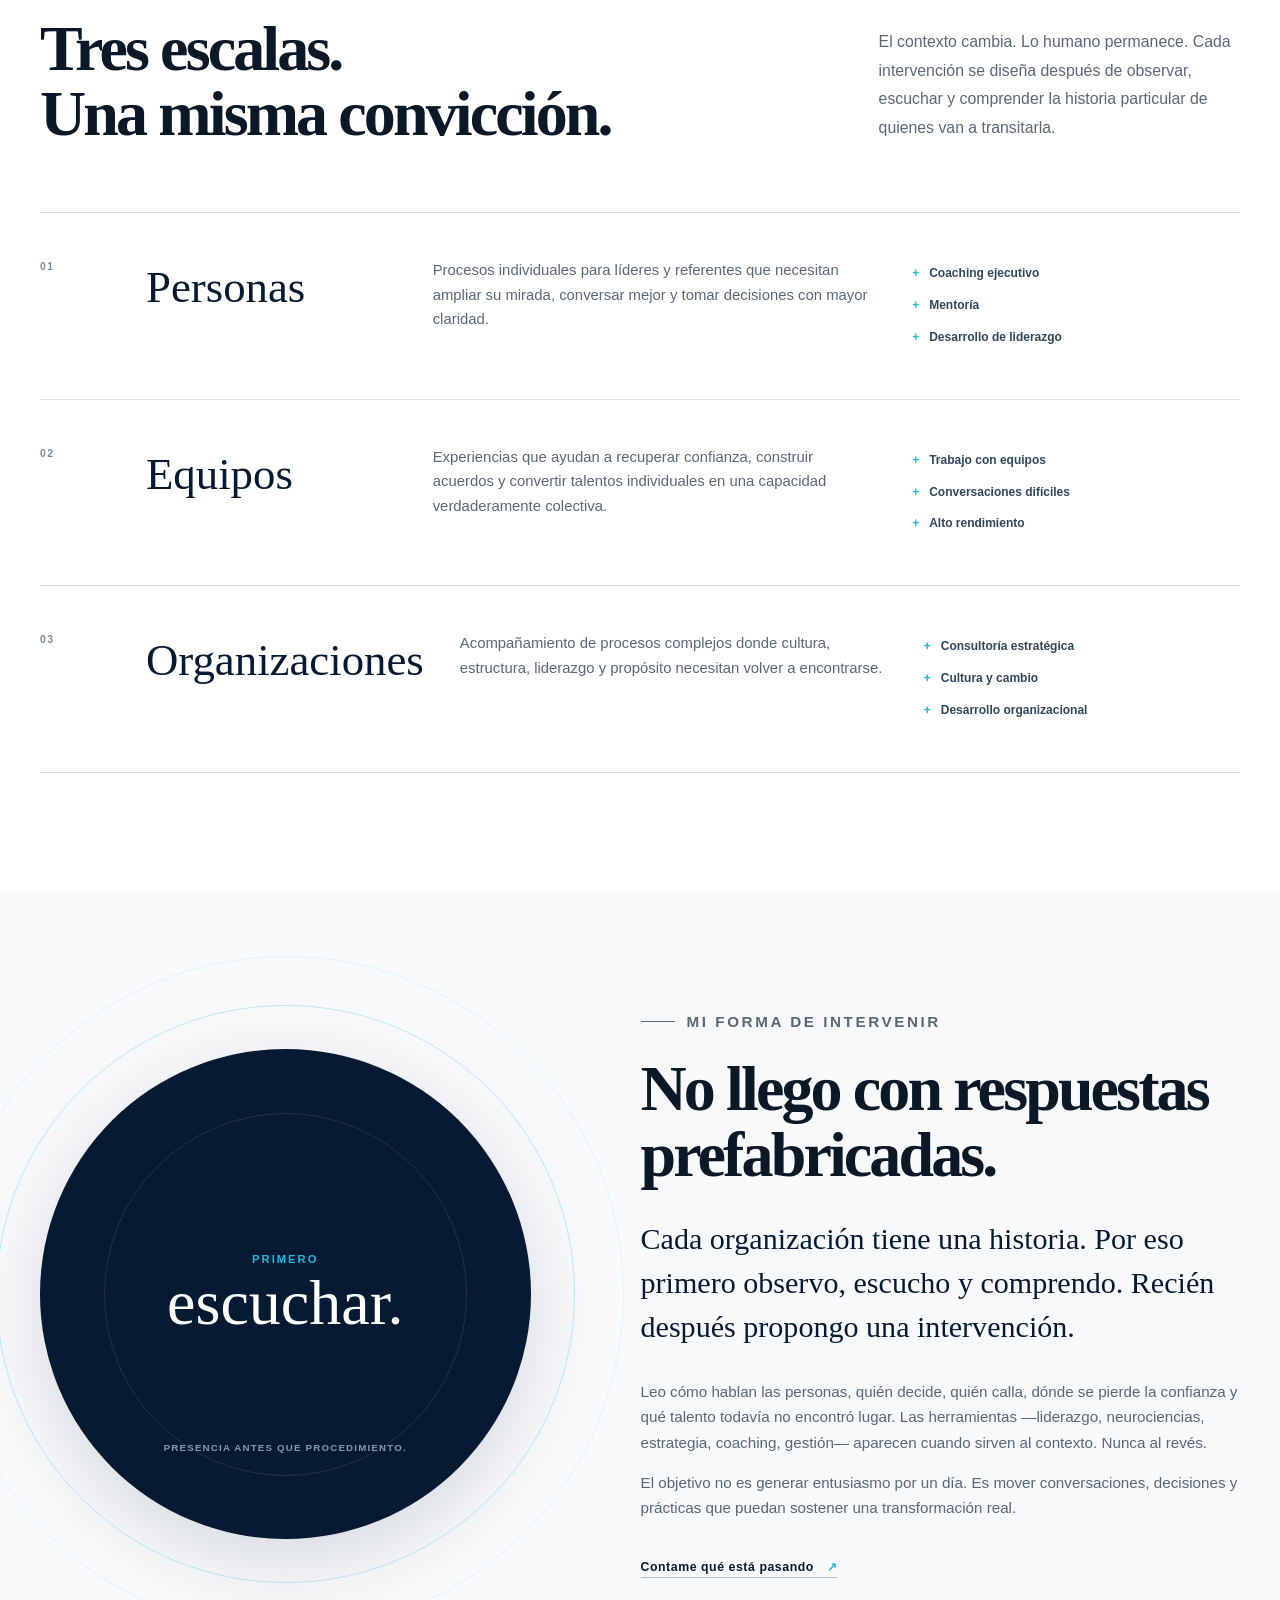
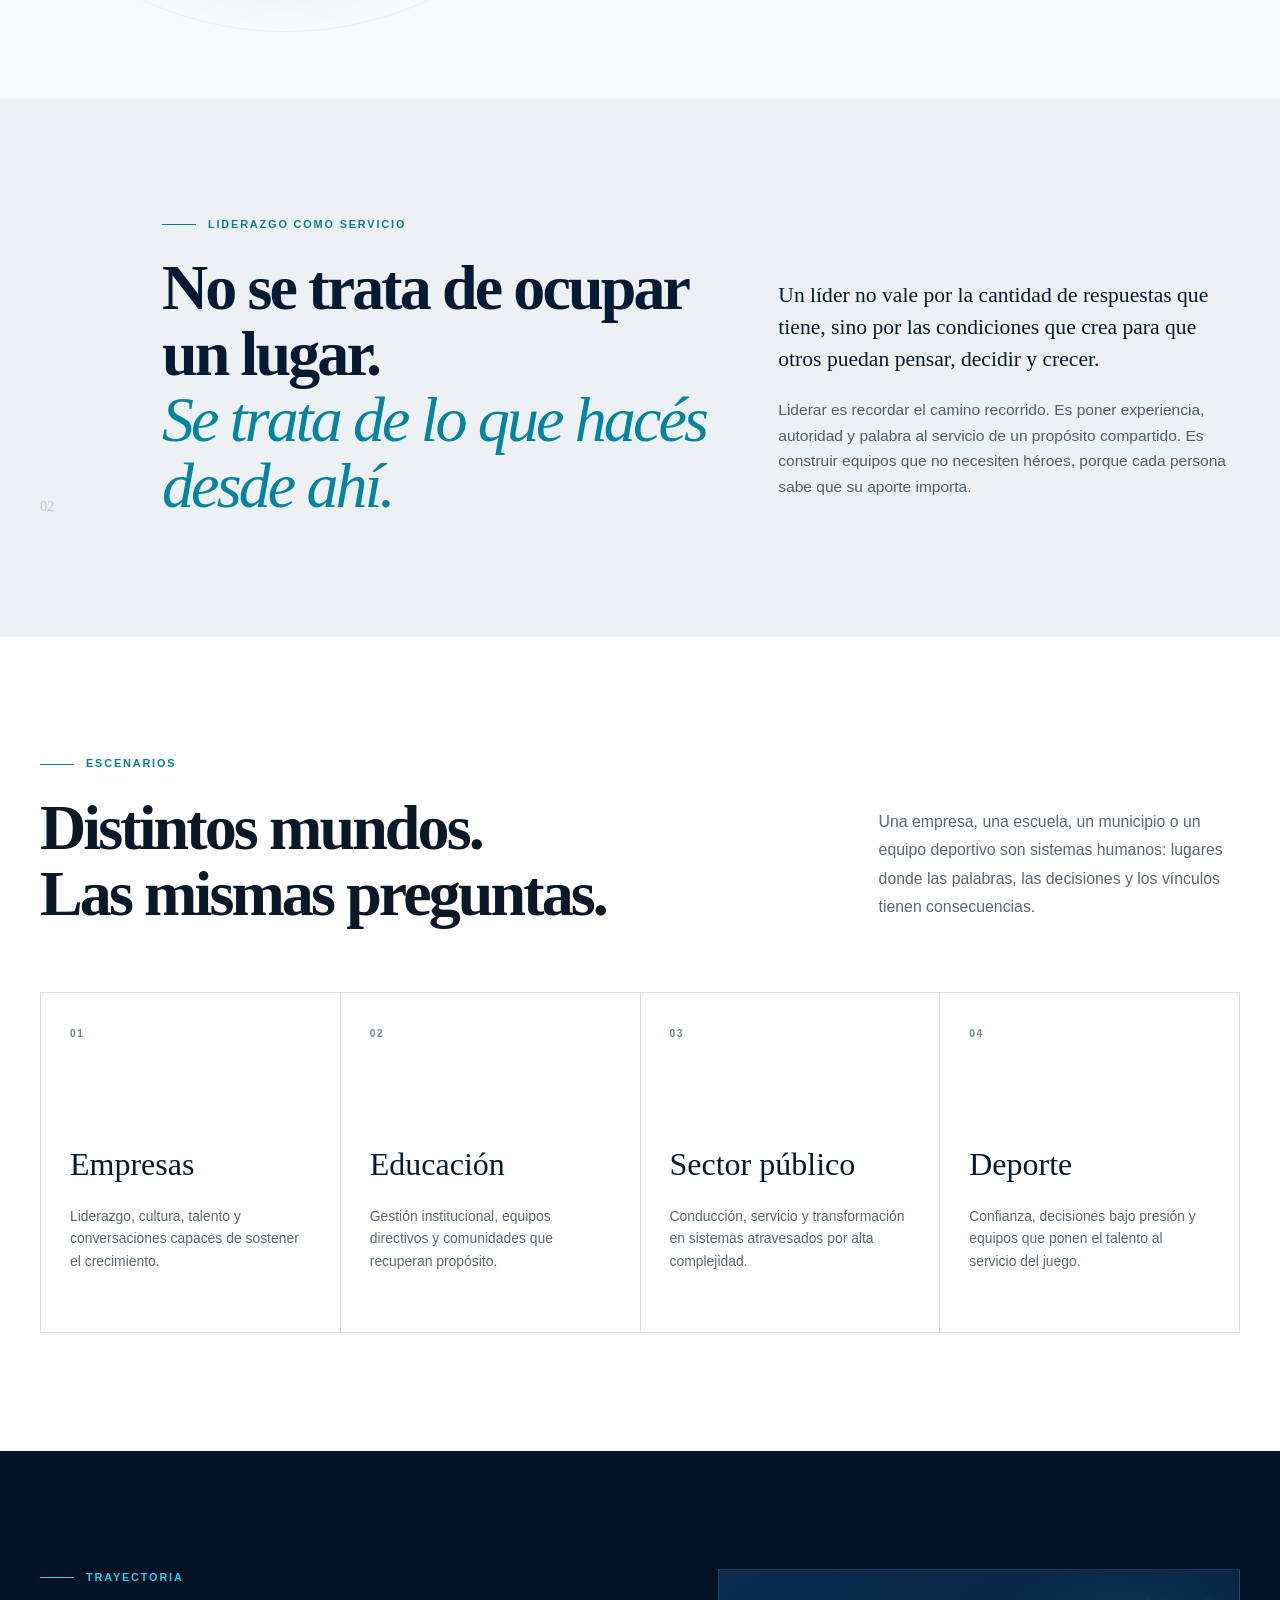
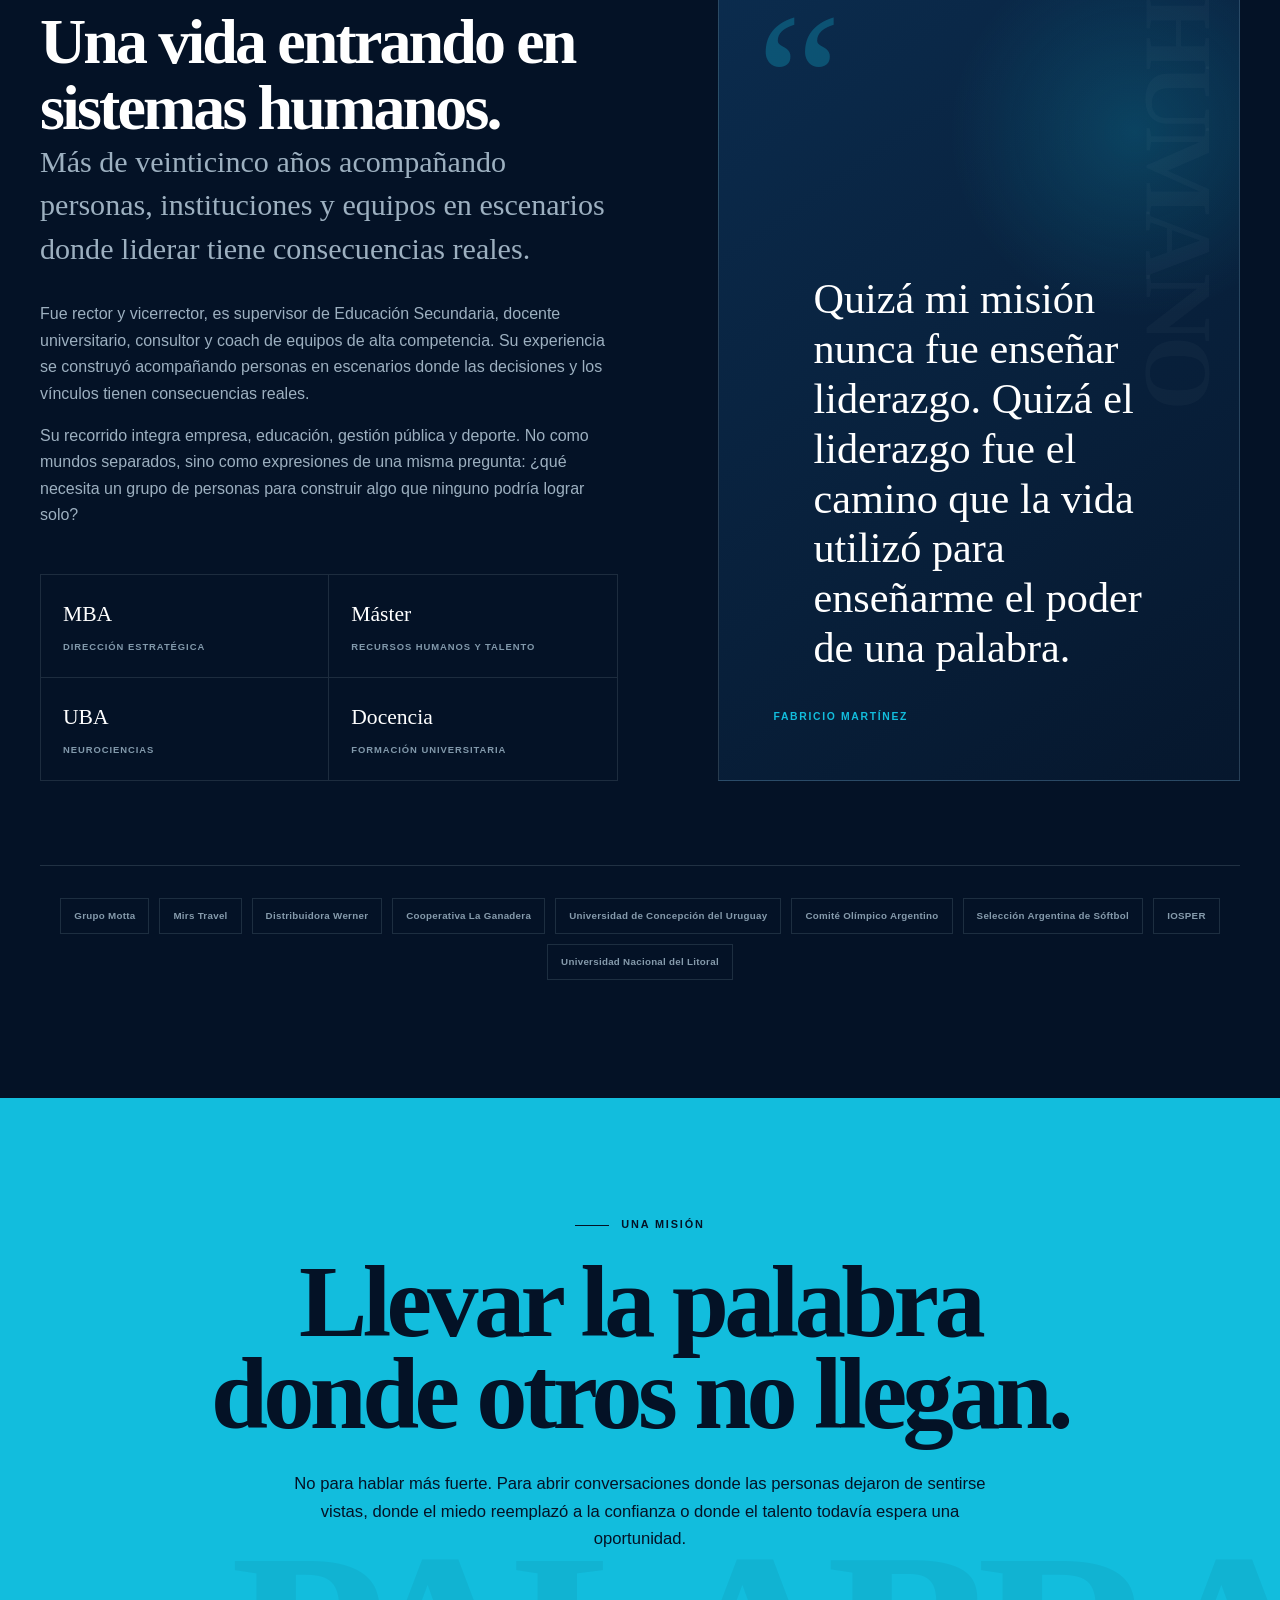
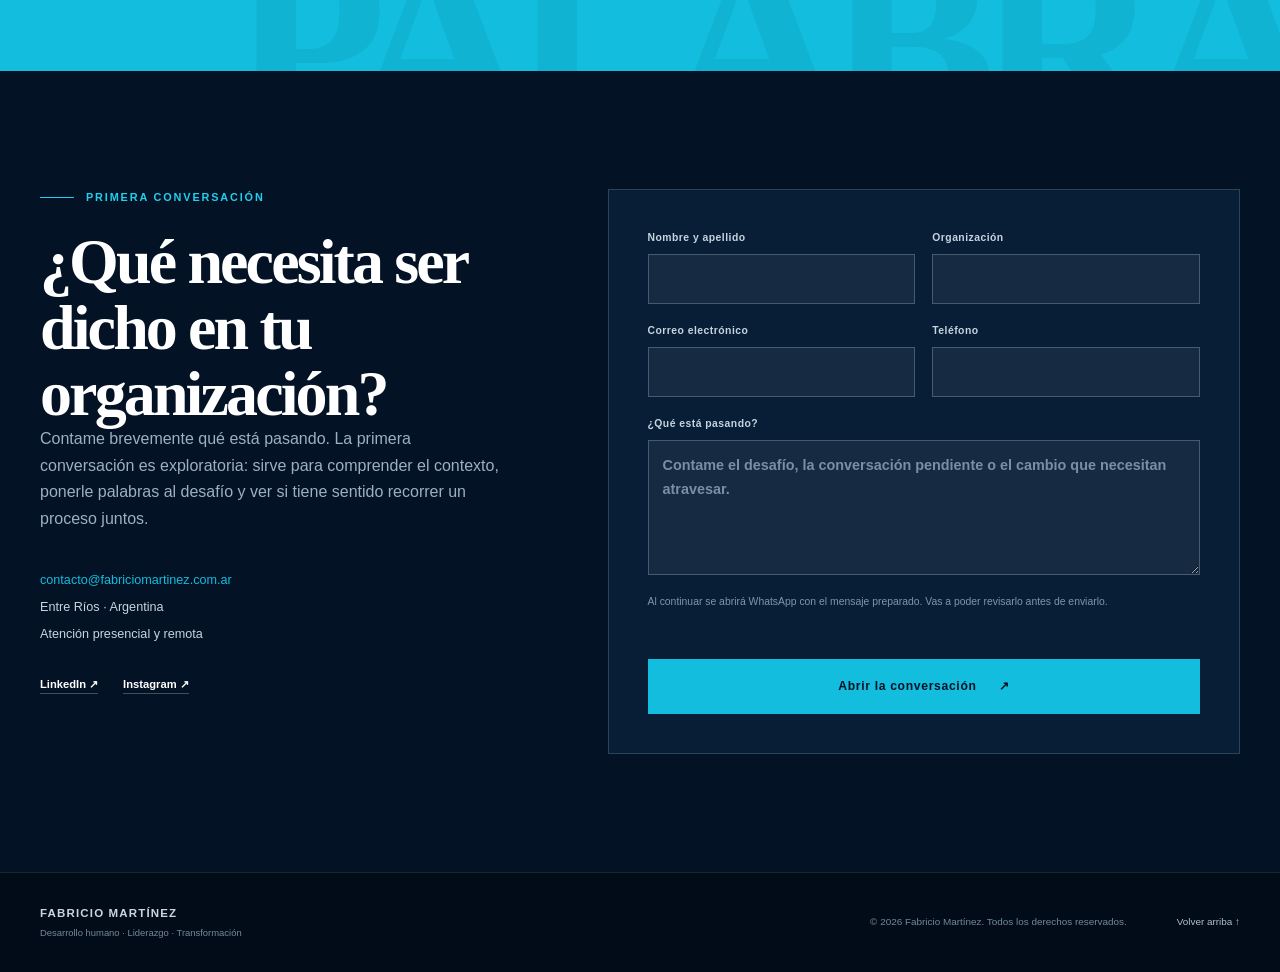
==== commit b422f026: "Nueva web Humano" ====
--- a/index.html
+++ b/index.html
@@ -93,8 +93,8 @@
       <div class="shell proof-row reveal" aria-label="Trayectoria resumida">
         <div><strong>25+</strong><span>años de experiencia</span></div>
         <div><strong>10</strong><span>países</span></div>
-        <div><strong>MBA</strong><span>dirección estratégica</span></div>
-        <div><strong>UBA</strong><span>neurociencias</span></div>
+        <div><strong>4</strong><span>escenarios de intervención</span></div>
+        <div><strong>1</strong><span>mirada: lo humano</span></div>
       </div>
     </section>
 
@@ -241,13 +241,13 @@
           <p class="kicker kicker-light">Trayectoria</p>
           <h2 id="trajectory-title">Una vida entrando en sistemas humanos.</h2>
           <p class="large-copy">Más de veinticinco años acompañando personas, instituciones y equipos en escenarios donde liderar tiene consecuencias reales.</p>
-          <p>Fabricio Martínez es MBA, Máster en Dirección de Recursos Humanos y Gestión del Talento, especialista en neurociencias aplicadas y conferencista internacional. Fue rector y vicerrector, es supervisor de Educación Secundaria, docente universitario, consultor y coach de equipos de alta competencia.</p>
+          <p>Fue rector y vicerrector, es supervisor de Educación Secundaria, docente universitario, consultor y coach de equipos de alta competencia. Su experiencia se construyó acompañando personas en escenarios donde las decisiones y los vínculos tienen consecuencias reales.</p>
           <p>Su recorrido integra empresa, educación, gestión pública y deporte. No como mundos separados, sino como expresiones de una misma pregunta: ¿qué necesita un grupo de personas para construir algo que ninguno podría lograr solo?</p>
           <ul class="credential-list">
-            <li><span>25+</span>Años de experiencia</li>
-            <li><span>10</span>Países</li>
             <li><span>MBA</span>Dirección estratégica</li>
+            <li><span>Máster</span>Recursos Humanos y talento</li>
             <li><span>UBA</span>Neurociencias</li>
+            <li><span>Docencia</span>Formación universitaria</li>
           </ul>
         </div>
 
@@ -315,7 +315,9 @@
   </footer>
 
   <a class="floating-contact" href="https://wa.me/5493434164699?text=Hola%20Fabricio%2C%20quiero%20iniciar%20una%20conversaci%C3%B3n." target="_blank" rel="noopener noreferrer" aria-label="Escribir a Fabricio por WhatsApp">
-    <span aria-hidden="true">↗</span>
+    <svg class="whatsapp-icon" xmlns="http://www.w3.org/2000/svg" viewBox="0 0 16 16" aria-hidden="true" focusable="false">
+      <path d="M13.601 2.326A7.85 7.85 0 0 0 7.994 0C3.627 0 .068 3.558.064 7.926c0 1.399.366 2.76 1.057 3.965L0 16l4.204-1.102a7.9 7.9 0 0 0 3.79.965h.004c4.368 0 7.926-3.558 7.93-7.93A7.9 7.9 0 0 0 13.6 2.326zM7.994 14.521a6.6 6.6 0 0 1-3.356-.92l-.24-.144-2.494.654.666-2.433-.156-.251a6.56 6.56 0 0 1-1.007-3.505c0-3.626 2.957-6.584 6.591-6.584a6.56 6.56 0 0 1 4.66 1.931 6.56 6.56 0 0 1 1.928 4.66c-.004 3.639-2.961 6.592-6.592 6.592m3.615-4.934c-.197-.099-1.17-.578-1.353-.646-.182-.065-.315-.099-.445.099-.133.197-.513.646-.627.775-.114.133-.232.148-.43.05-.197-.1-.836-.308-1.592-.985-.59-.525-.985-1.175-1.103-1.372-.114-.198-.011-.304.088-.403.087-.088.197-.232.296-.346.1-.114.133-.198.198-.33.065-.134.034-.248-.015-.347-.05-.099-.445-1.076-.612-1.47-.16-.389-.323-.335-.445-.34-.114-.007-.247-.007-.38-.007a.73.73 0 0 0-.529.247c-.182.198-.691.677-.691 1.654s.71 1.916.81 2.049c.098.133 1.394 2.132 3.383 2.992.47.205.84.326 1.129.418.475.152.904.129 1.246.08.38-.058 1.171-.48 1.338-.943.164-.464.164-.86.114-.943-.049-.084-.182-.133-.38-.232"/>
+    </svg>
   </a>
 
   <script type="application/ld+json">
--- a/site.css
+++ b/site.css
@@ -1275,8 +1275,8 @@
   height: 55px;
   border: 1px solid rgba(255, 255, 255, 0.55);
   border-radius: 50%;
-  background: var(--cyan);
-  color: var(--navy-950);
+  background: #25d366;
+  color: var(--white);
   box-shadow: 0 14px 35px rgba(4, 18, 38, 0.24);
   font-size: 1.25rem;
   font-weight: 900;
@@ -1285,8 +1285,15 @@
 }
 
 .floating-contact:hover {
-  background: var(--cyan-bright);
+  background: #20bd5a;
   transform: translateY(-3px) rotate(4deg);
+}
+
+.whatsapp-icon {
+  display: block;
+  width: 27px;
+  height: 27px;
+  fill: currentColor;
 }
 
 .reveal {
@@ -1359,11 +1366,12 @@
   }
 
   .nav-menu {
-    position: fixed;
-    top: 110px;
+    position: absolute;
+    top: 100%;
     right: 0;
-    bottom: 0;
+    bottom: auto;
     left: 0;
+    min-height: calc(100dvh - 78px);
     display: flex;
     align-items: stretch;
     padding: 32px 24px 50px;
@@ -1520,7 +1528,7 @@
   }
 
   .nav-menu {
-    top: 101px;
+    min-height: calc(100dvh - 70px);
   }
 
   .hero {
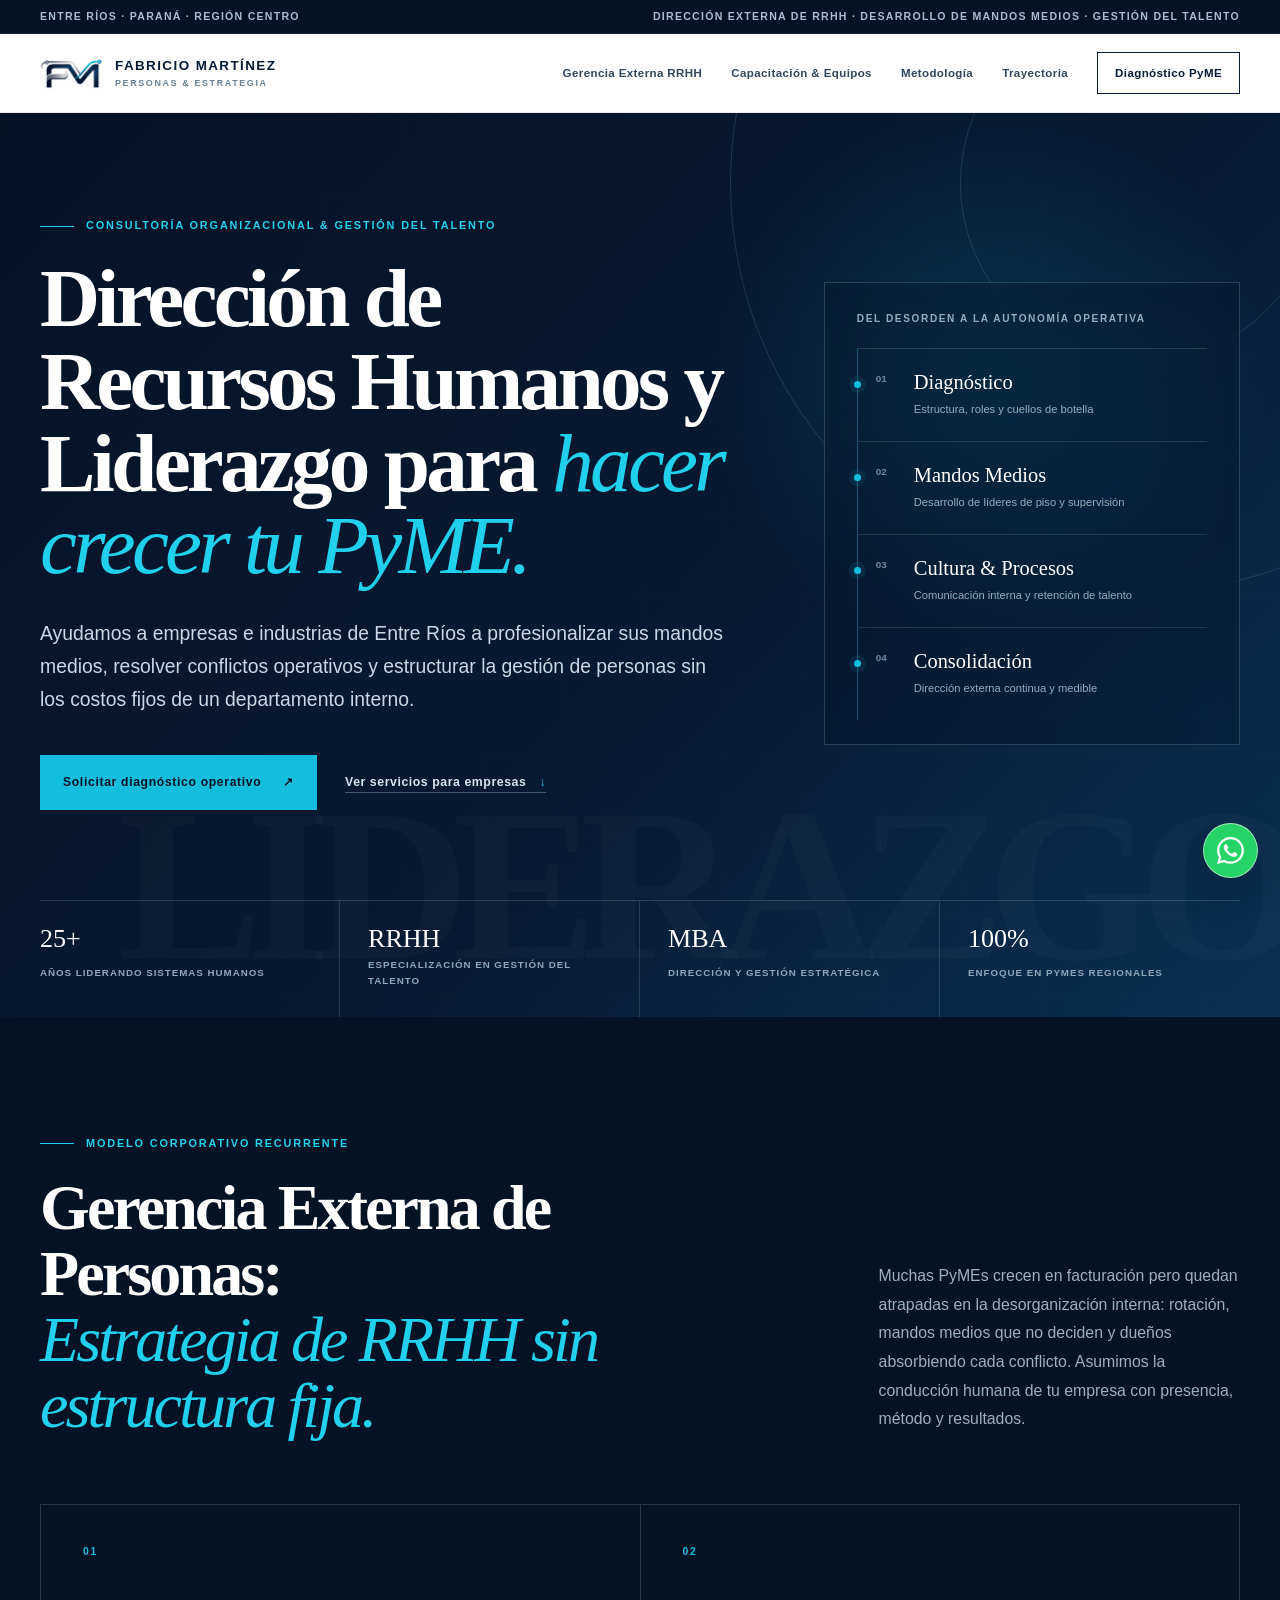
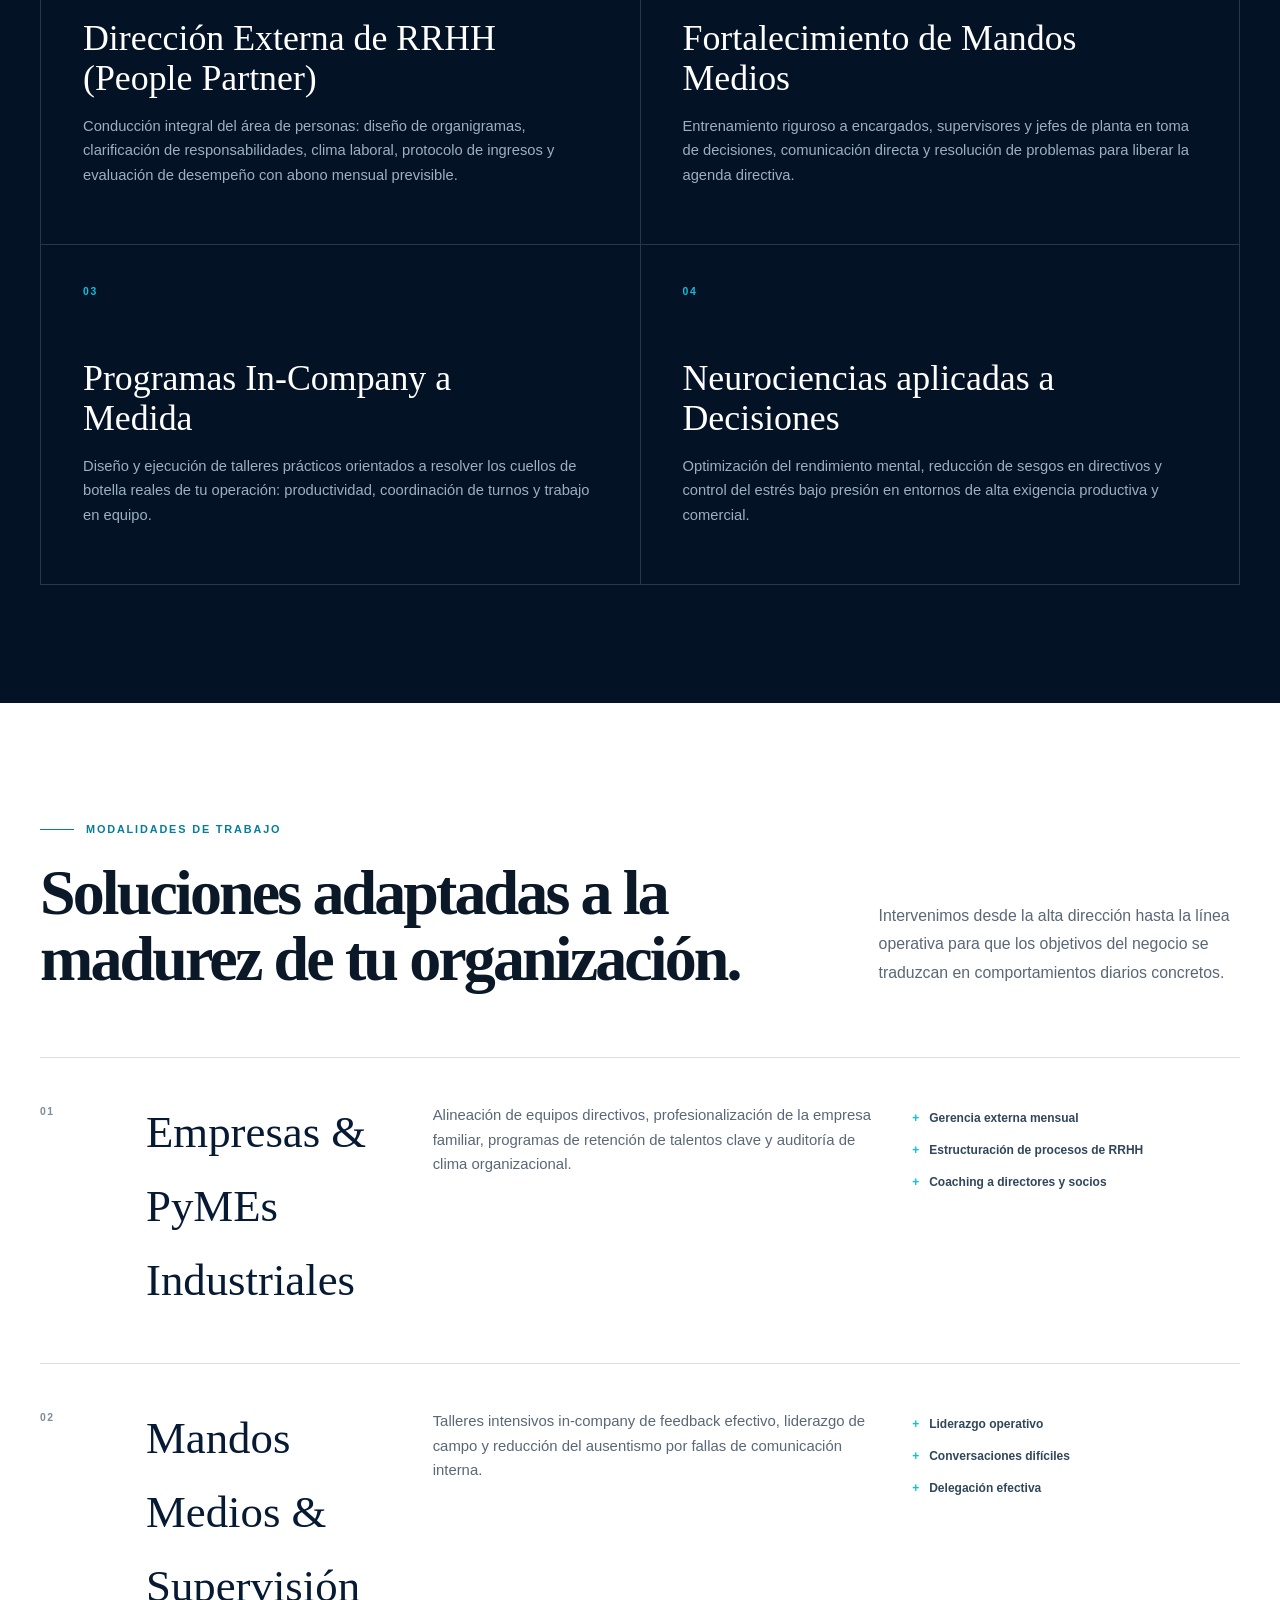
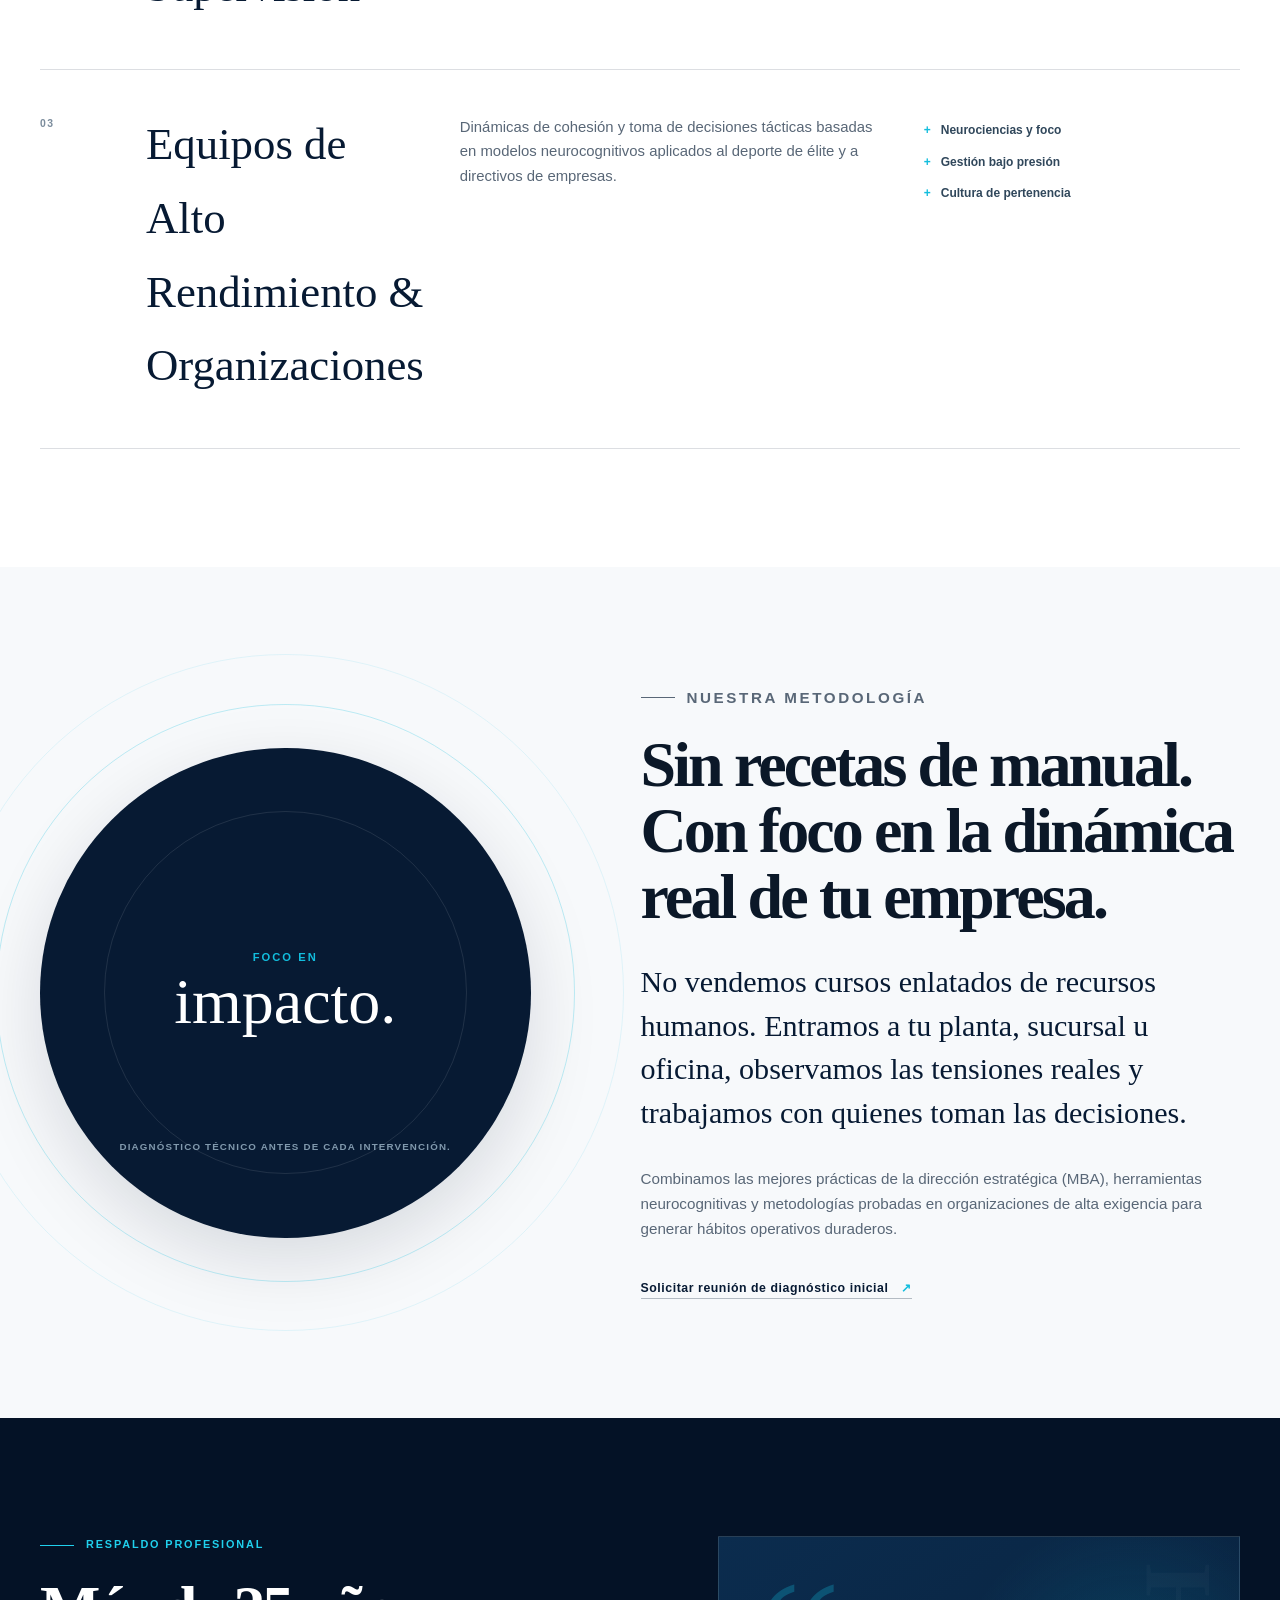
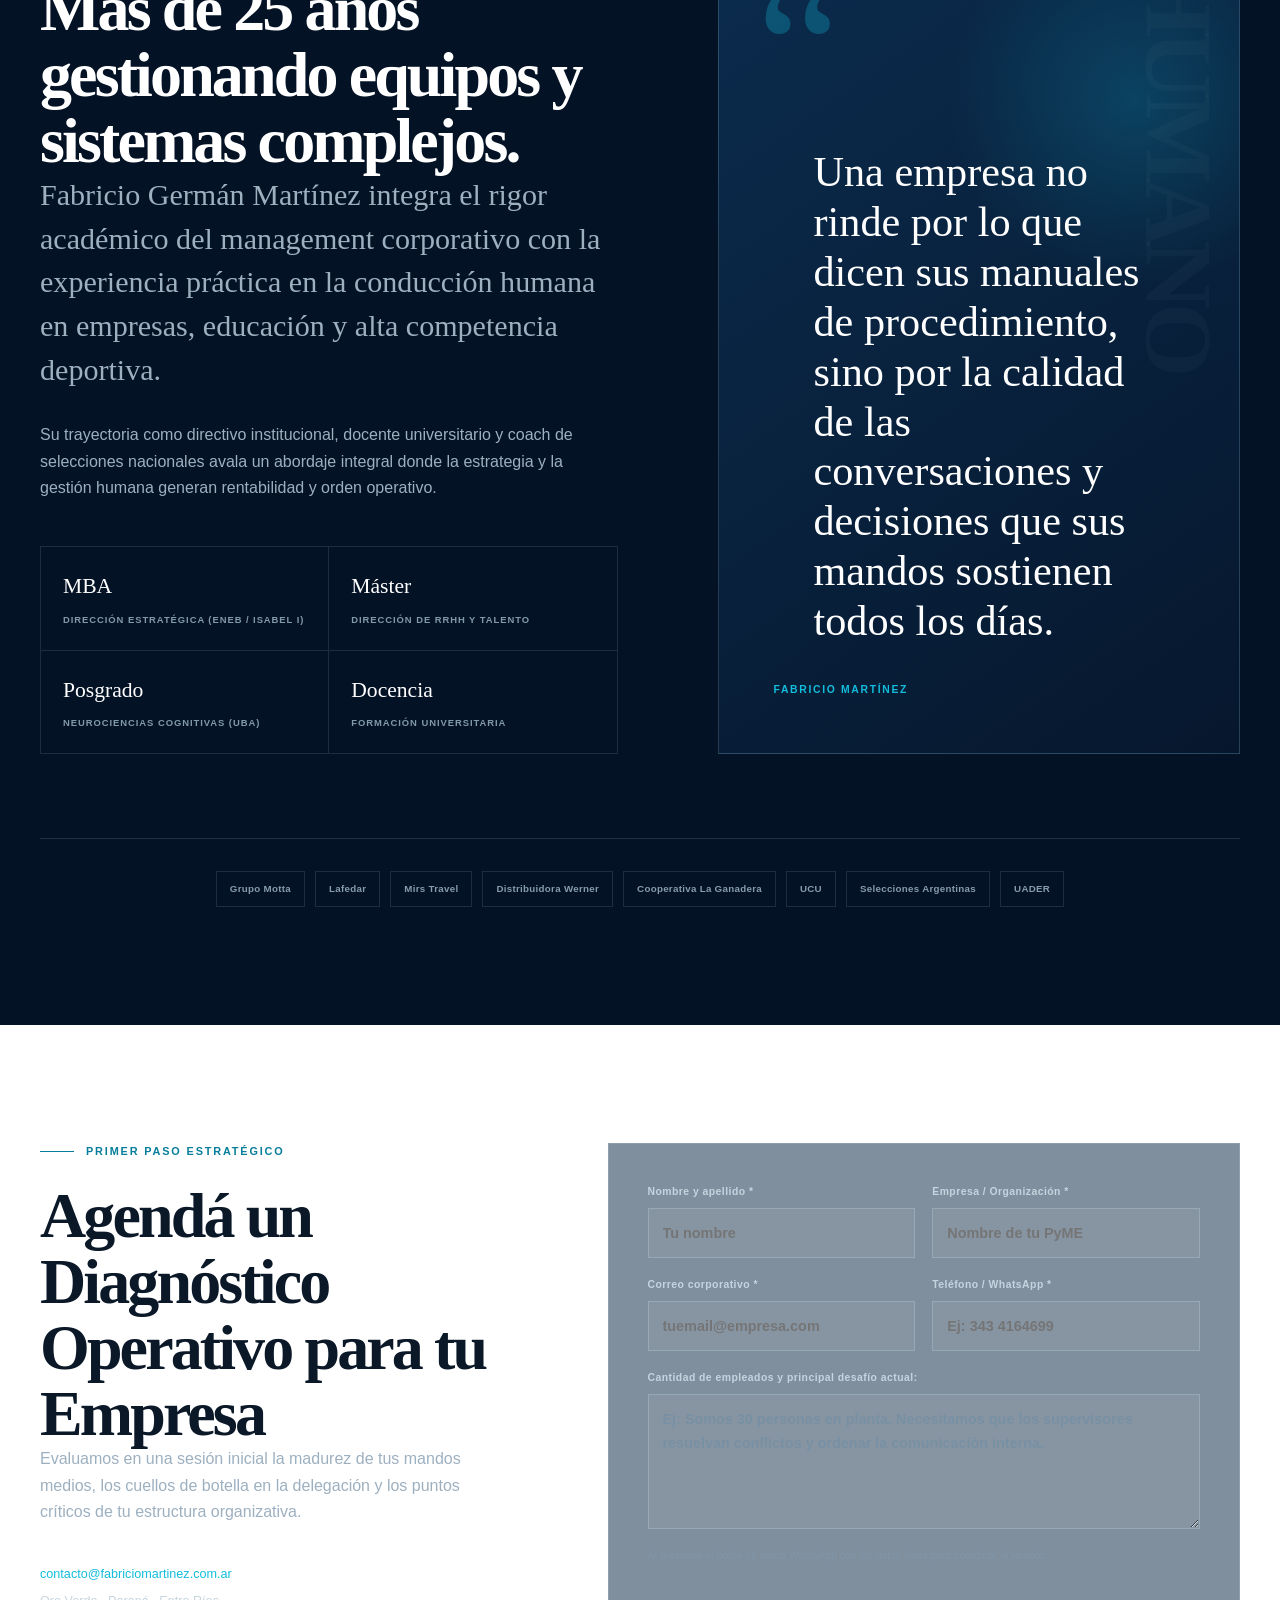
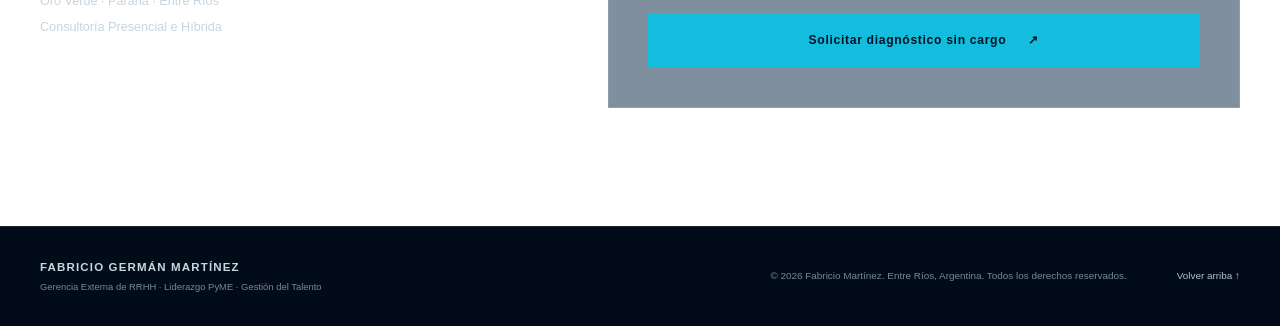
==== commit 06cc1149: "Update index.html" ====
--- a/index.html
+++ b/index.html
@@ -5,25 +5,31 @@
   <meta name="viewport" content="width=device-width, initial-scale=1" />
   <meta name="robots" content="index,follow,max-image-preview:large,max-snippet:-1,max-video-preview:-1" />
   <meta name="theme-color" content="#041226" />
-  <meta name="author" content="Fabricio Martínez" />
-  <title>Fabricio Martínez | Desarrollo humano, liderazgo y transformación</title>
-  <meta name="description" content="Acompañamiento a personas, equipos y organizaciones para recuperar conversaciones, construir pertenencia y transformar su manera de liderar." />
+  <meta name="author" content="Fabricio Germán Martínez" />
+  
+  <!-- SEO Transaccional y Local (Sin UCAP) -->
+  <title>Fabricio Martínez | Gerencia Externa de RRHH y Liderazgo en Entre Ríos</title>
+  <meta name="description" content="Dirección externa de Recursos Humanos y talento para PyMEs en Entre Ríos. Capacitación y desarrollo de mandos medios, neurociencias aplicadas y optimización operativa." />
+  <meta name="keywords" content="recursos humanos entre rios, consultora rrhh parana, gerencia externa rrhh pyme, capacitacion mandos medios, consultoria recursos humanos, liderazgo organizacional entre rios" />
   <link rel="canonical" href="https://www.fabriciomartinez.com.ar/" />
   <link rel="icon" href="favicon.png" sizes="any" />
   <link rel="stylesheet" href="site.css" />
-  <meta property="og:type" content="website" />
+
+  <!-- Open Graph -->
+  <meta property="og:type" content="business.business" />
   <meta property="og:locale" content="es_AR" />
-  <meta property="og:site_name" content="Fabricio Martínez" />
-  <meta property="og:title" content="Humano | Fabricio Martínez" />
-  <meta property="og:description" content="Todo cambio empieza cuando una persona se siente vista. Desarrollo humano, liderazgo y transformación." />
+  <meta property="og:site_name" content="Fabricio Martínez - Consultoría & RRHH" />
+  <meta property="og:title" content="Dirección Externa de RRHH y Liderazgo Operativo | Fabricio Martínez" />
+  <meta property="og:description" content="Profesionalizá la gestión de tu equipo y mandos medios sin el costo fijo de un departamento interno en Entre Ríos." />
   <meta property="og:url" content="https://www.fabriciomartinez.com.ar/" />
   <meta property="og:image" content="https://www.fabriciomartinez.com.ar/og.png" />
   <meta property="og:image:width" content="1680" />
   <meta property="og:image:height" content="945" />
-  <meta property="og:image:alt" content="Humano — Todo cambio empieza cuando una persona se siente vista." />
+
+  <!-- Twitter Card -->
   <meta name="twitter:card" content="summary_large_image" />
-  <meta name="twitter:title" content="Humano | Fabricio Martínez" />
-  <meta name="twitter:description" content="Todo cambio empieza cuando una persona se siente vista." />
+  <meta name="twitter:title" content="Fabricio Martínez | Gerencia Externa de RRHH" />
+  <meta name="twitter:description" content="Acompañamiento integral a PyMEs industriales y comerciales en Entre Ríos." />
   <meta name="twitter:image" content="https://www.fabriciomartinez.com.ar/og.png" />
 </head>
 <body>
@@ -32,18 +38,18 @@
 
   <div class="topline" aria-hidden="true">
     <div class="shell topline-inner">
-      <span>Entre Ríos · Argentina</span>
-      <span>Personas · Equipos · Organizaciones</span>
+      <span>Entre Ríos · Paraná · Región Centro</span>
+      <span>Dirección Externa de RRHH · Desarrollo de Mandos Medios · Gestión del Talento</span>
     </div>
   </div>
 
   <header class="site-header" data-site-header>
     <div class="shell nav-shell">
       <a class="brand" href="#inicio" aria-label="Fabricio Martínez, inicio">
-        <img class="brand-symbol" src="favicon.png" width="506" height="285" alt="" />
+        <img class="brand-symbol" src="favicon.png" width="506" height="285" alt="Fabricio Martínez Consultoría" />
         <span class="brand-words">
           <strong>Fabricio Martínez</strong>
-          <small>Desarrollo humano</small>
+          <small>Personas & Estrategia</small>
         </span>
       </a>
 
@@ -53,234 +59,180 @@
       </button>
 
       <nav class="nav-menu" id="nav-menu" aria-label="Navegación principal" data-nav-menu>
-        <a href="#creo">En qué creo</a>
-        <a href="#intervenciones">Intervenciones</a>
-        <a href="#escenarios">Escenarios</a>
+        <a href="#gerencia-externa">Gerencia Externa RRHH</a>
+        <a href="#intervenciones">Capacitación & Equipos</a>
+        <a href="#metodo">Metodología</a>
         <a href="#trayectoria">Trayectoria</a>
-        <a class="nav-cta" href="#conversar">Conversemos</a>
+        <a class="nav-cta" href="#conversar">Diagnóstico PyME</a>
       </nav>
     </div>
   </header>
 
   <main id="contenido">
+    <!-- HERO SECTION -->
     <section class="hero" id="inicio" aria-labelledby="hero-title">
       <div class="hero-orbit orbit-one" aria-hidden="true"></div>
       <div class="hero-orbit orbit-two" aria-hidden="true"></div>
-      <div class="hero-word" aria-hidden="true">HUMANO</div>
+      <div class="hero-word" aria-hidden="true">LIDERAZGO</div>
 
       <div class="shell hero-grid">
         <div class="hero-copy reveal">
-          <p class="kicker kicker-light">Antes que líderes, somos personas.</p>
-          <h1 id="hero-title">Todo cambio empieza cuando una persona <em>se siente vista.</em></h1>
-          <p class="hero-lead">Acompaño a personas, equipos y organizaciones a descubrir su potencial, recuperar conversaciones importantes y construir una forma más humana de liderar, pertenecer y transformar.</p>
+          <p class="kicker kicker-light">Consultoría Organizacional & Gestión del Talento</p>
+          <h1 id="hero-title">Dirección de Recursos Humanos y Liderazgo para <em>hacer crecer tu PyME.</em></h1>
+          <p class="hero-lead">Ayudamos a empresas e industrias de Entre Ríos a profesionalizar sus mandos medios, resolver conflictos operativos y estructurar la gestión de personas sin los costos fijos de un departamento interno.</p>
           <div class="hero-actions">
-            <a class="button button-cyan" href="#conversar">Iniciar una conversación <span aria-hidden="true">↗</span></a>
-            <a class="text-link text-link-light" href="#manifiesto">Leer el manifiesto <span aria-hidden="true">↓</span></a>
-          </div>
-        </div>
-
-        <div class="human-sequence reveal" aria-label="De la palabra a la transformación">
-          <div class="sequence-intro">Una mirada sobre el cambio</div>
+            <a class="button button-cyan" href="#conversar">Solicitar diagnóstico operativo <span aria-hidden="true">↗</span></a>
+            <a class="text-link text-link-light" href="#gerencia-externa">Ver servicios para empresas <span aria-hidden="true">↓</span></a>
+          </div>
+        </div>
+
+        <div class="human-sequence reveal" aria-label="Ruta de intervención corporativa">
+          <div class="sequence-intro">Del desorden a la autonomía operativa</div>
           <ol>
-            <li><span>01</span><strong>Palabra</strong><small>Nombrar lo que importa</small></li>
-            <li><span>02</span><strong>Pertenencia</strong><small>Volver a sentirse parte</small></li>
-            <li><span>03</span><strong>Equipo</strong><small>Construir algo juntos</small></li>
-            <li><span>04</span><strong>Transformación</strong><small>Sostener una nueva realidad</small></li>
+            <li><span>01</span><strong>Diagnóstico</strong><small>Estructura, roles y cuellos de botella</small></li>
+            <li><span>02</span><strong>Mandos Medios</strong><small>Desarrollo de líderes de piso y supervisión</small></li>
+            <li><span>03</span><strong>Cultura & Procesos</strong><small>Comunicación interna y retención de talento</small></li>
+            <li><span>04</span><strong>Consolidación</strong><small>Dirección externa continua y medible</small></li>
           </ol>
         </div>
       </div>
 
-      <div class="shell proof-row reveal" aria-label="Trayectoria resumida">
-        <div><strong>25+</strong><span>años de experiencia</span></div>
-        <div><strong>10</strong><span>países</span></div>
-        <div><strong>4</strong><span>escenarios de intervención</span></div>
-        <div><strong>1</strong><span>mirada: lo humano</span></div>
-      </div>
-    </section>
-
-    <section class="faces section" id="manifiesto" aria-labelledby="faces-title">
-      <div class="shell faces-grid">
-        <div class="section-number" aria-hidden="true">01</div>
-        <div class="faces-heading reveal">
-          <p class="kicker">El origen</p>
-          <h2 id="faces-title">Me llevo<br />las caras.</h2>
-        </div>
-        <div class="faces-story reveal">
-          <p class="story-lead">Cuando termino una capacitación, una consultoría o una intervención, no vuelvo pensando en las diapositivas que mostré.</p>
-          <p>Vuelvo pensando en las caras. En una mirada que cambió. En un silencio que abrió una pregunta. En alguien que, por primera vez, descubrió que podía hacer mucho más de lo que imaginaba.</p>
-          <p>Ese instante siempre me acompaña hasta mi casa. Porque entendí que mi trabajo nunca fue solamente transmitir conocimientos.</p>
-          <blockquote>Mi trabajo es crear las condiciones para que las personas descubran algo nuevo sobre sí mismas y puedan ponerlo al servicio de los demás.</blockquote>
-          <p>Cuando eso ocurre, los equipos cambian. Las organizaciones cambian. Los resultados cambian. Pero todo empieza mucho antes: empieza en una persona.</p>
-        </div>
-      </div>
-    </section>
-
-    <section class="beliefs section section-ink" id="creo" aria-labelledby="beliefs-title">
+      <div class="shell proof-row reveal" aria-label="Métricas de trayectoria">
+        <div><strong>25+</strong><span>años liderando sistemas humanos</span></div>
+        <div><strong>RRHH</strong><span>Especialización en Gestión del Talento</span></div>
+        <div><strong>MBA</strong><span>Dirección y Gestión Estratégica</span></div>
+        <div><strong>100%</strong><span>Enfoque en PyMEs regionales</span></div>
+      </div>
+    </section>
+
+    <!-- SECCIÓN CORE: GERENCIA EXTERNA DE RRHH -->
+    <section class="section section-ink" id="gerencia-externa" aria-labelledby="gerencia-title">
       <div class="shell">
         <div class="section-heading split-heading reveal">
           <div>
-            <p class="kicker kicker-light">En qué creo</p>
-            <h2 id="beliefs-title">Lo humano no es un tema.<br /><em>Es el punto de partida.</em></h2>
-          </div>
-          <p>No trabajo desde recetas universales. Trabajo desde una forma de mirar: primero comprender a las personas y al sistema que construyen todos los días.</p>
+            <p class="kicker kicker-light">Modelo Corporativo Recurrente</p>
+            <h2 id="gerencia-title">Gerencia Externa de Personas:<br /><em>Estrategia de RRHH sin estructura fija.</em></h2>
+          </div>
+          <p>Muchas PyMEs crecen en facturación pero quedan atrapadas en la desorganización interna: rotación, mandos medios que no deciden y dueños absorbiendo cada conflicto. Asumimos la conducción humana de tu empresa con presencia, método y resultados.</p>
         </div>
 
         <div class="belief-grid">
           <article class="belief-card reveal">
             <span>01</span>
-            <h3>La palabra construye realidad.</h3>
-            <p>Las conversaciones pueden levantar barreras o abrir posibilidades. Cambiar una organización comienza por escuchar qué se dice, qué se calla y qué necesita ser nombrado.</p>
+            <h3>Dirección Externa de RRHH (People Partner)</h3>
+            <p>Conducción integral del área de personas: diseño de organigramas, clarificación de responsabilidades, clima laboral, protocolo de ingresos y evaluación de desempeño con abono mensual previsible.</p>
           </article>
           <article class="belief-card reveal">
             <span>02</span>
-            <h3>La pertenencia precede al compromiso.</h3>
-            <p>Las personas no dan lo mejor de sí porque alguien se los ordene. Lo hacen cuando encuentran un lugar donde sienten que cuentan y que su aporte tiene sentido.</p>
+            <h3>Fortalecimiento de Mandos Medios</h3>
+            <p>Entrenamiento riguroso a encargados, supervisores y jefes de planta en toma de decisiones, comunicación directa y resolución de problemas para liberar la agenda directiva.</p>
           </article>
           <article class="belief-card reveal">
             <span>03</span>
-            <h3>Liderar es ponerse al servicio.</h3>
-            <p>El liderazgo no es estar por encima. Es usar el lugar que uno ocupa para dar dirección, generar confianza y abrir oportunidades para que otros puedan crecer.</p>
+            <h3>Programas In-Company a Medida</h3>
+            <p>Diseño y ejecución de talleres prácticos orientados a resolver los cuellos de botella reales de tu operación: productividad, coordinación de turnos y trabajo en equipo.</p>
           </article>
           <article class="belief-card reveal">
             <span>04</span>
-            <h3>El potencial ya está ahí.</h3>
-            <p>No llego para decirle a la gente quién debería ser. Llego para ayudar a revelar capacidades, conversaciones y liderazgos que todavía no pudieron aparecer.</p>
-          </article>
-        </div>
-      </div>
-    </section>
-
+            <h3>Neurociencias aplicadas a Decisiones</h3>
+            <p>Optimización del rendimiento mental, reducción de sesgos en directivos y control del estrés bajo presión en entornos de alta exigencia productiva y comercial.</p>
+          </article>
+        </div>
+      </div>
+    </section>
+
+    <!-- SECCIÓN INTERVENCIONES POR ESCALA -->
     <section class="interventions section" id="intervenciones" aria-labelledby="interventions-title">
       <div class="shell">
         <div class="section-heading split-heading reveal">
           <div>
-            <p class="kicker">El trabajo</p>
-            <h2 id="interventions-title">Tres escalas.<br />Una misma convicción.</h2>
-          </div>
-          <p>El contexto cambia. Lo humano permanece. Cada intervención se diseña después de observar, escuchar y comprender la historia particular de quienes van a transitarla.</p>
+            <p class="kicker">Modalidades de Trabajo</p>
+            <h2 id="interventions-title">Soluciones adaptadas a la madurez de tu organización.</h2>
+          </div>
+          <p>Intervenimos desde la alta dirección hasta la línea operativa para que los objetivos del negocio se traduzcan en comportamientos diarios concretos.</p>
         </div>
 
         <div class="intervention-list">
           <article class="intervention-row reveal">
             <div class="intervention-index">01</div>
-            <h3>Personas</h3>
-            <p>Procesos individuales para líderes y referentes que necesitan ampliar su mirada, conversar mejor y tomar decisiones con mayor claridad.</p>
-            <ul><li>Coaching ejecutivo</li><li>Mentoría</li><li>Desarrollo de liderazgo</li></ul>
+            <h3>Empresas & PyMEs Industriales</h3>
+            <p>Alineación de equipos directivos, profesionalización de la empresa familiar, programas de retención de talentos clave y auditoría de clima organizacional.</p>
+            <ul><li>Gerencia externa mensual</li><li>Estructuración de procesos de RRHH</li><li>Coaching a directores y socios</li></ul>
           </article>
           <article class="intervention-row reveal">
             <div class="intervention-index">02</div>
-            <h3>Equipos</h3>
-            <p>Experiencias que ayudan a recuperar confianza, construir acuerdos y convertir talentos individuales en una capacidad verdaderamente colectiva.</p>
-            <ul><li>Trabajo con equipos</li><li>Conversaciones difíciles</li><li>Alto rendimiento</li></ul>
+            <h3>Mandos Medios & Supervisión</h3>
+            <p>Talleres intensivos in-company de feedback efectivo, liderazgo de campo y reducción del ausentismo por fallas de comunicación interna.</p>
+            <ul><li>Liderazgo operativo</li><li>Conversaciones difíciles</li><li>Delegación efectiva</li></ul>
           </article>
           <article class="intervention-row reveal">
             <div class="intervention-index">03</div>
-            <h3>Organizaciones</h3>
-            <p>Acompañamiento de procesos complejos donde cultura, estructura, liderazgo y propósito necesitan volver a encontrarse.</p>
-            <ul><li>Consultoría estratégica</li><li>Cultura y cambio</li><li>Desarrollo organizacional</li></ul>
-          </article>
-        </div>
-      </div>
-    </section>
-
-    <section class="approach section" aria-labelledby="approach-title">
+            <h3>Equipos de Alto Rendimiento & Organizaciones</h3>
+            <p>Dinámicas de cohesión y toma de decisiones tácticas basadas en modelos neurocognitivos aplicados al deporte de élite y a directivos de empresas.</p>
+            <ul><li>Neurociencias y foco</li><li>Gestión bajo presión</li><li>Cultura de pertenencia</li></ul>
+          </article>
+        </div>
+      </div>
+    </section>
+
+    <!-- METODOLOGÍA -->
+    <section class="approach section section-silver" id="metodo" aria-labelledby="approach-title">
       <div class="shell approach-grid">
         <div class="approach-visual reveal" aria-hidden="true">
           <div class="visual-ring ring-a"></div>
           <div class="visual-ring ring-b"></div>
-          <div class="visual-core"><span>Primero</span><strong>escuchar.</strong></div>
-          <div class="visual-caption">Presencia antes que procedimiento.</div>
+          <div class="visual-core"><span>Foco en</span><strong>impacto.</strong></div>
+          <div class="visual-caption">Diagnóstico técnico antes de cada intervención.</div>
         </div>
         <div class="approach-copy reveal">
-          <p class="kicker">Mi forma de intervenir</p>
-          <h2 id="approach-title">No llego con respuestas prefabricadas.</h2>
-          <p class="large-copy">Cada organización tiene una historia. Por eso primero observo, escucho y comprendo. Recién después propongo una intervención.</p>
-          <p>Leo cómo hablan las personas, quién decide, quién calla, dónde se pierde la confianza y qué talento todavía no encontró lugar. Las herramientas —liderazgo, neurociencias, estrategia, coaching, gestión— aparecen cuando sirven al contexto. Nunca al revés.</p>
-          <p>El objetivo no es generar entusiasmo por un día. Es mover conversaciones, decisiones y prácticas que puedan sostener una transformación real.</p>
-          <a class="text-link" href="#conversar">Contame qué está pasando <span aria-hidden="true">↗</span></a>
-        </div>
-      </div>
-    </section>
-
-    <section class="service-leadership section section-silver" aria-labelledby="leadership-title">
-      <div class="shell leadership-grid">
-        <div class="section-number" aria-hidden="true">02</div>
-        <div class="reveal">
-          <p class="kicker">Liderazgo como servicio</p>
-          <h2 id="leadership-title">No se trata de ocupar un lugar.<br /><em>Se trata de lo que hacés desde ahí.</em></h2>
-        </div>
-        <div class="leadership-copy reveal">
-          <p>Un líder no vale por la cantidad de respuestas que tiene, sino por las condiciones que crea para que otros puedan pensar, decidir y crecer.</p>
-          <p>Liderar es recordar el camino recorrido. Es poner experiencia, autoridad y palabra al servicio de un propósito compartido. Es construir equipos que no necesiten héroes, porque cada persona sabe que su aporte importa.</p>
-        </div>
-      </div>
-    </section>
-
-    <section class="scenarios section" id="escenarios" aria-labelledby="scenarios-title">
-      <div class="shell">
-        <div class="section-heading split-heading reveal">
-          <div>
-            <p class="kicker">Escenarios</p>
-            <h2 id="scenarios-title">Distintos mundos.<br />Las mismas preguntas.</h2>
-          </div>
-          <p>Una empresa, una escuela, un municipio o un equipo deportivo son sistemas humanos: lugares donde las palabras, las decisiones y los vínculos tienen consecuencias.</p>
-        </div>
-
-        <div class="scenario-grid">
-          <article class="scenario-card reveal"><span>01</span><h3>Empresas</h3><p>Liderazgo, cultura, talento y conversaciones capaces de sostener el crecimiento.</p></article>
-          <article class="scenario-card reveal"><span>02</span><h3>Educación</h3><p>Gestión institucional, equipos directivos y comunidades que recuperan propósito.</p></article>
-          <article class="scenario-card reveal"><span>03</span><h3>Sector público</h3><p>Conducción, servicio y transformación en sistemas atravesados por alta complejidad.</p></article>
-          <article class="scenario-card reveal"><span>04</span><h3>Deporte</h3><p>Confianza, decisiones bajo presión y equipos que ponen el talento al servicio del juego.</p></article>
-        </div>
-      </div>
-    </section>
-
+          <p class="kicker">Nuestra Metodología</p>
+          <h2 id="approach-title">Sin recetas de manual. Con foco en la dinámica real de tu empresa.</h2>
+          <p class="large-copy">No vendemos cursos enlatados de recursos humanos. Entramos a tu planta, sucursal u oficina, observamos las tensiones reales y trabajamos con quienes toman las decisiones.</p>
+          <p>Combinamos las mejores prácticas de la dirección estratégica (MBA), herramientas neurocognitivas y metodologías probadas en organizaciones de alta exigencia para generar hábitos operativos duraderos.</p>
+          <a class="text-link" href="#conversar">Solicitar reunión de diagnóstico inicial <span aria-hidden="true">↗</span></a>
+        </div>
+      </div>
+    </section>
+
+    <!-- TRAYECTORIA Y RESPALDO -->
     <section class="trajectory section section-ink" id="trayectoria" aria-labelledby="trajectory-title">
       <div class="shell trajectory-grid">
         <div class="trajectory-copy reveal">
-          <p class="kicker kicker-light">Trayectoria</p>
-          <h2 id="trajectory-title">Una vida entrando en sistemas humanos.</h2>
-          <p class="large-copy">Más de veinticinco años acompañando personas, instituciones y equipos en escenarios donde liderar tiene consecuencias reales.</p>
-          <p>Fue rector y vicerrector, es supervisor de Educación Secundaria, docente universitario, consultor y coach de equipos de alta competencia. Su experiencia se construyó acompañando personas en escenarios donde las decisiones y los vínculos tienen consecuencias reales.</p>
-          <p>Su recorrido integra empresa, educación, gestión pública y deporte. No como mundos separados, sino como expresiones de una misma pregunta: ¿qué necesita un grupo de personas para construir algo que ninguno podría lograr solo?</p>
+          <p class="kicker kicker-light">Respaldo Profesional</p>
+          <h2 id="trajectory-title">Más de 25 años gestionando equipos y sistemas complejos.</h2>
+          <p class="large-copy">Fabricio Germán Martínez integra el rigor académico del management corporativo con la experiencia práctica en la conducción humana en empresas, educación y alta competencia deportiva.</p>
+          <p>Su trayectoria como directivo institucional, docente universitario y coach de selecciones nacionales avala un abordaje integral donde la estrategia y la gestión humana generan rentabilidad y orden operativo.</p>
           <ul class="credential-list">
-            <li><span>MBA</span>Dirección estratégica</li>
-            <li><span>Máster</span>Recursos Humanos y talento</li>
-            <li><span>UBA</span>Neurociencias</li>
-            <li><span>Docencia</span>Formación universitaria</li>
+            <li><span>MBA</span>Dirección Estratégica (ENEB / Isabel I)</li>
+            <li><span>Máster</span>Dirección de RRHH y Talento</li>
+            <li><span>Posgrado</span>Neurociencias Cognitivas (UBA)</li>
+            <li><span>Docencia</span>Formación Universitaria</li>
           </ul>
         </div>
 
         <div class="trajectory-quote reveal">
           <div class="quote-mark" aria-hidden="true">“</div>
-          <blockquote>Quizá mi misión nunca fue enseñar liderazgo. Quizá el liderazgo fue el camino que la vida utilizó para enseñarme el poder de una palabra.</blockquote>
+          <blockquote>Una empresa no rinde por lo que dicen sus manuales de procedimiento, sino por la calidad de las conversaciones y decisiones que sus mandos sostienen todos los días.</blockquote>
           <span>Fabricio Martínez</span>
         </div>
       </div>
 
-      <div class="shell trust-cloud reveal" aria-label="Organizaciones e instituciones con las que trabajó">
-        <span>Grupo Motta</span><span>Mirs Travel</span><span>Distribuidora Werner</span><span>Cooperativa La Ganadera</span><span>Universidad de Concepción del Uruguay</span><span>Comité Olímpico Argentino</span><span>Selección Argentina de Sóftbol</span><span>IOSPER</span><span>Universidad Nacional del Litoral</span>
-      </div>
-    </section>
-
-    <section class="mission section" aria-labelledby="mission-title">
-      <div class="shell mission-inner reveal">
-        <p class="kicker">Una misión</p>
-        <h2 id="mission-title">Llevar la palabra<br />donde otros no llegan.</h2>
-        <p>No para hablar más fuerte. Para abrir conversaciones donde las personas dejaron de sentirse vistas, donde el miedo reemplazó a la confianza o donde el talento todavía espera una oportunidad.</p>
-      </div>
-    </section>
-
-    <section class="contact section section-ink" id="conversar" aria-labelledby="contact-title">
+      <div class="shell trust-cloud reveal" aria-label="Organizaciones vinculadas y experiencia">
+        <span>Grupo Motta</span><span>Lafedar</span><span>Mirs Travel</span><span>Distribuidora Werner</span><span>Cooperativa La Ganadera</span><span>UCU</span><span>Selecciones Argentinas</span><span>UADER</span>
+      </div>
+    </section>
+
+    <!-- CONTACTO Y CONVERSIÓN DIRECTA -->
+    <section class="contact section" id="conversar" aria-labelledby="contact-title">
       <div class="shell contact-grid">
         <div class="contact-copy reveal">
-          <p class="kicker kicker-light">Primera conversación</p>
-          <h2 id="contact-title">¿Qué necesita ser dicho en tu organización?</h2>
-          <p>Contame brevemente qué está pasando. La primera conversación es exploratoria: sirve para comprender el contexto, ponerle palabras al desafío y ver si tiene sentido recorrer un proceso juntos.</p>
+          <p class="kicker">Primer Paso Estratégico</p>
+          <h2 id="contact-title">Agendá un Diagnóstico Operativo para tu Empresa</h2>
+          <p>Evaluamos en una sesión inicial la madurez de tus mandos medios, los cuellos de botella en la delegación y los puntos críticos de tu estructura organizativa.</p>
           <div class="contact-data">
             <a href="mailto:contacto@fabriciomartinez.com.ar">contacto@fabriciomartinez.com.ar</a>
-            <span>Entre Ríos · Argentina</span>
-            <span>Atención presencial y remota</span>
+            <span>Oro Verde · Paraná · Entre Ríos</span>
+            <span>Consultoría Presencial e Híbrida</span>
           </div>
           <div class="social-links">
             <a href="https://www.linkedin.com/in/fabriciomartinezok/" target="_blank" rel="noopener noreferrer">LinkedIn ↗</a>
@@ -290,17 +242,19 @@
 
         <form class="contact-form reveal" data-contact-form novalidate>
           <div class="field-pair">
-            <label>Nombre y apellido <input name="nombre" autocomplete="name" required /></label>
-            <label>Organización <input name="organizacion" autocomplete="organization" /></label>
+            <label>Nombre y apellido * <input name="nombre" autocomplete="name" required placeholder="Tu nombre" /></label>
+            <label>Empresa / Organización * <input name="organizacion" autocomplete="organization" required placeholder="Nombre de tu PyME" /></label>
           </div>
           <div class="field-pair">
-            <label>Correo electrónico <input name="email" type="email" autocomplete="email" required /></label>
-            <label>Teléfono <input name="telefono" type="tel" autocomplete="tel" /></label>
-          </div>
-          <label>¿Qué está pasando? <textarea name="desafio" required placeholder="Contame el desafío, la conversación pendiente o el cambio que necesitan atravesar."></textarea></label>
-          <p class="form-note">Al continuar se abrirá WhatsApp con el mensaje preparado. Vas a poder revisarlo antes de enviarlo.</p>
+            <label>Correo corporativo * <input name="email" type="email" autocomplete="email" required placeholder="tuemail@empresa.com" /></label>
+            <label>Teléfono / WhatsApp * <input name="telefono" type="tel" autocomplete="tel" required placeholder="Ej: 343 4164699" /></label>
+          </div>
+          <label>Cantidad de empleados y principal desafío actual:
+            <textarea name="desafio" required placeholder="Ej: Somos 30 personas en planta. Necesitamos que los supervisores resuelvan conflictos y ordenar la comunicación interna."></textarea>
+          </label>
+          <p class="form-note">Al presionar el botón se abrirá WhatsApp con los datos listos para coordinar la reunión.</p>
           <p class="form-status" aria-live="polite" data-form-status></p>
-          <button class="button button-cyan button-wide" type="submit">Abrir la conversación <span aria-hidden="true">↗</span></button>
+          <button class="button button-cyan button-wide" type="submit">Solicitar diagnóstico sin cargo <span aria-hidden="true">↗</span></button>
         </form>
       </div>
     </section>
@@ -308,29 +262,91 @@
 
   <footer class="footer">
     <div class="shell footer-grid">
-      <div class="footer-brand"><strong>Fabricio Martínez</strong><span>Desarrollo humano · Liderazgo · Transformación</span></div>
-      <p>© <span data-year></span> Fabricio Martínez. Todos los derechos reservados.</p>
+      <div class="footer-brand">
+        <strong>Fabricio Germán Martínez</strong>
+        <span>Gerencia Externa de RRHH · Liderazgo PyME · Gestión del Talento</span>
+      </div>
+      <p>© <span data-year></span> Fabricio Martínez. Entre Ríos, Argentina. Todos los derechos reservados.</p>
       <a href="#inicio">Volver arriba ↑</a>
     </div>
   </footer>
 
-  <a class="floating-contact" href="https://wa.me/5493434164699?text=Hola%20Fabricio%2C%20quiero%20iniciar%20una%20conversaci%C3%B3n." target="_blank" rel="noopener noreferrer" aria-label="Escribir a Fabricio por WhatsApp">
+  <a class="floating-contact" href="https://wa.me/5493434164699?text=Hola%20Fabricio%2C%20quiero%20coordinar%20un%20diagn%C3%B3stico%20operativo%20para%20mi%20empresa." target="_blank" rel="noopener noreferrer" aria-label="Escribir por WhatsApp para diagnóstico corporativo">
     <svg class="whatsapp-icon" xmlns="http://www.w3.org/2000/svg" viewBox="0 0 16 16" aria-hidden="true" focusable="false">
       <path d="M13.601 2.326A7.85 7.85 0 0 0 7.994 0C3.627 0 .068 3.558.064 7.926c0 1.399.366 2.76 1.057 3.965L0 16l4.204-1.102a7.9 7.9 0 0 0 3.79.965h.004c4.368 0 7.926-3.558 7.93-7.93A7.9 7.9 0 0 0 13.6 2.326zM7.994 14.521a6.6 6.6 0 0 1-3.356-.92l-.24-.144-2.494.654.666-2.433-.156-.251a6.56 6.56 0 0 1-1.007-3.505c0-3.626 2.957-6.584 6.591-6.584a6.56 6.56 0 0 1 4.66 1.931 6.56 6.56 0 0 1 1.928 4.66c-.004 3.639-2.961 6.592-6.592 6.592m3.615-4.934c-.197-.099-1.17-.578-1.353-.646-.182-.065-.315-.099-.445.099-.133.197-.513.646-.627.775-.114.133-.232.148-.43.05-.197-.1-.836-.308-1.592-.985-.59-.525-.985-1.175-1.103-1.372-.114-.198-.011-.304.088-.403.087-.088.197-.232.296-.346.1-.114.133-.198.198-.33.065-.134.034-.248-.015-.347-.05-.099-.445-1.076-.612-1.47-.16-.389-.323-.335-.445-.34-.114-.007-.247-.007-.38-.007a.73.73 0 0 0-.529.247c-.182.198-.691.677-.691 1.654s.71 1.916.81 2.049c.098.133 1.394 2.132 3.383 2.992.47.205.84.326 1.129.418.475.152.904.129 1.246.08.38-.058 1.171-.48 1.338-.943.164-.464.164-.86.114-.943-.049-.084-.182-.133-.38-.232"/>
     </svg>
   </a>
 
+  <!-- SCHEMA.ORG AJUSTADO SIN UCAP -->
   <script type="application/ld+json">
   {
-    "@context":"https://schema.org",
-    "@type":"Person",
-    "name":"Fabricio Germán Martínez",
-    "url":"https://www.fabriciomartinez.com.ar/",
-    "email":"contacto@fabriciomartinez.com.ar",
-    "telephone":"+5493434164699",
-    "jobTitle":"Consultor en desarrollo humano y liderazgo",
-    "address":{"@type":"PostalAddress","addressRegion":"Entre Ríos","addressCountry":"AR"},
-    "sameAs":["https://www.linkedin.com/in/fabriciomartinezok/","https://www.instagram.com/fabri_martinez_ok/"]
+    "@context": "https://schema.org",
+    "@graph": [
+      {
+        "@type": "ProfessionalService",
+        "@id": "https://www.fabriciomartinez.com.ar/#business",
+        "name": "Fabricio Martínez | Consultoría de RRHH y Liderazgo",
+        "url": "https://www.fabriciomartinez.com.ar/",
+        "logo": "https://www.fabriciomartinez.com.ar/favicon.png",
+        "image": "https://www.fabriciomartinez.com.ar/og.png",
+        "description": "Servicios de Gerencia Externa de Recursos Humanos, formación de mandos medios y desarrollo organizacional para PyMEs en Entre Ríos.",
+        "telephone": "+5493434164699",
+        "email": "contacto@fabriciomartinez.com.ar",
+        "address": {
+          "@type": "PostalAddress",
+          "addressLocality": "Oro Verde",
+          "addressRegion": "Entre Ríos",
+          "addressCountry": "AR"
+        },
+        "areaServed": [
+          {"@type": "AdministrativeArea", "name": "Entre Ríos"},
+          {"@type": "City", "name": "Paraná"},
+          {"@type": "City", "name": "Crespo"},
+          {"@type": "City", "name": "Diamante"},
+          {"@type": "City", "name": "Victoria"},
+          {"@type": "AdministrativeArea", "name": "Santa Fe"}
+        ],
+        "priceRange": "$$$",
+        "hasOfferCatalog": {
+          "@type": "OfferCatalog",
+          "name": "Servicios Corporativos y PyME",
+          "itemListElement": [
+            {
+              "@type": "Offer",
+              "itemOffered": {
+                "@type": "Service",
+                "name": "Gerencia Externa de Recursos Humanos (People Partner)"
+              }
+            },
+            {
+              "@type": "Offer",
+              "itemOffered": {
+                "@type": "Service",
+                "name": "Capacitación y Liderazgo para Mandos Medios"
+              }
+            },
+            {
+              "@type": "Offer",
+              "itemOffered": {
+                "@type": "Service",
+                "name": "Consultoría en Toma de Decisiones y Neurociencias"
+              }
+            }
+          ]
+        }
+      },
+      {
+        "@type": "Person",
+        "@id": "https://www.fabriciomartinez.com.ar/#person",
+        "name": "Fabricio Germán Martínez",
+        "jobTitle": "Director Consultor en RRHH y Liderazgo",
+        "worksFor": {"@id": "https://www.fabriciomartinez.com.ar/#business"},
+        "sameAs": [
+          "https://www.linkedin.com/in/fabriciomartinezok/",
+          "https://www.instagram.com/fabri_martinez_ok/"
+        ]
+      }
+    ]
   }
   </script>
 
